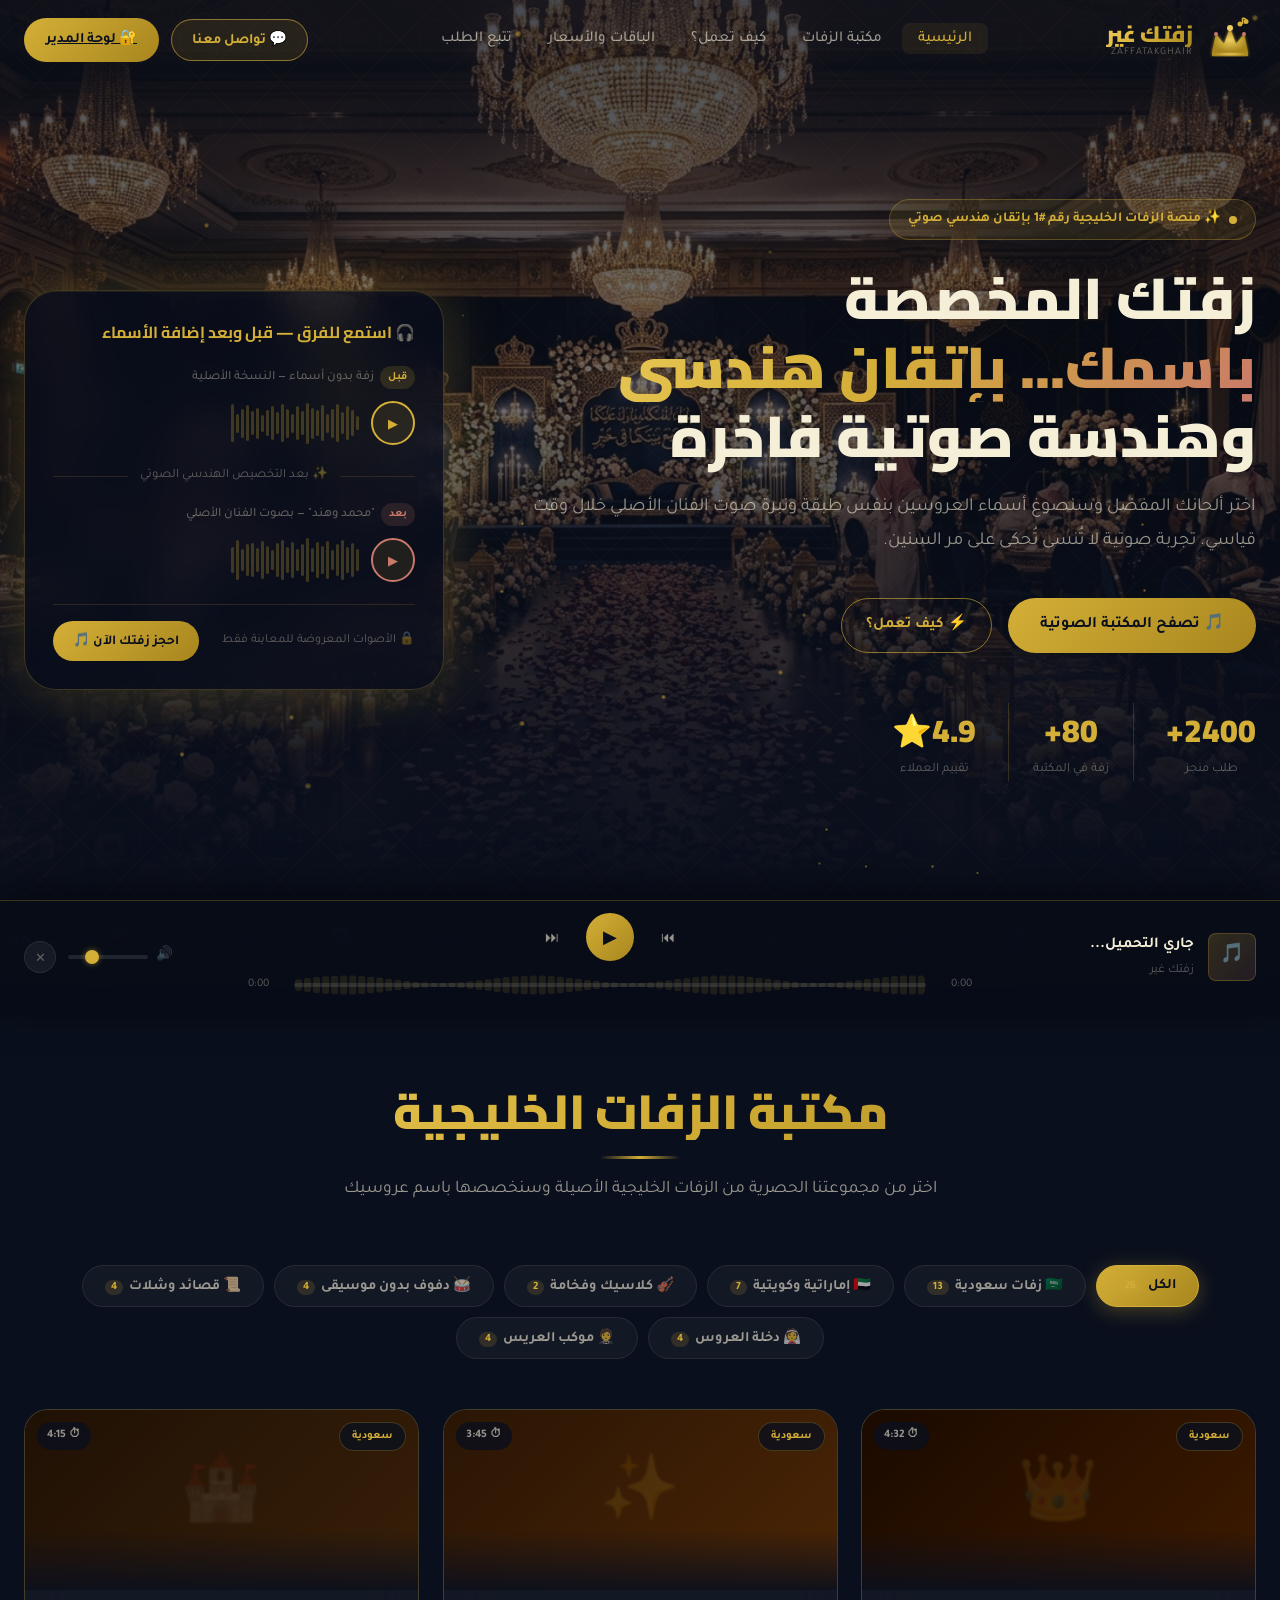
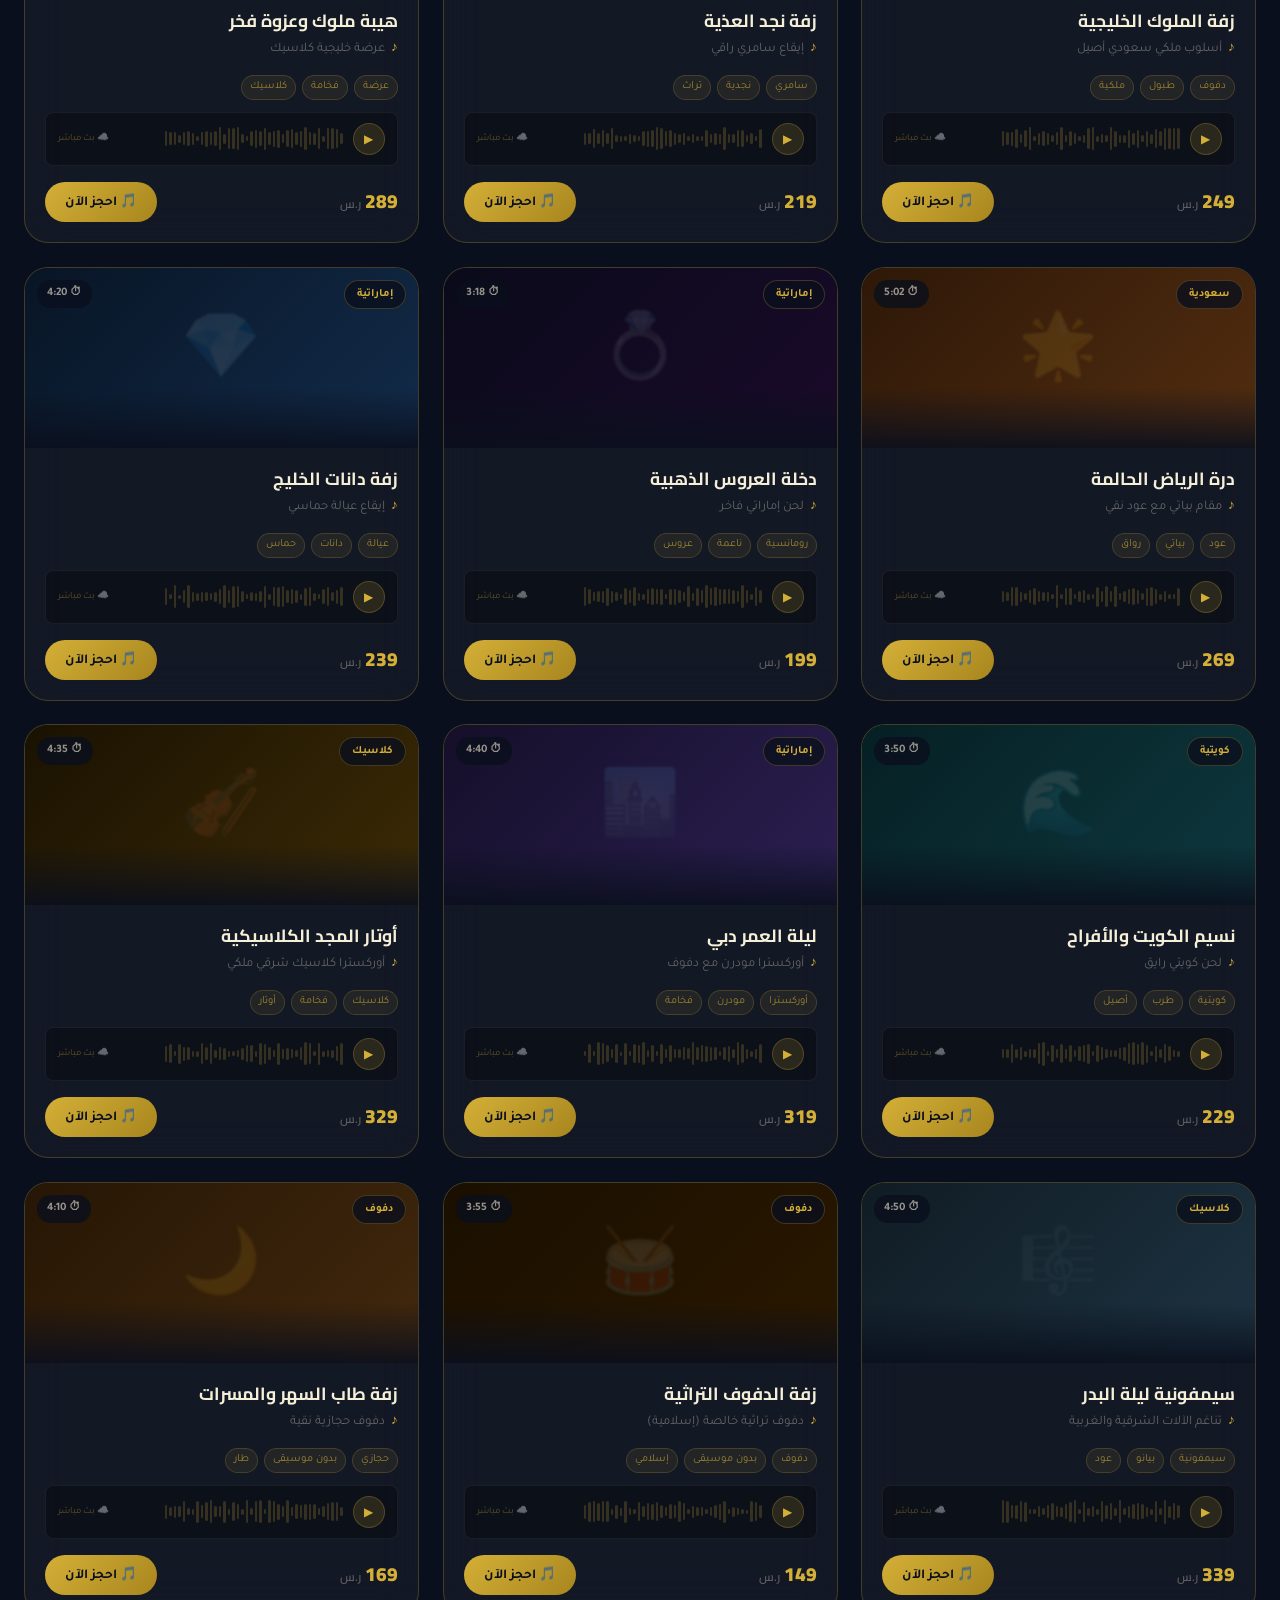
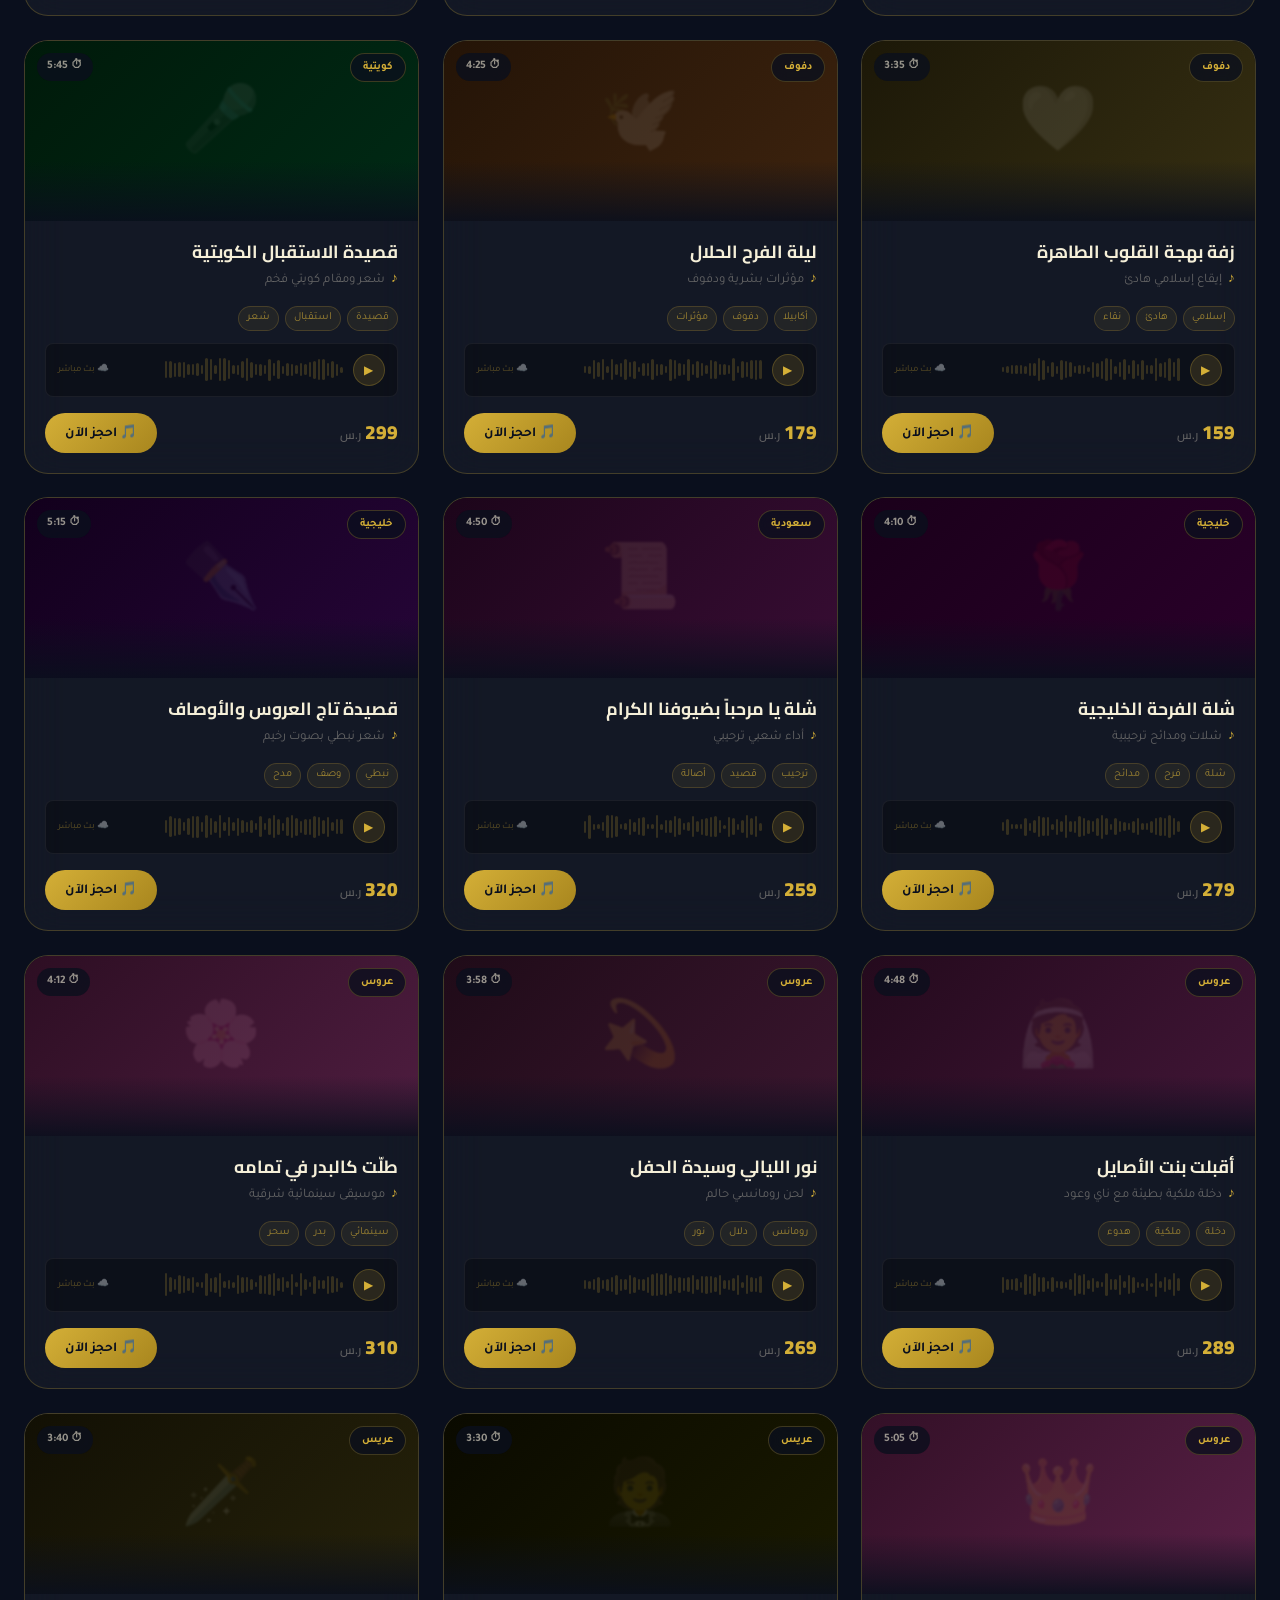
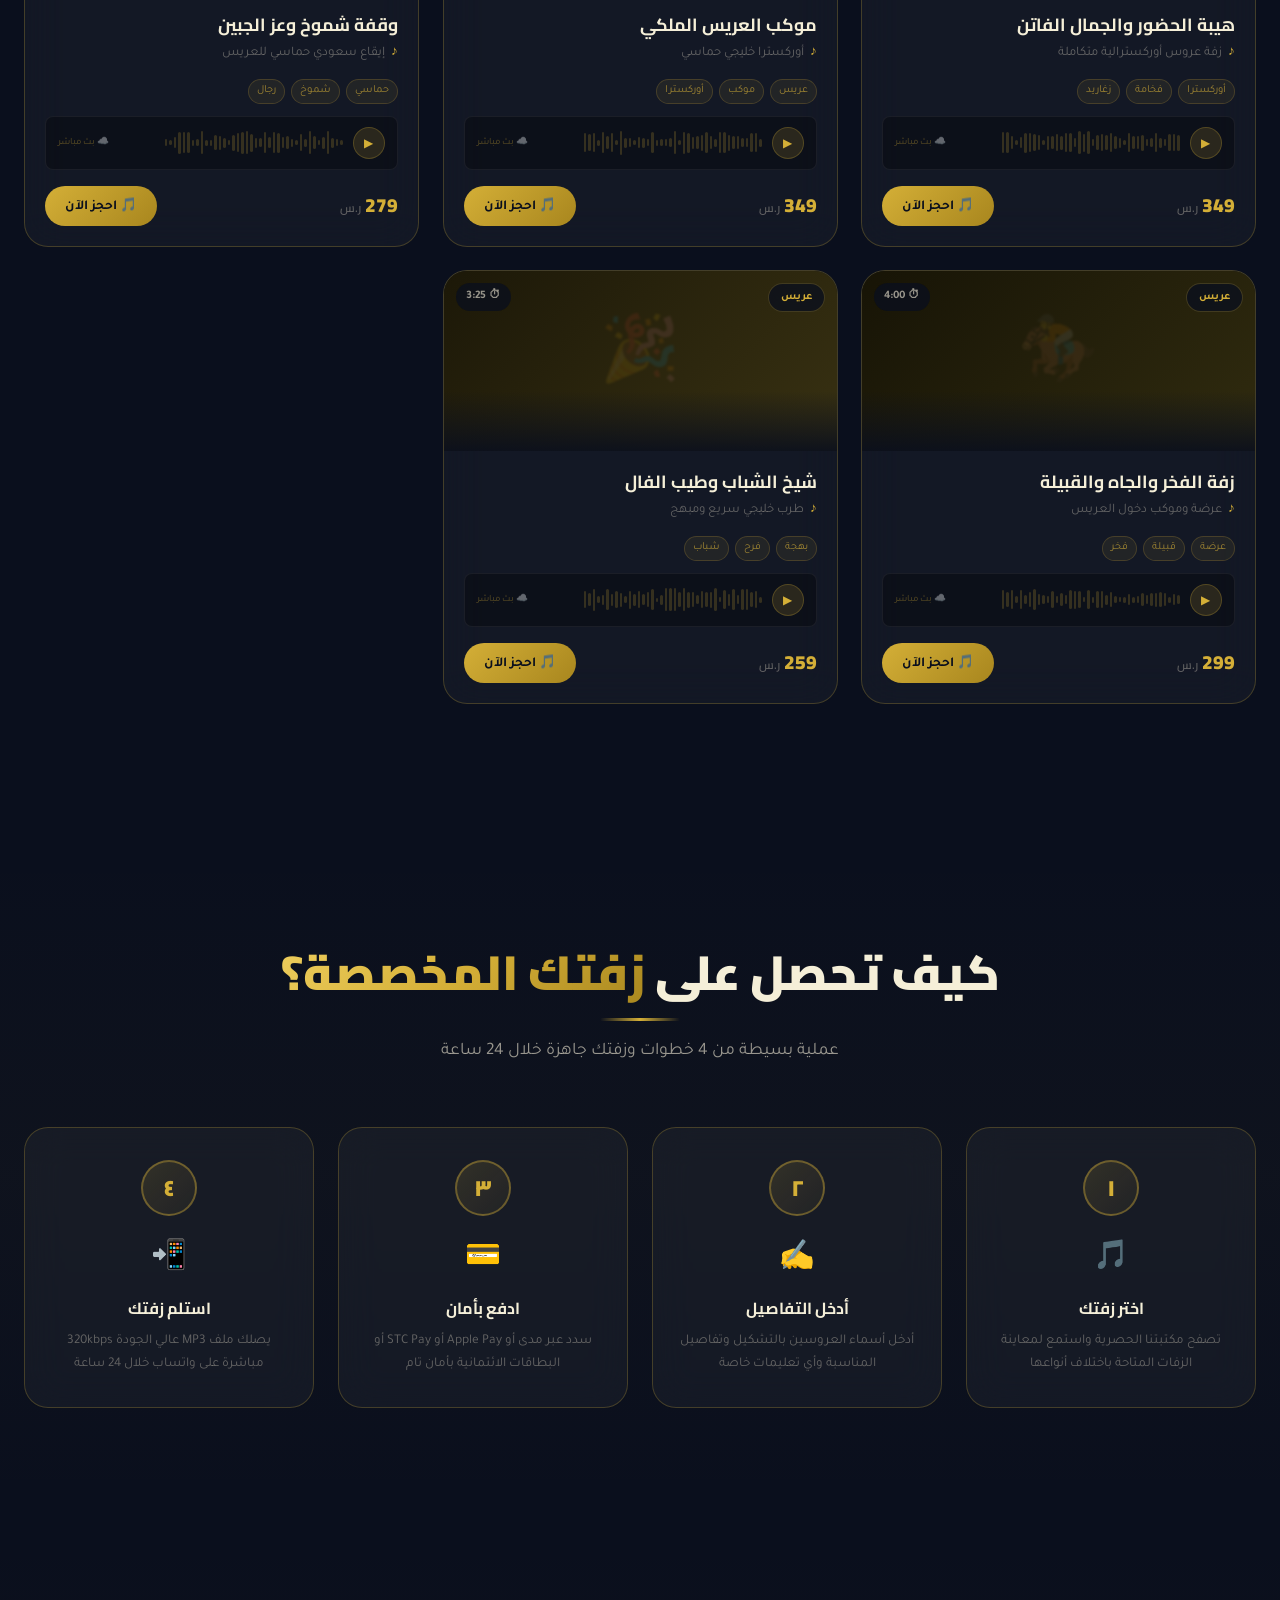
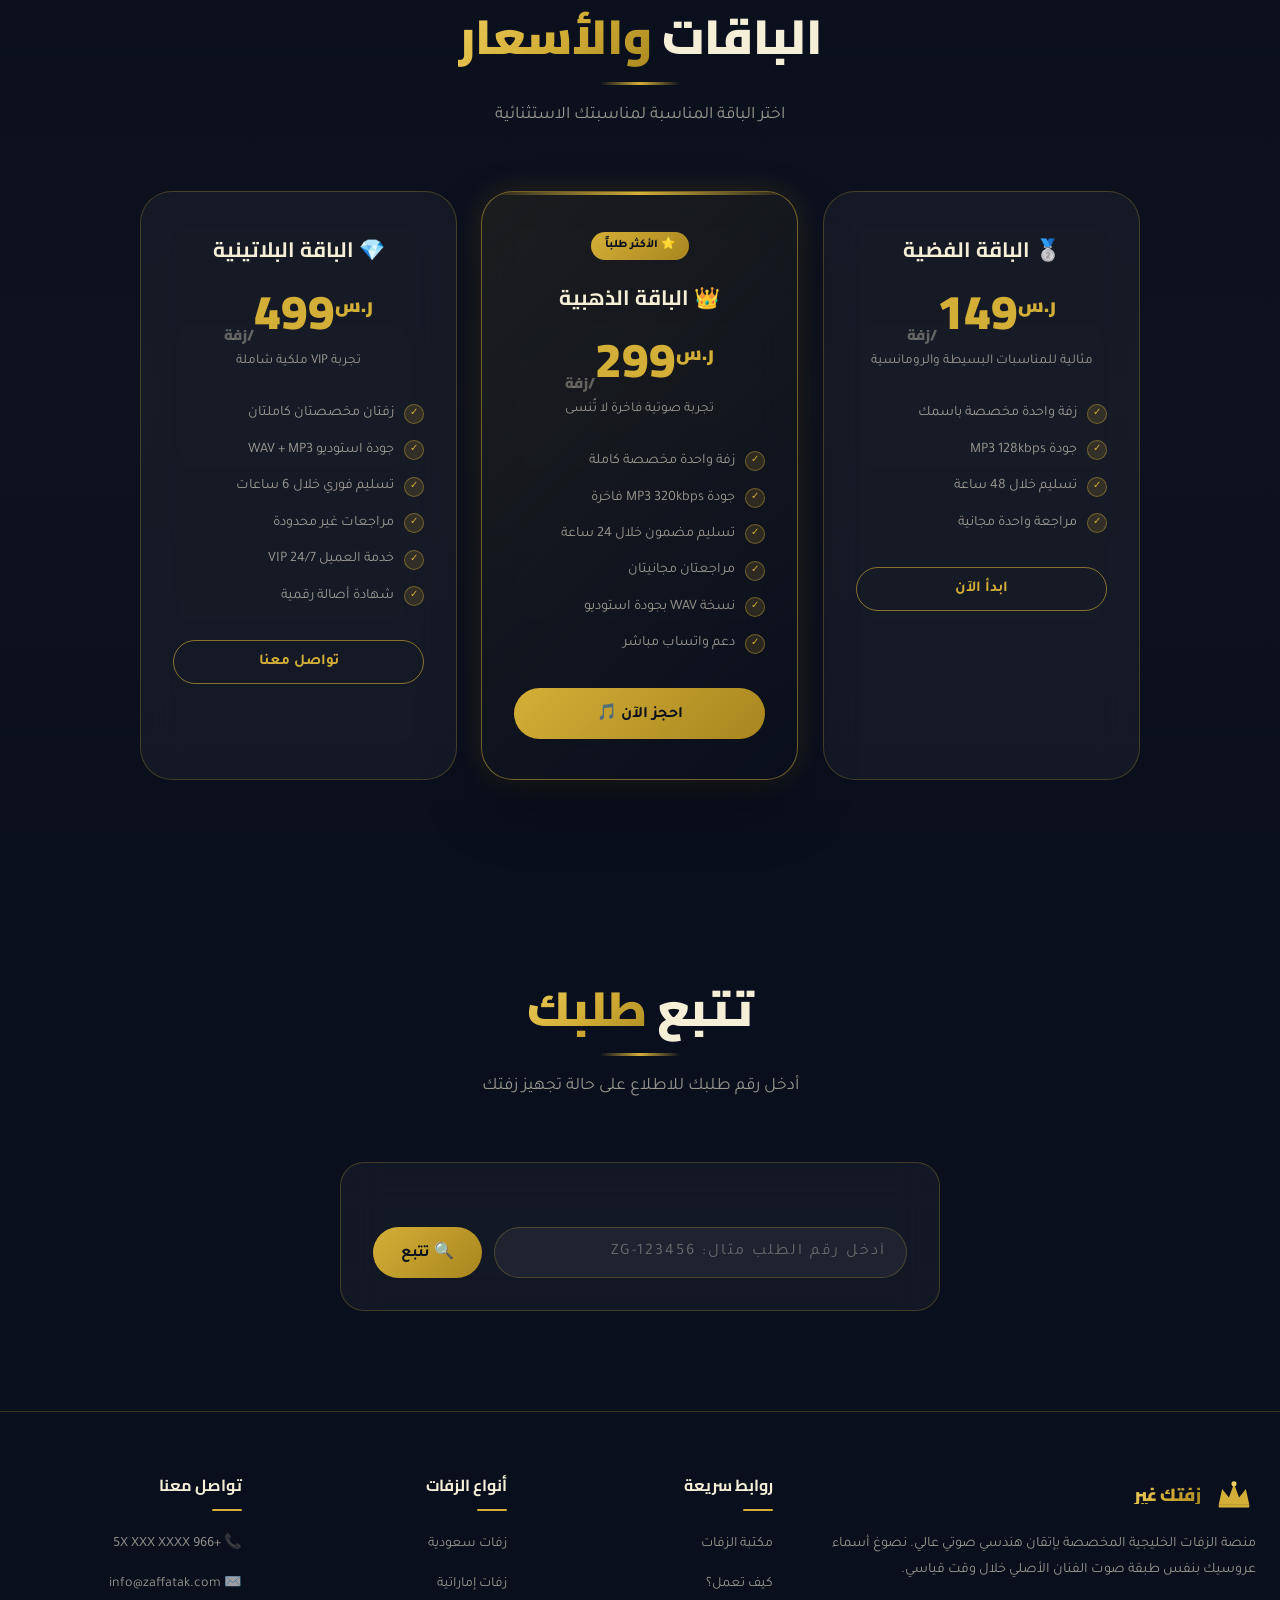
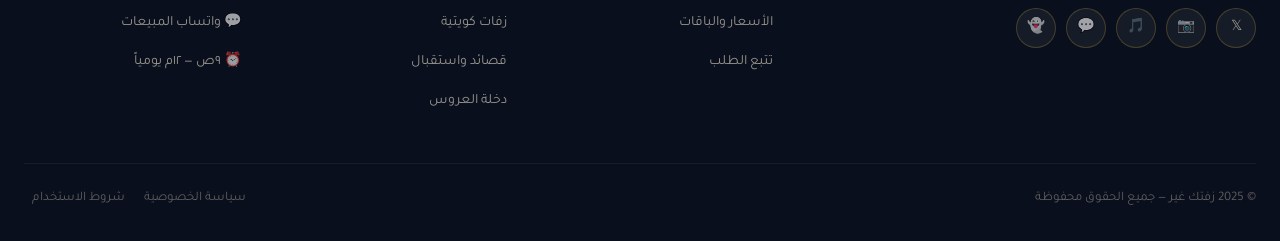
==== index.html @ e621eda1 "Initial commit: منصة زفتك غير مع مشغل الصوت السحابي المباشر" ====
<!DOCTYPE html>
<html lang="ar" dir="rtl">
<head>
  <meta charset="UTF-8" />
  <meta name="viewport" content="width=device-width, initial-scale=1.0" />
  <title>زفتك غير | ZaffatakGhair — زفتك المخصصة باسمك بإتقان هندسي</title>
  <meta name="description" content="منصة زفتك غير — زفتك الخليجية المخصصة باسمك وبنفس طبقة صوت الفنان الأصلي، بإتقان هندسي صوتي عالي. زفات سعودية وإماراتية وكويتية فاخرة." />
  <meta name="keywords" content="زفة, زفات خليجية, زفة مخصصة, زفة باسمك, زفة سعودية, دخلة عروس, زفة احترافية" />
  <meta property="og:title" content="زفتك غير — زفة مخصصة باسمك بإتقان هندسي فاخر" />
  <meta property="og:description" content="اختر زفتك وسنصوغ أسماء العروسين بنفس صوت الفنان خلال وقت قياسي" />
  <meta property="og:type" content="website" />
  <link rel="preconnect" href="https://fonts.googleapis.com" />
  <link rel="preconnect" href="https://fonts.gstatic.com" crossorigin />
  <link href="https://fonts.googleapis.com/css2?family=Tajawal:wght@300;400;500;700;800;900&family=Cairo:wght@300;400;600;700;900&display=swap" rel="stylesheet" />
  <link rel="stylesheet" href="css/main.css" />

  <style>
    /* ── Mobile Nav Menu ── */
    .mobile-menu {
      position: fixed;
      top: 80px; left: 0; right: 0;
      background: rgba(10,15,29,0.97);
      backdrop-filter: blur(20px);
      border-bottom: 1px solid rgba(212,175,55,0.2);
      padding: 24px;
      z-index: 999;
      transform: translateY(-10px);
      opacity: 0;
      visibility: hidden;
      transition: all 0.3s ease;
    }
    .mobile-menu.open { transform: translateY(0); opacity: 1; visibility: visible; }
    .mobile-menu .mobile-nav { display: flex; flex-direction: column; gap: 4px; list-style: none; }
    .mobile-menu .mobile-nav a {
      font-family: 'Tajawal', sans-serif;
      font-size: 1.05rem;
      font-weight: 600;
      color: var(--text-muted);
      text-decoration: none;
      padding: 12px 16px;
      border-radius: 10px;
      display: block;
      transition: var(--transition);
    }
    .mobile-menu .mobile-nav a:hover { color: var(--gold); background: rgba(212,175,55,0.08); }

    /* ── Features Strip ── */
    .features-strip {
      border-top: 1px solid rgba(212,175,55,0.12);
      border-bottom: 1px solid rgba(212,175,55,0.12);
      padding: 24px 0;
      overflow: hidden;
      background: rgba(212,175,55,0.02);
    }
    .features-inner {
      display: flex;
      gap: 60px;
      animation: scrollMarquee 30s linear infinite;
    }
    .feature-item {
      display: flex;
      align-items: center;
      gap: 12px;
      white-space: nowrap;
      font-size: 0.9rem;
      color: var(--text-muted);
      font-weight: 500;
    }
    .feature-item .fi { font-size: 1.2rem; }
    @keyframes scrollMarquee {
      0% { transform: translateX(0); }
      100% { transform: translateX(-50%); }
    }

    /* ── How it Works ── */
    .steps-grid {
      display: grid;
      grid-template-columns: repeat(4, 1fr);
      gap: 24px;
    }
    .step-card {
      text-align: center;
      padding: 32px 20px;
    }
    .step-num {
      width: 56px;
      height: 56px;
      border-radius: 50%;
      background: linear-gradient(135deg, rgba(212,175,55,0.15), rgba(212,175,55,0.05));
      border: 2px solid rgba(212,175,55,0.4);
      display: flex;
      align-items: center;
      justify-content: center;
      margin: 0 auto 20px;
      font-family: 'Cairo', sans-serif;
      font-size: 1.4rem;
      font-weight: 900;
      color: var(--gold);
    }
    .step-icon { font-size: 1.8rem; margin-bottom: 10px; display: block; }
    .step-title {
      font-family: 'Cairo', sans-serif;
      font-size: 1rem;
      font-weight: 700;
      color: var(--text-primary);
      margin-bottom: 8px;
    }
    .step-desc { font-size: 0.84rem; color: var(--text-dim); line-height: 1.7; }
    .step-connector {
      display: flex;
      align-items: center;
      justify-content: center;
      color: var(--gold);
      font-size: 1.2rem;
      opacity: 0.4;
    }

    @media (max-width: 768px) {
      .steps-grid { grid-template-columns: repeat(2, 1fr); }
    }
    @media (max-width: 480px) {
      .steps-grid { grid-template-columns: 1fr; }
    }
  </style>
</head>
<body>

<!-- ══════════════════════════════════════════════════════
     TOAST CONTAINER
     ══════════════════════════════════════════════════════ -->
<div class="toast-container" id="toast-container" aria-live="polite"></div>

<!-- ══════════════════════════════════════════════════════
     HEADER
     ══════════════════════════════════════════════════════ -->
<header class="header" id="main-header" role="banner">
  <div class="container">
    <nav class="nav-inner" aria-label="القائمة الرئيسية">

      <!-- Logo -->
      <a href="#" class="logo-wrap" aria-label="زفتك غير - الرئيسية">
        <div class="logo-icon">
          <svg viewBox="0 0 52 52" fill="none" xmlns="http://www.w3.org/2000/svg" aria-hidden="true">
            <defs>
              <radialGradient id="crown-grad" cx="50%" cy="50%" r="50%">
                <stop offset="0%" stop-color="#F0D060"/>
                <stop offset="100%" stop-color="#A8861E"/>
              </radialGradient>
              <filter id="glow">
                <feGaussianBlur stdDeviation="1.5" result="blur"/>
                <feMerge><feMergeNode in="blur"/><feMergeNode in="SourceGraphic"/></feMerge>
              </filter>
            </defs>
            <!-- Crown base -->
            <path d="M8 38 L8 42 L44 42 L44 38 Z" fill="url(#crown-grad)" rx="2" filter="url(#glow)"/>
            <!-- Crown body -->
            <path d="M8 38 L12 20 L20 30 L26 14 L32 30 L40 20 L44 38 Z" fill="url(#crown-grad)" filter="url(#glow)"/>
            <!-- Crown gems -->
            <circle cx="26" cy="14" r="3" fill="#F0D060"/>
            <circle cx="12" cy="20" r="2" fill="#C9796A"/>
            <circle cx="40" cy="20" r="2" fill="#C9796A"/>
            <!-- Musical note -->
            <circle cx="36" cy="10" r="2.5" fill="#D4AF37"/>
            <line x1="38.5" y1="10" x2="38.5" y2="4" stroke="#D4AF37" stroke-width="1.5"/>
            <line x1="38.5" y1="4" x2="42" y2="5" stroke="#D4AF37" stroke-width="1.5"/>
            <circle cx="42" cy="7.5" r="2.5" fill="#D4AF37"/>
          </svg>
        </div>
        <div class="logo-text">
          <span class="logo-main">زفتك غير</span>
          <span class="logo-sub">ZaffatakGhair</span>
        </div>
      </a>

      <!-- Desktop Nav -->
      <ul class="nav-links" role="list">
        <li><a href="#hero" class="active">الرئيسية</a></li>
        <li><a href="#catalog">مكتبة الزفات</a></li>
        <li><a href="#how-it-works">كيف تعمل؟</a></li>
        <li><a href="#pricing">الباقات والأسعار</a></li>
        <li><a href="#tracking">تتبع الطلب</a></li>
      </ul>

      <!-- Actions -->
      <div class="nav-actions">
        <button class="nav-btn-contact" onclick="showToast('تواصل معنا عبر واتساب: +966 5X XXX XXXX', 'info')" aria-label="تواصل معنا">
          💬 تواصل معنا
        </button>
        <a href="admin.html" class="nav-btn-login" aria-label="دخول المدير">
          🔐 لوحة المدير
        </a>
        <button class="hamburger" id="hamburger" aria-label="قائمة التنقل" aria-expanded="false">
          <span></span><span></span><span></span>
        </button>
      </div>

    </nav>
  </div>

  <!-- Mobile Menu -->
  <div class="mobile-menu" id="mobile-menu" role="dialog" aria-label="قائمة التنقل المحمولة">
    <ul class="mobile-nav">
      <li><a href="#hero">🏠 الرئيسية</a></li>
      <li><a href="#catalog">🎵 مكتبة الزفات</a></li>
      <li><a href="#how-it-works">⚡ كيف تعمل؟</a></li>
      <li><a href="#pricing">💎 الباقات والأسعار</a></li>
      <li><a href="#tracking">📦 تتبع الطلب</a></li>
    </ul>
  </div>
</header>

<!-- ══════════════════════════════════════════════════════
     HERO SECTION
     ══════════════════════════════════════════════════════ -->
<section class="hero" id="hero" aria-labelledby="hero-heading">
  <div class="hero-bg" aria-hidden="true"></div>
  <div id="particles" aria-hidden="true"></div>

  <div class="container">
    <div class="hero-content">

      <!-- Text Side -->
      <div class="hero-text-side">
        <div class="hero-badge">
          <span class="dot"></span>
          ✨ منصة الزفات الخليجية رقم #1 بإتقان هندسي صوتي
        </div>

        <h1 class="hero-title" id="hero-heading">
          زفتك المخصصة
          <span class="highlight">باسمك... بإتقان هندسي</span>
          وهندسة صوتية فاخرة
        </h1>

        <p class="hero-subtitle">
          اختر ألحانك المفضل وسنصوغ أسماء العروسين بنفس طبقة ونبرة صوت الفنان الأصلي خلال وقت قياسي.
          تجربة صوتية لا تُنسى تُحكى على مر السنين.
        </p>

        <div class="hero-cta">
          <a href="#catalog" class="btn-primary" id="cta-browse">
            🎵 تصفح المكتبة الصوتية
          </a>
          <a href="#how-it-works" class="btn-ghost" id="cta-learn">
            ⚡ كيف تعمل؟
          </a>
        </div>

        <div class="hero-stats">
          <div class="hero-stat-item">
            <span class="hero-stat-num" id="stat-orders" data-target="2400" data-suffix="+">2400+</span>
            <span class="hero-stat-label">طلب منجز</span>
          </div>
          <div class="hero-stat-item" style="border-right:1px solid rgba(212,175,55,0.2);border-left:1px solid rgba(212,175,55,0.2);padding:0 24px;">
            <span class="hero-stat-num" id="stat-tracks" data-target="80" data-suffix="+">80+</span>
            <span class="hero-stat-label">زفة في المكتبة</span>
          </div>
          <div class="hero-stat-item">
            <span class="hero-stat-num" id="stat-rating" data-target="4.9" data-suffix="⭐">4.9⭐</span>
            <span class="hero-stat-label">تقييم العملاء</span>
          </div>
        </div>
      </div>

      <!-- Audio Comparison Card -->
      <div class="audio-comparison-card" id="comparison-card" role="region" aria-label="مقارنة الصوت قبل وبعد">
        <div class="comparison-title">🎧 استمع للفرق — قبل وبعد إضافة الأسماء</div>

        <!-- Before -->
        <div class="comparison-item">
          <div class="comparison-label">
            <span class="tag">قبل</span>
            زفة بدون أسماء — النسخة الأصلية
          </div>
          <div class="comparison-row">
            <button class="comparison-play-btn" id="play-before" aria-label="تشغيل النسخة الأصلية">▶</button>
            <div class="mini-waveform" id="wave-before" aria-hidden="true">
              <div class="bar" style="height:30%"></div><div class="bar" style="height:55%"></div>
              <div class="bar" style="height:70%"></div><div class="bar" style="height:45%"></div>
              <div class="bar" style="height:80%"></div><div class="bar" style="height:60%"></div>
              <div class="bar" style="height:40%"></div><div class="bar" style="height:75%"></div>
              <div class="bar" style="height:55%"></div><div class="bar" style="height:65%"></div>
              <div class="bar" style="height:85%"></div><div class="bar" style="height:50%"></div>
              <div class="bar" style="height:70%"></div><div class="bar" style="height:40%"></div>
              <div class="bar" style="height:60%"></div><div class="bar" style="height:80%"></div>
              <div class="bar" style="height:45%"></div><div class="bar" style="height:70%"></div>
              <div class="bar" style="height:55%"></div><div class="bar" style="height:35%"></div>
              <div class="bar" style="height:65%"></div><div class="bar" style="height:50%"></div>
              <div class="bar" style="height:75%"></div><div class="bar" style="height:60%"></div>
              <div class="bar" style="height:40%"></div><div class="bar" style="height:80%"></div>
            </div>
          </div>
        </div>

        <div style="display:flex;align-items:center;gap:12px;margin:4px 0 16px;font-size:0.8rem;color:var(--text-dim);">
          <div style="flex:1;height:1px;background:rgba(212,175,55,0.15)"></div>
          ✨ بعد التخصيص الهندسي الصوتي
          <div style="flex:1;height:1px;background:rgba(212,175,55,0.15)"></div>
        </div>

        <!-- After -->
        <div class="comparison-item">
          <div class="comparison-label">
            <span class="tag after">بعد</span>
            "محمد وهند" — بصوت الفنان الأصلي
          </div>
          <div class="comparison-row">
            <button class="comparison-play-btn" id="play-after" style="border-color:var(--rose-gold);color:var(--rose-gold);" aria-label="تشغيل النسخة المخصصة">▶</button>
            <div class="mini-waveform after-wave" id="wave-after" aria-hidden="true">
              <div class="bar" style="height:45%"></div><div class="bar" style="height:70%"></div>
              <div class="bar" style="height:55%"></div><div class="bar" style="height:85%"></div>
              <div class="bar" style="height:65%"></div><div class="bar" style="height:40%"></div>
              <div class="bar" style="height:80%"></div><div class="bar" style="height:60%"></div>
              <div class="bar" style="height:75%"></div><div class="bar" style="height:50%"></div>
              <div class="bar" style="height:90%"></div><div class="bar" style="height:65%"></div>
              <div class="bar" style="height:45%"></div><div class="bar" style="height:75%"></div>
              <div class="bar" style="height:55%"></div><div class="bar" style="height:85%"></div>
              <div class="bar" style="height:70%"></div><div class="bar" style="height:40%"></div>
              <div class="bar" style="height:60%"></div><div class="bar" style="height:80%"></div>
              <div class="bar" style="height:50%"></div><div class="bar" style="height:70%"></div>
              <div class="bar" style="height:65%"></div><div class="bar" style="height:45%"></div>
              <div class="bar" style="height:85%"></div><div class="bar" style="height:55%"></div>
            </div>
          </div>
        </div>

        <div style="margin-top:20px;padding-top:16px;border-top:1px solid rgba(212,175,55,0.15);display:flex;align-items:center;justify-content:space-between;flex-wrap:wrap;gap:10px;">
          <div style="font-size:0.78rem;color:var(--text-dim);">
            🔒 الأصوات المعروضة للمعاينة فقط
          </div>
          <button class="btn-primary" style="padding:10px 20px;font-size:0.85rem;" onclick="document.querySelector('#catalog').scrollIntoView({behavior:'smooth'})">
            احجز زفتك الآن 🎵
          </button>
        </div>
      </div>

    </div>
  </div>
</section>

<!-- ══════════════════════════════════════════════════════
     FEATURES STRIP
     ══════════════════════════════════════════════════════ -->
<div class="features-strip" aria-hidden="true">
  <div class="container">
    <div class="features-inner">
      <div class="feature-item"><span class="fi">🎵</span> 80+ زفة خليجية أصيلة</div>
      <div class="feature-item"><span class="fi">🤖</span> تقنية RVC / ElevenLabs AI</div>
      <div class="feature-item"><span class="fi">⚡</span> تسليم خلال 24 ساعة</div>
      <div class="feature-item"><span class="fi">👑</span> جودة 320kbps MP3</div>
      <div class="feature-item"><span class="fi">💬</span> تسليم واتساب مباشر</div>
      <div class="feature-item"><span class="fi">🔐</span> دفع آمن — مدى / Apple Pay</div>
      <div class="feature-item"><span class="fi">🌟</span> تقييم 4.9/5 من 2400+ عميل</div>
      <!-- duplicate for loop -->
      <div class="feature-item"><span class="fi">🎵</span> 80+ زفة خليجية أصيلة</div>
      <div class="feature-item"><span class="fi">🤖</span> تقنية RVC / ElevenLabs AI</div>
      <div class="feature-item"><span class="fi">⚡</span> تسليم خلال 24 ساعة</div>
      <div class="feature-item"><span class="fi">👑</span> جودة 320kbps MP3</div>
      <div class="feature-item"><span class="fi">💬</span> تسليم واتساب مباشر</div>
      <div class="feature-item"><span class="fi">🔐</span> دفع آمن — مدى / Apple Pay</div>
      <div class="feature-item"><span class="fi">🌟</span> تقييم 4.9/5 من 2400+ عميل</div>
    </div>
  </div>
</div>

<!-- ══════════════════════════════════════════════════════
     CATALOG SECTION
     ══════════════════════════════════════════════════════ -->
<section class="catalog-section section-padding" id="catalog" aria-labelledby="catalog-heading">
  <div class="container">
    <div class="section-header">
      <h2 class="section-title gold-gradient-text" id="catalog-heading">مكتبة الزفات الخليجية</h2>
      <div class="gold-divider" aria-hidden="true"></div>
      <p class="section-subtitle">اختر من مجموعتنا الحصرية من الزفات الخليجية الأصيلة وسنخصصها باسم عروسيك</p>
    </div>

    <div class="filter-tabs" role="tablist" aria-label="فئات الزفات">
      <button class="filter-tab active" data-category="كل" role="tab" aria-selected="true" id="tab-all">الكل</button>
      <button class="filter-tab" data-category="saudi" role="tab" aria-selected="false" id="tab-saudi">🇸🇦 زفات سعودية</button>
      <button class="filter-tab" data-category="uae" role="tab" aria-selected="false" id="tab-uae">🇦🇪 إماراتية وكويتية</button>
      <button class="filter-tab" data-category="classic" role="tab" aria-selected="false" id="tab-classic">🎻 كلاسيك وفخامة</button>
      <button class="filter-tab" data-category="duff" role="tab" aria-selected="false" id="tab-duff">🥁 دفوف بدون موسيقى</button>
      <button class="filter-tab" data-category="poetry" role="tab" aria-selected="false" id="tab-poetry">📜 قصائد وشلات</button>
      <button class="filter-tab" data-category="bride" role="tab" aria-selected="false" id="tab-bride">👰 دخلة العروس</button>
      <button class="filter-tab" data-category="groom" role="tab" aria-selected="false" id="tab-groom">🤵 موكب العريس</button>
    </div>

    <!-- Tracks Grid -->
    <div class="tracks-grid" id="tracks-grid" role="list" aria-label="قائمة الزفات المتاحة">
      <!-- Rendered by JS -->
    </div>
  </div>
</section>

<!-- ══════════════════════════════════════════════════════
     HOW IT WORKS
     ══════════════════════════════════════════════════════ -->
<section class="section-padding" id="how-it-works" style="background:linear-gradient(to bottom,transparent,rgba(212,175,55,0.025),transparent);" aria-labelledby="how-heading">
  <div class="container">
    <div class="section-header">
      <h2 class="section-title" id="how-heading">كيف تحصل على <span class="gold-gradient-text">زفتك المخصصة؟</span></h2>
      <div class="gold-divider" aria-hidden="true"></div>
      <p class="section-subtitle">عملية بسيطة من 4 خطوات وزفتك جاهزة خلال 24 ساعة</p>
    </div>

    <div class="steps-grid">
      <div class="step-card glass-card" role="article">
        <div class="step-num">١</div>
        <span class="step-icon">🎵</span>
        <div class="step-title">اختر زفتك</div>
        <p class="step-desc">تصفح مكتبتنا الحصرية واستمع لمعاينة الزفات المتاحة باختلاف أنواعها</p>
      </div>
      <div class="step-card glass-card" role="article">
        <div class="step-num">٢</div>
        <span class="step-icon">✍️</span>
        <div class="step-title">أدخل التفاصيل</div>
        <p class="step-desc">أدخل أسماء العروسين بالتشكيل وتفاصيل المناسبة وأي تعليمات خاصة</p>
      </div>
      <div class="step-card glass-card" role="article">
        <div class="step-num">٣</div>
        <span class="step-icon">💳</span>
        <div class="step-title">ادفع بأمان</div>
        <p class="step-desc">سدد عبر مدى أو Apple Pay أو STC Pay أو البطاقات الائتمانية بأمان تام</p>
      </div>
      <div class="step-card glass-card" role="article">
        <div class="step-num">٤</div>
        <span class="step-icon">📲</span>
        <div class="step-title">استلم زفتك</div>
        <p class="step-desc">يصلك ملف MP3 عالي الجودة 320kbps مباشرة على واتساب خلال 24 ساعة</p>
      </div>
    </div>
  </div>
</section>

<!-- ══════════════════════════════════════════════════════
     PRICING SECTION
     ══════════════════════════════════════════════════════ -->
<section class="pricing-section" id="pricing" aria-labelledby="pricing-heading">
  <div class="container">
    <div class="section-header">
      <h2 class="section-title" id="pricing-heading">الباقات <span class="gold-gradient-text">والأسعار</span></h2>
      <div class="gold-divider" aria-hidden="true"></div>
      <p class="section-subtitle">اختر الباقة المناسبة لمناسبتك الاستثنائية</p>
    </div>

    <div class="pricing-grid">
      <!-- Silver -->
      <div class="pricing-card" role="article" aria-label="باقة الفضية">
        <div class="pricing-name">🥈 الباقة الفضية</div>
        <div class="pricing-price"><sup>ر.س</sup>149<sub>/زفة</sub></div>
        <p class="pricing-desc">مثالية للمناسبات البسيطة والرومانسية</p>
        <ul class="pricing-features">
          <li><span class="check">✓</span> زفة واحدة مخصصة باسمك</li>
          <li><span class="check">✓</span> جودة MP3 128kbps</li>
          <li><span class="check">✓</span> تسليم خلال 48 ساعة</li>
          <li><span class="check">✓</span> مراجعة واحدة مجانية</li>
        </ul>
        <button class="btn-ghost" onclick="document.querySelector('#catalog').scrollIntoView({behavior:'smooth'})" style="width:100%;justify-content:center;" id="pricing-silver-cta">
          ابدأ الآن
        </button>
      </div>

      <!-- Gold (Featured) -->
      <div class="pricing-card featured" role="article" aria-label="الباقة الذهبية — الأكثر طلباً">
        <div class="pricing-badge">⭐ الأكثر طلباً</div>
        <div class="pricing-name">👑 الباقة الذهبية</div>
        <div class="pricing-price"><sup>ر.س</sup>299<sub>/زفة</sub></div>
        <p class="pricing-desc">تجربة صوتية فاخرة لا تُنسى</p>
        <ul class="pricing-features">
          <li><span class="check">✓</span> زفة واحدة مخصصة كاملة</li>
          <li><span class="check">✓</span> جودة MP3 320kbps فاخرة</li>
          <li><span class="check">✓</span> تسليم مضمون خلال 24 ساعة</li>
          <li><span class="check">✓</span> مراجعتان مجانيتان</li>
          <li><span class="check">✓</span> نسخة WAV بجودة استوديو</li>
          <li><span class="check">✓</span> دعم واتساب مباشر</li>
        </ul>
        <button class="btn-primary" onclick="document.querySelector('#catalog').scrollIntoView({behavior:'smooth'})" style="width:100%;justify-content:center;" id="pricing-gold-cta">
          احجز الآن 🎵
        </button>
      </div>

      <!-- Platinum -->
      <div class="pricing-card" role="article" aria-label="الباقة البلاتينية">
        <div class="pricing-name">💎 الباقة البلاتينية</div>
        <div class="pricing-price"><sup>ر.س</sup>499<sub>/زفة</sub></div>
        <p class="pricing-desc">تجربة VIP ملكية شاملة</p>
        <ul class="pricing-features">
          <li><span class="check">✓</span> زفتان مخصصتان كاملتان</li>
          <li><span class="check">✓</span> جودة استوديو WAV + MP3</li>
          <li><span class="check">✓</span> تسليم فوري خلال 6 ساعات</li>
          <li><span class="check">✓</span> مراجعات غير محدودة</li>
          <li><span class="check">✓</span> خدمة العميل VIP 24/7</li>
          <li><span class="check">✓</span> شهادة أصالة رقمية</li>
        </ul>
        <button class="btn-ghost" onclick="document.querySelector('#catalog').scrollIntoView({behavior:'smooth'})" style="width:100%;justify-content:center;" id="pricing-platinum-cta">
          تواصل معنا
        </button>
      </div>
    </div>
  </div>
</section>

<!-- ══════════════════════════════════════════════════════
     ORDER TRACKING
     ══════════════════════════════════════════════════════ -->
<section class="tracking-section" id="tracking" aria-labelledby="tracking-heading">
  <div class="container">
    <div class="tracking-box">
      <div class="section-header">
        <h2 class="section-title" id="tracking-heading">تتبع <span class="gold-gradient-text">طلبك</span></h2>
        <div class="gold-divider" aria-hidden="true"></div>
        <p class="section-subtitle">أدخل رقم طلبك للاطلاع على حالة تجهيز زفتك</p>
      </div>

      <div class="glass-card" style="padding:32px;">
        <div class="tracking-input-group">
          <input
            type="text"
            id="tracking-input"
            class="tracking-input"
            placeholder="أدخل رقم الطلب مثال: ZG-123456"
            aria-label="رقم الطلب"
            maxlength="12"
            style="letter-spacing:2px;text-transform:uppercase;"
          />
          <button class="btn-primary" id="track-order-btn" style="padding:14px 28px;" aria-label="تتبع الطلب">
            🔍 تتبع
          </button>
        </div>
        <div id="tracking-result" role="region" aria-live="polite"></div>
      </div>
    </div>
  </div>
</section>

<!-- ══════════════════════════════════════════════════════
     FOOTER
     ══════════════════════════════════════════════════════ -->
<footer class="footer" role="contentinfo">
  <div class="container">
    <div class="footer-grid">
      <div class="footer-brand">
        <a href="#" class="logo-wrap" style="text-decoration:none;" aria-label="زفتك غير">
          <div class="logo-icon" style="width:44px;height:44px;">
            <svg viewBox="0 0 52 52" fill="none" xmlns="http://www.w3.org/2000/svg">
              <path d="M8 38 L8 42 L44 42 L44 38 Z" fill="#D4AF37"/>
              <path d="M8 38 L12 20 L20 30 L26 14 L32 30 L40 20 L44 38 Z" fill="#D4AF37"/>
              <circle cx="26" cy="14" r="3" fill="#F0D060"/>
            </svg>
          </div>
          <div class="logo-text">
            <span class="logo-main" style="font-size:1.1rem;">زفتك غير</span>
          </div>
        </a>
        <p>منصة الزفات الخليجية المخصصة بإتقان هندسي صوتي عالي. نصوغ أسماء عروسيك بنفس طبقة صوت الفنان الأصلي خلال وقت قياسي.</p>
        <div class="footer-social">
          <a href="#" class="social-btn" aria-label="تويتر">𝕏</a>
          <a href="#" class="social-btn" aria-label="إنستغرام">📷</a>
          <a href="#" class="social-btn" aria-label="تيك توك">🎵</a>
          <a href="#" class="social-btn" aria-label="واتساب">💬</a>
          <a href="#" class="social-btn" aria-label="سناب شات">👻</a>
        </div>
      </div>

      <div class="footer-col">
        <h4>روابط سريعة</h4>
        <ul>
          <li><a href="#catalog">مكتبة الزفات</a></li>
          <li><a href="#how-it-works">كيف تعمل؟</a></li>
          <li><a href="#pricing">الأسعار والباقات</a></li>
          <li><a href="#tracking">تتبع الطلب</a></li>
        </ul>
      </div>

      <div class="footer-col">
        <h4>أنواع الزفات</h4>
        <ul>
          <li><a href="#catalog">زفات سعودية</a></li>
          <li><a href="#catalog">زفات إماراتية</a></li>
          <li><a href="#catalog">زفات كويتية</a></li>
          <li><a href="#catalog">قصائد واستقبال</a></li>
          <li><a href="#catalog">دخلة العروس</a></li>
        </ul>
      </div>

      <div class="footer-col">
        <h4>تواصل معنا</h4>
        <ul>
          <li><a href="tel:+966500000000">📞 +966 5X XXX XXXX</a></li>
          <li><a href="mailto:info@zaffatak.com">✉️ info@zaffatak.com</a></li>
          <li><a href="#">💬 واتساب المبيعات</a></li>
          <li><a href="#">⏰ ٩ص — ١٢م يومياً</a></li>
        </ul>
      </div>
    </div>

    <div class="footer-bottom">
      <span>© 2025 زفتك غير — جميع الحقوق محفوظة</span>
      <span>
        <a href="#" style="color:var(--text-dim);text-decoration:none;margin:0 8px;">سياسة الخصوصية</a>
        <a href="#" style="color:var(--text-dim);text-decoration:none;margin:0 8px;">شروط الاستخدام</a>
      </span>
    </div>
  </div>
</footer>

<!-- ══════════════════════════════════════════════════════
     BOOKING MODAL
     ══════════════════════════════════════════════════════ -->
<div class="modal-overlay" id="modal-overlay" role="dialog" aria-modal="true" aria-labelledby="modal-title">
  <div class="modal" id="booking-modal">
    <div class="modal-header">
      <div>
        <h2 class="modal-title" id="modal-title">🎵 احجز زفتك المخصصة</h2>
        <div class="modal-track-name" id="modal-track-name"></div>
      </div>
      <button class="modal-close" id="modal-close" aria-label="إغلاق">✕</button>
    </div>

    <!-- Form Screen -->
    <div id="form-screen">
      <div class="modal-body">
        <div class="form-row">
          <div class="form-group">
            <label class="form-label" for="groom-name">اسم العريس <span class="req">*</span></label>
            <input type="text" id="groom-name" class="form-input" placeholder="مثال: مُحَمَّد بالتشكيل" required aria-required="true" />
            <div class="form-hint">💡 أضف التشكيل للنطق الصحيح</div>
          </div>
          <div class="form-group">
            <label class="form-label" for="bride-name">اسم العروس <span class="req">*</span></label>
            <input type="text" id="bride-name" class="form-input" placeholder="مثال: هِنْد بالتشكيل" required aria-required="true" />
          </div>
        </div>

        <div class="form-group">
          <label class="form-label" for="family-title">ألقاب العوائل / القبيلة <span style="color:var(--text-dim);font-weight:400;">(اختياري)</span></label>
          <input type="text" id="family-title" class="form-input" placeholder="مثال: آل العتيبي — آل الشمري" />
        </div>

        <div class="form-row">
          <div class="form-group">
            <label class="form-label" for="event-date">تاريخ المناسبة <span class="req">*</span></label>
            <input type="date" id="event-date" class="form-input" required aria-required="true" />
          </div>
          <div class="form-group">
            <label class="form-label" for="whatsapp">رقم الواتساب <span class="req">*</span></label>
            <input type="tel" id="whatsapp" class="form-input" placeholder="+966 5X XXX XXXX" required aria-required="true" dir="ltr" style="text-align:left;" />
          </div>
        </div>

        <div class="form-group">
          <label class="form-label" for="email">البريد الإلكتروني</label>
          <input type="email" id="email" class="form-input" placeholder="email@example.com" dir="ltr" style="text-align:left;" />
        </div>

        <div class="form-group">
          <label class="form-label" for="special-notes">ملاحظات هندسية خاصة</label>
          <textarea id="special-notes" class="form-textarea" placeholder="مثال: أريد النطق بنبرة أبطأ قليلاً في اسم العريس، ومع إطالة في الاسم الأخير..."></textarea>
        </div>

        <!-- Price Summary -->
        <div class="price-summary" aria-label="ملخص السعر">
          <div class="price-row">
            <span>سعر الزفة الأساسي</span>
            <span id="base-price">—</span>
          </div>
          <div class="price-row">
            <span>⚙️ رسوم خدمة الهندسة الصوتية</span>
            <span id="ai-price">50 ر.س</span>
          </div>
          <div class="price-row">
            <span>الضريبة (15%)</span>
            <span id="tax-price">شاملة</span>
          </div>
          <div class="price-row total">
            <span>💎 الإجمالي</span>
            <span id="total-price" style="font-size:1.2rem;">—</span>
          </div>
        </div>

        <!-- Payment Methods -->
        <div class="payment-methods">
          <div class="payment-label">اختر طريقة الدفع</div>
          <div class="payment-options" role="radiogroup" aria-label="طرق الدفع">
            <div class="payment-option selected" data-method="mada" role="radio" aria-checked="true" tabindex="0" id="pay-mada">
              <span class="pm-icon">💳</span>
              مدى
            </div>
            <div class="payment-option" data-method="apple" role="radio" aria-checked="false" tabindex="0" id="pay-apple">
              <span class="pm-icon"></span>
              Apple Pay
            </div>
            <div class="payment-option" data-method="stc" role="radio" aria-checked="false" tabindex="0" id="pay-stc">
              <span class="pm-icon">📱</span>
              STC Pay
            </div>
            <div class="payment-option" data-method="card" role="radio" aria-checked="false" tabindex="0" id="pay-card">
              <span class="pm-icon">🏦</span>
              بطاقة ائتمانية
            </div>
          </div>
        </div>
      </div>

      <div class="modal-footer">
        <button class="btn-submit" id="submit-order" aria-label="تأكيد وإتمام الدفع">
          🔐 تأكيد وإتمام الدفع
        </button>
      </div>
    </div>

    <!-- Success Screen -->
    <div id="success-screen" class="success-screen" role="status" aria-live="polite">
      <div class="success-icon" aria-hidden="true">✨</div>
      <h3 class="success-title">تم استلام طلبك بنجاح! 🎉</h3>
      <p style="color:var(--text-muted);font-size:0.95rem;line-height:1.8;">
        سيتواصل معك فريقنا خلال 24 ساعة عبر الواتساب لإرسال زفتك المخصصة.<br/>
        رقم طلبك:
      </p>
      <div class="success-order-id" id="order-id-display" aria-label="رقم الطلب">—</div>
      <div style="display:flex;gap:12px;justify-content:center;flex-wrap:wrap;margin-top:8px;">
        <a href="#" id="wa-link" class="btn-primary" target="_blank" rel="noopener">
          💬 تتبع عبر واتساب
        </a>
        <button class="btn-ghost" onclick="closeBookingModal()" id="close-success-btn">
          إغلاق
        </button>
      </div>
    </div>
  </div>
</div>

<!-- ══════════════════════════════════════════════════════
     STICKY AUDIO PLAYER
     ══════════════════════════════════════════════════════ -->
<div class="sticky-player" id="sticky-player" role="region" aria-label="مشغل الصوت">
  <div class="player-inner">
    <!-- Track Info -->
    <div class="player-track-info">
      <div class="player-thumb-placeholder" aria-hidden="true">🎵</div>
      <div>
        <div class="player-track-name" id="player-track-name">جاري التحميل...</div>
        <div class="player-track-artist" id="player-track-artist">زفتك غير</div>
      </div>
    </div>

    <!-- Controls -->
    <div class="player-controls">
      <div class="player-buttons">
        <button class="player-btn" id="player-prev-btn" aria-label="السابق">⏮</button>
        <button class="player-btn play-pause" id="player-play-btn" aria-label="تشغيل/إيقاف">▶</button>
        <button class="player-btn" id="player-next-btn" aria-label="التالي">⏭</button>
      </div>
      <div class="player-progress">
        <span class="progress-time" id="progress-current">0:00</span>
        <div class="progress-bar-wrap" id="progress-bar-wrap" role="slider" aria-label="شريط التقدم" aria-valuemin="0" aria-valuemax="100" aria-valuenow="0">
          <div class="progress-bg">
            <div class="progress-fill" id="progress-fill"></div>
          </div>
          <div class="waveform-canvas-wrap">
            <canvas id="waveform-canvas" aria-hidden="true"></canvas>
          </div>
        </div>
        <span class="progress-time end" id="progress-total">0:00</span>
      </div>
    </div>

    <!-- Right Controls -->
    <div class="player-right">
      <div class="volume-wrap">
        <span class="volume-icon" id="volume-icon" aria-label="الصوت">🔊</span>
        <input type="range" class="volume-slider" id="volume-slider" min="0" max="100" value="75" aria-label="مستوى الصوت" />
      </div>
      <button class="player-close-btn" id="player-close" aria-label="إغلاق المشغل">✕</button>
    </div>
  </div>
</div>

<script src="js/audio.js"></script>
<script src="js/app.js"></script>
</body>
</html>
---- css/main.css ----
/* ============================================================
   زفتك غير — نظام التصميم الفاخر الكامل
   ZaffatakGhair — Complete Luxury Design System
   ============================================================ */

@import url('https://fonts.googleapis.com/css2?family=Tajawal:wght@300;400;500;700;800;900&family=Cairo:wght@300;400;600;700;900&display=swap');

/* ── CSS Custom Properties ── */
:root {
  --bg-primary:    #0A0F1D;
  --bg-secondary:  #0D1225;
  --bg-card:       rgba(255,255,255,0.04);
  --bg-card-hover: rgba(255,255,255,0.07);
  --gold:          #D4AF37;
  --gold-light:    #F0D060;
  --gold-dark:     #A8861E;
  --rose-gold:     #C9796A;
  --pearl:         #F5EFD8;
  --text-primary:  #F5EFD8;
  --text-muted:    rgba(245,239,216,0.6);
  --text-dim:      rgba(245,239,216,0.35);
  --border-gold:   rgba(212,175,55,0.25);
  --border-gold-hover: rgba(212,175,55,0.6);
  --glass-blur:    blur(20px);
  --glass-blur-lg: blur(40px);
  --shadow-gold:   0 0 30px rgba(212,175,55,0.15);
  --shadow-gold-lg:0 0 60px rgba(212,175,55,0.25);
  --radius-sm:     8px;
  --radius-md:     16px;
  --radius-lg:     24px;
  --radius-xl:     32px;
  --transition:    0.35s cubic-bezier(0.4,0,0.2,1);
}

/* ── Reset & Base ── */
*, *::before, *::after { box-sizing: border-box; margin: 0; padding: 0; }

html {
  scroll-behavior: smooth;
  direction: rtl;
}

body {
  font-family: 'Tajawal', 'Cairo', sans-serif;
  background-color: var(--bg-primary);
  color: var(--text-primary);
  line-height: 1.7;
  overflow-x: hidden;
  -webkit-font-smoothing: antialiased;
}

/* ── Background Pattern ── */
body::before {
  content: '';
  position: fixed;
  inset: 0;
  background:
    radial-gradient(ellipse 80% 60% at 50% -10%, rgba(212,175,55,0.08) 0%, transparent 60%),
    radial-gradient(ellipse 60% 40% at 80% 90%, rgba(201,121,106,0.06) 0%, transparent 50%);
  pointer-events: none;
  z-index: 0;
}

/* Arabesque geometric overlay */
body::after {
  content: '';
  position: fixed;
  inset: 0;
  background-image: url("data:image/svg+xml,%3Csvg xmlns='http://www.w3.org/2000/svg' width='80' height='80'%3E%3Cpath d='M40 0 L80 40 L40 80 L0 40 Z' fill='none' stroke='rgba(212,175,55,0.03)' stroke-width='1'/%3E%3Ccircle cx='40' cy='40' r='20' fill='none' stroke='rgba(212,175,55,0.025)' stroke-width='1'/%3E%3C/svg%3E");
  pointer-events: none;
  z-index: 0;
}

/* ── Scrollbar ── */
::-webkit-scrollbar { width: 6px; }
::-webkit-scrollbar-track { background: var(--bg-primary); }
::-webkit-scrollbar-thumb { background: var(--gold-dark); border-radius: 99px; }

/* ── Particles container ── */
#particles {
  position: absolute;
  inset: 0;
  pointer-events: none;
  z-index: 1;
  overflow: hidden;
}

/* ── Performance optimizations ── */
.track-card,
.pricing-card,
.audio-comparison-card,
.sticky-player,
.modal {
  will-change: transform;
}

/* ── Mobile touch improvements ── */
button, a, [role="button"] {
  -webkit-tap-highlight-color: transparent;
  touch-action: manipulation;
}

/* ── Accessibility: focus visible ── */
:focus-visible {
  outline: 2px solid var(--gold);
  outline-offset: 3px;
  border-radius: 4px;
}
button:focus:not(:focus-visible),
a:focus:not(:focus-visible) {
  outline: none;
}


/* ── Utility ── */
.container { max-width: 1280px; margin: 0 auto; padding: 0 24px; position: relative; z-index: 1; }
.section-padding { padding: 100px 0; }
.text-gold { color: var(--gold); }
.text-muted { color: var(--text-muted); }

.glass-card {
  background: var(--bg-card);
  backdrop-filter: var(--glass-blur);
  -webkit-backdrop-filter: var(--glass-blur);
  border: 1px solid var(--border-gold);
  border-radius: var(--radius-lg);
}

.gold-gradient-text {
  background: linear-gradient(135deg, var(--gold-light) 0%, var(--gold) 50%, var(--gold-dark) 100%);
  -webkit-background-clip: text;
  -webkit-text-fill-color: transparent;
  background-clip: text;
}

.btn-primary {
  display: inline-flex;
  align-items: center;
  gap: 10px;
  background: linear-gradient(135deg, var(--gold) 0%, var(--gold-dark) 100%);
  color: #0A0F1D;
  font-family: 'Tajawal', sans-serif;
  font-weight: 700;
  font-size: 1rem;
  padding: 14px 32px;
  border-radius: var(--radius-xl);
  border: none;
  cursor: pointer;
  transition: var(--transition);
  text-decoration: none;
  white-space: nowrap;
  position: relative;
  overflow: hidden;
}

.btn-primary::before {
  content: '';
  position: absolute;
  inset: 0;
  background: linear-gradient(135deg, rgba(255,255,255,0.2), transparent);
  opacity: 0;
  transition: var(--transition);
}

.btn-primary:hover { transform: translateY(-2px); box-shadow: 0 12px 35px rgba(212,175,55,0.4); }
.btn-primary:hover::before { opacity: 1; }
.btn-primary:active { transform: translateY(0); }

.btn-ghost {
  display: inline-flex;
  align-items: center;
  gap: 8px;
  background: transparent;
  color: var(--gold);
  font-family: 'Tajawal', sans-serif;
  font-weight: 600;
  font-size: 0.95rem;
  padding: 12px 24px;
  border-radius: var(--radius-xl);
  border: 1px solid var(--border-gold-hover);
  cursor: pointer;
  transition: var(--transition);
  text-decoration: none;
}

.btn-ghost:hover {
  background: rgba(212,175,55,0.1);
  border-color: var(--gold);
  box-shadow: 0 0 20px rgba(212,175,55,0.15);
}

/* ── Section Title ── */
.section-title {
  font-family: 'Cairo', sans-serif;
  font-size: clamp(2rem, 5vw, 3rem);
  font-weight: 900;
  line-height: 1.2;
  margin-bottom: 16px;
}

.section-subtitle {
  font-size: 1.1rem;
  color: var(--text-muted);
  max-width: 600px;
  margin: 0 auto 60px;
}

.section-header { text-align: center; margin-bottom: 60px; }

/* ── Divider ── */
.gold-divider {
  width: 80px;
  height: 3px;
  background: linear-gradient(90deg, transparent, var(--gold), transparent);
  margin: 16px auto;
  border-radius: 99px;
}

/* ━━━━━━━━━━━━━━━━━━━━━━━━━━━━━━━━━━━━━━━━━━━━━━━━━━━━━━━━━━
   HEADER & NAVIGATION
   ━━━━━━━━━━━━━━━━━━━━━━━━━━━━━━━━━━━━━━━━━━━━━━━━━━━━━━━━━━ */

.header {
  position: fixed;
  top: 0; left: 0; right: 0;
  z-index: 1000;
  padding: 0;
  transition: var(--transition);
}

.header.scrolled {
  background: rgba(10,15,29,0.92);
  backdrop-filter: var(--glass-blur);
  -webkit-backdrop-filter: var(--glass-blur);
  border-bottom: 1px solid var(--border-gold);
  box-shadow: 0 4px 30px rgba(0,0,0,0.4);
}

.nav-inner {
  display: flex;
  align-items: center;
  justify-content: space-between;
  height: 80px;
  gap: 24px;
}

/* Logo */
.logo-wrap {
  display: flex;
  align-items: center;
  gap: 12px;
  text-decoration: none;
  flex-shrink: 0;
}

.logo-icon {
  width: 52px;
  height: 52px;
  position: relative;
}

.logo-text {
  display: flex;
  flex-direction: column;
  line-height: 1.1;
}

.logo-main {
  font-family: 'Cairo', sans-serif;
  font-size: 1.4rem;
  font-weight: 900;
  background: linear-gradient(135deg, var(--gold-light), var(--gold), var(--gold-dark));
  -webkit-background-clip: text;
  -webkit-text-fill-color: transparent;
  background-clip: text;
  letter-spacing: -0.5px;
}

.logo-sub {
  font-size: 0.65rem;
  color: var(--text-dim);
  letter-spacing: 1px;
  text-transform: uppercase;
}

/* Navigation Links */
.nav-links {
  display: flex;
  align-items: center;
  gap: 4px;
  list-style: none;
}

.nav-links a {
  font-family: 'Tajawal', sans-serif;
  font-weight: 500;
  font-size: 0.95rem;
  color: var(--text-muted);
  text-decoration: none;
  padding: 8px 16px;
  border-radius: var(--radius-sm);
  transition: var(--transition);
  white-space: nowrap;
}

.nav-links a:hover, .nav-links a.active {
  color: var(--gold);
  background: rgba(212,175,55,0.08);
}

/* Nav Actions */
.nav-actions { display: flex; align-items: center; gap: 12px; }

.nav-btn-contact {
  font-family: 'Tajawal', sans-serif;
  font-weight: 600;
  font-size: 0.9rem;
  color: var(--gold);
  background: rgba(212,175,55,0.1);
  border: 1px solid var(--border-gold-hover);
  padding: 10px 20px;
  border-radius: var(--radius-xl);
  cursor: pointer;
  transition: var(--transition);
  display: flex;
  align-items: center;
  gap: 8px;
}

.nav-btn-contact:hover { background: rgba(212,175,55,0.18); }

.nav-btn-login {
  font-family: 'Tajawal', sans-serif;
  font-weight: 700;
  font-size: 0.9rem;
  color: #0A0F1D;
  background: linear-gradient(135deg, var(--gold), var(--gold-dark));
  border: none;
  padding: 10px 22px;
  border-radius: var(--radius-xl);
  cursor: pointer;
  transition: var(--transition);
  display: flex;
  align-items: center;
  gap: 8px;
}

.nav-btn-login:hover { transform: translateY(-1px); box-shadow: 0 6px 20px rgba(212,175,55,0.35); }

/* Mobile hamburger */
.hamburger {
  display: none;
  flex-direction: column;
  gap: 5px;
  cursor: pointer;
  padding: 8px;
  background: none;
  border: none;
}

.hamburger span {
  display: block;
  width: 24px;
  height: 2px;
  background: var(--gold);
  border-radius: 99px;
  transition: var(--transition);
}

/* ━━━━━━━━━━━━━━━━━━━━━━━━━━━━━━━━━━━━━━━━━━━━━━━━━━━━━━━━━━
   HERO SECTION
   ━━━━━━━━━━━━━━━━━━━━━━━━━━━━━━━━━━━━━━━━━━━━━━━━━━━━━━━━━━ */

.hero {
  min-height: 100vh;
  display: flex;
  align-items: center;
  position: relative;
  overflow: hidden;
  padding-top: 80px;
}

.hero-bg {
  position: absolute;
  inset: 0;
  background: url('../assets/hero-bg.jpg') center/cover no-repeat;
  z-index: 0;
}

.hero-bg::after {
  content: '';
  position: absolute;
  inset: 0;
  background: linear-gradient(
    to bottom,
    rgba(10,15,29,0.75) 0%,
    rgba(10,15,29,0.55) 40%,
    rgba(10,15,29,0.9) 80%,
    var(--bg-primary) 100%
  );
}

.hero-content {
  position: relative;
  z-index: 2;
  display: grid;
  grid-template-columns: 1fr 420px;
  gap: 60px;
  align-items: center;
  padding: 80px 0;
}

.hero-badge {
  display: inline-flex;
  align-items: center;
  gap: 8px;
  background: rgba(212,175,55,0.1);
  border: 1px solid rgba(212,175,55,0.3);
  color: var(--gold);
  font-size: 0.85rem;
  font-weight: 600;
  padding: 8px 18px;
  border-radius: var(--radius-xl);
  margin-bottom: 24px;
  animation: fadeInDown 0.8s ease;
}

.hero-badge .dot {
  width: 8px;
  height: 8px;
  background: var(--gold);
  border-radius: 50%;
  animation: pulse-dot 2s infinite;
}

@keyframes pulse-dot {
  0%, 100% { opacity: 1; transform: scale(1); }
  50% { opacity: 0.5; transform: scale(0.7); }
}

.hero-title {
  font-family: 'Cairo', sans-serif;
  font-size: clamp(2.2rem, 5vw, 3.6rem);
  font-weight: 900;
  line-height: 1.2;
  margin-bottom: 20px;
  animation: fadeInUp 0.9s ease 0.1s both;
}

.hero-title .highlight {
  background: linear-gradient(135deg, var(--gold-light), var(--gold), var(--rose-gold));
  -webkit-background-clip: text;
  -webkit-text-fill-color: transparent;
  background-clip: text;
  display: block;
}

.hero-subtitle {
  font-size: 1.15rem;
  color: var(--text-muted);
  line-height: 1.8;
  margin-bottom: 40px;
  animation: fadeInUp 0.9s ease 0.2s both;
}

.hero-cta {
  display: flex;
  gap: 16px;
  flex-wrap: wrap;
  animation: fadeInUp 0.9s ease 0.3s both;
}

.hero-stats {
  display: flex;
  gap: 32px;
  margin-top: 50px;
  animation: fadeInUp 0.9s ease 0.4s both;
}

.hero-stat-item {
  text-align: center;
}

.hero-stat-num {
  font-family: 'Cairo', sans-serif;
  font-size: 2rem;
  font-weight: 900;
  color: var(--gold);
  display: block;
}

.hero-stat-label {
  font-size: 0.8rem;
  color: var(--text-dim);
  display: block;
  margin-top: 2px;
}

/* Audio Comparison Card */
.audio-comparison-card {
  background: rgba(10,15,29,0.7);
  backdrop-filter: var(--glass-blur);
  -webkit-backdrop-filter: var(--glass-blur);
  border: 1px solid var(--border-gold);
  border-radius: var(--radius-xl);
  padding: 28px;
  animation: fadeInRight 1s ease 0.3s both;
  box-shadow: var(--shadow-gold-lg), inset 0 1px 0 rgba(212,175,55,0.1);
  position: relative;
  overflow: hidden;
}

.audio-comparison-card::before {
  content: '';
  position: absolute;
  top: 0; right: 0;
  width: 200px;
  height: 200px;
  background: radial-gradient(circle, rgba(212,175,55,0.05) 0%, transparent 70%);
  pointer-events: none;
}

.comparison-title {
  font-family: 'Cairo', sans-serif;
  font-size: 1rem;
  font-weight: 700;
  color: var(--gold);
  margin-bottom: 20px;
  display: flex;
  align-items: center;
  gap: 8px;
}

.comparison-item {
  display: flex;
  flex-direction: column;
  gap: 10px;
  margin-bottom: 18px;
}

.comparison-label {
  font-size: 0.8rem;
  color: var(--text-dim);
  font-weight: 500;
  display: flex;
  align-items: center;
  gap: 6px;
}

.comparison-label .tag {
  background: rgba(212,175,55,0.15);
  color: var(--gold);
  padding: 2px 8px;
  border-radius: 99px;
  font-size: 0.7rem;
  font-weight: 700;
}

.comparison-label .tag.after {
  background: rgba(201,121,106,0.15);
  color: var(--rose-gold);
}

/* Mini waveform */
.mini-waveform {
  height: 48px;
  display: flex;
  align-items: center;
  gap: 2px;
  cursor: pointer;
  position: relative;
}

.mini-waveform .bar {
  width: 3px;
  background: rgba(212,175,55,0.25);
  border-radius: 99px;
  transition: height 0.3s ease, background 0.3s ease;
  flex-shrink: 0;
}

.mini-waveform.active .bar {
  background: var(--gold);
  animation: waveAnim var(--dur, 0.8s) ease-in-out infinite alternate;
  animation-delay: var(--delay, 0s);
}

.mini-waveform.after-wave.active .bar {
  background: var(--rose-gold);
}

@keyframes waveAnim {
  0% { transform: scaleY(0.4); }
  100% { transform: scaleY(1); }
}

.comparison-play-btn {
  width: 44px;
  height: 44px;
  border-radius: 50%;
  border: 2px solid var(--gold);
  background: rgba(212,175,55,0.1);
  color: var(--gold);
  display: flex;
  align-items: center;
  justify-content: center;
  cursor: pointer;
  transition: var(--transition);
  flex-shrink: 0;
}

.comparison-play-btn:hover {
  background: var(--gold);
  color: #0A0F1D;
  box-shadow: 0 0 20px rgba(212,175,55,0.4);
}

.comparison-row {
  display: flex;
  align-items: center;
  gap: 12px;
}

/* ━━━━━━━━━━━━━━━━━━━━━━━━━━━━━━━━━━━━━━━━━━━━━━━━━━━━━━━━━━
   CATALOG SECTION
   ━━━━━━━━━━━━━━━━━━━━━━━━━━━━━━━━━━━━━━━━━━━━━━━━━━━━━━━━━━ */

.catalog-section { padding: 100px 0 140px; }

/* Filter Tabs */
.filter-tabs {
  display: flex;
  gap: 10px;
  flex-wrap: wrap;
  justify-content: center;
  margin-bottom: 50px;
}

.filter-tab {
  font-family: 'Tajawal', sans-serif;
  font-weight: 600;
  font-size: 0.9rem;
  color: var(--text-muted);
  background: rgba(255,255,255,0.04);
  border: 1px solid rgba(255,255,255,0.08);
  padding: 10px 22px;
  border-radius: var(--radius-xl);
  cursor: pointer;
  transition: var(--transition);
  white-space: nowrap;
}

.filter-tab:hover {
  color: var(--gold);
  border-color: rgba(212,175,55,0.3);
  background: rgba(212,175,55,0.05);
}

.filter-tab.active {
  color: #0A0F1D;
  background: linear-gradient(135deg, var(--gold), var(--gold-dark));
  border-color: var(--gold);
  box-shadow: 0 4px 20px rgba(212,175,55,0.3);
}

/* Tracks Grid */
.tracks-grid {
  display: grid;
  grid-template-columns: repeat(auto-fill, minmax(320px, 1fr));
  gap: 24px;
}

/* Track Card */
.track-card {
  background: var(--bg-card);
  backdrop-filter: var(--glass-blur);
  -webkit-backdrop-filter: var(--glass-blur);
  border: 1px solid var(--border-gold);
  border-radius: var(--radius-lg);
  overflow: hidden;
  transition: var(--transition);
  cursor: pointer;
  position: relative;
}

.track-card:hover {
  transform: translateY(-6px);
  border-color: rgba(212,175,55,0.5);
  box-shadow: 0 20px 50px rgba(0,0,0,0.4), 0 0 30px rgba(212,175,55,0.1);
}

.track-cover {
  position: relative;
  height: 180px;
  overflow: hidden;
}

.track-cover img {
  width: 100%;
  height: 100%;
  object-fit: cover;
  transition: transform 0.6s ease;
  filter: brightness(0.8);
}

.track-card:hover .track-cover img { transform: scale(1.06); }

.track-cover-overlay {
  position: absolute;
  inset: 0;
  background: linear-gradient(to bottom, transparent 30%, rgba(10,15,29,0.9) 100%);
}

.track-region-badge {
  position: absolute;
  top: 12px;
  right: 12px;
  background: rgba(10,15,29,0.8);
  backdrop-filter: blur(8px);
  border: 1px solid var(--border-gold);
  color: var(--gold);
  font-size: 0.7rem;
  font-weight: 700;
  padding: 4px 12px;
  border-radius: 99px;
}

.track-duration-badge {
  position: absolute;
  top: 12px;
  left: 12px;
  background: rgba(10,15,29,0.8);
  backdrop-filter: blur(8px);
  color: var(--text-muted);
  font-size: 0.72rem;
  font-weight: 600;
  padding: 4px 10px;
  border-radius: 99px;
}

.track-play-overlay {
  position: absolute;
  inset: 0;
  display: flex;
  align-items: center;
  justify-content: center;
  opacity: 0;
  transition: var(--transition);
  background: rgba(10,15,29,0.4);
}

.track-card:hover .track-play-overlay { opacity: 1; }

.track-play-big {
  width: 60px;
  height: 60px;
  border-radius: 50%;
  background: linear-gradient(135deg, var(--gold), var(--gold-dark));
  color: #0A0F1D;
  display: flex;
  align-items: center;
  justify-content: center;
  font-size: 1.4rem;
  box-shadow: 0 0 30px rgba(212,175,55,0.5);
  transition: transform 0.2s ease;
}

.track-play-big:hover { transform: scale(1.1); }

.track-body {
  padding: 20px;
}

.track-title {
  font-family: 'Cairo', sans-serif;
  font-size: 1.1rem;
  font-weight: 700;
  color: var(--text-primary);
  margin-bottom: 6px;
  line-height: 1.3;
}

.track-artist {
  font-size: 0.82rem;
  color: var(--text-dim);
  margin-bottom: 14px;
  display: flex;
  align-items: center;
  gap: 6px;
}

.track-artist::before {
  content: '♪';
  color: var(--gold);
}

/* Mini player inside card */
.track-mini-player {
  display: flex;
  align-items: center;
  gap: 10px;
  margin-bottom: 16px;
  padding: 10px 12px;
  background: rgba(0,0,0,0.3);
  border-radius: var(--radius-sm);
  border: 1px solid rgba(255,255,255,0.06);
}

.track-mini-btn {
  width: 32px;
  height: 32px;
  border-radius: 50%;
  background: rgba(212,175,55,0.15);
  border: 1px solid var(--border-gold);
  color: var(--gold);
  display: flex;
  align-items: center;
  justify-content: center;
  cursor: pointer;
  transition: var(--transition);
  flex-shrink: 0;
  font-size: 0.75rem;
}

.track-mini-btn:hover, .track-mini-btn.playing {
  background: var(--gold);
  color: #0A0F1D;
}

.track-mini-waveform {
  flex: 1;
  height: 28px;
  display: flex;
  align-items: center;
  gap: 2px;
  overflow: hidden;
}

.track-mini-waveform .bar {
  width: 2.5px;
  border-radius: 99px;
  background: rgba(212,175,55,0.2);
  transition: var(--transition);
}

.track-mini-waveform.playing .bar {
  background: var(--gold);
}

.track-watermark {
  font-size: 0.65rem;
  color: var(--text-dim);
  white-space: nowrap;
}

.track-footer {
  display: flex;
  align-items: center;
  justify-content: space-between;
  gap: 10px;
}

.track-price {
  font-family: 'Cairo', sans-serif;
  font-size: 1.2rem;
  font-weight: 900;
  color: var(--gold);
}

.track-price span {
  font-size: 0.75rem;
  font-weight: 500;
  color: var(--text-dim);
}

.track-book-btn {
  font-family: 'Tajawal', sans-serif;
  font-weight: 700;
  font-size: 0.85rem;
  color: #0A0F1D;
  background: linear-gradient(135deg, var(--gold), var(--gold-dark));
  border: none;
  padding: 10px 20px;
  border-radius: var(--radius-xl);
  cursor: pointer;
  transition: var(--transition);
  white-space: nowrap;
}

.track-book-btn:hover {
  transform: scale(1.04);
  box-shadow: 0 6px 20px rgba(212,175,55,0.4);
}

/* ━━━━━━━━━━━━━━━━━━━━━━━━━━━━━━━━━━━━━━━━━━━━━━━━━━━━━━━━━━
   PRICING SECTION
   ━━━━━━━━━━━━━━━━━━━━━━━━━━━━━━━━━━━━━━━━━━━━━━━━━━━━━━━━━━ */

.pricing-section { padding: 100px 0; background: linear-gradient(to bottom, transparent, rgba(212,175,55,0.02), transparent); }

.pricing-grid {
  display: grid;
  grid-template-columns: repeat(auto-fit, minmax(300px, 1fr));
  gap: 24px;
  max-width: 1000px;
  margin: 0 auto;
}

.pricing-card {
  background: var(--bg-card);
  backdrop-filter: var(--glass-blur);
  border: 1px solid var(--border-gold);
  border-radius: var(--radius-xl);
  padding: 40px 32px;
  text-align: center;
  transition: var(--transition);
  position: relative;
  overflow: hidden;
}

.pricing-card::before {
  content: '';
  position: absolute;
  top: 0; right: 0; left: 0;
  height: 3px;
  background: linear-gradient(90deg, transparent, var(--gold), transparent);
  opacity: 0;
  transition: var(--transition);
}

.pricing-card:hover, .pricing-card.featured {
  transform: translateY(-8px);
  border-color: rgba(212,175,55,0.5);
  box-shadow: 0 30px 60px rgba(0,0,0,0.3), var(--shadow-gold);
}

.pricing-card:hover::before, .pricing-card.featured::before { opacity: 1; }

.pricing-card.featured {
  background: linear-gradient(135deg, rgba(212,175,55,0.08), rgba(10,15,29,0.9));
}

.pricing-badge {
  display: inline-block;
  background: linear-gradient(135deg, var(--gold), var(--gold-dark));
  color: #0A0F1D;
  font-size: 0.72rem;
  font-weight: 800;
  padding: 4px 14px;
  border-radius: 99px;
  margin-bottom: 20px;
}

.pricing-name {
  font-family: 'Cairo', sans-serif;
  font-size: 1.3rem;
  font-weight: 700;
  color: var(--text-primary);
  margin-bottom: 8px;
}

.pricing-price {
  font-family: 'Cairo', sans-serif;
  font-size: 3rem;
  font-weight: 900;
  color: var(--gold);
  line-height: 1;
  margin: 20px 0 8px;
}

.pricing-price sup { font-size: 1.2rem; }
.pricing-price sub { font-size: 0.9rem; color: var(--text-dim); }

.pricing-desc {
  font-size: 0.85rem;
  color: var(--text-muted);
  margin-bottom: 28px;
}

.pricing-features {
  list-style: none;
  text-align: right;
  margin-bottom: 32px;
  display: flex;
  flex-direction: column;
  gap: 12px;
}

.pricing-features li {
  font-size: 0.9rem;
  color: var(--text-muted);
  display: flex;
  align-items: center;
  gap: 10px;
}

.pricing-features li .check {
  width: 20px;
  height: 20px;
  border-radius: 50%;
  background: rgba(212,175,55,0.15);
  border: 1px solid rgba(212,175,55,0.4);
  color: var(--gold);
  display: flex;
  align-items: center;
  justify-content: center;
  font-size: 0.65rem;
  flex-shrink: 0;
}

/* ━━━━━━━━━━━━━━━━━━━━━━━━━━━━━━━━━━━━━━━━━━━━━━━━━━━━━━━━━━
   ORDER TRACKING
   ━━━━━━━━━━━━━━━━━━━━━━━━━━━━━━━━━━━━━━━━━━━━━━━━━━━━━━━━━━ */

.tracking-section { padding: 100px 0; }

.tracking-box {
  max-width: 600px;
  margin: 0 auto;
  text-align: center;
}

.tracking-input-group {
  display: flex;
  gap: 12px;
  margin-top: 32px;
}

.tracking-input {
  flex: 1;
  font-family: 'Tajawal', sans-serif;
  font-size: 1rem;
  color: var(--text-primary);
  background: rgba(255,255,255,0.05);
  border: 1px solid var(--border-gold);
  border-radius: var(--radius-xl);
  padding: 14px 20px;
  outline: none;
  transition: var(--transition);
  text-align: right;
  direction: rtl;
}

.tracking-input:focus {
  border-color: var(--gold);
  box-shadow: 0 0 0 3px rgba(212,175,55,0.1);
}

.tracking-input::placeholder { color: var(--text-dim); }

/* ━━━━━━━━━━━━━━━━━━━━━━━━━━━━━━━━━━━━━━━━━━━━━━━━━━━━━━━━━━
   BOOKING MODAL
   ━━━━━━━━━━━━━━━━━━━━━━━━━━━━━━━━━━━━━━━━━━━━━━━━━━━━━━━━━━ */

.modal-overlay {
  position: fixed;
  inset: 0;
  background: rgba(0,0,0,0.7);
  backdrop-filter: blur(8px);
  -webkit-backdrop-filter: blur(8px);
  z-index: 2000;
  display: flex;
  align-items: center;
  justify-content: center;
  padding: 20px;
  opacity: 0;
  visibility: hidden;
  transition: opacity 0.35s ease, visibility 0.35s ease;
}

.modal-overlay.open {
  opacity: 1;
  visibility: visible;
}

.modal {
  background: linear-gradient(145deg, #0D1225, #0A0F1D);
  border: 1px solid var(--border-gold);
  border-radius: var(--radius-xl);
  width: 100%;
  max-width: 680px;
  max-height: 90vh;
  overflow-y: auto;
  box-shadow: 0 40px 80px rgba(0,0,0,0.6), var(--shadow-gold-lg);
  position: relative;
  transform: scale(0.92) translateY(20px);
  transition: transform 0.35s cubic-bezier(0.34,1.56,0.64,1);
}

.modal-overlay.open .modal {
  transform: scale(1) translateY(0);
}

.modal-header {
  padding: 28px 32px 20px;
  border-bottom: 1px solid var(--border-gold);
  display: flex;
  align-items: flex-start;
  justify-content: space-between;
  gap: 16px;
  position: sticky;
  top: 0;
  background: inherit;
  z-index: 10;
}

.modal-title {
  font-family: 'Cairo', sans-serif;
  font-size: 1.4rem;
  font-weight: 800;
}

.modal-track-name {
  font-size: 0.85rem;
  color: var(--gold);
  margin-top: 4px;
}

.modal-close {
  width: 36px;
  height: 36px;
  border-radius: 50%;
  background: rgba(255,255,255,0.06);
  border: 1px solid rgba(255,255,255,0.1);
  color: var(--text-muted);
  cursor: pointer;
  display: flex;
  align-items: center;
  justify-content: center;
  font-size: 1.2rem;
  transition: var(--transition);
  flex-shrink: 0;
}

.modal-close:hover {
  background: rgba(255,60,60,0.15);
  border-color: rgba(255,60,60,0.3);
  color: #ff6b6b;
}

.modal-body { padding: 28px 32px; }

.form-row {
  display: grid;
  grid-template-columns: 1fr 1fr;
  gap: 16px;
}

.form-group {
  display: flex;
  flex-direction: column;
  gap: 8px;
  margin-bottom: 20px;
}

.form-group.full { grid-column: 1 / -1; }

.form-label {
  font-family: 'Tajawal', sans-serif;
  font-size: 0.88rem;
  font-weight: 600;
  color: var(--text-muted);
  display: flex;
  align-items: center;
  gap: 6px;
}

.form-label .req { color: var(--gold); }

.form-input, .form-textarea, .form-select {
  font-family: 'Tajawal', sans-serif;
  font-size: 0.95rem;
  color: var(--text-primary);
  background: rgba(255,255,255,0.05);
  border: 1px solid rgba(255,255,255,0.1);
  border-radius: var(--radius-md);
  padding: 13px 16px;
  outline: none;
  transition: var(--transition);
  direction: rtl;
  text-align: right;
  width: 100%;
}

.form-input:focus, .form-textarea:focus, .form-select:focus {
  border-color: var(--gold);
  background: rgba(212,175,55,0.04);
  box-shadow: 0 0 0 3px rgba(212,175,55,0.08);
}

.form-input::placeholder, .form-textarea::placeholder { color: var(--text-dim); }
.form-textarea { resize: vertical; min-height: 90px; }
.form-select { cursor: pointer; appearance: none; }

.form-hint {
  font-size: 0.75rem;
  color: var(--text-dim);
  display: flex;
  align-items: center;
  gap: 4px;
}

/* Price summary */
.price-summary {
  background: rgba(212,175,55,0.06);
  border: 1px solid rgba(212,175,55,0.2);
  border-radius: var(--radius-md);
  padding: 18px 20px;
  margin: 8px 0 24px;
}

.price-row {
  display: flex;
  align-items: center;
  justify-content: space-between;
  font-size: 0.9rem;
  color: var(--text-muted);
  padding: 6px 0;
}

.price-row.total {
  border-top: 1px solid rgba(212,175,55,0.2);
  margin-top: 8px;
  padding-top: 14px;
  font-size: 1.1rem;
  font-weight: 700;
  color: var(--gold);
}

/* Payment methods */
.payment-methods {
  margin-bottom: 24px;
}

.payment-label {
  font-size: 0.88rem;
  font-weight: 600;
  color: var(--text-muted);
  margin-bottom: 12px;
}

.payment-options {
  display: grid;
  grid-template-columns: repeat(4, 1fr);
  gap: 10px;
}

.payment-option {
  display: flex;
  flex-direction: column;
  align-items: center;
  gap: 6px;
  padding: 12px 8px;
  background: rgba(255,255,255,0.04);
  border: 1px solid rgba(255,255,255,0.08);
  border-radius: var(--radius-md);
  cursor: pointer;
  transition: var(--transition);
  font-size: 0.72rem;
  color: var(--text-dim);
}

.payment-option:hover, .payment-option.selected {
  border-color: var(--gold);
  background: rgba(212,175,55,0.08);
  color: var(--gold);
}

.payment-option .pm-icon { font-size: 1.4rem; }

/* Modal footer */
.modal-footer {
  padding: 0 32px 28px;
  display: flex;
  gap: 12px;
}

.btn-submit {
  flex: 1;
  font-family: 'Tajawal', sans-serif;
  font-size: 1rem;
  font-weight: 800;
  color: #0A0F1D;
  background: linear-gradient(135deg, var(--gold-light), var(--gold), var(--gold-dark));
  border: none;
  border-radius: var(--radius-xl);
  padding: 16px 24px;
  cursor: pointer;
  transition: var(--transition);
  display: flex;
  align-items: center;
  justify-content: center;
  gap: 10px;
}

.btn-submit:hover {
  transform: translateY(-2px);
  box-shadow: 0 12px 35px rgba(212,175,55,0.45);
}

/* Success screen */
.success-screen {
  display: none;
  text-align: center;
  padding: 60px 32px;
}

.success-icon {
  width: 80px;
  height: 80px;
  border-radius: 50%;
  background: linear-gradient(135deg, rgba(212,175,55,0.2), rgba(212,175,55,0.05));
  border: 2px solid var(--gold);
  display: flex;
  align-items: center;
  justify-content: center;
  font-size: 2.5rem;
  margin: 0 auto 24px;
  animation: successPop 0.6s cubic-bezier(0.34,1.56,0.64,1);
}

@keyframes successPop {
  0% { transform: scale(0); opacity: 0; }
  100% { transform: scale(1); opacity: 1; }
}

.success-title {
  font-family: 'Cairo', sans-serif;
  font-size: 1.8rem;
  font-weight: 900;
  color: var(--gold);
  margin-bottom: 12px;
}

.success-order-id {
  display: inline-block;
  background: rgba(212,175,55,0.1);
  border: 1px solid rgba(212,175,55,0.3);
  color: var(--gold);
  font-weight: 700;
  padding: 8px 24px;
  border-radius: var(--radius-xl);
  font-size: 1.1rem;
  margin: 16px 0 24px;
  letter-spacing: 2px;
}

/* ━━━━━━━━━━━━━━━━━━━━━━━━━━━━━━━━━━━━━━━━━━━━━━━━━━━━━━━━━━
   STICKY AUDIO PLAYER
   ━━━━━━━━━━━━━━━━━━━━━━━━━━━━━━━━━━━━━━━━━━━━━━━━━━━━━━━━━━ */

.sticky-player {
  position: fixed;
  bottom: 0;
  left: 0;
  right: 0;
  z-index: 900;
  background: rgba(8,12,24,0.95);
  backdrop-filter: var(--glass-blur-lg);
  -webkit-backdrop-filter: var(--glass-blur-lg);
  border-top: 1px solid var(--border-gold);
  padding: 12px 24px 16px;
  transform: translateY(100%);
  transition: transform 0.4s cubic-bezier(0.4,0,0.2,1);
  box-shadow: 0 -10px 40px rgba(0,0,0,0.5);
}

.sticky-player.visible { transform: translateY(0); }

.player-inner {
  max-width: 1280px;
  margin: 0 auto;
  display: grid;
  grid-template-columns: 260px 1fr 200px;
  align-items: center;
  gap: 24px;
}

.player-track-info {
  display: flex;
  align-items: center;
  gap: 14px;
}

.player-thumb {
  width: 48px;
  height: 48px;
  border-radius: 8px;
  object-fit: cover;
  border: 1px solid var(--border-gold);
  flex-shrink: 0;
}

.player-thumb-placeholder {
  width: 48px;
  height: 48px;
  border-radius: 8px;
  background: linear-gradient(135deg, rgba(212,175,55,0.2), rgba(201,121,106,0.15));
  border: 1px solid var(--border-gold);
  display: flex;
  align-items: center;
  justify-content: center;
  color: var(--gold);
  font-size: 1.2rem;
  flex-shrink: 0;
}

.player-track-name {
  font-weight: 700;
  font-size: 0.95rem;
  color: var(--text-primary);
  white-space: nowrap;
  overflow: hidden;
  text-overflow: ellipsis;
}

.player-track-artist {
  font-size: 0.78rem;
  color: var(--text-dim);
  margin-top: 2px;
}

.player-controls {
  display: flex;
  flex-direction: column;
  gap: 8px;
  align-items: center;
}

.player-buttons {
  display: flex;
  align-items: center;
  gap: 16px;
}

.player-btn {
  width: 36px;
  height: 36px;
  border-radius: 50%;
  background: transparent;
  border: none;
  color: var(--text-muted);
  display: flex;
  align-items: center;
  justify-content: center;
  cursor: pointer;
  transition: var(--transition);
  font-size: 0.9rem;
}

.player-btn:hover { color: var(--gold); }

.player-btn.play-pause {
  width: 48px;
  height: 48px;
  background: linear-gradient(135deg, var(--gold), var(--gold-dark));
  color: #0A0F1D;
  font-size: 1.1rem;
}

.player-btn.play-pause:hover {
  box-shadow: 0 0 20px rgba(212,175,55,0.4);
  transform: scale(1.05);
}

.player-progress {
  display: flex;
  align-items: center;
  gap: 10px;
  width: 100%;
}

.progress-time {
  font-size: 0.72rem;
  color: var(--text-dim);
  white-space: nowrap;
  width: 36px;
  flex-shrink: 0;
}

.progress-time.end { text-align: left; }

.progress-bar-wrap {
  flex: 1;
  height: 32px;
  display: flex;
  align-items: center;
  cursor: pointer;
  position: relative;
}

.progress-bg {
  width: 100%;
  height: 4px;
  background: rgba(255,255,255,0.1);
  border-radius: 99px;
  position: relative;
  overflow: hidden;
}

.progress-fill {
  height: 100%;
  background: linear-gradient(90deg, var(--gold-dark), var(--gold));
  border-radius: 99px;
  width: 0%;
  transition: width 0.1s linear;
}

/* Waveform visualizer */
.waveform-canvas-wrap {
  position: absolute;
  inset: 0;
  display: flex;
  align-items: center;
  overflow: hidden;
  border-radius: 99px;
}

#waveform-canvas {
  width: 100%;
  height: 32px;
  opacity: 0.6;
}

.player-right {
  display: flex;
  align-items: center;
  gap: 12px;
  justify-content: flex-end;
}

.volume-wrap {
  display: flex;
  align-items: center;
  gap: 8px;
}

.volume-icon { color: var(--text-dim); font-size: 0.85rem; cursor: pointer; }
.volume-icon:hover { color: var(--gold); }

.volume-slider {
  -webkit-appearance: none;
  width: 80px;
  height: 4px;
  background: rgba(255,255,255,0.1);
  border-radius: 99px;
  cursor: pointer;
  outline: none;
}

.volume-slider::-webkit-slider-thumb {
  -webkit-appearance: none;
  width: 14px;
  height: 14px;
  background: var(--gold);
  border-radius: 50%;
  cursor: pointer;
  box-shadow: 0 0 6px rgba(212,175,55,0.5);
}

.player-close-btn {
  width: 32px;
  height: 32px;
  border-radius: 50%;
  background: rgba(255,255,255,0.06);
  border: 1px solid rgba(255,255,255,0.08);
  color: var(--text-dim);
  display: flex;
  align-items: center;
  justify-content: center;
  cursor: pointer;
  transition: var(--transition);
  font-size: 0.8rem;
}

.player-close-btn:hover { color: #ff6b6b; border-color: rgba(255,60,60,0.3); }

/* ━━━━━━━━━━━━━━━━━━━━━━━━━━━━━━━━━━━━━━━━━━━━━━━━━━━━━━━━━━
   FOOTER
   ━━━━━━━━━━━━━━━━━━━━━━━━━━━━━━━━━━━━━━━━━━━━━━━━━━━━━━━━━━ */

.footer {
  border-top: 1px solid var(--border-gold);
  padding: 60px 0 30px;
  position: relative;
}

.footer-grid {
  display: grid;
  grid-template-columns: 2fr 1fr 1fr 1fr;
  gap: 48px;
  margin-bottom: 48px;
}

.footer-brand p {
  font-size: 0.9rem;
  color: var(--text-muted);
  line-height: 1.8;
  margin: 16px 0 24px;
}

.footer-social {
  display: flex;
  gap: 10px;
}

.social-btn {
  width: 40px;
  height: 40px;
  border-radius: 50%;
  background: rgba(255,255,255,0.05);
  border: 1px solid var(--border-gold);
  color: var(--text-muted);
  display: flex;
  align-items: center;
  justify-content: center;
  cursor: pointer;
  transition: var(--transition);
  text-decoration: none;
  font-size: 0.9rem;
}

.social-btn:hover {
  background: rgba(212,175,55,0.15);
  border-color: var(--gold);
  color: var(--gold);
}

.footer-col h4 {
  font-family: 'Cairo', sans-serif;
  font-weight: 700;
  font-size: 1rem;
  color: var(--text-primary);
  margin-bottom: 20px;
  position: relative;
  padding-bottom: 12px;
}

.footer-col h4::after {
  content: '';
  position: absolute;
  bottom: 0; right: 0;
  width: 30px;
  height: 2px;
  background: var(--gold);
  border-radius: 99px;
}

.footer-col ul { list-style: none; display: flex; flex-direction: column; gap: 12px; }

.footer-col ul li a {
  font-size: 0.88rem;
  color: var(--text-muted);
  text-decoration: none;
  transition: var(--transition);
}

.footer-col ul li a:hover { color: var(--gold); padding-right: 4px; }

.footer-bottom {
  border-top: 1px solid rgba(255,255,255,0.06);
  padding-top: 24px;
  display: flex;
  align-items: center;
  justify-content: space-between;
  font-size: 0.82rem;
  color: var(--text-dim);
}

/* ━━━━━━━━━━━━━━━━━━━━━━━━━━━━━━━━━━━━━━━━━━━━━━━━━━━━━━━━━━
   TOAST NOTIFICATIONS
   ━━━━━━━━━━━━━━━━━━━━━━━━━━━━━━━━━━━━━━━━━━━━━━━━━━━━━━━━━━ */

.toast-container {
  position: fixed;
  top: 100px;
  left: 50%;
  transform: translateX(-50%);
  z-index: 9999;
  display: flex;
  flex-direction: column;
  gap: 10px;
  pointer-events: none;
}

.toast {
  background: rgba(13,18,37,0.95);
  backdrop-filter: var(--glass-blur);
  border: 1px solid var(--border-gold);
  border-radius: var(--radius-xl);
  padding: 14px 22px;
  font-size: 0.9rem;
  font-weight: 600;
  color: var(--text-primary);
  display: flex;
  align-items: center;
  gap: 10px;
  box-shadow: 0 10px 30px rgba(0,0,0,0.4);
  animation: toastIn 0.4s cubic-bezier(0.34,1.56,0.64,1) both;
  pointer-events: auto;
  white-space: nowrap;
}

.toast.success .toast-icon { color: #4ade80; }
.toast.error .toast-icon { color: #f87171; }
.toast.info .toast-icon { color: var(--gold); }

@keyframes toastIn {
  0% { transform: translateY(-20px); opacity: 0; }
  100% { transform: translateY(0); opacity: 1; }
}

/* ━━━━━━━━━━━━━━━━━━━━━━━━━━━━━━━━━━━━━━━━━━━━━━━━━━━━━━━━━━
   KEYFRAME ANIMATIONS
   ━━━━━━━━━━━━━━━━━━━━━━━━━━━━━━━━━━━━━━━━━━━━━━━━━━━━━━━━━━ */

@keyframes fadeInUp {
  0% { opacity: 0; transform: translateY(30px); }
  100% { opacity: 1; transform: translateY(0); }
}

@keyframes fadeInDown {
  0% { opacity: 0; transform: translateY(-20px); }
  100% { opacity: 1; transform: translateY(0); }
}

@keyframes fadeInRight {
  0% { opacity: 0; transform: translateX(30px); }
  100% { opacity: 1; transform: translateX(0); }
}

@keyframes shimmer {
  0% { background-position: -200% center; }
  100% { background-position: 200% center; }
}

.shimmer {
  background: linear-gradient(90deg, rgba(212,175,55,0.1) 25%, rgba(212,175,55,0.25) 50%, rgba(212,175,55,0.1) 75%);
  background-size: 200% auto;
  animation: shimmer 2s linear infinite;
}

/* Floating particles */
.particle {
  position: absolute;
  border-radius: 50%;
  pointer-events: none;
  animation: floatParticle linear infinite;
}

@keyframes floatParticle {
  0% { transform: translateY(0) rotate(0deg); opacity: 0.6; }
  50% { opacity: 0.2; }
  100% { transform: translateY(-100vh) rotate(360deg); opacity: 0; }
}

/* ━━━━━━━━━━━━━━━━━━━━━━━━━━━━━━━━━━━━━━━━━━━━━━━━━━━━━━━━━━
   RESPONSIVE
   ━━━━━━━━━━━━━━━━━━━━━━━━━━━━━━━━━━━━━━━━━━━━━━━━━━━━━━━━━━ */

@media (max-width: 1024px) {
  .hero-content { grid-template-columns: 1fr; }
  .audio-comparison-card { max-width: 480px; }
  .footer-grid { grid-template-columns: 1fr 1fr; gap: 32px; }
  .player-inner { grid-template-columns: 1fr; }
  .player-track-info, .player-right { display: none; }
}

@media (max-width: 768px) {
  .nav-links { display: none; }
  .hamburger { display: flex; }
  .hero-title { font-size: 2rem; }
  .tracks-grid { grid-template-columns: 1fr; }
  .form-row { grid-template-columns: 1fr; }
  .payment-options { grid-template-columns: repeat(2, 1fr); }
  .modal-body { padding: 20px; }
  .modal-footer { padding: 0 20px 20px; flex-direction: column; }
  .pricing-grid { grid-template-columns: 1fr; max-width: 360px; }
  .footer-grid { grid-template-columns: 1fr; gap: 24px; }
  .filter-tabs { gap: 8px; }
  .filter-tab { font-size: 0.82rem; padding: 8px 16px; }
}

@media (max-width: 480px) {
  .hero-cta { flex-direction: column; }
  .hero-stats { gap: 20px; }
  .tracking-input-group { flex-direction: column; }
  .audio-comparison-card { padding: 20px; }
}
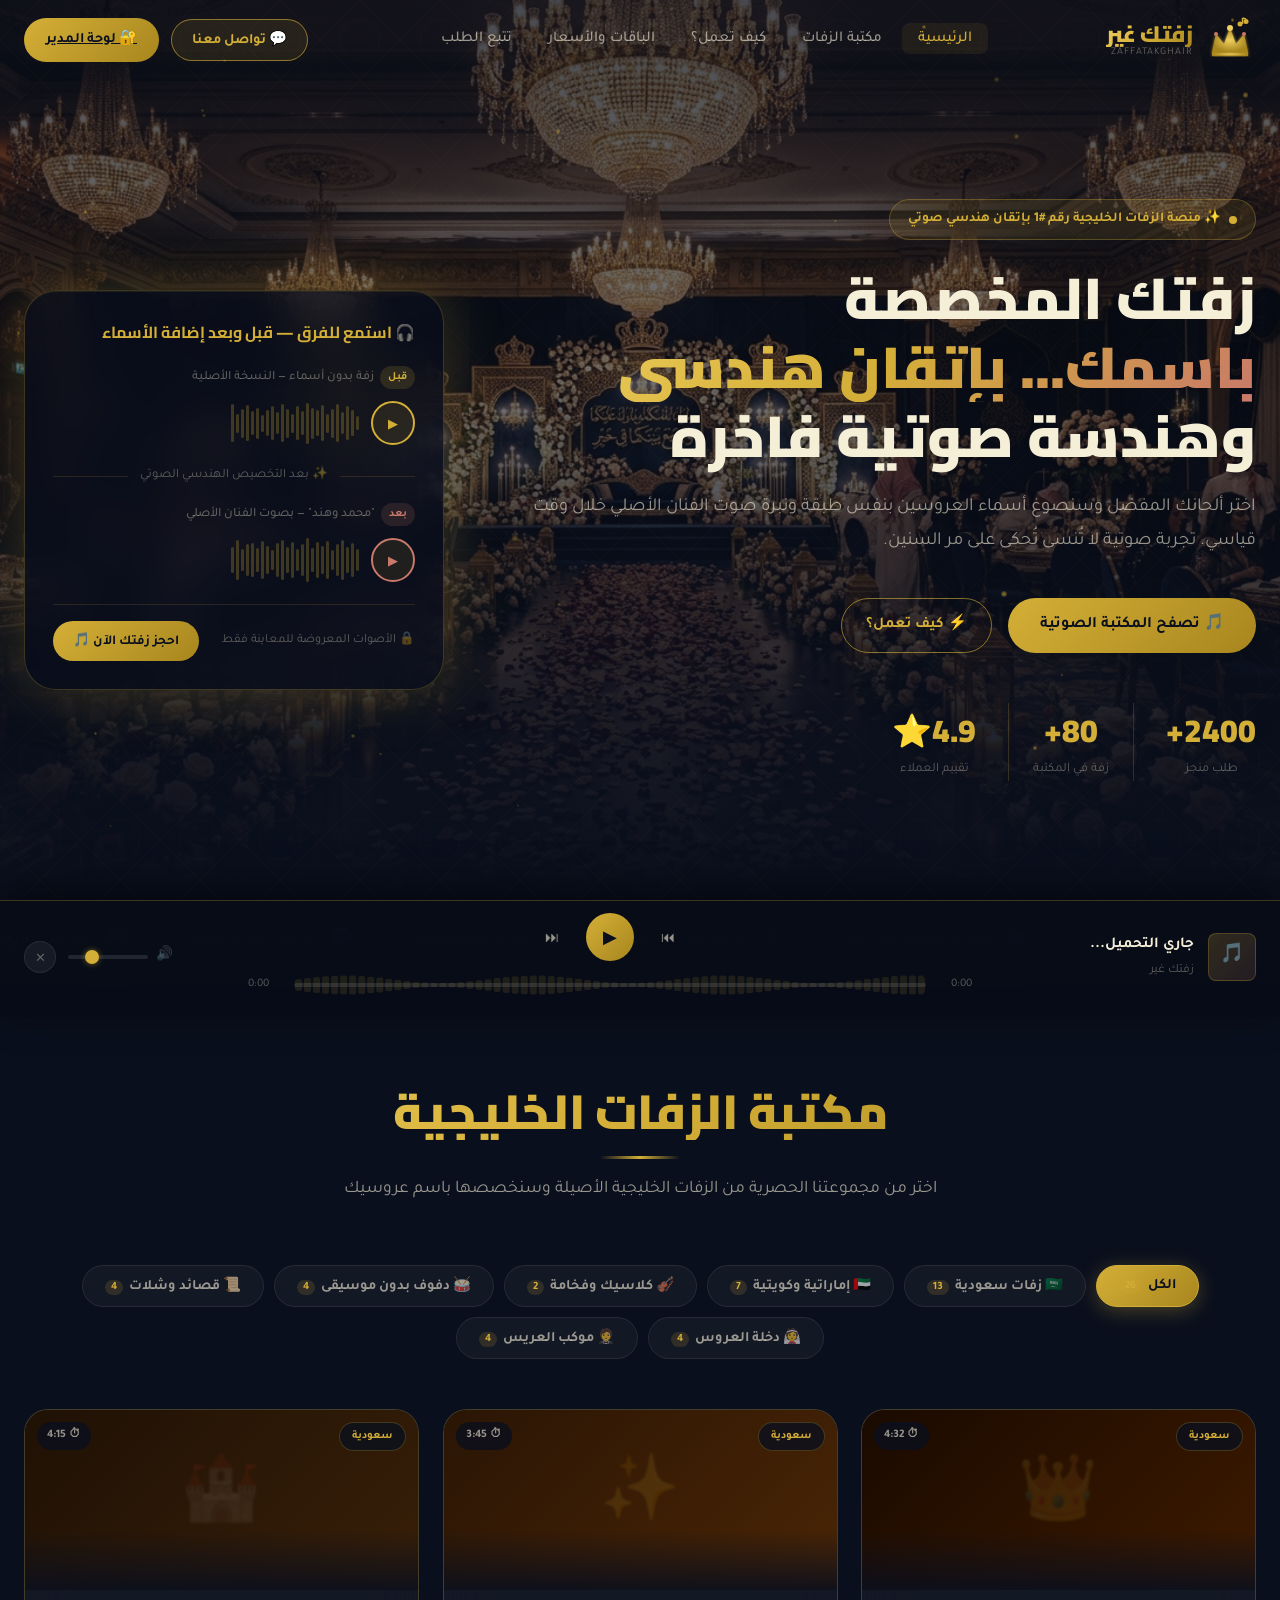
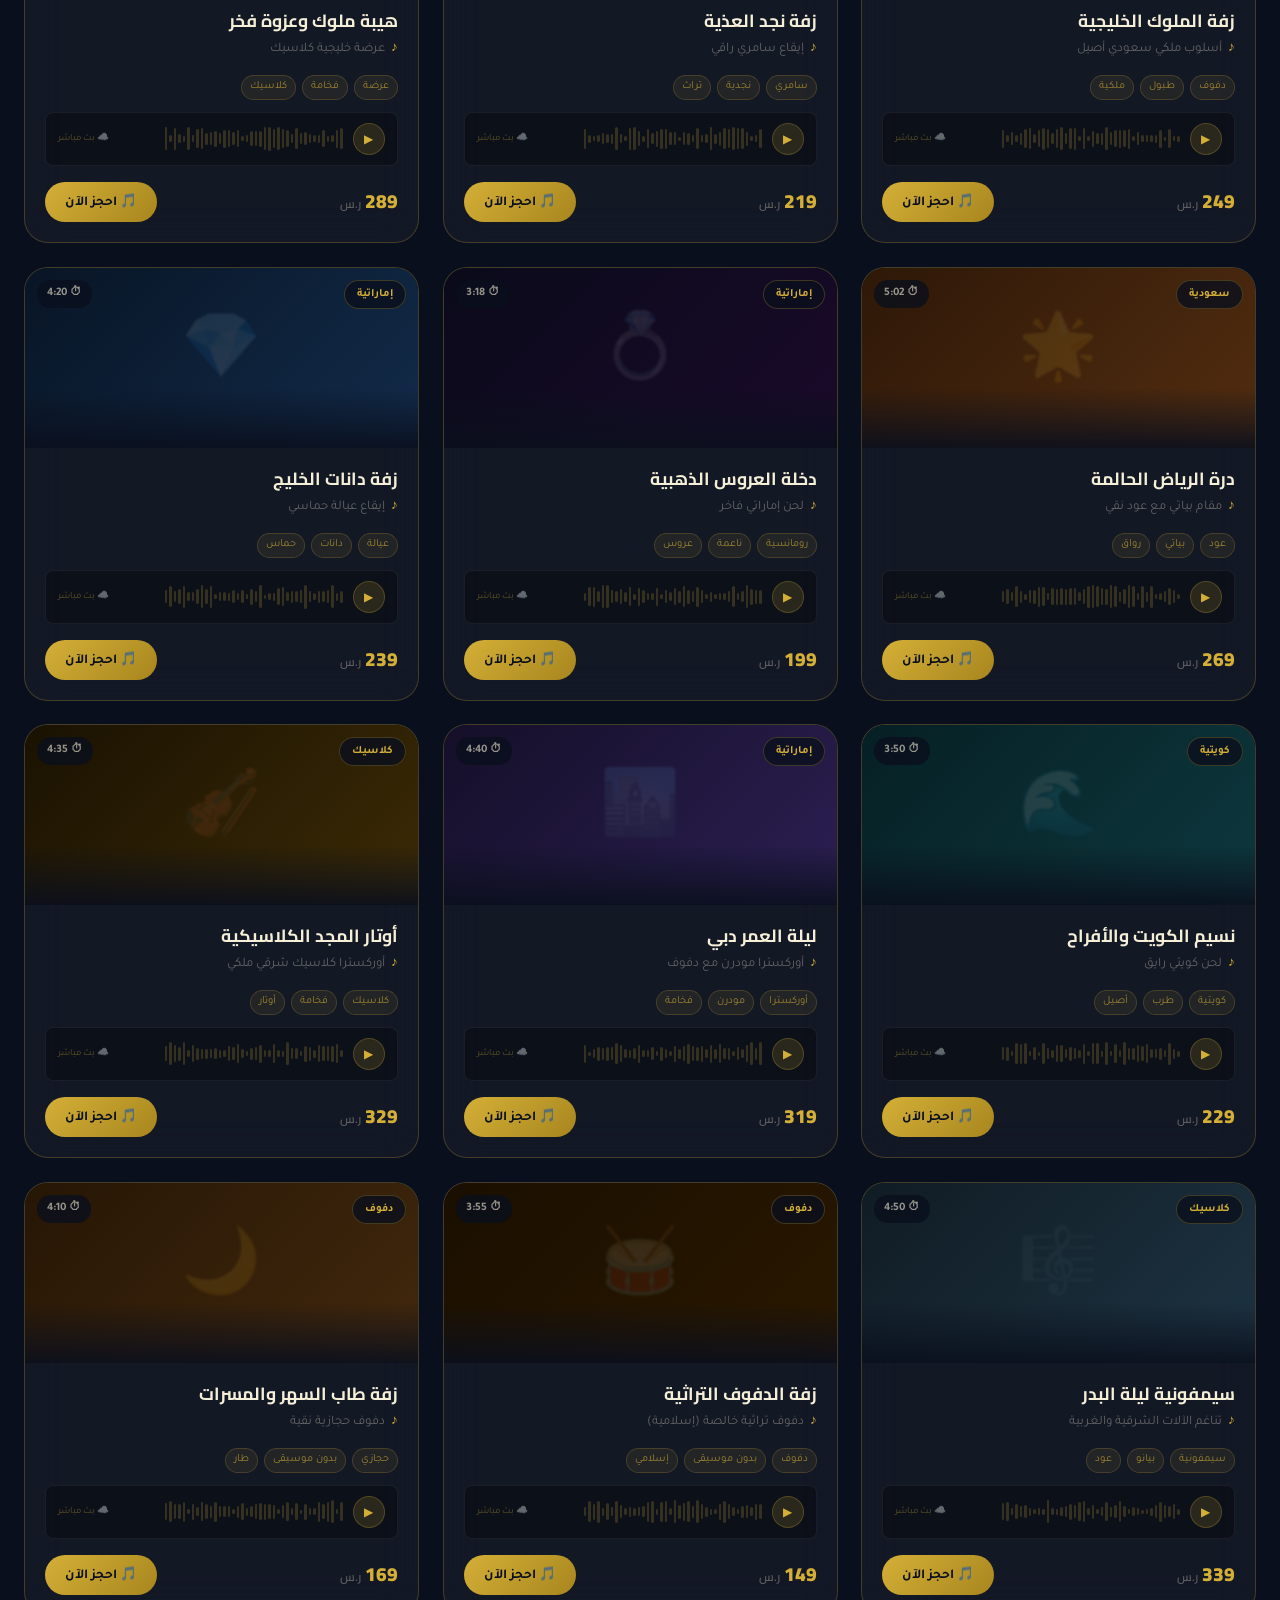
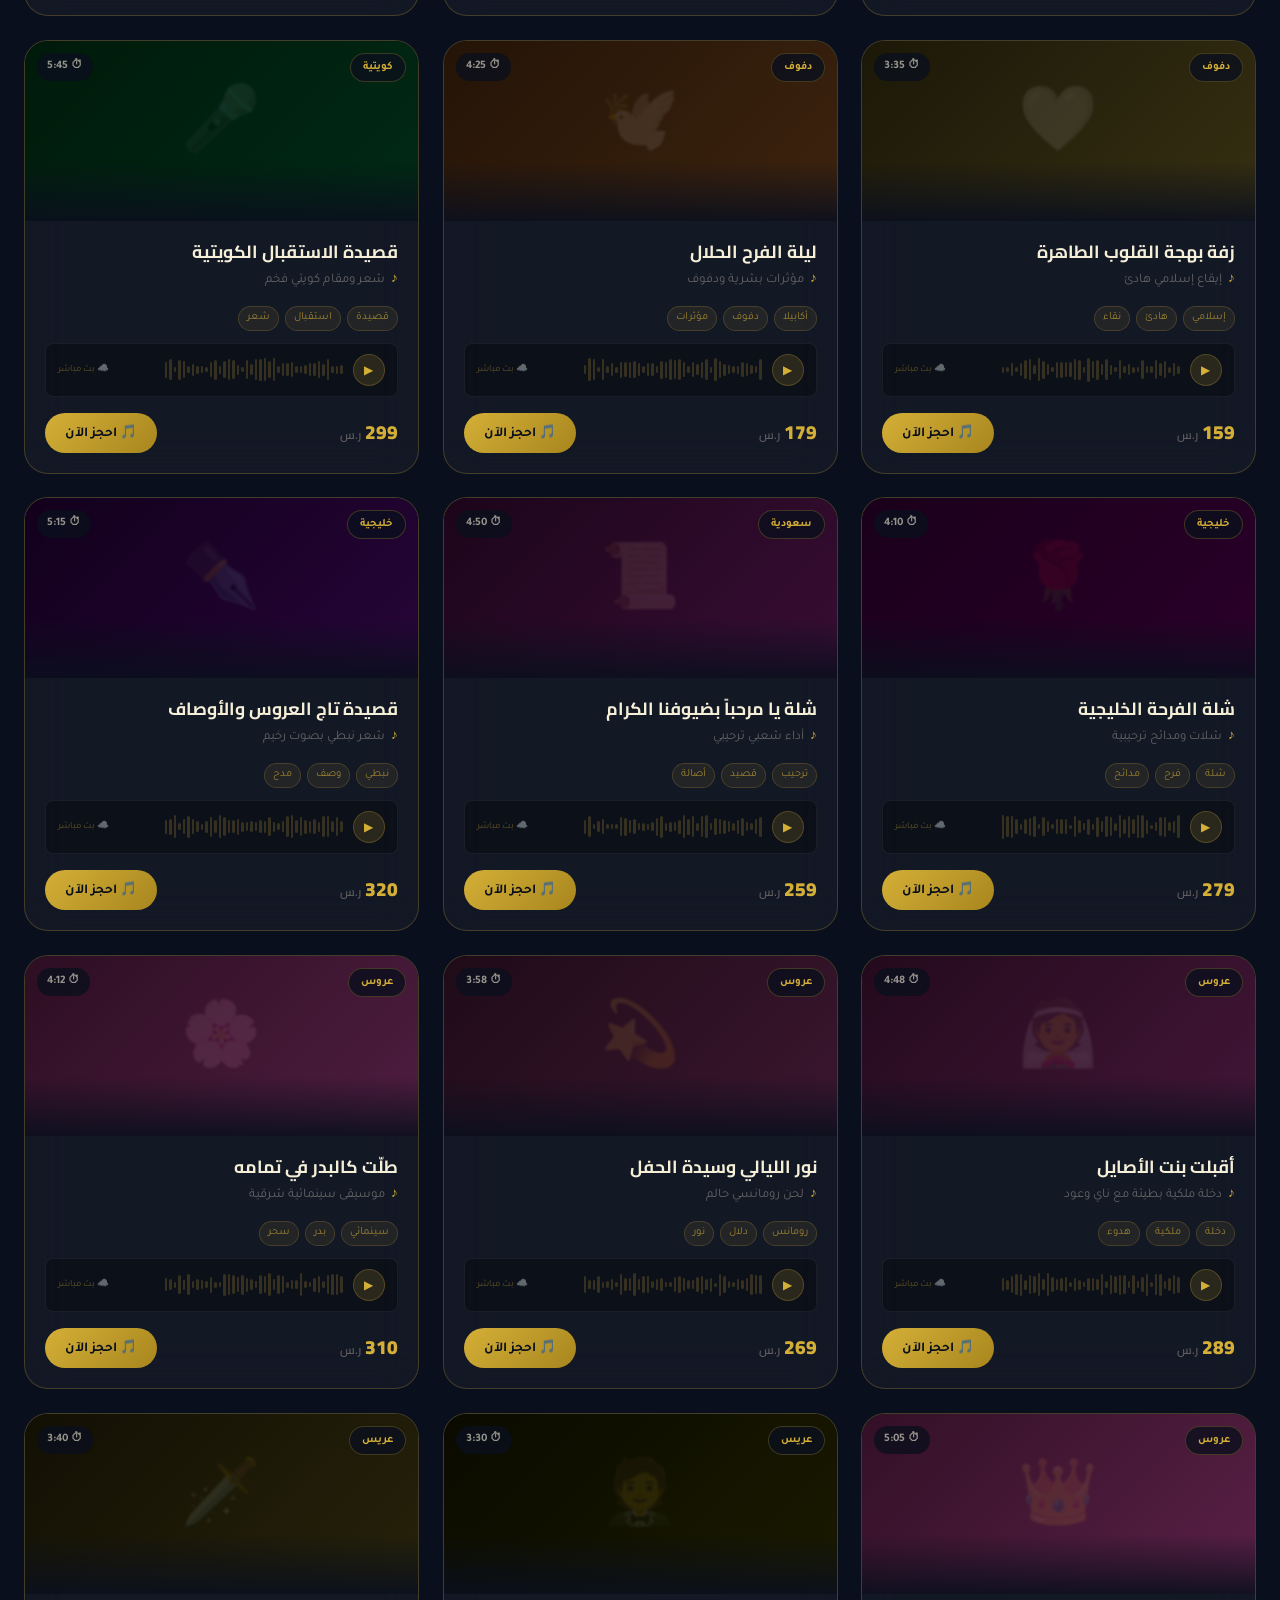
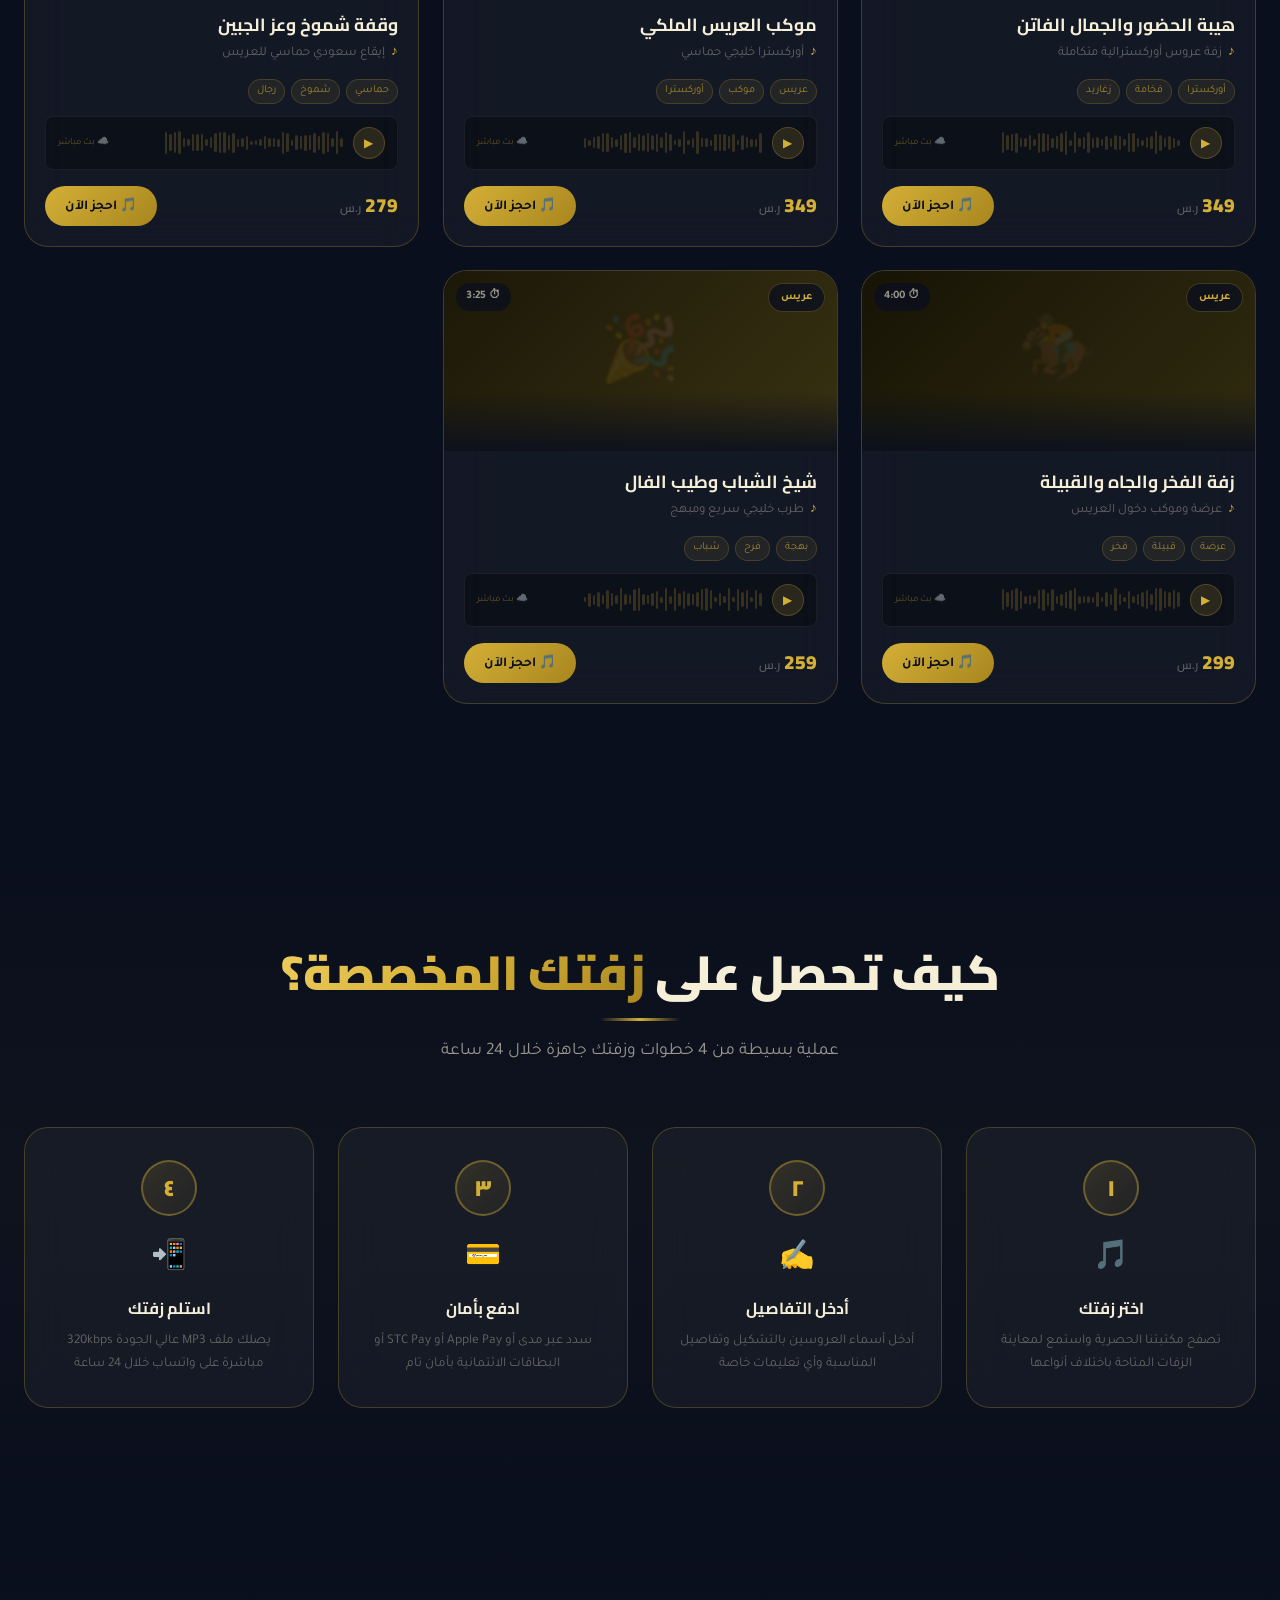
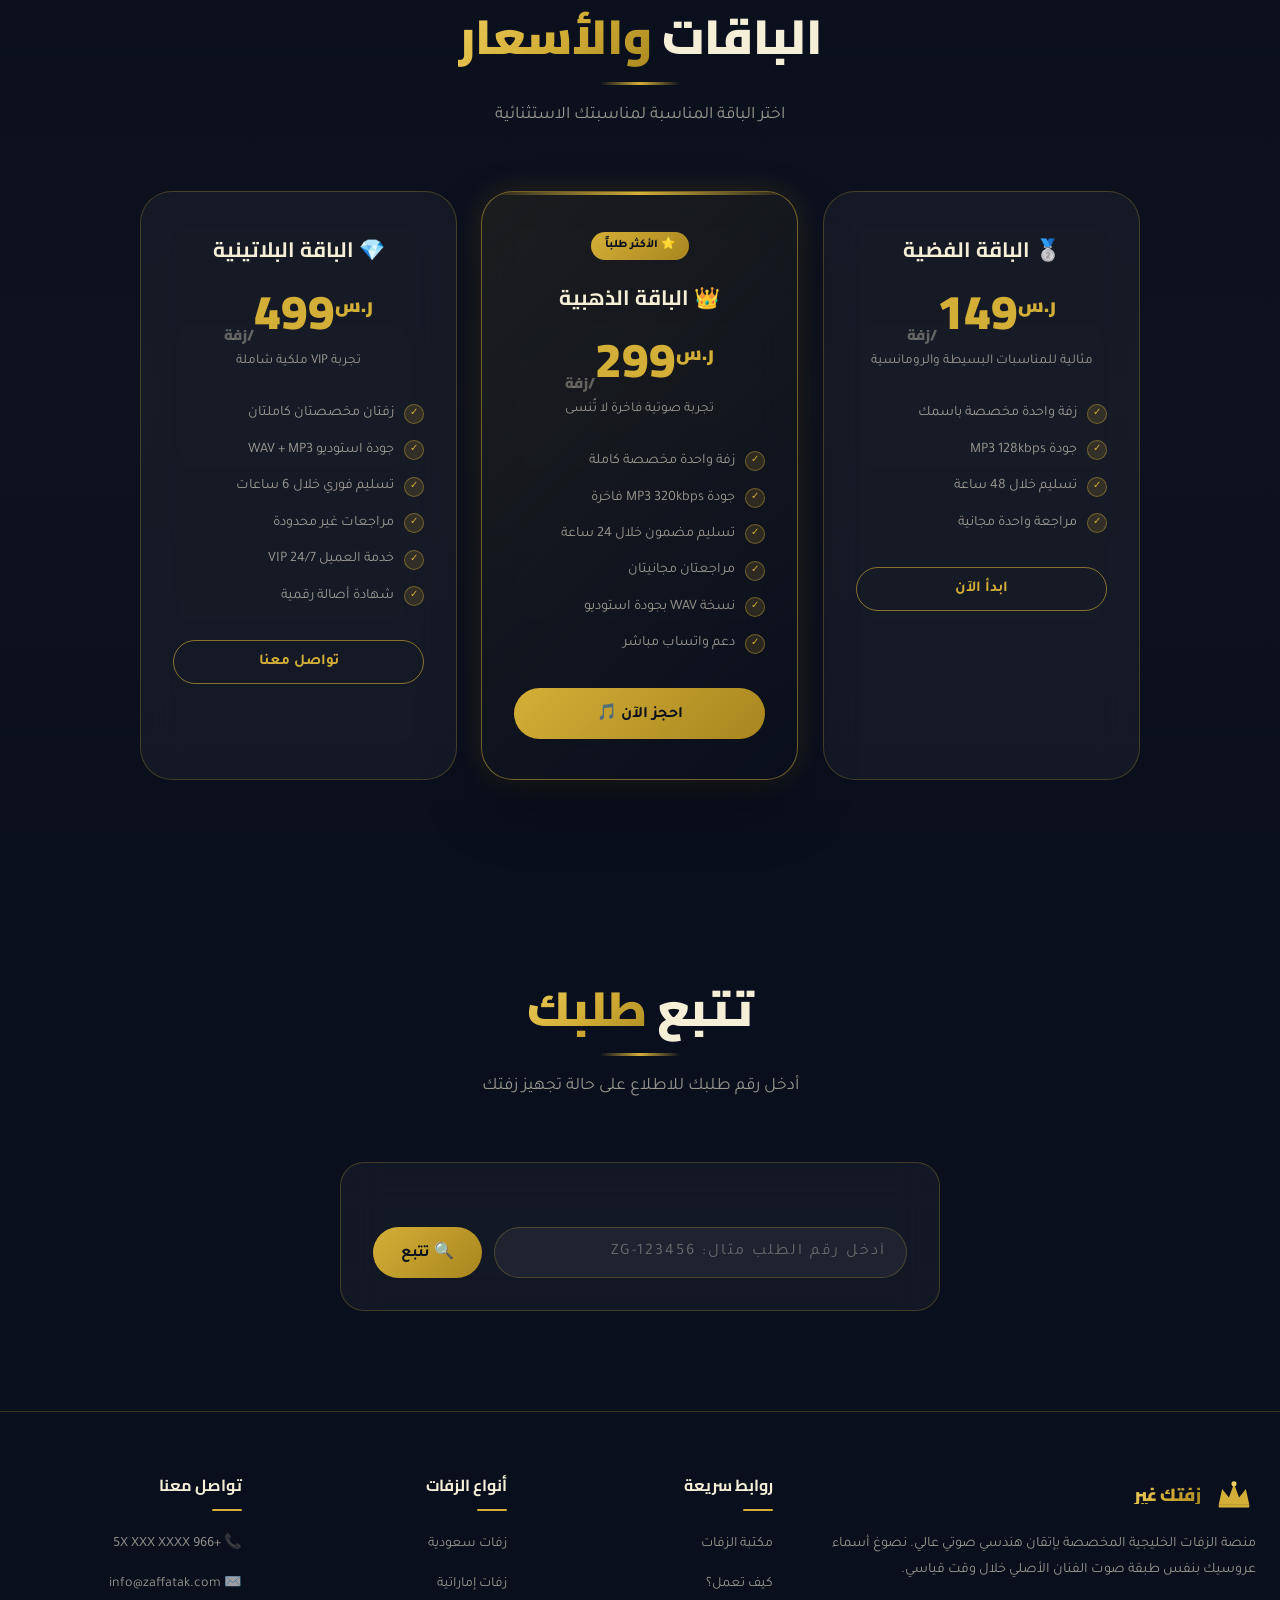
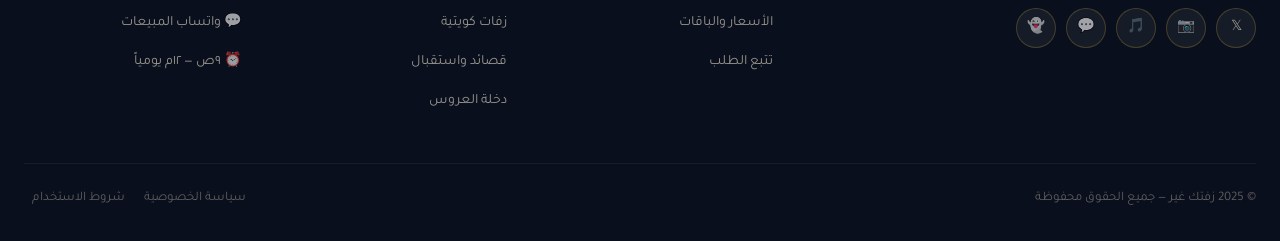
==== commit 0451b974: "feat: integrate headless YouTube player audio controller and remove legacy audio files" ====
--- a/index.html
+++ b/index.html
@@ -776,6 +776,7 @@
   </div>
 </div>
 
+<script src="https://www.youtube.com/iframe_api"></script>
 <script src="js/audio.js"></script>
 <script src="js/app.js"></script>
 </body>
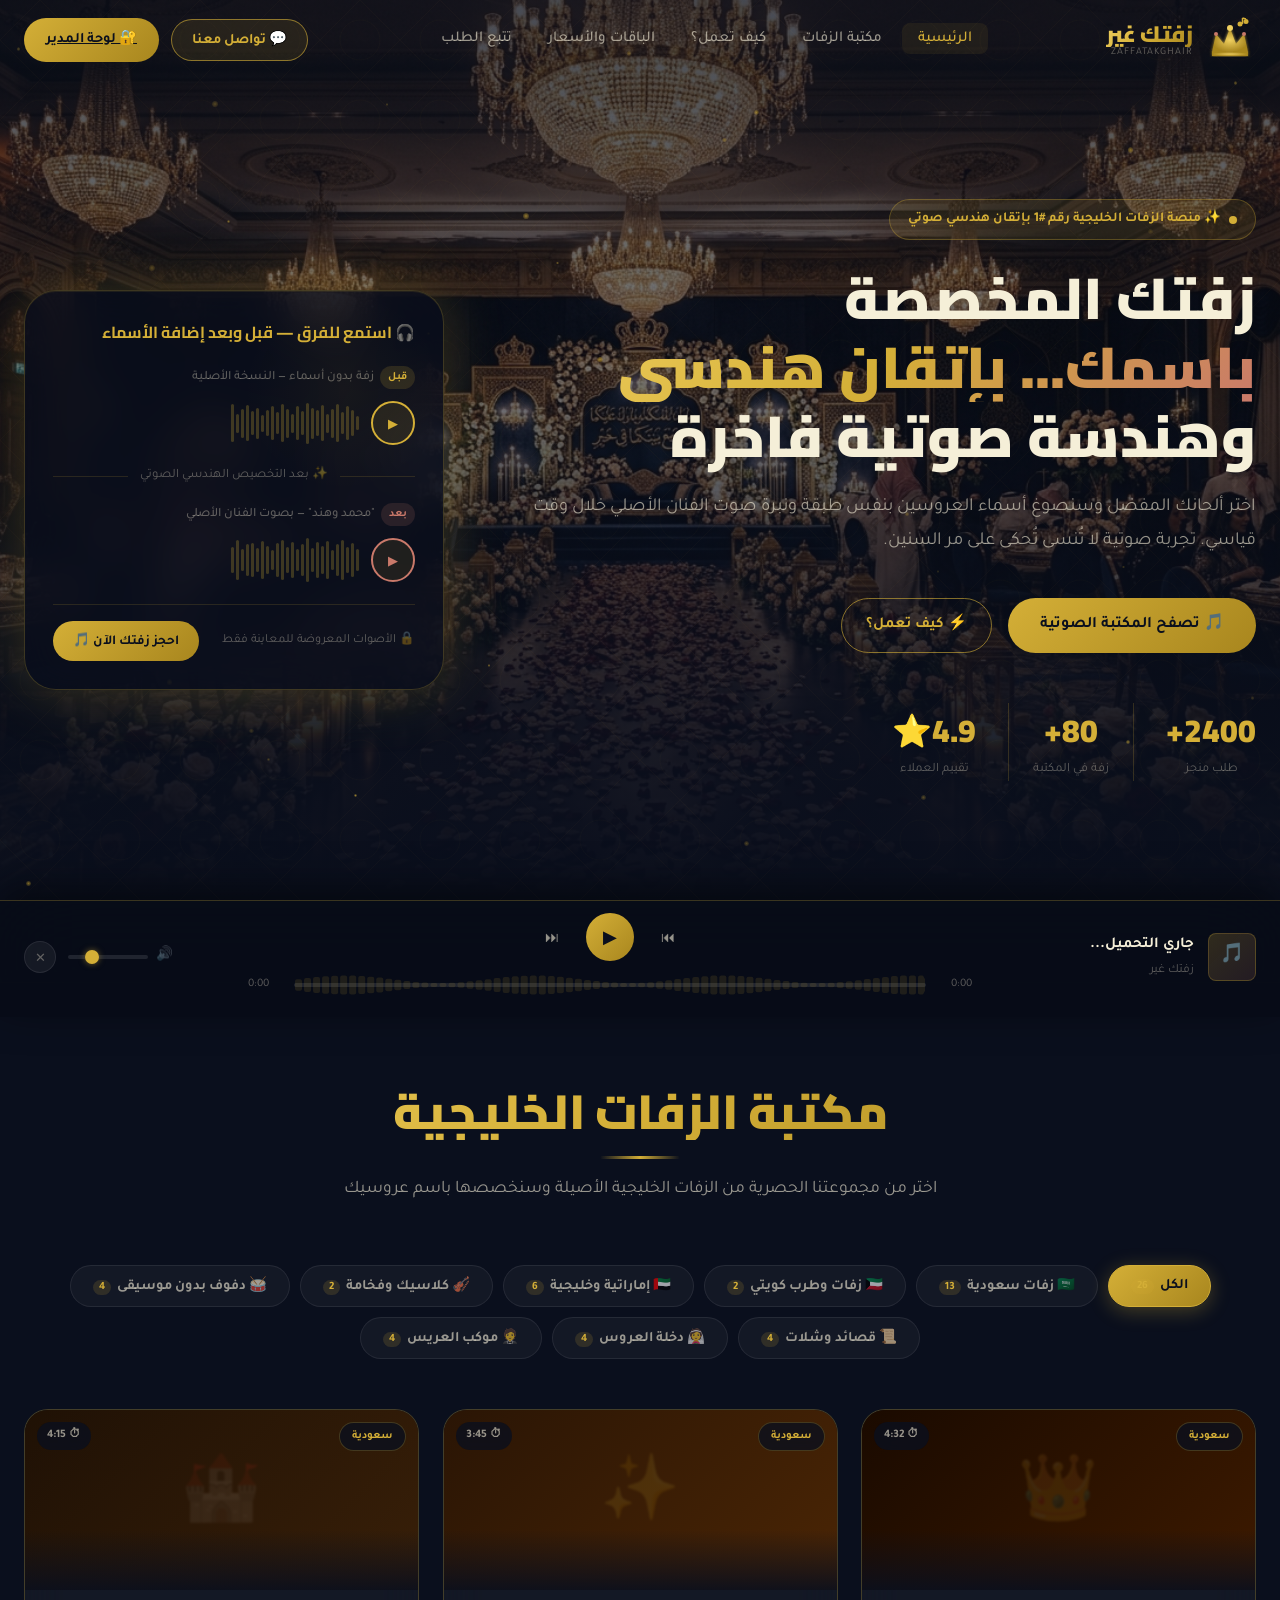
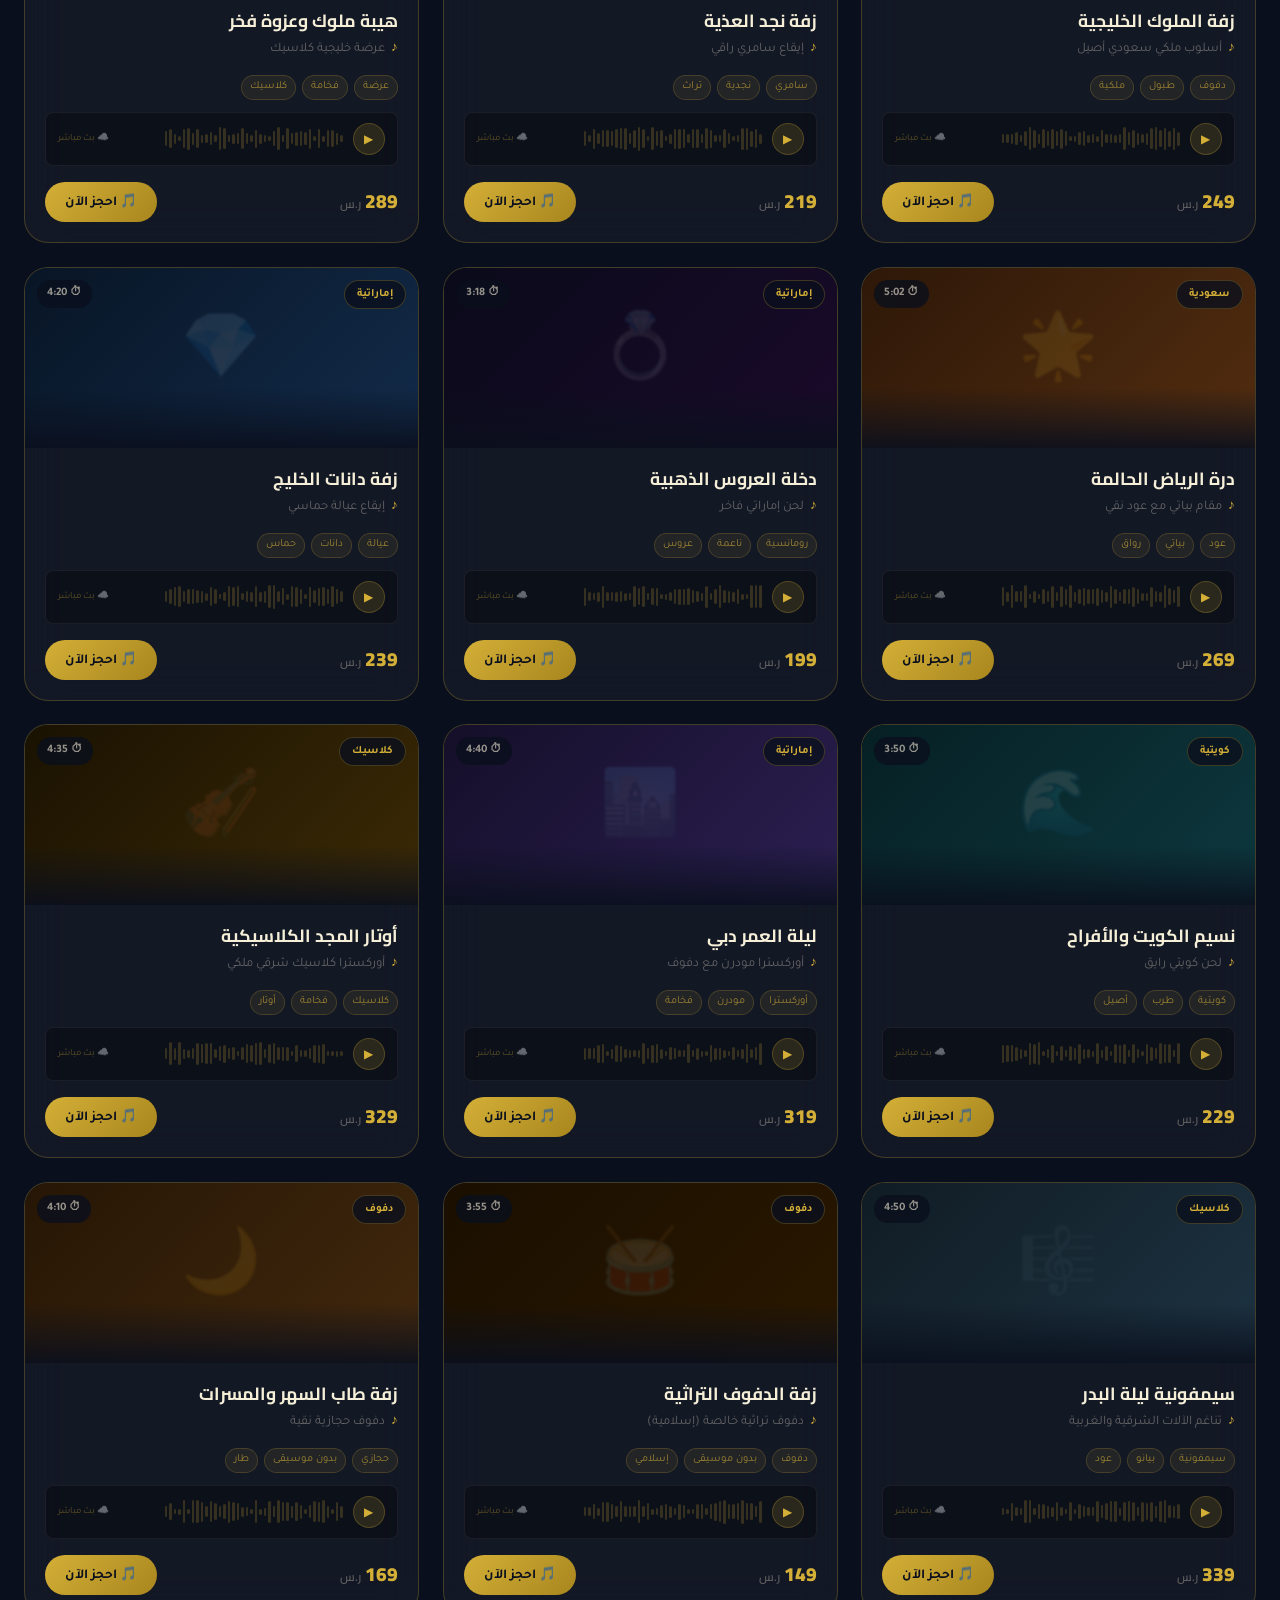
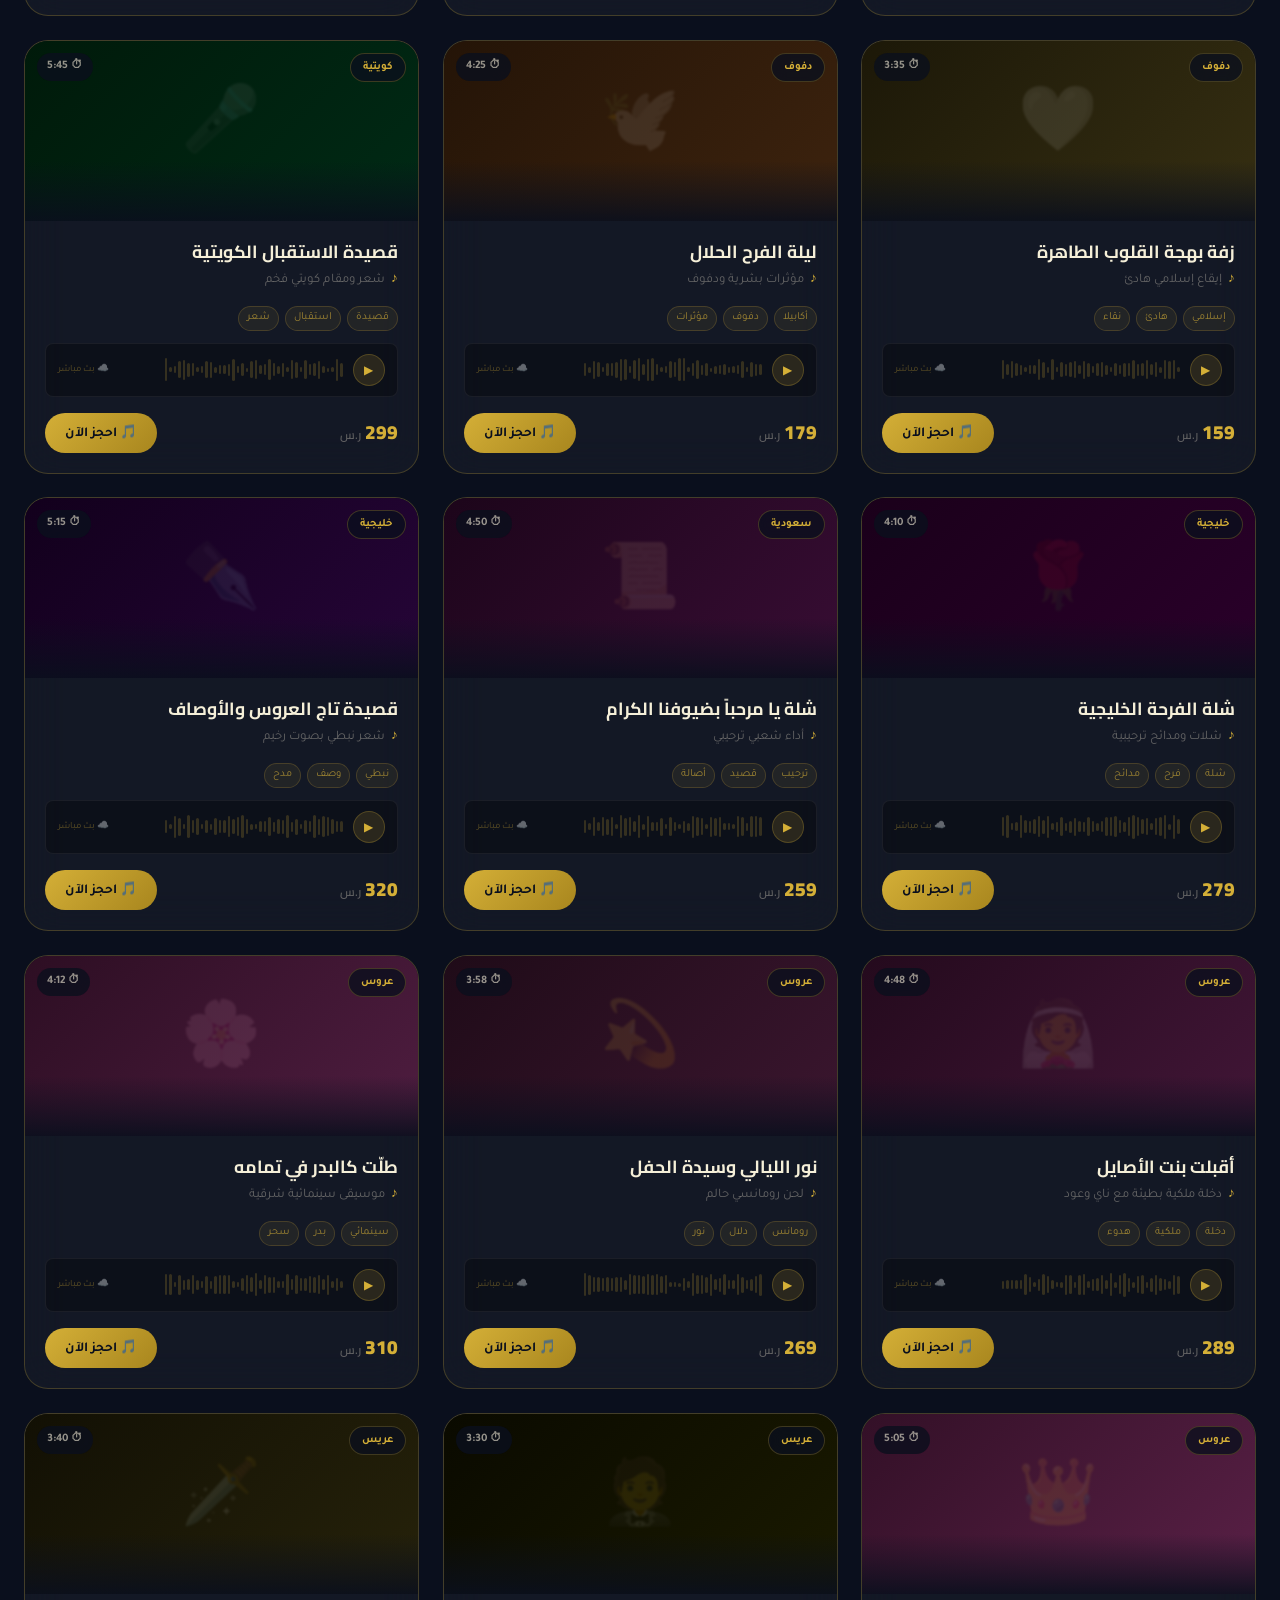
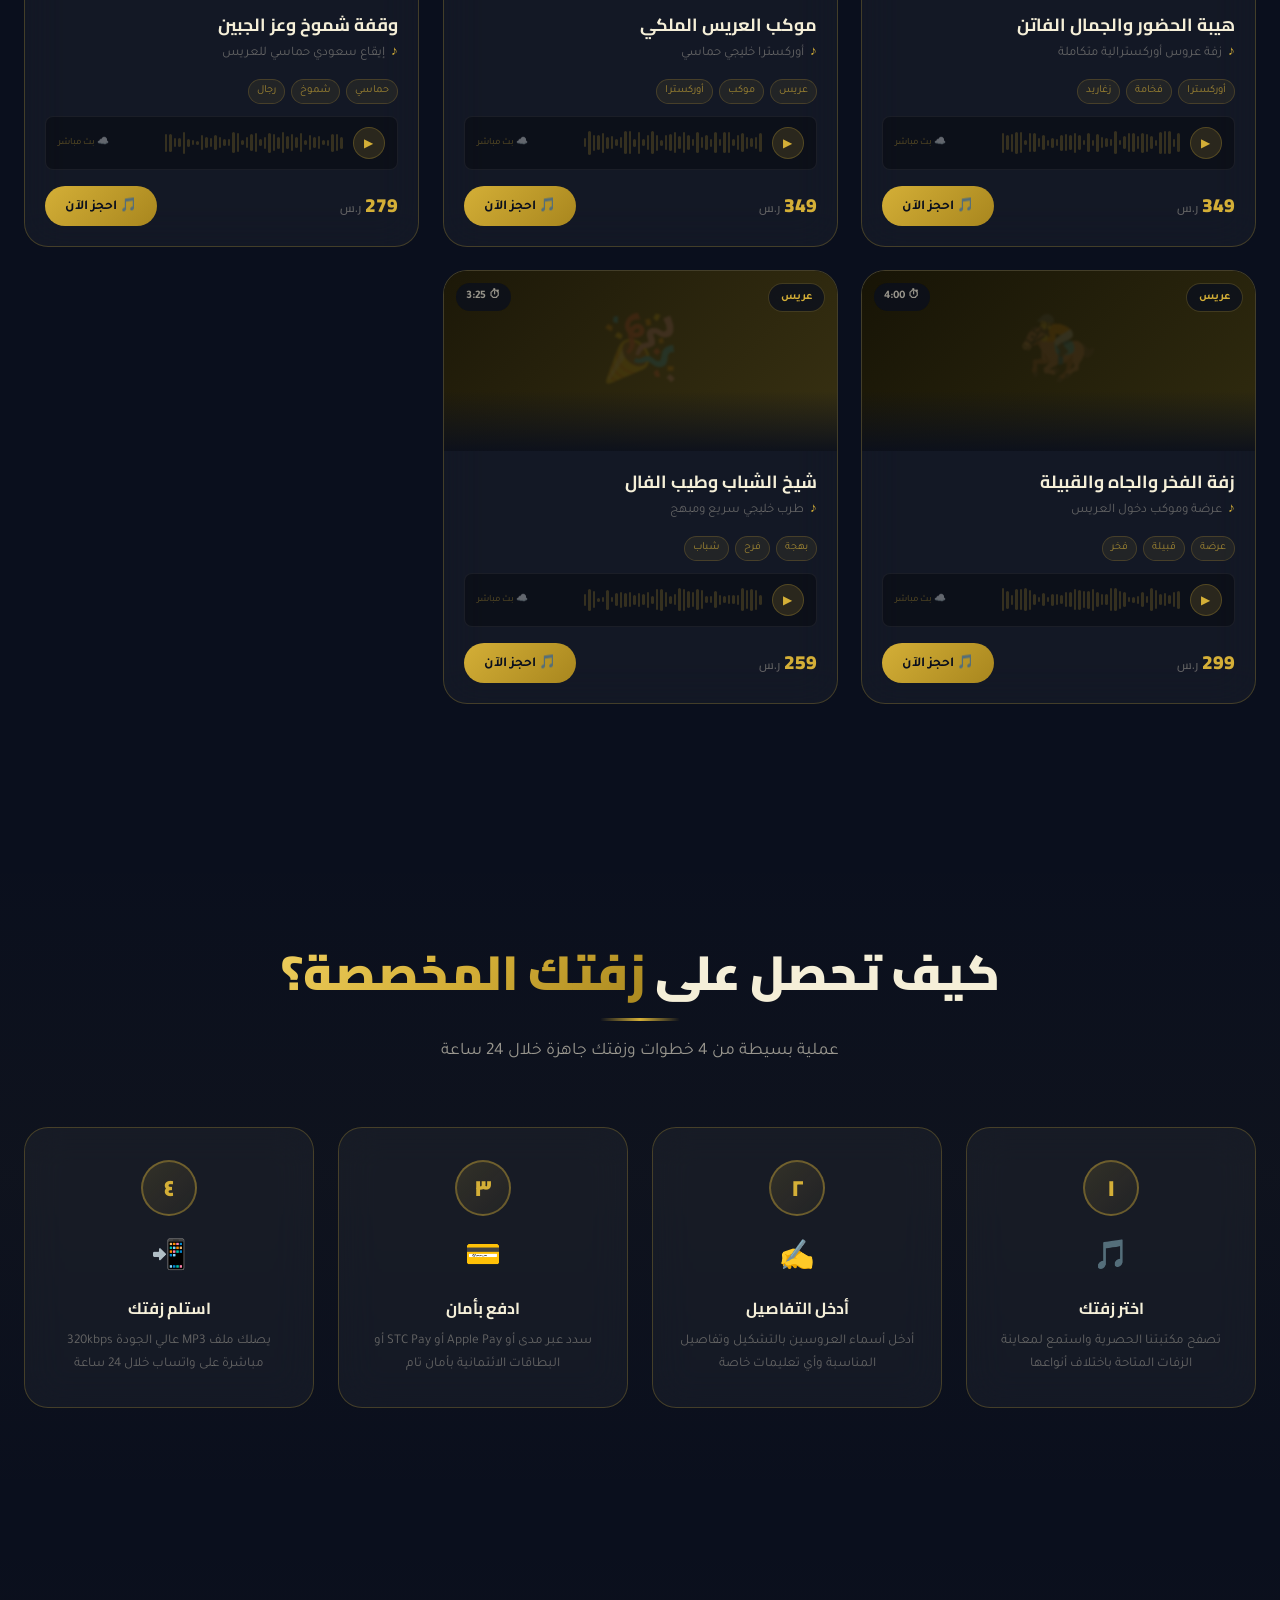
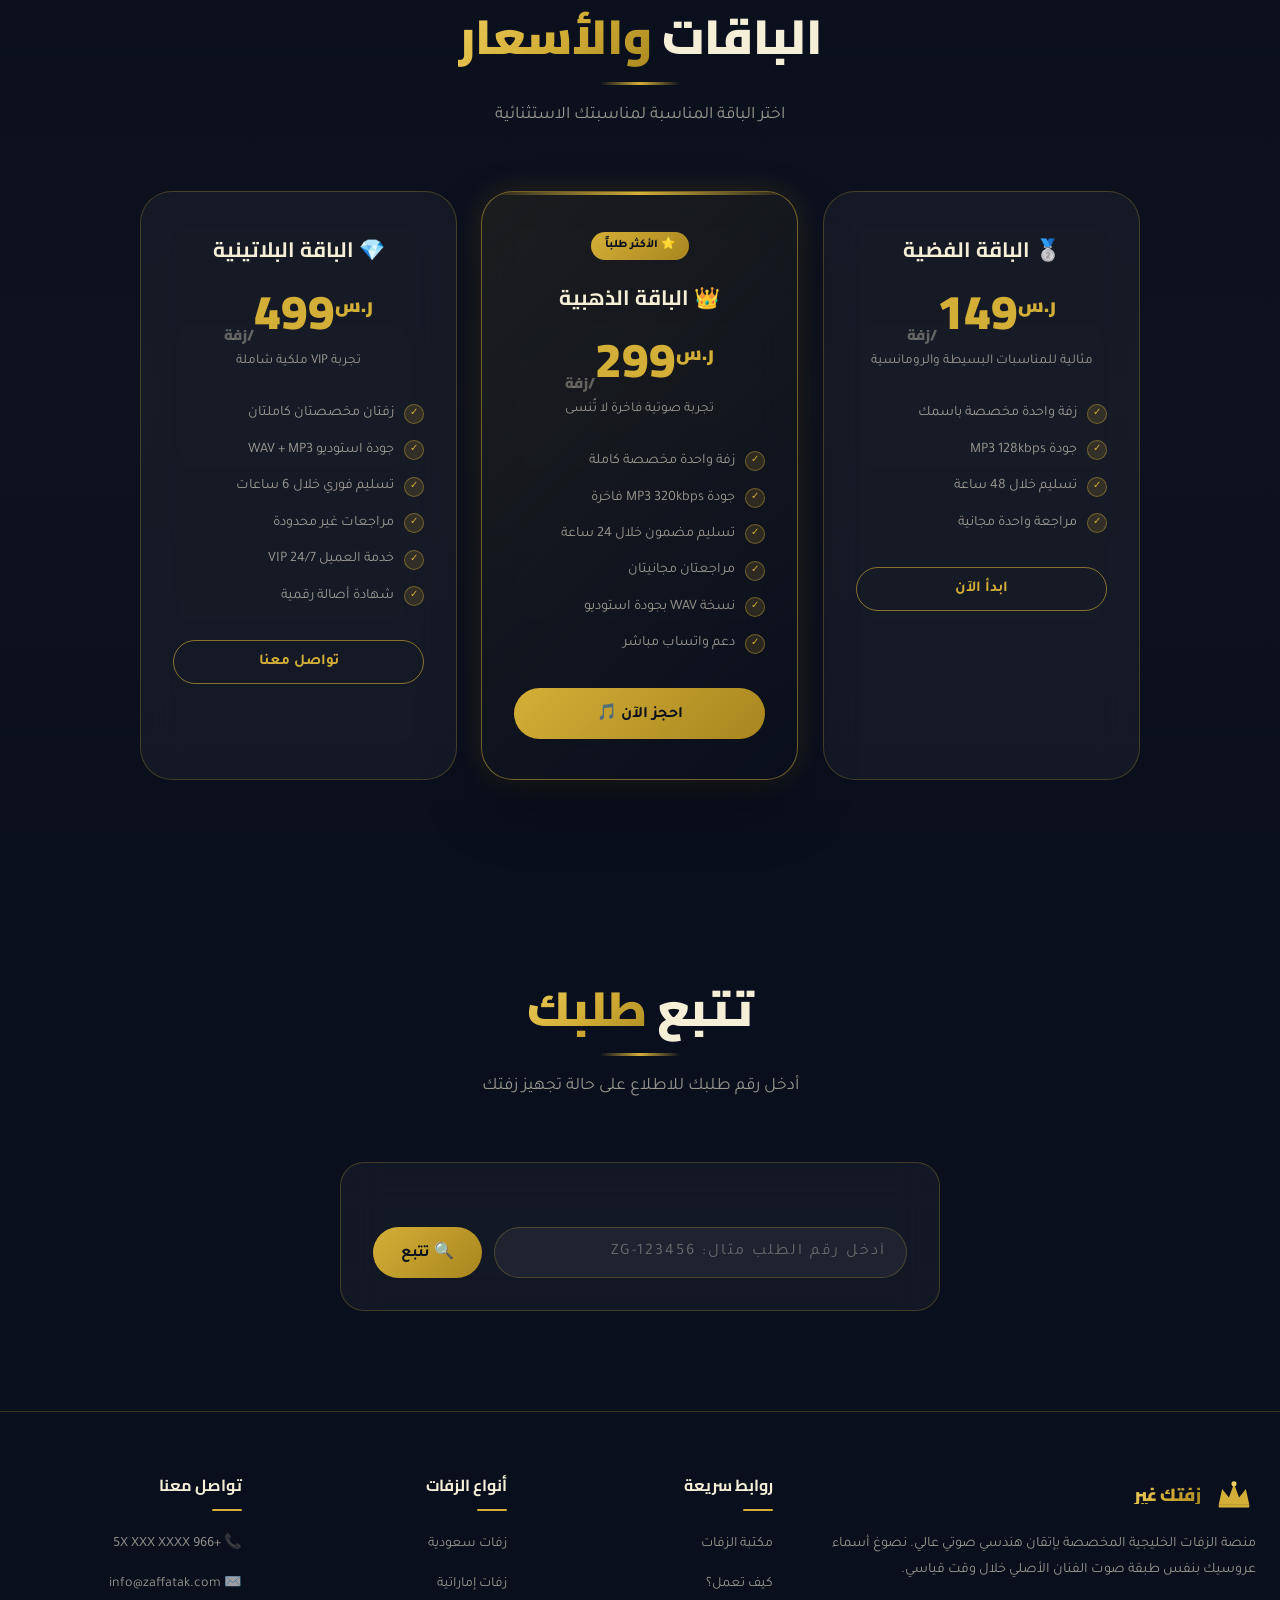
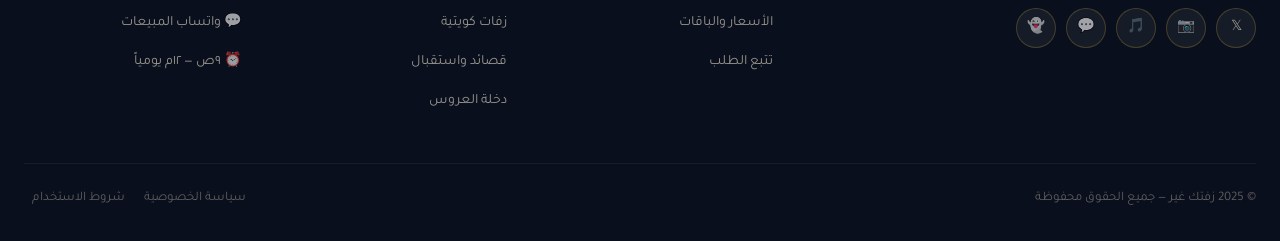
==== commit 896bcff5: "feat(library): structured cultural libraries data, dynamic tracks store, admin track manager and rea" ====
--- a/index.html
+++ b/index.html
@@ -377,7 +377,8 @@
     <div class="filter-tabs" role="tablist" aria-label="فئات الزفات">
       <button class="filter-tab active" data-category="كل" role="tab" aria-selected="true" id="tab-all">الكل</button>
       <button class="filter-tab" data-category="saudi" role="tab" aria-selected="false" id="tab-saudi">🇸🇦 زفات سعودية</button>
-      <button class="filter-tab" data-category="uae" role="tab" aria-selected="false" id="tab-uae">🇦🇪 إماراتية وكويتية</button>
+      <button class="filter-tab" data-category="kuwait" role="tab" aria-selected="false" id="tab-kuwait">🇰🇼 زفات وطرب كويتي</button>
+      <button class="filter-tab" data-category="uae" role="tab" aria-selected="false" id="tab-uae">🇦🇪 إماراتية وخليجية</button>
       <button class="filter-tab" data-category="classic" role="tab" aria-selected="false" id="tab-classic">🎻 كلاسيك وفخامة</button>
       <button class="filter-tab" data-category="duff" role="tab" aria-selected="false" id="tab-duff">🥁 دفوف بدون موسيقى</button>
       <button class="filter-tab" data-category="poetry" role="tab" aria-selected="false" id="tab-poetry">📜 قصائد وشلات</button>
@@ -777,6 +778,7 @@
 </div>
 
 <script src="https://www.youtube.com/iframe_api"></script>
+<script src="js/tracks-store.js"></script>
 <script src="js/audio.js"></script>
 <script src="js/app.js"></script>
 </body>
--- a/css/main.css
+++ b/css/main.css
@@ -1760,30 +1760,77 @@
 
 @media (max-width: 1024px) {
   .hero-content { grid-template-columns: 1fr; }
-  .audio-comparison-card { max-width: 480px; }
+  .audio-comparison-card { max-width: 520px; }
   .footer-grid { grid-template-columns: 1fr 1fr; gap: 32px; }
-  .player-inner { grid-template-columns: 1fr; }
-  .player-track-info, .player-right { display: none; }
+  .player-inner { grid-template-columns: 220px 1fr 140px; gap: 16px; }
 }
 
 @media (max-width: 768px) {
   .nav-links { display: none; }
   .hamburger { display: flex; }
-  .hero-title { font-size: 2rem; }
+  .hero-title { font-size: 1.85rem; line-height: 1.35; }
   .tracks-grid { grid-template-columns: 1fr; }
   .form-row { grid-template-columns: 1fr; }
   .payment-options { grid-template-columns: repeat(2, 1fr); }
-  .modal-body { padding: 20px; }
-  .modal-footer { padding: 0 20px 20px; flex-direction: column; }
+  .modal-body { padding: 18px; }
+  .modal-footer { padding: 0 18px 18px; flex-direction: column; }
   .pricing-grid { grid-template-columns: 1fr; max-width: 360px; }
   .footer-grid { grid-template-columns: 1fr; gap: 24px; }
-  .filter-tabs { gap: 8px; }
-  .filter-tab { font-size: 0.82rem; padding: 8px 16px; }
+  .filter-tabs { gap: 8px; justify-content: flex-start; overflow-x: auto; padding-bottom: 6px; }
+  .filter-tab { font-size: 0.82rem; padding: 8px 16px; white-space: nowrap; flex-shrink: 0; }
+
+  /* Mobile Sticky Player Layout */
+  .sticky-player {
+    padding: 8px 14px 12px;
+    box-shadow: 0 -8px 30px rgba(0,0,0,0.7);
+  }
+  .player-inner {
+    grid-template-columns: 1fr;
+    gap: 6px;
+  }
+  .player-track-info {
+    display: flex;
+    align-items: center;
+    gap: 10px;
+  }
+  .player-thumb-placeholder {
+    width: 36px;
+    height: 36px;
+    font-size: 0.95rem;
+  }
+  .player-track-name {
+    font-size: 0.85rem;
+    max-width: 220px;
+  }
+  .player-track-artist {
+    font-size: 0.7rem;
+  }
+  .player-right {
+    display: none;
+  }
+  .player-buttons {
+    gap: 14px;
+  }
+  .player-btn {
+    width: 32px;
+    height: 32px;
+    font-size: 0.85rem;
+  }
+  .player-btn.play-pause {
+    width: 42px;
+    height: 42px;
+    font-size: 1rem;
+  }
+  .progress-time {
+    font-size: 0.68rem;
+    width: 30px;
+  }
 }
 
 @media (max-width: 480px) {
-  .hero-cta { flex-direction: column; }
-  .hero-stats { gap: 20px; }
+  .hero-cta { flex-direction: column; gap: 12px; }
+  .hero-stats { gap: 16px; }
   .tracking-input-group { flex-direction: column; }
-  .audio-comparison-card { padding: 20px; }
-}
+  .audio-comparison-card { padding: 16px; }
+  .track-mini-waveform { max-width: 140px; }
+}
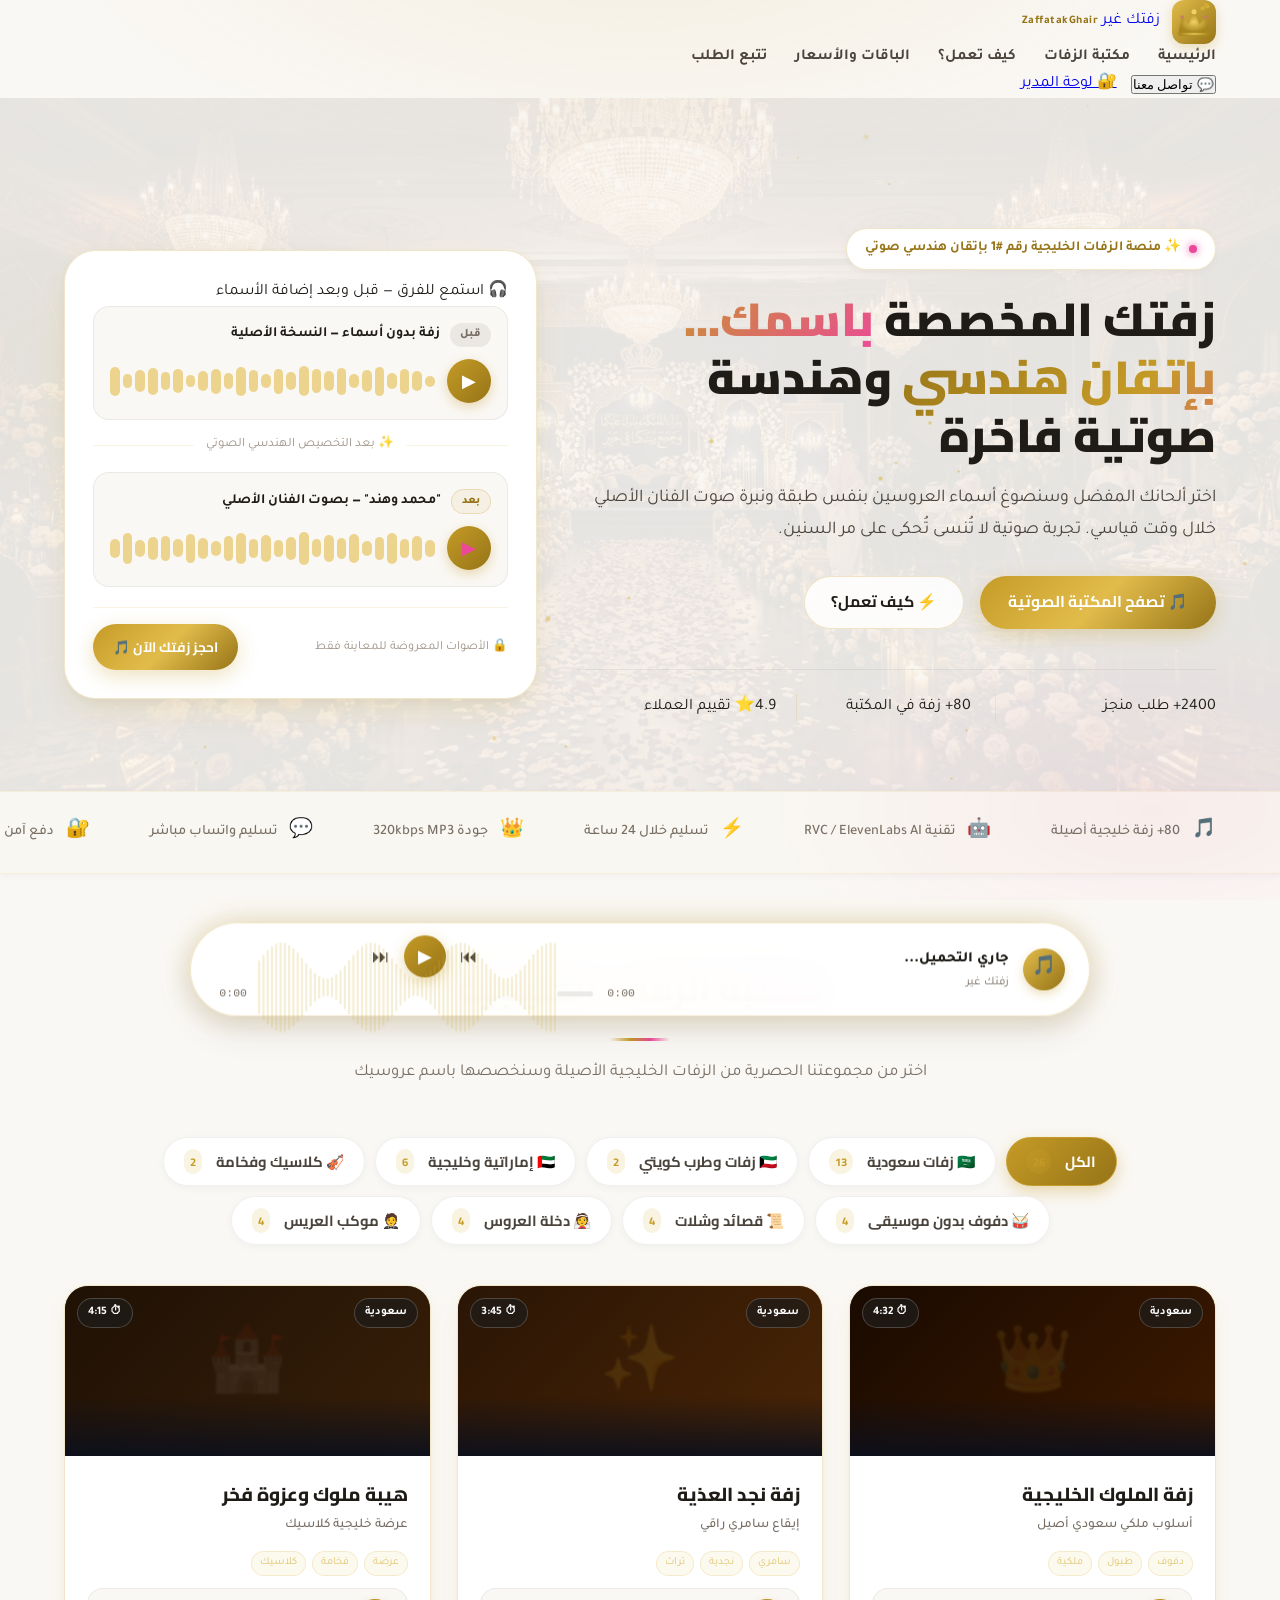
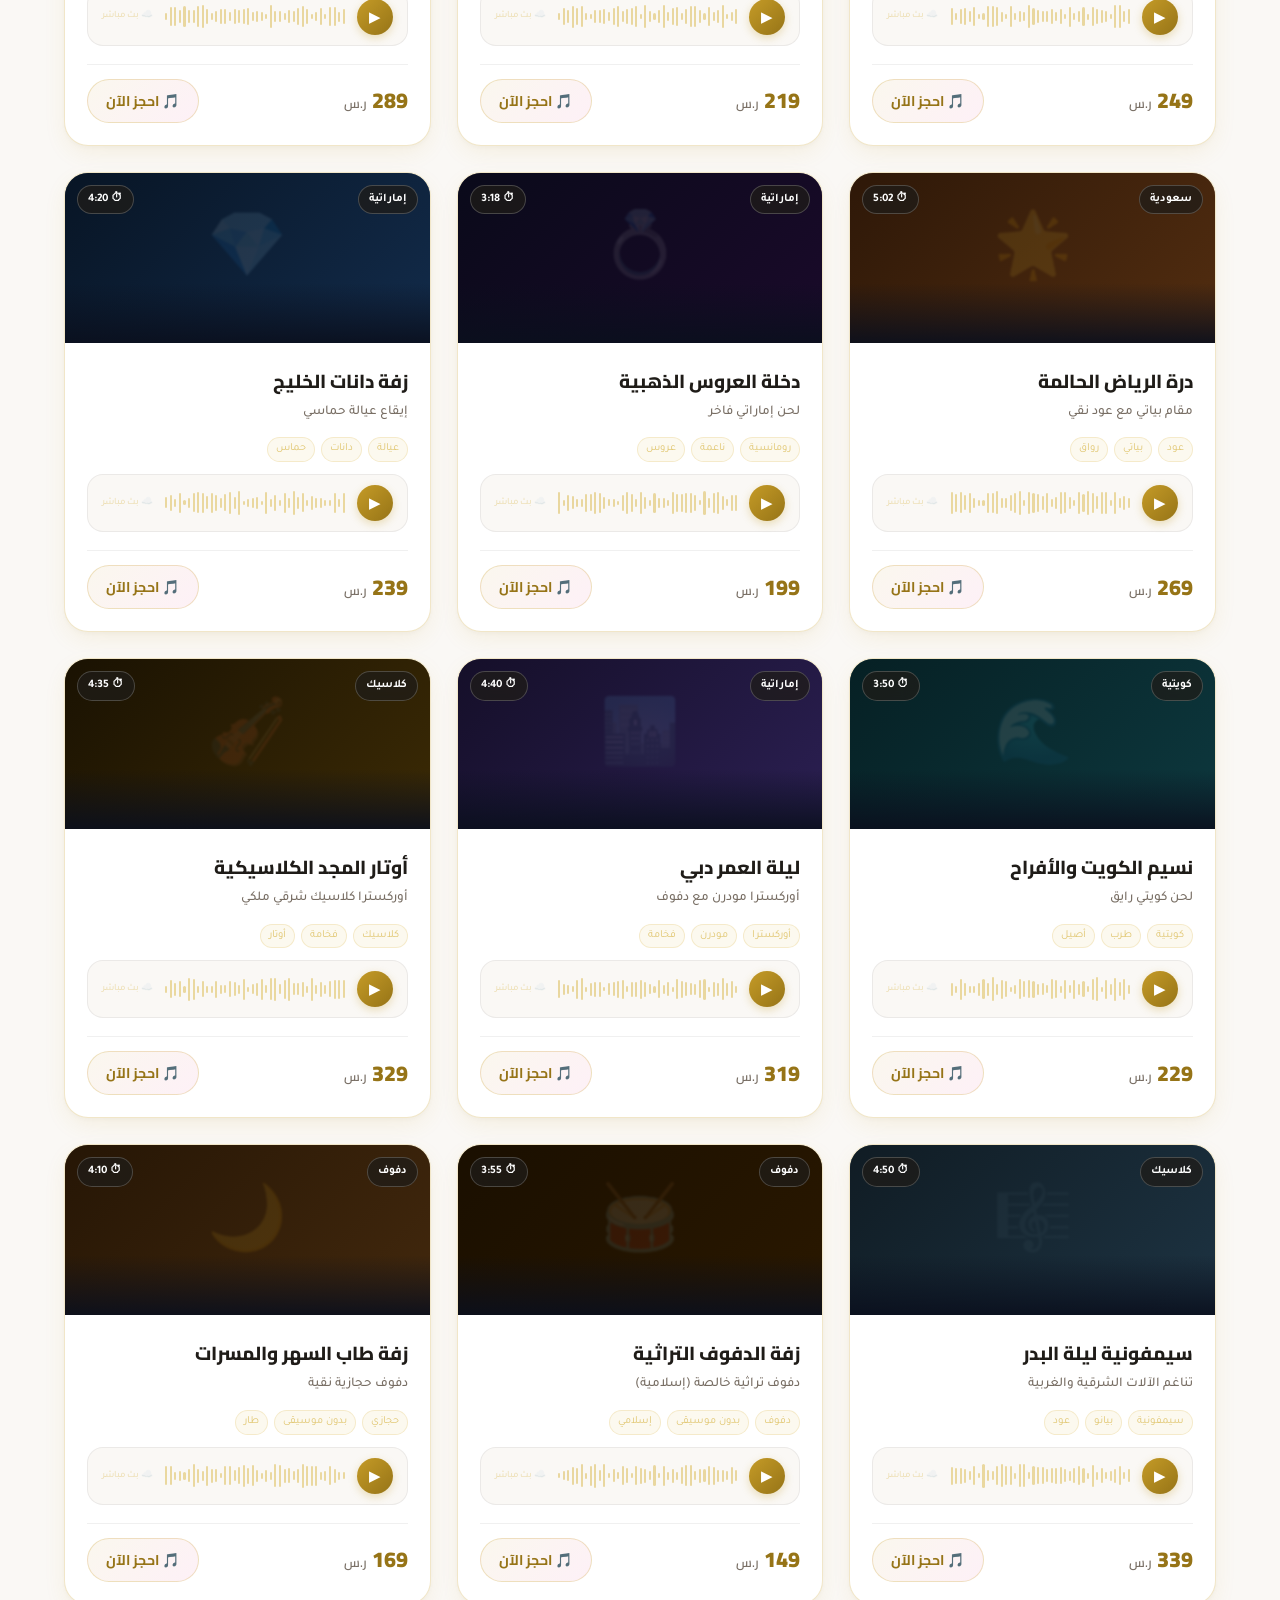
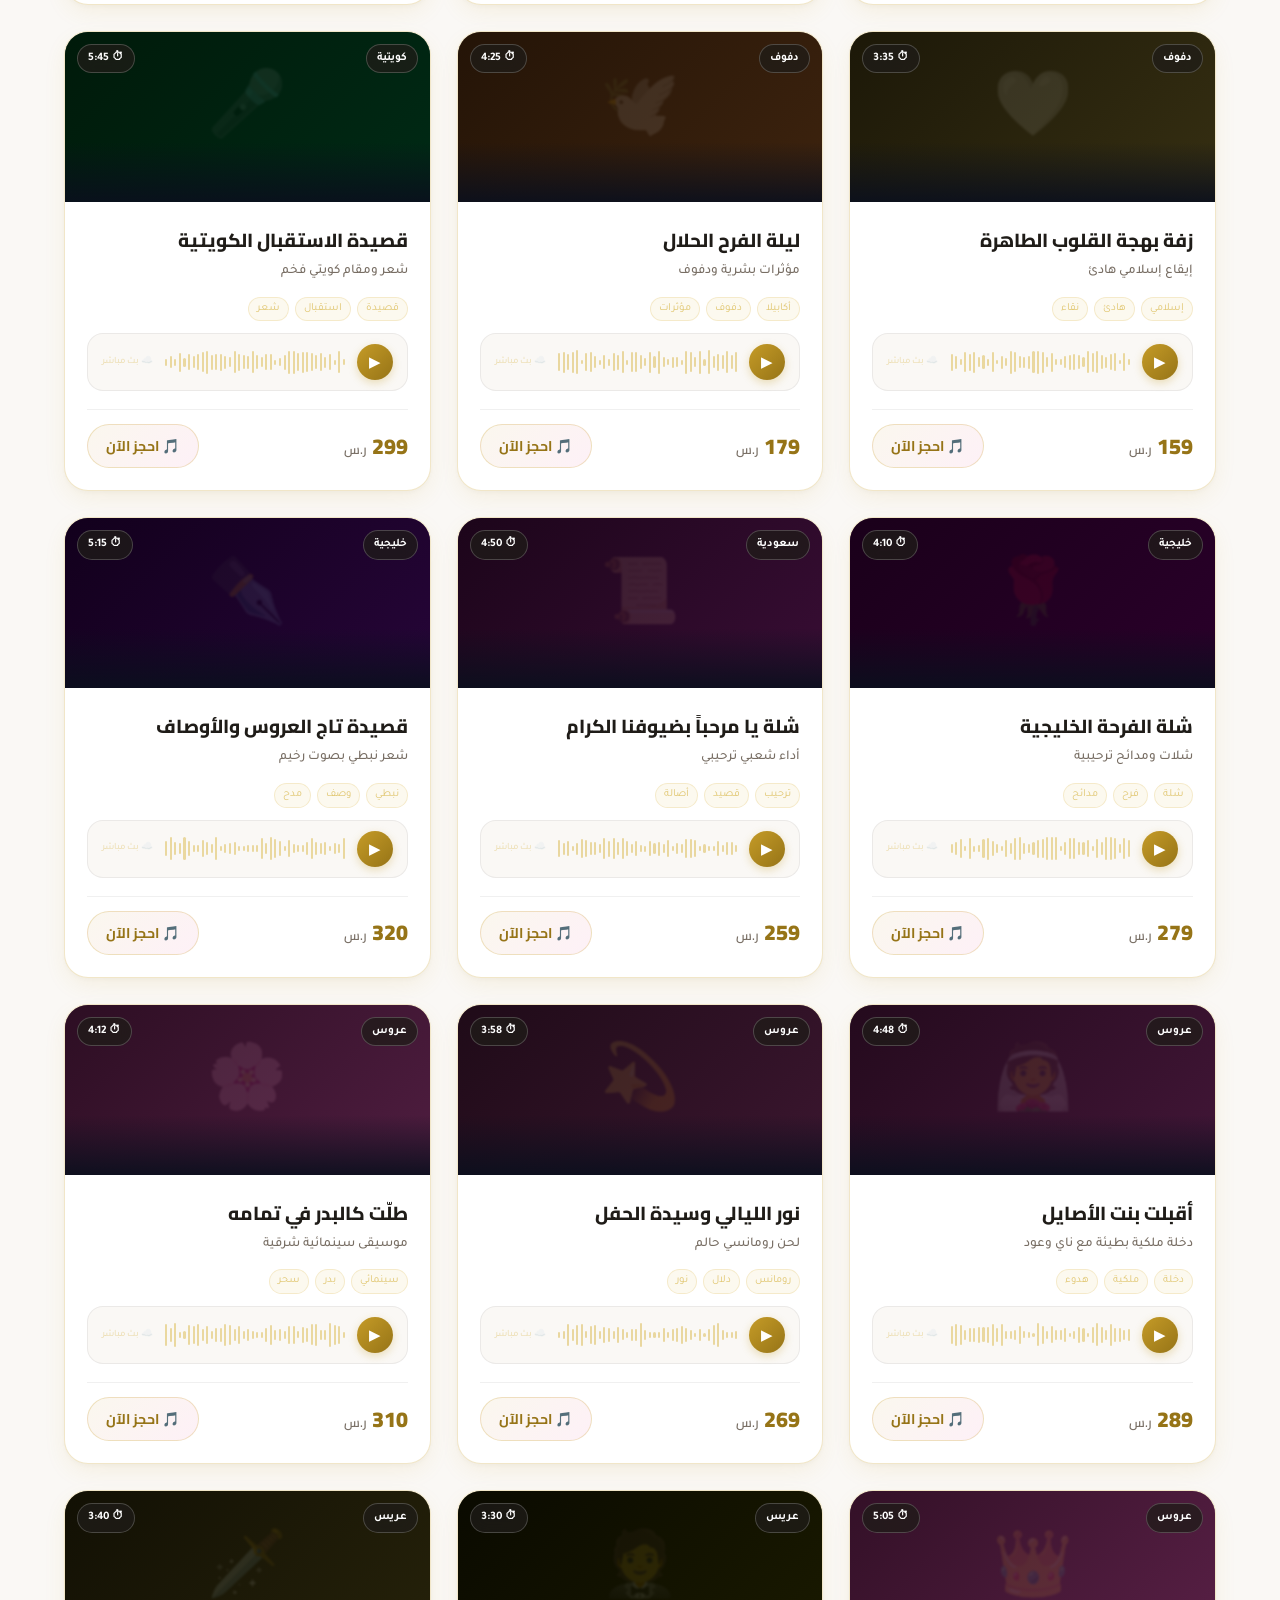
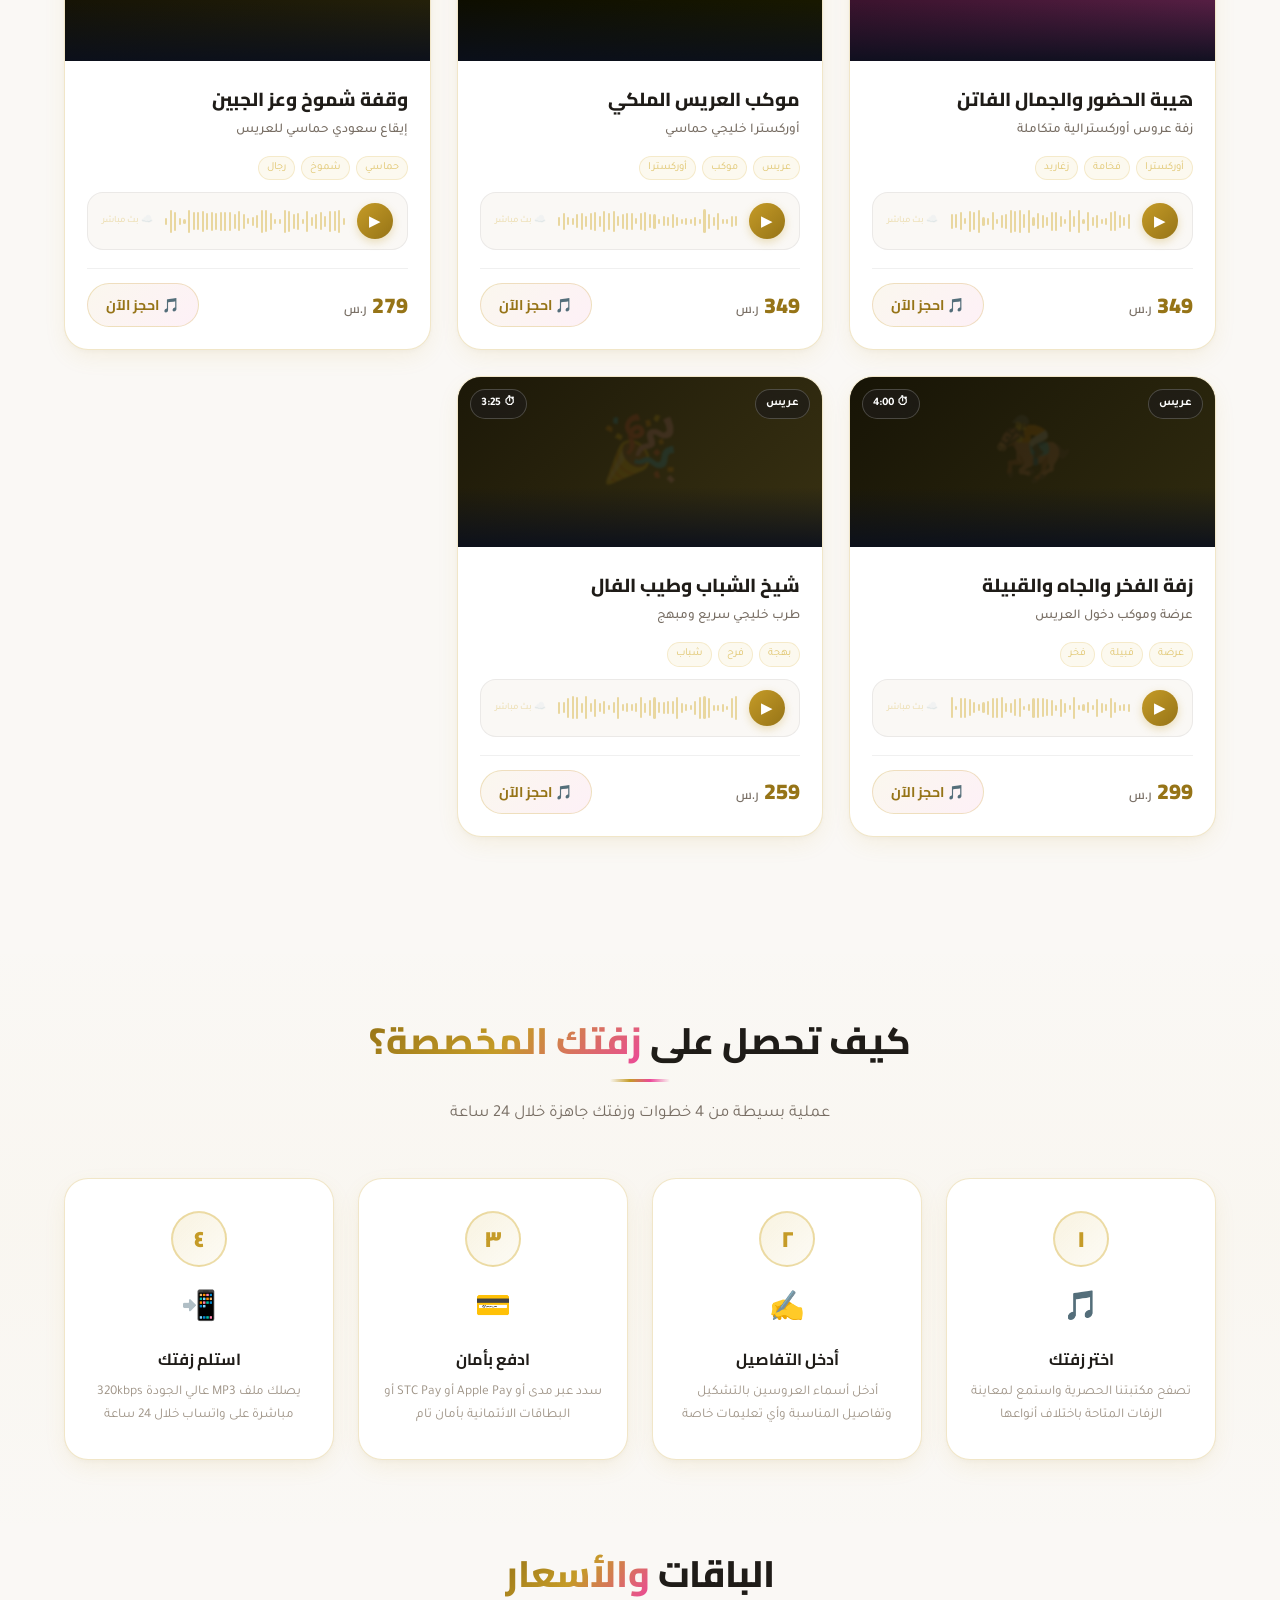
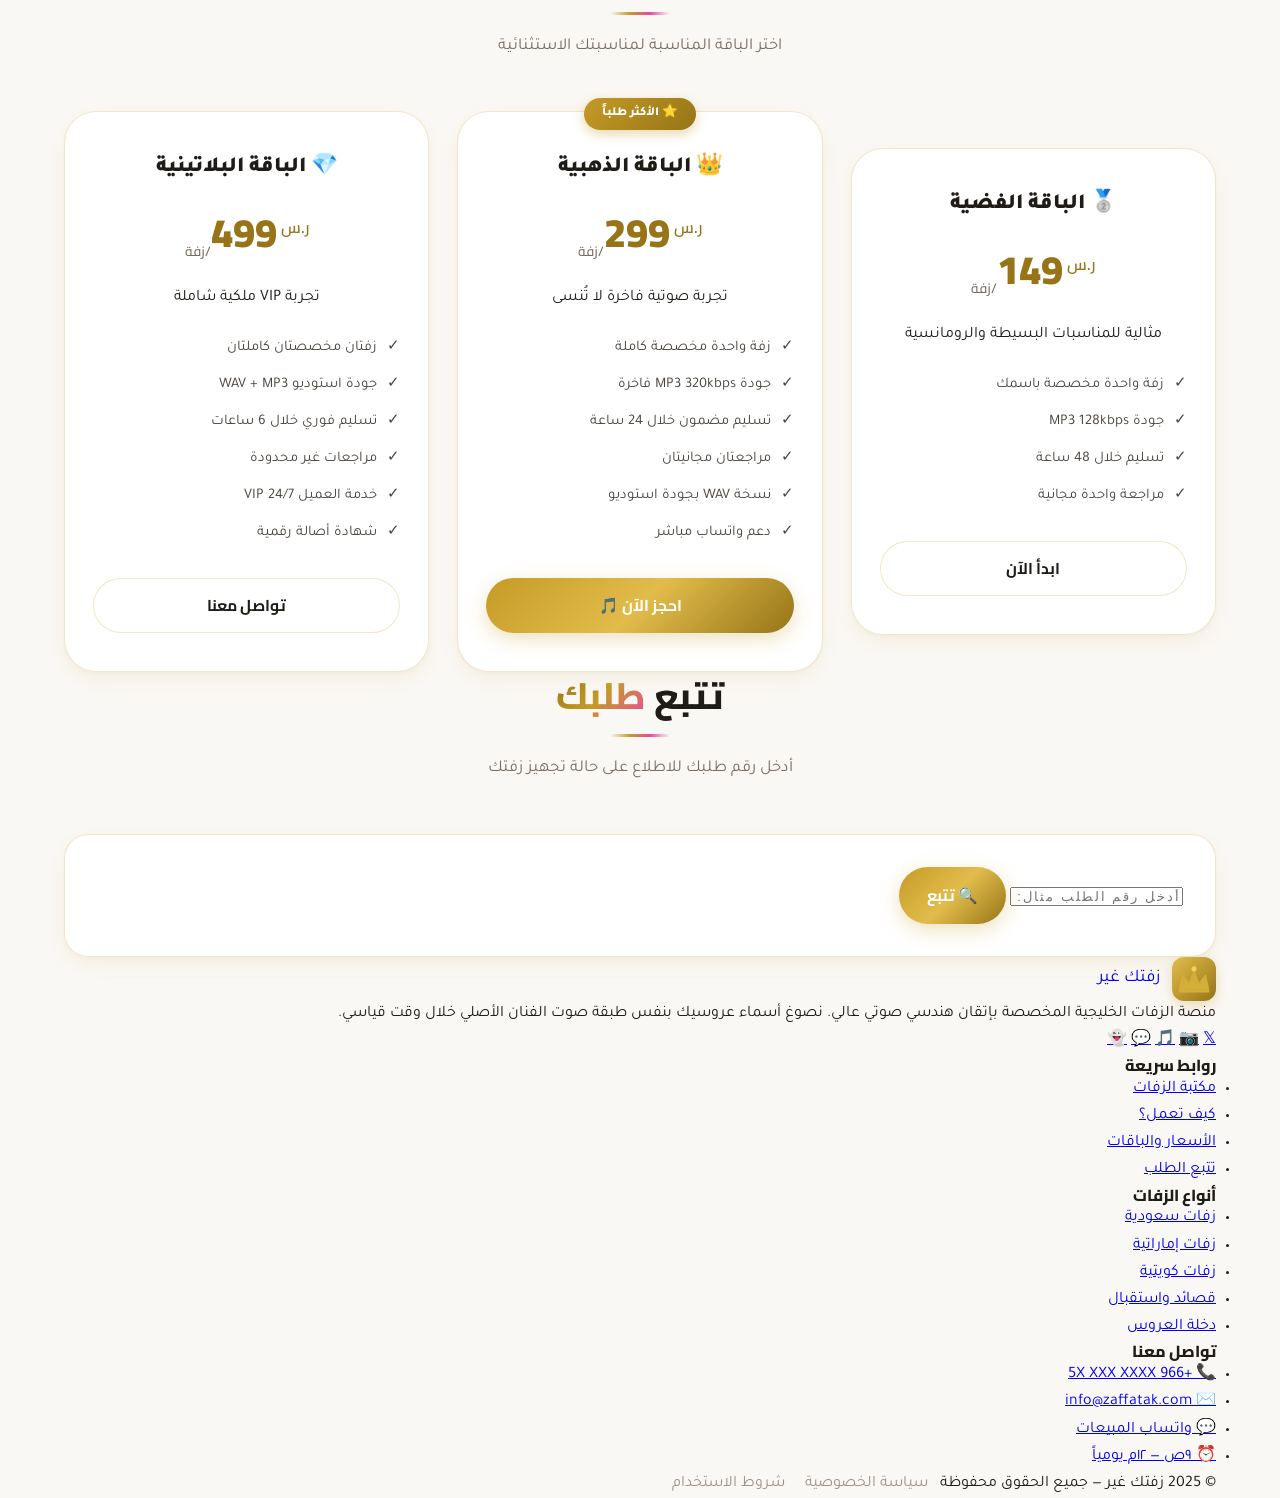
==== commit abcf3bb9: "feat(redesign): luminous modern luxury UI redesign with app-like mobile bottom nav and zero-failure " ====
--- a/index.html
+++ b/index.html
@@ -766,18 +766,35 @@
       </div>
     </div>
 
-    <!-- Right Controls -->
-    <div class="player-right">
-      <div class="volume-wrap">
-        <span class="volume-icon" id="volume-icon" aria-label="الصوت">🔊</span>
-        <input type="range" class="volume-slider" id="volume-slider" min="0" max="100" value="75" aria-label="مستوى الصوت" />
-      </div>
-      <button class="player-close-btn" id="player-close" aria-label="إغلاق المشغل">✕</button>
-    </div>
-  </div>
-</div>
-
-<script src="https://www.youtube.com/iframe_api"></script>
+<!-- ══════════════════════════════════════════════════════
+     MOBILE BOTTOM APP NAVIGATION (للهواتف)
+     ══════════════════════════════════════════════════════ -->
+<nav class="mobile-bottom-nav" aria-label="شريط التنقل السفلي">
+  <a href="#hero" class="mobile-nav-item active">
+    <span class="mn-icon">🏠</span>
+    <span>الرئيسية</span>
+  </a>
+  <a href="#catalog" class="mobile-nav-item">
+    <span class="mn-icon">🎵</span>
+    <span>الزفات</span>
+  </a>
+  <a href="#how-it-works" class="mobile-nav-item">
+    <span class="mn-icon">⚡</span>
+    <span>الخطوات</span>
+  </a>
+  <a href="#pricing" class="mobile-nav-item">
+    <span class="mn-icon">💎</span>
+    <span>الباقات</span>
+  </a>
+  <a href="admin.html" class="mobile-nav-item">
+    <span class="mn-icon">🔐</span>
+    <span>المدير</span>
+  </a>
+</nav>
+
+<!-- Toast Container -->
+<div class="toast-container" id="toast-container" aria-live="polite"></div>
+
 <script src="js/tracks-store.js"></script>
 <script src="js/audio.js"></script>
 <script src="js/app.js"></script>
--- a/css/main.css
+++ b/css/main.css
@@ -1,39 +1,63 @@
 /* ============================================================
-   زفتك غير — نظام التصميم الفاخر الكامل
-   ZaffatakGhair — Complete Luxury Design System
+   زفتك غير — نظام التصميم العصري الفاخر والمبهج
+   ZaffatakGhair — Modern Luminous Luxury & Joyful Design System
    ============================================================ */
 
-@import url('https://fonts.googleapis.com/css2?family=Tajawal:wght@300;400;500;700;800;900&family=Cairo:wght@300;400;600;700;900&display=swap');
-
-/* ── CSS Custom Properties ── */
+@import url('https://fonts.googleapis.com/css2?family=Tajawal:wght@300;400;500;600;700;800;900&family=Cairo:wght@300;400;600;700;800;900&display=swap');
+
+/* ── Luxury Theme Tokens ── */
 :root {
-  --bg-primary:    #0A0F1D;
-  --bg-secondary:  #0D1225;
-  --bg-card:       rgba(255,255,255,0.04);
-  --bg-card-hover: rgba(255,255,255,0.07);
-  --gold:          #D4AF37;
-  --gold-light:    #F0D060;
-  --gold-dark:     #A8861E;
-  --rose-gold:     #C9796A;
-  --pearl:         #F5EFD8;
-  --text-primary:  #F5EFD8;
-  --text-muted:    rgba(245,239,216,0.6);
-  --text-dim:      rgba(245,239,216,0.35);
-  --border-gold:   rgba(212,175,55,0.25);
-  --border-gold-hover: rgba(212,175,55,0.6);
-  --glass-blur:    blur(20px);
-  --glass-blur-lg: blur(40px);
-  --shadow-gold:   0 0 30px rgba(212,175,55,0.15);
-  --shadow-gold-lg:0 0 60px rgba(212,175,55,0.25);
-  --radius-sm:     8px;
-  --radius-md:     16px;
-  --radius-lg:     24px;
-  --radius-xl:     32px;
-  --transition:    0.35s cubic-bezier(0.4,0,0.2,1);
+  /* Canvas & Backgrounds */
+  --bg-primary:        #FAF8F5; /* أوف وايت لؤلؤي مريح وفاتح */
+  --bg-secondary:      #FFFFFF; /* أبيض نقي */
+  --bg-card:           rgba(255, 255, 255, 0.94);
+  --bg-card-hover:     #FFFFFF;
+  --bg-glass:          rgba(255, 255, 255, 0.88);
+  --bg-glass-dark:     rgba(30, 27, 24, 0.95);
+
+  /* Gold & Champagne Palette */
+  --gold:              #C59B27; /* ذهبي شامبين دافئ وساطع */
+  --gold-light:        #E2BC4B;
+  --gold-dark:         #967417;
+  --gold-glow:         rgba(197, 155, 39, 0.22);
+  --gold-tint:         rgba(197, 155, 39, 0.08);
+
+  /* Rose & Romantic Wedding Accents */
+  --rose-gold:         #EC4899; /* وردي كريستالي مبهج */
+  --rose-light:        #F472B6;
+  --rose-tint:         rgba(236, 72, 153, 0.08);
+
+  /* Text & Contrast */
+  --text-primary:      #1F1C18; /* بني فحمي داكن عالي القراءة */
+  --text-secondary:    #4A443D;
+  --text-muted:        #786E64;
+  --text-dim:          #9E9386;
+
+  /* Borders & Shadows */
+  --border-gold:       rgba(197, 155, 39, 0.25);
+  --border-gold-hover: rgba(197, 155, 39, 0.65);
+  --border-subtle:     rgba(0, 0, 0, 0.06);
+
+  --shadow-sm:         0 2px 8px rgba(31, 28, 24, 0.04);
+  --shadow-md:         0 8px 24px -4px rgba(197, 155, 39, 0.12), 0 2px 6px rgba(0, 0, 0, 0.03);
+  --shadow-lg:         0 16px 36px -6px rgba(197, 155, 39, 0.18), 0 4px 12px rgba(0, 0, 0, 0.04);
+  --shadow-glow:       0 0 30px rgba(197, 155, 39, 0.28);
+
+  /* Geometry & Animations */
+  --radius-sm:         10px;
+  --radius-md:         16px;
+  --radius-lg:         24px;
+  --radius-xl:         32px;
+  --radius-pill:       999px;
+  --transition:        0.3s cubic-bezier(0.4, 0, 0.2, 1);
 }
 
 /* ── Reset & Base ── */
-*, *::before, *::after { box-sizing: border-box; margin: 0; padding: 0; }
+*, *::before, *::after {
+  box-sizing: border-box;
+  margin: 0;
+  padding: 0;
+}
 
 html {
   scroll-behavior: smooth;
@@ -47,784 +71,802 @@
   line-height: 1.7;
   overflow-x: hidden;
   -webkit-font-smoothing: antialiased;
-}
-
-/* ── Background Pattern ── */
+  position: relative;
+  min-height: 100vh;
+}
+
+/* ── Ambient Background Pattern ── */
 body::before {
   content: '';
   position: fixed;
   inset: 0;
   background:
-    radial-gradient(ellipse 80% 60% at 50% -10%, rgba(212,175,55,0.08) 0%, transparent 60%),
-    radial-gradient(ellipse 60% 40% at 80% 90%, rgba(201,121,106,0.06) 0%, transparent 50%);
+    radial-gradient(ellipse 80% 50% at 50% -10%, rgba(197, 155, 39, 0.1) 0%, transparent 60%),
+    radial-gradient(ellipse 60% 40% at 90% 90%, rgba(236, 72, 153, 0.06) 0%, transparent 50%),
+    radial-gradient(ellipse 60% 40% at 10% 40%, rgba(197, 155, 39, 0.05) 0%, transparent 50%);
   pointer-events: none;
   z-index: 0;
 }
 
-/* Arabesque geometric overlay */
-body::after {
-  content: '';
-  position: fixed;
-  inset: 0;
-  background-image: url("data:image/svg+xml,%3Csvg xmlns='http://www.w3.org/2000/svg' width='80' height='80'%3E%3Cpath d='M40 0 L80 40 L40 80 L0 40 Z' fill='none' stroke='rgba(212,175,55,0.03)' stroke-width='1'/%3E%3Ccircle cx='40' cy='40' r='20' fill='none' stroke='rgba(212,175,55,0.025)' stroke-width='1'/%3E%3C/svg%3E");
-  pointer-events: none;
-  z-index: 0;
-}
-
 /* ── Scrollbar ── */
-::-webkit-scrollbar { width: 6px; }
+::-webkit-scrollbar { width: 8px; }
 ::-webkit-scrollbar-track { background: var(--bg-primary); }
-::-webkit-scrollbar-thumb { background: var(--gold-dark); border-radius: 99px; }
-
-/* ── Particles container ── */
-#particles {
-  position: absolute;
-  inset: 0;
-  pointer-events: none;
+::-webkit-scrollbar-thumb { background: var(--gold-light); border-radius: 99px; }
+::-webkit-scrollbar-thumb:hover { background: var(--gold); }
+
+/* ── Typography & Gradient Text ── */
+h1, h2, h3, h4, h5, h6 {
+  font-family: 'Cairo', 'Tajawal', sans-serif;
+  color: var(--text-primary);
+  font-weight: 800;
+  line-height: 1.3;
+}
+
+.gold-gradient-text {
+  background: linear-gradient(135deg, var(--gold-dark) 0%, var(--gold) 50%, var(--rose-gold) 100%);
+  -webkit-background-clip: text;
+  -webkit-text-fill-color: transparent;
+  display: inline-block;
+}
+
+/* ── Container & Layout ── */
+.container {
+  max-width: 1200px;
+  margin: 0 auto;
+  padding: 0 24px;
+  position: relative;
   z-index: 1;
-  overflow: hidden;
-}
-
-/* ── Performance optimizations ── */
-.track-card,
-.pricing-card,
-.audio-comparison-card,
-.sticky-player,
-.modal {
-  will-change: transform;
-}
-
-/* ── Mobile touch improvements ── */
-button, a, [role="button"] {
-  -webkit-tap-highlight-color: transparent;
-  touch-action: manipulation;
-}
-
-/* ── Accessibility: focus visible ── */
-:focus-visible {
-  outline: 2px solid var(--gold);
-  outline-offset: 3px;
-  border-radius: 4px;
-}
-button:focus:not(:focus-visible),
-a:focus:not(:focus-visible) {
-  outline: none;
-}
-
-
-/* ── Utility ── */
-.container { max-width: 1280px; margin: 0 auto; padding: 0 24px; position: relative; z-index: 1; }
-.section-padding { padding: 100px 0; }
-.text-gold { color: var(--gold); }
-.text-muted { color: var(--text-muted); }
-
+}
+
+.section-padding {
+  padding: 90px 0;
+}
+
+.section-header {
+  text-align: center;
+  margin-bottom: 50px;
+}
+
+.section-title {
+  font-size: 2.3rem;
+  margin-bottom: 12px;
+}
+
+.section-subtitle {
+  font-size: 1.05rem;
+  color: var(--text-muted);
+  max-width: 600px;
+  margin: 0 auto;
+}
+
+.gold-divider {
+  width: 60px;
+  height: 3px;
+  background: linear-gradient(90deg, transparent, var(--gold), var(--rose-gold), transparent);
+  margin: 14px auto 18px;
+  border-radius: 99px;
+}
+
+/* ── Glass Cards ── */
 .glass-card {
   background: var(--bg-card);
-  backdrop-filter: var(--glass-blur);
-  -webkit-backdrop-filter: var(--glass-blur);
+  backdrop-filter: blur(16px);
+  -webkit-backdrop-filter: blur(16px);
   border: 1px solid var(--border-gold);
   border-radius: var(--radius-lg);
-}
-
-.gold-gradient-text {
-  background: linear-gradient(135deg, var(--gold-light) 0%, var(--gold) 50%, var(--gold-dark) 100%);
-  -webkit-background-clip: text;
-  -webkit-text-fill-color: transparent;
-  background-clip: text;
-}
-
+  box-shadow: var(--shadow-md);
+  transition: var(--transition);
+}
+
+.glass-card:hover {
+  border-color: var(--border-gold-hover);
+  box-shadow: var(--shadow-lg);
+  transform: translateY(-4px);
+}
+
+/* ── Buttons ── */
 .btn-primary {
-  display: inline-flex;
-  align-items: center;
-  gap: 10px;
-  background: linear-gradient(135deg, var(--gold) 0%, var(--gold-dark) 100%);
-  color: #0A0F1D;
-  font-family: 'Tajawal', sans-serif;
+  background: linear-gradient(135deg, var(--gold) 0%, var(--gold-light) 50%, var(--gold-dark) 100%);
+  color: #FFFFFF;
+  font-family: 'Cairo', sans-serif;
   font-weight: 700;
-  font-size: 1rem;
-  padding: 14px 32px;
-  border-radius: var(--radius-xl);
+  font-size: 0.98rem;
+  padding: 13px 28px;
+  border-radius: var(--radius-pill);
   border: none;
   cursor: pointer;
-  transition: var(--transition);
+  display: inline-flex;
+  align-items: center;
+  gap: 10px;
   text-decoration: none;
-  white-space: nowrap;
+  box-shadow: 0 6px 20px rgba(197, 155, 39, 0.3);
+  transition: var(--transition);
   position: relative;
   overflow: hidden;
 }
 
-.btn-primary::before {
+.btn-primary:hover {
+  transform: translateY(-2px);
+  box-shadow: 0 10px 25px rgba(197, 155, 39, 0.45);
+  filter: brightness(1.05);
+}
+
+.btn-primary:active {
+  transform: translateY(0);
+}
+
+.btn-ghost {
+  background: rgba(255, 255, 255, 0.85);
+  color: var(--text-primary);
+  font-family: 'Cairo', sans-serif;
+  font-weight: 700;
+  font-size: 0.98rem;
+  padding: 12px 26px;
+  border-radius: var(--radius-pill);
+  border: 1px solid var(--border-gold);
+  cursor: pointer;
+  display: inline-flex;
+  align-items: center;
+  gap: 10px;
+  text-decoration: none;
+  backdrop-filter: blur(10px);
+  transition: var(--transition);
+}
+
+.btn-ghost:hover {
+  background: #FFFFFF;
+  border-color: var(--gold);
+  color: var(--gold-dark);
+  box-shadow: var(--shadow-md);
+  transform: translateY(-2px);
+}
+
+/* ══════════════════════════════════════════════════════════
+   HEADER & NAVIGATION
+   ══════════════════════════════════════════════════════════ */
+.main-header {
+  position: fixed;
+  top: 0;
+  left: 0;
+  right: 0;
+  height: 76px;
+  z-index: 100;
+  transition: var(--transition);
+}
+
+.main-header.scrolled {
+  background: rgba(255, 255, 255, 0.92);
+  backdrop-filter: blur(20px);
+  -webkit-backdrop-filter: blur(20px);
+  border-bottom: 1px solid var(--border-gold);
+  box-shadow: 0 4px 20px rgba(31, 28, 24, 0.05);
+}
+
+.nav-container {
+  display: flex;
+  align-items: center;
+  justify-content: space-between;
+  height: 100%;
+}
+
+.logo-wrap {
+  display: flex;
+  align-items: center;
+  gap: 12px;
+  text-decoration: none;
+}
+
+.logo-icon {
+  width: 44px;
+  height: 44px;
+  border-radius: 12px;
+  background: linear-gradient(135deg, var(--gold-light), var(--gold-dark));
+  display: flex;
+  align-items: center;
+  justify-content: center;
+  font-size: 1.4rem;
+  box-shadow: 0 4px 12px rgba(197, 155, 39, 0.3);
+}
+
+.logo-title {
+  font-family: 'Cairo', sans-serif;
+  font-size: 1.45rem;
+  font-weight: 900;
+  color: var(--text-primary);
+  line-height: 1.1;
+}
+
+.logo-sub {
+  font-size: 0.72rem;
+  color: var(--gold-dark);
+  font-weight: 600;
+  letter-spacing: 0.5px;
+}
+
+.nav-links {
+  display: flex;
+  align-items: center;
+  gap: 28px;
+  list-style: none;
+}
+
+.nav-links a {
+  color: var(--text-secondary);
+  text-decoration: none;
+  font-size: 0.96rem;
+  font-weight: 600;
+  transition: var(--transition);
+  position: relative;
+  padding: 6px 0;
+}
+
+.nav-links a:hover {
+  color: var(--gold-dark);
+}
+
+.nav-links a::after {
   content: '';
   position: absolute;
-  inset: 0;
-  background: linear-gradient(135deg, rgba(255,255,255,0.2), transparent);
-  opacity: 0;
-  transition: var(--transition);
-}
-
-.btn-primary:hover { transform: translateY(-2px); box-shadow: 0 12px 35px rgba(212,175,55,0.4); }
-.btn-primary:hover::before { opacity: 1; }
-.btn-primary:active { transform: translateY(0); }
-
-.btn-ghost {
+  bottom: 0;
+  right: 0;
+  width: 0;
+  height: 2px;
+  background: var(--gold);
+  transition: var(--transition);
+  border-radius: 99px;
+}
+
+.nav-links a:hover::after {
+  width: 100%;
+}
+
+.nav-actions {
+  display: flex;
+  align-items: center;
+  gap: 14px;
+}
+
+.admin-nav-btn {
+  background: var(--gold-tint);
+  border: 1px solid var(--border-gold);
+  color: var(--gold-dark);
+  padding: 8px 18px;
+  border-radius: var(--radius-pill);
+  font-size: 0.85rem;
+  font-weight: 700;
+  text-decoration: none;
   display: inline-flex;
   align-items: center;
-  gap: 8px;
-  background: transparent;
-  color: var(--gold);
-  font-family: 'Tajawal', sans-serif;
-  font-weight: 600;
-  font-size: 0.95rem;
-  padding: 12px 24px;
-  border-radius: var(--radius-xl);
-  border: 1px solid var(--border-gold-hover);
-  cursor: pointer;
-  transition: var(--transition);
-  text-decoration: none;
-}
-
-.btn-ghost:hover {
-  background: rgba(212,175,55,0.1);
+  gap: 6px;
+  transition: var(--transition);
+}
+
+.admin-nav-btn:hover {
+  background: var(--gold);
+  color: #FFFFFF;
   border-color: var(--gold);
-  box-shadow: 0 0 20px rgba(212,175,55,0.15);
-}
-
-/* ── Section Title ── */
-.section-title {
-  font-family: 'Cairo', sans-serif;
-  font-size: clamp(2rem, 5vw, 3rem);
-  font-weight: 900;
-  line-height: 1.2;
-  margin-bottom: 16px;
-}
-
-.section-subtitle {
-  font-size: 1.1rem;
-  color: var(--text-muted);
-  max-width: 600px;
-  margin: 0 auto 60px;
-}
-
-.section-header { text-align: center; margin-bottom: 60px; }
-
-/* ── Divider ── */
-.gold-divider {
-  width: 80px;
-  height: 3px;
-  background: linear-gradient(90deg, transparent, var(--gold), transparent);
-  margin: 16px auto;
-  border-radius: 99px;
-}
-
-/* ━━━━━━━━━━━━━━━━━━━━━━━━━━━━━━━━━━━━━━━━━━━━━━━━━━━━━━━━━━
-   HEADER & NAVIGATION
-   ━━━━━━━━━━━━━━━━━━━━━━━━━━━━━━━━━━━━━━━━━━━━━━━━━━━━━━━━━━ */
-
-.header {
-  position: fixed;
-  top: 0; left: 0; right: 0;
-  z-index: 1000;
-  padding: 0;
-  transition: var(--transition);
-}
-
-.header.scrolled {
-  background: rgba(10,15,29,0.92);
-  backdrop-filter: var(--glass-blur);
-  -webkit-backdrop-filter: var(--glass-blur);
-  border-bottom: 1px solid var(--border-gold);
-  box-shadow: 0 4px 30px rgba(0,0,0,0.4);
-}
-
-.nav-inner {
-  display: flex;
-  align-items: center;
-  justify-content: space-between;
-  height: 80px;
-  gap: 24px;
-}
-
-/* Logo */
-.logo-wrap {
-  display: flex;
-  align-items: center;
-  gap: 12px;
-  text-decoration: none;
-  flex-shrink: 0;
-}
-
-.logo-icon {
-  width: 52px;
-  height: 52px;
-  position: relative;
-}
-
-.logo-text {
-  display: flex;
-  flex-direction: column;
-  line-height: 1.1;
-}
-
-.logo-main {
-  font-family: 'Cairo', sans-serif;
-  font-size: 1.4rem;
-  font-weight: 900;
-  background: linear-gradient(135deg, var(--gold-light), var(--gold), var(--gold-dark));
-  -webkit-background-clip: text;
-  -webkit-text-fill-color: transparent;
-  background-clip: text;
-  letter-spacing: -0.5px;
-}
-
-.logo-sub {
-  font-size: 0.65rem;
-  color: var(--text-dim);
-  letter-spacing: 1px;
-  text-transform: uppercase;
-}
-
-/* Navigation Links */
-.nav-links {
-  display: flex;
-  align-items: center;
-  gap: 4px;
-  list-style: none;
-}
-
-.nav-links a {
-  font-family: 'Tajawal', sans-serif;
-  font-weight: 500;
-  font-size: 0.95rem;
-  color: var(--text-muted);
-  text-decoration: none;
-  padding: 8px 16px;
-  border-radius: var(--radius-sm);
-  transition: var(--transition);
-  white-space: nowrap;
-}
-
-.nav-links a:hover, .nav-links a.active {
-  color: var(--gold);
-  background: rgba(212,175,55,0.08);
-}
-
-/* Nav Actions */
-.nav-actions { display: flex; align-items: center; gap: 12px; }
-
-.nav-btn-contact {
-  font-family: 'Tajawal', sans-serif;
-  font-weight: 600;
-  font-size: 0.9rem;
-  color: var(--gold);
-  background: rgba(212,175,55,0.1);
-  border: 1px solid var(--border-gold-hover);
-  padding: 10px 20px;
-  border-radius: var(--radius-xl);
-  cursor: pointer;
-  transition: var(--transition);
-  display: flex;
-  align-items: center;
-  gap: 8px;
-}
-
-.nav-btn-contact:hover { background: rgba(212,175,55,0.18); }
-
-.nav-btn-login {
-  font-family: 'Tajawal', sans-serif;
-  font-weight: 700;
-  font-size: 0.9rem;
-  color: #0A0F1D;
-  background: linear-gradient(135deg, var(--gold), var(--gold-dark));
-  border: none;
-  padding: 10px 22px;
-  border-radius: var(--radius-xl);
-  cursor: pointer;
-  transition: var(--transition);
-  display: flex;
-  align-items: center;
-  gap: 8px;
-}
-
-.nav-btn-login:hover { transform: translateY(-1px); box-shadow: 0 6px 20px rgba(212,175,55,0.35); }
-
-/* Mobile hamburger */
+  box-shadow: 0 4px 14px rgba(197, 155, 39, 0.3);
+}
+
 .hamburger {
   display: none;
+  background: transparent;
+  border: none;
+  cursor: pointer;
+  padding: 8px;
   flex-direction: column;
   gap: 5px;
-  cursor: pointer;
-  padding: 8px;
-  background: none;
-  border: none;
 }
 
 .hamburger span {
   display: block;
   width: 24px;
-  height: 2px;
-  background: var(--gold);
+  height: 2.5px;
+  background: var(--text-primary);
   border-radius: 99px;
   transition: var(--transition);
 }
 
-/* ━━━━━━━━━━━━━━━━━━━━━━━━━━━━━━━━━━━━━━━━━━━━━━━━━━━━━━━━━━
+/* ══════════════════════════════════════════════════════════
    HERO SECTION
-   ━━━━━━━━━━━━━━━━━━━━━━━━━━━━━━━━━━━━━━━━━━━━━━━━━━━━━━━━━━ */
-
+   ══════════════════════════════════════════════════════════ */
 .hero {
-  min-height: 100vh;
-  display: flex;
-  align-items: center;
+  padding-top: 130px;
+  padding-bottom: 70px;
   position: relative;
   overflow: hidden;
-  padding-top: 80px;
 }
 
 .hero-bg {
   position: absolute;
   inset: 0;
-  background: url('../assets/hero-bg.jpg') center/cover no-repeat;
+  background-image: url('../assets/hero-bg.jpg');
+  background-size: cover;
+  background-position: center 30%;
+  opacity: 0.08;
+  pointer-events: none;
   z-index: 0;
 }
 
-.hero-bg::after {
-  content: '';
-  position: absolute;
-  inset: 0;
-  background: linear-gradient(
-    to bottom,
-    rgba(10,15,29,0.75) 0%,
-    rgba(10,15,29,0.55) 40%,
-    rgba(10,15,29,0.9) 80%,
-    var(--bg-primary) 100%
-  );
-}
-
 .hero-content {
+  display: grid;
+  grid-template-columns: 1.15fr 0.85fr;
+  gap: 40px;
+  align-items: center;
   position: relative;
   z-index: 2;
-  display: grid;
-  grid-template-columns: 1fr 420px;
-  gap: 60px;
-  align-items: center;
-  padding: 80px 0;
 }
 
 .hero-badge {
   display: inline-flex;
   align-items: center;
   gap: 8px;
-  background: rgba(212,175,55,0.1);
-  border: 1px solid rgba(212,175,55,0.3);
-  color: var(--gold);
-  font-size: 0.85rem;
-  font-weight: 600;
+  background: #FFFFFF;
+  border: 1px solid var(--border-gold);
   padding: 8px 18px;
-  border-radius: var(--radius-xl);
-  margin-bottom: 24px;
-  animation: fadeInDown 0.8s ease;
+  border-radius: var(--radius-pill);
+  font-size: 0.86rem;
+  font-weight: 700;
+  color: var(--gold-dark);
+  box-shadow: var(--shadow-sm);
+  margin-bottom: 20px;
 }
 
 .hero-badge .dot {
   width: 8px;
   height: 8px;
-  background: var(--gold);
+  background: var(--rose-gold);
   border-radius: 50%;
-  animation: pulse-dot 2s infinite;
-}
-
-@keyframes pulse-dot {
-  0%, 100% { opacity: 1; transform: scale(1); }
-  50% { opacity: 0.5; transform: scale(0.7); }
+  box-shadow: 0 0 8px var(--rose-gold);
+  animation: pulseDot 2s infinite;
+}
+
+@keyframes pulseDot {
+  0%, 100% { transform: scale(1); opacity: 1; }
+  50% { transform: scale(1.3); opacity: 0.7; }
 }
 
 .hero-title {
-  font-family: 'Cairo', sans-serif;
-  font-size: clamp(2.2rem, 5vw, 3.6rem);
+  font-size: 2.9rem;
   font-weight: 900;
-  line-height: 1.2;
-  margin-bottom: 20px;
-  animation: fadeInUp 0.9s ease 0.1s both;
+  line-height: 1.25;
+  margin-bottom: 18px;
 }
 
 .hero-title .highlight {
-  background: linear-gradient(135deg, var(--gold-light), var(--gold), var(--rose-gold));
+  background: linear-gradient(135deg, var(--gold-dark), var(--gold), var(--rose-gold));
   -webkit-background-clip: text;
   -webkit-text-fill-color: transparent;
-  background-clip: text;
-  display: block;
+  display: inline;
 }
 
 .hero-subtitle {
-  font-size: 1.15rem;
-  color: var(--text-muted);
+  font-size: 1.12rem;
+  color: var(--text-secondary);
   line-height: 1.8;
-  margin-bottom: 40px;
-  animation: fadeInUp 0.9s ease 0.2s both;
+  margin-bottom: 30px;
 }
 
 .hero-cta {
   display: flex;
   gap: 16px;
   flex-wrap: wrap;
-  animation: fadeInUp 0.9s ease 0.3s both;
+  margin-bottom: 40px;
 }
 
 .hero-stats {
-  display: flex;
-  gap: 32px;
-  margin-top: 50px;
-  animation: fadeInUp 0.9s ease 0.4s both;
-}
-
-.hero-stat-item {
-  text-align: center;
-}
-
-.hero-stat-num {
+  display: grid;
+  grid-template-columns: repeat(3, 1fr);
+  gap: 20px;
+  padding-top: 24px;
+  border-top: 1px solid var(--border-subtle);
+}
+
+.hero-stat-item .stat-num {
   font-family: 'Cairo', sans-serif;
-  font-size: 2rem;
+  font-size: 1.8rem;
   font-weight: 900;
-  color: var(--gold);
-  display: block;
-}
-
-.hero-stat-label {
-  font-size: 0.8rem;
-  color: var(--text-dim);
-  display: block;
-  margin-top: 2px;
-}
-
-/* Audio Comparison Card */
+  color: var(--gold-dark);
+  line-height: 1;
+}
+
+.hero-stat-item .stat-desc {
+  font-size: 0.82rem;
+  color: var(--text-muted);
+  font-weight: 600;
+  margin-top: 4px;
+}
+
+/* ── Hero Interactive Audio Comparison Card ── */
+.hero-player-side {
+  position: relative;
+}
+
 .audio-comparison-card {
-  background: rgba(10,15,29,0.7);
-  backdrop-filter: var(--glass-blur);
-  -webkit-backdrop-filter: var(--glass-blur);
+  background: #FFFFFF;
   border: 1px solid var(--border-gold);
   border-radius: var(--radius-xl);
   padding: 28px;
-  animation: fadeInRight 1s ease 0.3s both;
-  box-shadow: var(--shadow-gold-lg), inset 0 1px 0 rgba(212,175,55,0.1);
+  box-shadow: var(--shadow-lg);
   position: relative;
+}
+
+.comparison-badge {
+  display: inline-flex;
+  align-items: center;
+  gap: 6px;
+  background: linear-gradient(135deg, var(--gold-tint), var(--rose-tint));
+  border: 1px solid var(--border-gold);
+  color: var(--gold-dark);
+  padding: 4px 14px;
+  border-radius: var(--radius-pill);
+  font-size: 0.78rem;
+  font-weight: 700;
+  margin-bottom: 16px;
+}
+
+.comparison-track {
+  background: var(--bg-primary);
+  border: 1px solid var(--border-subtle);
+  border-radius: var(--radius-md);
+  padding: 16px;
+  margin-bottom: 14px;
+  transition: var(--transition);
+}
+
+.comparison-item {
+  background: var(--bg-primary);
+  border: 1px solid var(--border-subtle);
+  border-radius: var(--radius-md);
+  padding: 16px;
+  margin-bottom: 14px;
+  transition: var(--transition);
+}
+
+.comparison-item:hover, .comparison-track:hover {
+  border-color: var(--border-gold);
+  background: #FFFFFF;
+  box-shadow: var(--shadow-sm);
+}
+
+.comparison-label {
+  display: flex;
+  align-items: center;
+  gap: 10px;
+  font-size: 0.88rem;
+  font-weight: 700;
+  color: var(--text-primary);
+  margin-bottom: 12px;
+}
+
+.comparison-row {
+  display: flex;
+  align-items: center;
+  gap: 12px;
+}
+
+.tag {
+  font-size: 0.72rem;
+  font-weight: 800;
+  padding: 2px 10px;
+  border-radius: 99px;
+  background: rgba(120, 110, 100, 0.12);
+  color: var(--text-muted);
+}
+
+.tag.after {
+  background: var(--gold-tint);
+  color: var(--gold-dark);
+  border: 1px solid var(--border-gold);
+}
+
+.mini-waveform {
+  flex: 1;
+  height: 36px;
+  display: flex;
+  align-items: center;
+  gap: 3px;
   overflow: hidden;
 }
 
-.audio-comparison-card::before {
-  content: '';
-  position: absolute;
-  top: 0; right: 0;
-  width: 200px;
-  height: 200px;
-  background: radial-gradient(circle, rgba(212,175,55,0.05) 0%, transparent 70%);
-  pointer-events: none;
-}
-
-.comparison-title {
-  font-family: 'Cairo', sans-serif;
-  font-size: 1rem;
-  font-weight: 700;
-  color: var(--gold);
-  margin-bottom: 20px;
-  display: flex;
-  align-items: center;
-  gap: 8px;
-}
-
-.comparison-item {
-  display: flex;
-  flex-direction: column;
-  gap: 10px;
-  margin-bottom: 18px;
-}
-
-.comparison-label {
-  font-size: 0.8rem;
-  color: var(--text-dim);
-  font-weight: 500;
-  display: flex;
-  align-items: center;
-  gap: 6px;
-}
-
-.comparison-label .tag {
-  background: rgba(212,175,55,0.15);
-  color: var(--gold);
-  padding: 2px 8px;
+.mini-waveform .bar {
+  flex: 1;
+  background: var(--gold-light);
+  opacity: 0.6;
   border-radius: 99px;
-  font-size: 0.7rem;
-  font-weight: 700;
-}
-
-.comparison-label .tag.after {
-  background: rgba(201,121,106,0.15);
-  color: var(--rose-gold);
-}
-
-/* Mini waveform */
-.mini-waveform {
-  height: 48px;
-  display: flex;
-  align-items: center;
-  gap: 2px;
-  cursor: pointer;
-  position: relative;
-}
-
-.mini-waveform .bar {
-  width: 3px;
-  background: rgba(212,175,55,0.25);
-  border-radius: 99px;
-  transition: height 0.3s ease, background 0.3s ease;
-  flex-shrink: 0;
+  transition: height 0.15s ease;
 }
 
 .mini-waveform.active .bar {
-  background: var(--gold);
-  animation: waveAnim var(--dur, 0.8s) ease-in-out infinite alternate;
-  animation-delay: var(--delay, 0s);
-}
-
-.mini-waveform.after-wave.active .bar {
-  background: var(--rose-gold);
-}
-
-@keyframes waveAnim {
-  0% { transform: scaleY(0.4); }
-  100% { transform: scaleY(1); }
+  opacity: 1;
+  background: linear-gradient(to top, var(--gold-dark), var(--rose-gold));
+  animation: miniWave 0.5s ease-in-out infinite alternate;
 }
 
 .comparison-play-btn {
   width: 44px;
   height: 44px;
   border-radius: 50%;
-  border: 2px solid var(--gold);
-  background: rgba(212,175,55,0.1);
-  color: var(--gold);
+  background: linear-gradient(135deg, var(--gold), var(--gold-dark));
+  color: #FFFFFF;
+  border: none;
+  cursor: pointer;
   display: flex;
   align-items: center;
   justify-content: center;
+  font-size: 1.1rem;
+  box-shadow: 0 4px 12px rgba(197, 155, 39, 0.35);
+  transition: var(--transition);
+  flex-shrink: 0;
+}
+
+.comparison-play-btn:hover {
+  transform: scale(1.08);
+}
+
+.comparison-waveform {
+  flex: 1;
+  height: 36px;
+  display: flex;
+  align-items: center;
+  gap: 3px;
+  overflow: hidden;
+}
+
+.comparison-waveform span {
+  flex: 1;
+  background: var(--gold-light);
+  height: 15%;
+  border-radius: 99px;
+  transition: height 0.15s ease;
+}
+
+/* ══════════════════════════════════════════════════════════
+   FEATURES STRIP
+   ══════════════════════════════════════════════════════════ */
+.features-strip {
+  border-top: 1px solid var(--border-subtle);
+  border-bottom: 1px solid var(--border-subtle);
+  padding: 18px 0;
+  overflow: hidden;
+  background: #FFFFFF;
+  box-shadow: var(--shadow-sm);
+}
+
+.features-inner {
+  display: flex;
+  gap: 50px;
+  animation: scrollMarquee 35s linear infinite;
+  width: max-content;
+}
+
+.feature-item {
+  display: flex;
+  align-items: center;
+  gap: 10px;
+  white-space: nowrap;
+  font-size: 0.92rem;
+  color: var(--text-secondary);
+  font-weight: 600;
+}
+
+.feature-item .fi { font-size: 1.25rem; }
+
+@keyframes scrollMarquee {
+  0% { transform: translateX(0); }
+  100% { transform: translateX(-50%); }
+}
+
+/* ══════════════════════════════════════════════════════════
+   CATALOG & CATEGORY CHIPS
+   ══════════════════════════════════════════════════════════ */
+.filter-tabs {
+  display: flex;
+  gap: 10px;
+  justify-content: center;
+  flex-wrap: wrap;
+  margin-bottom: 40px;
+}
+
+.filter-tab {
+  background: #FFFFFF;
+  border: 1px solid var(--border-subtle);
+  color: var(--text-secondary);
+  padding: 10px 20px;
+  border-radius: var(--radius-pill);
+  font-family: 'Cairo', sans-serif;
+  font-size: 0.92rem;
+  font-weight: 700;
   cursor: pointer;
   transition: var(--transition);
-  flex-shrink: 0;
-}
-
-.comparison-play-btn:hover {
-  background: var(--gold);
-  color: #0A0F1D;
-  box-shadow: 0 0 20px rgba(212,175,55,0.4);
-}
-
-.comparison-row {
-  display: flex;
-  align-items: center;
-  gap: 12px;
-}
-
-/* ━━━━━━━━━━━━━━━━━━━━━━━━━━━━━━━━━━━━━━━━━━━━━━━━━━━━━━━━━━
-   CATALOG SECTION
-   ━━━━━━━━━━━━━━━━━━━━━━━━━━━━━━━━━━━━━━━━━━━━━━━━━━━━━━━━━━ */
-
-.catalog-section { padding: 100px 0 140px; }
-
-/* Filter Tabs */
-.filter-tabs {
-  display: flex;
-  gap: 10px;
-  flex-wrap: wrap;
-  justify-content: center;
-  margin-bottom: 50px;
-}
-
-.filter-tab {
-  font-family: 'Tajawal', sans-serif;
-  font-weight: 600;
-  font-size: 0.9rem;
-  color: var(--text-muted);
-  background: rgba(255,255,255,0.04);
-  border: 1px solid rgba(255,255,255,0.08);
-  padding: 10px 22px;
-  border-radius: var(--radius-xl);
-  cursor: pointer;
-  transition: var(--transition);
-  white-space: nowrap;
+  display: inline-flex;
+  align-items: center;
+  gap: 8px;
+  box-shadow: var(--shadow-sm);
 }
 
 .filter-tab:hover {
-  color: var(--gold);
-  border-color: rgba(212,175,55,0.3);
-  background: rgba(212,175,55,0.05);
+  border-color: var(--border-gold);
+  color: var(--gold-dark);
+  transform: translateY(-2px);
 }
 
 .filter-tab.active {
-  color: #0A0F1D;
   background: linear-gradient(135deg, var(--gold), var(--gold-dark));
+  color: #FFFFFF;
   border-color: var(--gold);
-  box-shadow: 0 4px 20px rgba(212,175,55,0.3);
-}
-
-/* Tracks Grid */
+  box-shadow: 0 6px 16px rgba(197, 155, 39, 0.35);
+}
+
+.filter-tab .tab-badge {
+  background: rgba(255, 255, 255, 0.25);
+  padding: 2px 7px;
+  border-radius: 99px;
+  font-size: 0.72rem;
+}
+
+.filter-tab:not(.active) .tab-badge {
+  background: var(--gold-tint);
+  color: var(--gold-dark);
+}
+
+/* ── Tracks Grid ── */
 .tracks-grid {
   display: grid;
-  grid-template-columns: repeat(auto-fill, minmax(320px, 1fr));
-  gap: 24px;
-}
-
-/* Track Card */
+  grid-template-columns: repeat(auto-fill, minmax(340px, 1fr));
+  gap: 26px;
+}
+
 .track-card {
-  background: var(--bg-card);
-  backdrop-filter: var(--glass-blur);
-  -webkit-backdrop-filter: var(--glass-blur);
+  background: #FFFFFF;
   border: 1px solid var(--border-gold);
   border-radius: var(--radius-lg);
   overflow: hidden;
-  transition: var(--transition);
-  cursor: pointer;
-  position: relative;
+  box-shadow: var(--shadow-md);
+  transition: var(--transition);
+  display: flex;
+  flex-direction: column;
 }
 
 .track-card:hover {
   transform: translateY(-6px);
-  border-color: rgba(212,175,55,0.5);
-  box-shadow: 0 20px 50px rgba(0,0,0,0.4), 0 0 30px rgba(212,175,55,0.1);
+  border-color: var(--gold);
+  box-shadow: var(--shadow-lg);
 }
 
 .track-cover {
+  height: 170px;
   position: relative;
-  height: 180px;
   overflow: hidden;
-}
-
-.track-cover img {
-  width: 100%;
-  height: 100%;
-  object-fit: cover;
-  transition: transform 0.6s ease;
-  filter: brightness(0.8);
-}
-
-.track-card:hover .track-cover img { transform: scale(1.06); }
-
-.track-cover-overlay {
-  position: absolute;
-  inset: 0;
-  background: linear-gradient(to bottom, transparent 30%, rgba(10,15,29,0.9) 100%);
+  display: flex;
+  align-items: center;
+  justify-content: center;
 }
 
 .track-region-badge {
   position: absolute;
   top: 12px;
   right: 12px;
-  background: rgba(10,15,29,0.8);
+  background: rgba(31, 28, 24, 0.75);
   backdrop-filter: blur(8px);
-  border: 1px solid var(--border-gold);
-  color: var(--gold);
-  font-size: 0.7rem;
+  color: #FFFFFF;
+  font-size: 0.72rem;
   font-weight: 700;
-  padding: 4px 12px;
+  padding: 4px 10px;
   border-radius: 99px;
+  border: 1px solid rgba(255, 255, 255, 0.2);
+  z-index: 2;
 }
 
 .track-duration-badge {
   position: absolute;
   top: 12px;
   left: 12px;
-  background: rgba(10,15,29,0.8);
+  background: rgba(31, 28, 24, 0.75);
   backdrop-filter: blur(8px);
-  color: var(--text-muted);
+  color: #FFFFFF;
   font-size: 0.72rem;
-  font-weight: 600;
+  font-weight: 700;
   padding: 4px 10px;
   border-radius: 99px;
+  border: 1px solid rgba(255, 255, 255, 0.2);
+  z-index: 2;
 }
 
 .track-play-overlay {
   position: absolute;
   inset: 0;
+  background: rgba(31, 28, 24, 0.35);
   display: flex;
   align-items: center;
   justify-content: center;
   opacity: 0;
   transition: var(--transition);
-  background: rgba(10,15,29,0.4);
-}
-
-.track-card:hover .track-play-overlay { opacity: 1; }
+  z-index: 3;
+}
+
+.track-card:hover .track-play-overlay {
+  opacity: 1;
+}
 
 .track-play-big {
-  width: 60px;
-  height: 60px;
+  width: 54px;
+  height: 54px;
+  border-radius: 50%;
+  background: #FFFFFF;
+  color: var(--gold-dark);
+  display: flex;
+  align-items: center;
+  justify-content: center;
+  font-size: 1.5rem;
+  box-shadow: 0 4px 16px rgba(0, 0, 0, 0.3);
+  cursor: pointer;
+  transition: var(--transition);
+}
+
+.track-play-big:hover {
+  transform: scale(1.15);
+  color: var(--rose-gold);
+}
+
+.track-body {
+  padding: 22px;
+  display: flex;
+  flex-direction: column;
+  flex: 1;
+}
+
+.track-title {
+  font-family: 'Cairo', sans-serif;
+  font-size: 1.18rem;
+  font-weight: 800;
+  color: var(--text-primary);
+  margin-bottom: 4px;
+}
+
+.track-artist {
+  font-size: 0.84rem;
+  color: var(--text-muted);
+  font-weight: 500;
+  margin-bottom: 14px;
+}
+
+.track-mini-player {
+  background: var(--bg-primary);
+  border: 1px solid var(--border-subtle);
+  border-radius: var(--radius-md);
+  padding: 10px 14px;
+  display: flex;
+  align-items: center;
+  gap: 12px;
+  margin-bottom: 18px;
+}
+
+.track-mini-btn {
+  width: 36px;
+  height: 36px;
   border-radius: 50%;
   background: linear-gradient(135deg, var(--gold), var(--gold-dark));
-  color: #0A0F1D;
+  color: #FFFFFF;
+  border: none;
+  cursor: pointer;
   display: flex;
   align-items: center;
   justify-content: center;
-  font-size: 1.4rem;
-  box-shadow: 0 0 30px rgba(212,175,55,0.5);
-  transition: transform 0.2s ease;
-}
-
-.track-play-big:hover { transform: scale(1.1); }
-
-.track-body {
-  padding: 20px;
-}
-
-.track-title {
-  font-family: 'Cairo', sans-serif;
-  font-size: 1.1rem;
-  font-weight: 700;
-  color: var(--text-primary);
-  margin-bottom: 6px;
-  line-height: 1.3;
-}
-
-.track-artist {
-  font-size: 0.82rem;
-  color: var(--text-dim);
-  margin-bottom: 14px;
-  display: flex;
-  align-items: center;
-  gap: 6px;
-}
-
-.track-artist::before {
-  content: '♪';
-  color: var(--gold);
-}
-
-/* Mini player inside card */
-.track-mini-player {
-  display: flex;
-  align-items: center;
-  gap: 10px;
-  margin-bottom: 16px;
-  padding: 10px 12px;
-  background: rgba(0,0,0,0.3);
-  border-radius: var(--radius-sm);
-  border: 1px solid rgba(255,255,255,0.06);
-}
-
-.track-mini-btn {
-  width: 32px;
-  height: 32px;
-  border-radius: 50%;
-  background: rgba(212,175,55,0.15);
-  border: 1px solid var(--border-gold);
-  color: var(--gold);
-  display: flex;
-  align-items: center;
-  justify-content: center;
-  cursor: pointer;
-  transition: var(--transition);
+  font-size: 0.95rem;
   flex-shrink: 0;
-  font-size: 0.75rem;
-}
-
-.track-mini-btn:hover, .track-mini-btn.playing {
-  background: var(--gold);
-  color: #0A0F1D;
+  transition: var(--transition);
+  box-shadow: 0 3px 8px rgba(197, 155, 39, 0.3);
+}
+
+.track-mini-btn.playing {
+  background: linear-gradient(135deg, var(--rose-gold), var(--rose-light));
+  animation: pulseMini 1.5s infinite;
+}
+
+@keyframes pulseMini {
+  0%, 100% { transform: scale(1); }
+  50% { transform: scale(1.1); }
 }
 
 .track-mini-waveform {
@@ -832,240 +874,424 @@
   height: 28px;
   display: flex;
   align-items: center;
-  gap: 2px;
+  gap: 2.5px;
   overflow: hidden;
 }
 
 .track-mini-waveform .bar {
-  width: 2.5px;
+  flex: 1;
+  background: #D4AF37;
+  opacity: 0.45;
   border-radius: 99px;
-  background: rgba(212,175,55,0.2);
-  transition: var(--transition);
+  transition: height 0.15s ease;
 }
 
 .track-mini-waveform.playing .bar {
-  background: var(--gold);
-}
-
-.track-watermark {
-  font-size: 0.65rem;
-  color: var(--text-dim);
-  white-space: nowrap;
+  opacity: 0.95;
+  background: linear-gradient(to top, var(--gold-dark), var(--rose-gold));
+  animation: miniWave 0.5s ease-in-out infinite alternate;
+}
+
+@keyframes miniWave {
+  0% { transform: scaleY(0.3); }
+  100% { transform: scaleY(1); }
 }
 
 .track-footer {
+  margin-top: auto;
   display: flex;
   align-items: center;
   justify-content: space-between;
-  gap: 10px;
+  padding-top: 14px;
+  border-top: 1px solid var(--border-subtle);
 }
 
 .track-price {
   font-family: 'Cairo', sans-serif;
-  font-size: 1.2rem;
+  font-size: 1.35rem;
   font-weight: 900;
-  color: var(--gold);
+  color: var(--gold-dark);
 }
 
 .track-price span {
-  font-size: 0.75rem;
-  font-weight: 500;
-  color: var(--text-dim);
+  font-size: 0.8rem;
+  color: var(--text-muted);
+  font-weight: 600;
 }
 
 .track-book-btn {
-  font-family: 'Tajawal', sans-serif;
+  background: linear-gradient(135deg, var(--gold-tint), var(--rose-tint));
+  border: 1px solid var(--border-gold);
+  color: var(--gold-dark);
+  font-family: 'Cairo', sans-serif;
   font-weight: 700;
-  font-size: 0.85rem;
-  color: #0A0F1D;
-  background: linear-gradient(135deg, var(--gold), var(--gold-dark));
-  border: none;
-  padding: 10px 20px;
-  border-radius: var(--radius-xl);
+  font-size: 0.88rem;
+  padding: 8px 18px;
+  border-radius: var(--radius-pill);
   cursor: pointer;
   transition: var(--transition);
-  white-space: nowrap;
 }
 
 .track-book-btn:hover {
-  transform: scale(1.04);
-  box-shadow: 0 6px 20px rgba(212,175,55,0.4);
-}
-
-/* ━━━━━━━━━━━━━━━━━━━━━━━━━━━━━━━━━━━━━━━━━━━━━━━━━━━━━━━━━━
-   PRICING SECTION
-   ━━━━━━━━━━━━━━━━━━━━━━━━━━━━━━━━━━━━━━━━━━━━━━━━━━━━━━━━━━ */
-
-.pricing-section { padding: 100px 0; background: linear-gradient(to bottom, transparent, rgba(212,175,55,0.02), transparent); }
-
+  background: var(--gold);
+  color: #FFFFFF;
+  border-color: var(--gold);
+  box-shadow: 0 4px 12px rgba(197, 155, 39, 0.3);
+}
+
+/* ══════════════════════════════════════════════════════════
+   HOW IT WORKS & PRICING
+   ══════════════════════════════════════════════════════════ */
+.steps-grid {
+  display: grid;
+  grid-template-columns: repeat(4, 1fr);
+  gap: 24px;
+}
+
+.step-card {
+  background: #FFFFFF;
+  border: 1px solid var(--border-gold);
+  border-radius: var(--radius-lg);
+  padding: 32px 20px;
+  text-align: center;
+  box-shadow: var(--shadow-md);
+  transition: var(--transition);
+}
+
+.step-card:hover {
+  transform: translateY(-5px);
+  border-color: var(--gold);
+  box-shadow: var(--shadow-lg);
+}
+
+.step-num {
+  width: 52px;
+  height: 52px;
+  border-radius: 50%;
+  background: linear-gradient(135deg, var(--gold-tint), var(--rose-tint));
+  border: 2px solid var(--gold);
+  display: flex;
+  align-items: center;
+  justify-content: center;
+  margin: 0 auto 16px;
+  font-family: 'Cairo', sans-serif;
+  font-size: 1.3rem;
+  font-weight: 900;
+  color: var(--gold-dark);
+}
+
+.step-icon { font-size: 1.9rem; margin-bottom: 10px; display: block; }
+.step-title { font-size: 1.15rem; font-weight: 800; margin-bottom: 8px; }
+.step-desc { font-size: 0.88rem; color: var(--text-muted); line-height: 1.7; }
+
+/* Pricing Cards */
 .pricing-grid {
   display: grid;
-  grid-template-columns: repeat(auto-fit, minmax(300px, 1fr));
-  gap: 24px;
-  max-width: 1000px;
-  margin: 0 auto;
+  grid-template-columns: repeat(3, 1fr);
+  gap: 28px;
+  align-items: center;
 }
 
 .pricing-card {
-  background: var(--bg-card);
-  backdrop-filter: var(--glass-blur);
+  background: #FFFFFF;
   border: 1px solid var(--border-gold);
   border-radius: var(--radius-xl);
-  padding: 40px 32px;
+  padding: 38px 28px;
+  box-shadow: var(--shadow-md);
   text-align: center;
   transition: var(--transition);
   position: relative;
-  overflow: hidden;
-}
-
-.pricing-card::before {
-  content: '';
+}
+
+.pricing-card.popular {
+  background: linear-gradient(180deg, #FFFFFF 0%, #FFFDF8 100%);
+  border: 2px solid var(--gold);
+  transform: scale(1.04);
+  box-shadow: var(--shadow-glow);
+}
+
+.pricing-badge {
   position: absolute;
-  top: 0; right: 0; left: 0;
-  height: 3px;
-  background: linear-gradient(90deg, transparent, var(--gold), transparent);
-  opacity: 0;
-  transition: var(--transition);
-}
-
-.pricing-card:hover, .pricing-card.featured {
-  transform: translateY(-8px);
-  border-color: rgba(212,175,55,0.5);
-  box-shadow: 0 30px 60px rgba(0,0,0,0.3), var(--shadow-gold);
-}
-
-.pricing-card:hover::before, .pricing-card.featured::before { opacity: 1; }
-
-.pricing-card.featured {
-  background: linear-gradient(135deg, rgba(212,175,55,0.08), rgba(10,15,29,0.9));
-}
-
-.pricing-badge {
-  display: inline-block;
+  top: -14px;
+  right: 50%;
+  transform: translateX(50%);
   background: linear-gradient(135deg, var(--gold), var(--gold-dark));
-  color: #0A0F1D;
-  font-size: 0.72rem;
+  color: #FFFFFF;
+  font-size: 0.78rem;
   font-weight: 800;
-  padding: 4px 14px;
-  border-radius: 99px;
-  margin-bottom: 20px;
-}
-
-.pricing-name {
-  font-family: 'Cairo', sans-serif;
-  font-size: 1.3rem;
-  font-weight: 700;
-  color: var(--text-primary);
-  margin-bottom: 8px;
-}
-
-.pricing-price {
-  font-family: 'Cairo', sans-serif;
-  font-size: 3rem;
-  font-weight: 900;
-  color: var(--gold);
-  line-height: 1;
-  margin: 20px 0 8px;
-}
-
-.pricing-price sup { font-size: 1.2rem; }
-.pricing-price sub { font-size: 0.9rem; color: var(--text-dim); }
-
-.pricing-desc {
-  font-size: 0.85rem;
-  color: var(--text-muted);
-  margin-bottom: 28px;
-}
+  padding: 5px 18px;
+  border-radius: var(--radius-pill);
+  box-shadow: 0 4px 12px rgba(197, 155, 39, 0.4);
+}
+
+.pricing-name { font-size: 1.35rem; font-weight: 900; margin-bottom: 12px; }
+.pricing-price { font-family: 'Cairo', sans-serif; font-size: 2.5rem; font-weight: 900; color: var(--gold-dark); margin-bottom: 18px; }
+.pricing-price sup { font-size: 1rem; font-weight: 600; margin-left: 4px; }
+.pricing-price sub { font-size: 0.85rem; color: var(--text-muted); font-weight: 500; }
 
 .pricing-features {
   list-style: none;
   text-align: right;
-  margin-bottom: 32px;
+  margin: 24px 0 32px;
   display: flex;
   flex-direction: column;
   gap: 12px;
 }
 
 .pricing-features li {
-  font-size: 0.9rem;
+  font-size: 0.92rem;
+  color: var(--text-secondary);
+  display: flex;
+  align-items: center;
+  gap: 10px;
+}
+
+/* ══════════════════════════════════════════════════════════
+   STICKY FLOATING AUDIO PLAYER (GLASS PILL)
+   ══════════════════════════════════════════════════════════ */
+.sticky-player {
+  position: fixed;
+  bottom: 24px;
+  left: 50%;
+  transform: translate(-50%, 150%);
+  width: calc(100% - 48px);
+  max-width: 900px;
+  background: rgba(255, 255, 255, 0.94);
+  backdrop-filter: blur(24px);
+  -webkit-backdrop-filter: blur(24px);
+  border: 1px solid var(--border-gold);
+  border-radius: var(--radius-pill);
+  box-shadow: var(--shadow-glow), 0 12px 36px rgba(0, 0, 0, 0.12);
+  padding: 12px 24px;
+  z-index: 99;
+  transition: transform 0.4s cubic-bezier(0.34, 1.56, 0.64, 1);
+}
+
+.sticky-player.visible {
+  transform: translate(-50%, 0);
+}
+
+.player-inner {
+  display: flex;
+  align-items: center;
+  justify-content: space-between;
+  gap: 20px;
+}
+
+.player-track-info {
+  display: flex;
+  align-items: center;
+  gap: 14px;
+  min-width: 190px;
+  max-width: 240px;
+}
+
+.player-thumb-placeholder {
+  width: 42px;
+  height: 42px;
+  border-radius: 50%;
+  background: linear-gradient(135deg, var(--gold-light), var(--gold-dark));
+  display: flex;
+  align-items: center;
+  justify-content: center;
+  font-size: 1.2rem;
+  color: #FFFFFF;
+  box-shadow: 0 4px 10px rgba(197, 155, 39, 0.3);
+  animation: spinRecord 6s linear infinite;
+}
+
+@keyframes spinRecord {
+  0% { transform: rotate(0deg); }
+  100% { transform: rotate(360deg); }
+}
+
+.player-track-name {
+  font-size: 0.92rem;
+  font-weight: 800;
+  color: var(--text-primary);
+  white-space: nowrap;
+  overflow: hidden;
+  text-overflow: ellipsis;
+}
+
+.player-track-artist {
+  font-size: 0.75rem;
   color: var(--text-muted);
+}
+
+.player-controls {
+  flex: 1;
+  display: flex;
+  flex-direction: column;
+  align-items: center;
+  gap: 6px;
+  max-width: 420px;
+}
+
+.player-buttons {
+  display: flex;
+  align-items: center;
+  gap: 14px;
+}
+
+.player-btn {
+  background: transparent;
+  border: none;
+  color: var(--text-secondary);
+  font-size: 1.1rem;
+  cursor: pointer;
+  transition: var(--transition);
+}
+
+.player-btn:hover {
+  color: var(--gold-dark);
+  transform: scale(1.15);
+}
+
+.player-btn.play-pause {
+  width: 42px;
+  height: 42px;
+  border-radius: 50%;
+  background: linear-gradient(135deg, var(--gold), var(--gold-dark));
+  color: #FFFFFF;
+  display: flex;
+  align-items: center;
+  justify-content: center;
+  font-size: 1.1rem;
+  box-shadow: 0 4px 14px rgba(197, 155, 39, 0.4);
+}
+
+.player-progress {
+  width: 100%;
   display: flex;
   align-items: center;
   gap: 10px;
 }
 
-.pricing-features li .check {
-  width: 20px;
-  height: 20px;
-  border-radius: 50%;
-  background: rgba(212,175,55,0.15);
-  border: 1px solid rgba(212,175,55,0.4);
-  color: var(--gold);
-  display: flex;
-  align-items: center;
-  justify-content: center;
-  font-size: 0.65rem;
-  flex-shrink: 0;
-}
-
-/* ━━━━━━━━━━━━━━━━━━━━━━━━━━━━━━━━━━━━━━━━━━━━━━━━━━━━━━━━━━
-   ORDER TRACKING
-   ━━━━━━━━━━━━━━━━━━━━━━━━━━━━━━━━━━━━━━━━━━━━━━━━━━━━━━━━━━ */
-
-.tracking-section { padding: 100px 0; }
-
-.tracking-box {
-  max-width: 600px;
-  margin: 0 auto;
-  text-align: center;
-}
-
-.tracking-input-group {
-  display: flex;
+.progress-time {
+  font-size: 0.72rem;
+  font-family: monospace;
+  color: var(--text-muted);
+  width: 32px;
+}
+
+.progress-bar-wrap {
+  flex: 1;
+  height: 18px;
+  position: relative;
+  cursor: pointer;
+  display: flex;
+  align-items: center;
+}
+
+.progress-bg {
+  width: 100%;
+  height: 5px;
+  background: rgba(0, 0, 0, 0.08);
+  border-radius: 99px;
+  overflow: hidden;
+}
+
+.progress-fill {
+  height: 100%;
+  width: 0%;
+  background: linear-gradient(90deg, var(--gold), var(--rose-gold));
+  border-radius: 99px;
+  transition: width 0.1s linear;
+}
+
+.player-right {
+  display: flex;
+  align-items: center;
   gap: 12px;
-  margin-top: 32px;
-}
-
-.tracking-input {
-  flex: 1;
-  font-family: 'Tajawal', sans-serif;
-  font-size: 1rem;
-  color: var(--text-primary);
-  background: rgba(255,255,255,0.05);
-  border: 1px solid var(--border-gold);
-  border-radius: var(--radius-xl);
-  padding: 14px 20px;
-  outline: none;
-  transition: var(--transition);
-  text-align: right;
-  direction: rtl;
-}
-
-.tracking-input:focus {
-  border-color: var(--gold);
-  box-shadow: 0 0 0 3px rgba(212,175,55,0.1);
-}
-
-.tracking-input::placeholder { color: var(--text-dim); }
-
-/* ━━━━━━━━━━━━━━━━━━━━━━━━━━━━━━━━━━━━━━━━━━━━━━━━━━━━━━━━━━
-   BOOKING MODAL
-   ━━━━━━━━━━━━━━━━━━━━━━━━━━━━━━━━━━━━━━━━━━━━━━━━━━━━━━━━━━ */
-
+}
+
+.volume-wrap {
+  display: flex;
+  align-items: center;
+  gap: 8px;
+}
+
+.volume-slider {
+  width: 70px;
+  accent-color: var(--gold);
+  cursor: pointer;
+}
+
+.player-close-btn {
+  background: transparent;
+  border: none;
+  color: var(--text-dim);
+  font-size: 1.1rem;
+  cursor: pointer;
+  transition: var(--transition);
+}
+
+.player-close-btn:hover {
+  color: #ef4444;
+}
+
+/* ══════════════════════════════════════════════════════════
+   MOBILE APP-LIKE BOTTOM NAVIGATION (للجوال)
+   ══════════════════════════════════════════════════════════ */
+.mobile-bottom-nav {
+  display: none;
+  position: fixed;
+  bottom: 0;
+  left: 0;
+  right: 0;
+  height: 64px;
+  background: rgba(255, 255, 255, 0.96);
+  backdrop-filter: blur(20px);
+  -webkit-backdrop-filter: blur(20px);
+  border-top: 1px solid var(--border-gold);
+  box-shadow: 0 -4px 20px rgba(0, 0, 0, 0.05);
+  z-index: 98;
+  justify-content: space-around;
+  align-items: center;
+  padding: 0 10px;
+}
+
+.mobile-nav-item {
+  display: flex;
+  flex-direction: column;
+  align-items: center;
+  gap: 3px;
+  color: var(--text-muted);
+  text-decoration: none;
+  font-size: 0.72rem;
+  font-weight: 700;
+  padding: 6px 12px;
+  border-radius: var(--radius-md);
+  transition: var(--transition);
+}
+
+.mobile-nav-item.active,
+.mobile-nav-item:hover {
+  color: var(--gold-dark);
+}
+
+.mobile-nav-item .mn-icon {
+  font-size: 1.25rem;
+}
+
+/* ══════════════════════════════════════════════════════════
+   BOOKING MODAL & TOAST
+   ══════════════════════════════════════════════════════════ */
 .modal-overlay {
   position: fixed;
   inset: 0;
-  background: rgba(0,0,0,0.7);
+  background: rgba(31, 28, 24, 0.6);
   backdrop-filter: blur(8px);
   -webkit-backdrop-filter: blur(8px);
-  z-index: 2000;
+  z-index: 1000;
   display: flex;
   align-items: center;
   justify-content: center;
   padding: 20px;
   opacity: 0;
   visibility: hidden;
-  transition: opacity 0.35s ease, visibility 0.35s ease;
+  transition: var(--transition);
 }
 
 .modal-overlay.open {
@@ -1074,763 +1300,144 @@
 }
 
 .modal {
-  background: linear-gradient(145deg, #0D1225, #0A0F1D);
+  background: #FFFFFF;
   border: 1px solid var(--border-gold);
   border-radius: var(--radius-xl);
   width: 100%;
-  max-width: 680px;
+  max-width: 580px;
   max-height: 90vh;
   overflow-y: auto;
-  box-shadow: 0 40px 80px rgba(0,0,0,0.6), var(--shadow-gold-lg);
-  position: relative;
-  transform: scale(0.92) translateY(20px);
-  transition: transform 0.35s cubic-bezier(0.34,1.56,0.64,1);
+  box-shadow: var(--shadow-glow), 0 20px 50px rgba(0, 0, 0, 0.2);
+  transform: translateY(20px);
+  transition: var(--transition);
 }
 
 .modal-overlay.open .modal {
-  transform: scale(1) translateY(0);
+  transform: translateY(0);
 }
 
 .modal-header {
-  padding: 28px 32px 20px;
-  border-bottom: 1px solid var(--border-gold);
-  display: flex;
-  align-items: flex-start;
+  padding: 24px 28px 18px;
+  border-bottom: 1px solid var(--border-subtle);
+  display: flex;
+  align-items: center;
   justify-content: space-between;
-  gap: 16px;
-  position: sticky;
-  top: 0;
-  background: inherit;
-  z-index: 10;
-}
-
-.modal-title {
-  font-family: 'Cairo', sans-serif;
+}
+
+.modal-title { font-size: 1.35rem; font-weight: 900; }
+
+.modal-close {
+  background: transparent;
+  border: none;
   font-size: 1.4rem;
-  font-weight: 800;
-}
-
-.modal-track-name {
-  font-size: 0.85rem;
-  color: var(--gold);
-  margin-top: 4px;
-}
-
-.modal-close {
-  width: 36px;
-  height: 36px;
-  border-radius: 50%;
-  background: rgba(255,255,255,0.06);
-  border: 1px solid rgba(255,255,255,0.1);
   color: var(--text-muted);
   cursor: pointer;
-  display: flex;
-  align-items: center;
-  justify-content: center;
-  font-size: 1.2rem;
-  transition: var(--transition);
-  flex-shrink: 0;
-}
-
-.modal-close:hover {
-  background: rgba(255,60,60,0.15);
-  border-color: rgba(255,60,60,0.3);
-  color: #ff6b6b;
-}
-
-.modal-body { padding: 28px 32px; }
-
-.form-row {
-  display: grid;
-  grid-template-columns: 1fr 1fr;
-  gap: 16px;
-}
+  transition: var(--transition);
+}
+
+.modal-close:hover { color: #ef4444; }
+
+.modal-body { padding: 28px; }
 
 .form-group {
-  display: flex;
-  flex-direction: column;
-  gap: 8px;
-  margin-bottom: 20px;
-}
-
-.form-group.full { grid-column: 1 / -1; }
+  margin-bottom: 18px;
+}
 
 .form-label {
-  font-family: 'Tajawal', sans-serif;
+  display: block;
   font-size: 0.88rem;
-  font-weight: 600;
-  color: var(--text-muted);
-  display: flex;
-  align-items: center;
-  gap: 6px;
-}
-
-.form-label .req { color: var(--gold); }
-
-.form-input, .form-textarea, .form-select {
-  font-family: 'Tajawal', sans-serif;
+  font-weight: 700;
+  color: var(--text-primary);
+  margin-bottom: 6px;
+}
+
+.form-input, .form-select, .form-textarea {
+  width: 100%;
+  padding: 12px 16px;
+  background: var(--bg-primary);
+  border: 1px solid var(--border-subtle);
+  border-radius: var(--radius-md);
+  color: var(--text-primary);
+  font-family: inherit;
   font-size: 0.95rem;
-  color: var(--text-primary);
-  background: rgba(255,255,255,0.05);
-  border: 1px solid rgba(255,255,255,0.1);
-  border-radius: var(--radius-md);
-  padding: 13px 16px;
+  transition: var(--transition);
+}
+
+.form-input:focus, .form-select:focus, .form-textarea:focus {
   outline: none;
-  transition: var(--transition);
-  direction: rtl;
-  text-align: right;
-  width: 100%;
-}
-
-.form-input:focus, .form-textarea:focus, .form-select:focus {
   border-color: var(--gold);
-  background: rgba(212,175,55,0.04);
-  box-shadow: 0 0 0 3px rgba(212,175,55,0.08);
-}
-
-.form-input::placeholder, .form-textarea::placeholder { color: var(--text-dim); }
-.form-textarea { resize: vertical; min-height: 90px; }
-.form-select { cursor: pointer; appearance: none; }
-
-.form-hint {
-  font-size: 0.75rem;
-  color: var(--text-dim);
-  display: flex;
-  align-items: center;
-  gap: 4px;
-}
-
-/* Price summary */
-.price-summary {
-  background: rgba(212,175,55,0.06);
-  border: 1px solid rgba(212,175,55,0.2);
-  border-radius: var(--radius-md);
-  padding: 18px 20px;
-  margin: 8px 0 24px;
-}
-
-.price-row {
-  display: flex;
-  align-items: center;
-  justify-content: space-between;
-  font-size: 0.9rem;
-  color: var(--text-muted);
-  padding: 6px 0;
-}
-
-.price-row.total {
-  border-top: 1px solid rgba(212,175,55,0.2);
-  margin-top: 8px;
-  padding-top: 14px;
-  font-size: 1.1rem;
-  font-weight: 700;
-  color: var(--gold);
-}
-
-/* Payment methods */
-.payment-methods {
-  margin-bottom: 24px;
-}
-
-.payment-label {
-  font-size: 0.88rem;
-  font-weight: 600;
-  color: var(--text-muted);
-  margin-bottom: 12px;
-}
-
-.payment-options {
-  display: grid;
-  grid-template-columns: repeat(4, 1fr);
-  gap: 10px;
-}
-
-.payment-option {
-  display: flex;
-  flex-direction: column;
-  align-items: center;
-  gap: 6px;
-  padding: 12px 8px;
-  background: rgba(255,255,255,0.04);
-  border: 1px solid rgba(255,255,255,0.08);
-  border-radius: var(--radius-md);
-  cursor: pointer;
-  transition: var(--transition);
-  font-size: 0.72rem;
-  color: var(--text-dim);
-}
-
-.payment-option:hover, .payment-option.selected {
-  border-color: var(--gold);
-  background: rgba(212,175,55,0.08);
-  color: var(--gold);
-}
-
-.payment-option .pm-icon { font-size: 1.4rem; }
-
-/* Modal footer */
-.modal-footer {
-  padding: 0 32px 28px;
-  display: flex;
-  gap: 12px;
-}
-
-.btn-submit {
-  flex: 1;
-  font-family: 'Tajawal', sans-serif;
-  font-size: 1rem;
-  font-weight: 800;
-  color: #0A0F1D;
-  background: linear-gradient(135deg, var(--gold-light), var(--gold), var(--gold-dark));
-  border: none;
-  border-radius: var(--radius-xl);
-  padding: 16px 24px;
-  cursor: pointer;
-  transition: var(--transition);
-  display: flex;
-  align-items: center;
-  justify-content: center;
-  gap: 10px;
-}
-
-.btn-submit:hover {
-  transform: translateY(-2px);
-  box-shadow: 0 12px 35px rgba(212,175,55,0.45);
-}
-
-/* Success screen */
-.success-screen {
-  display: none;
-  text-align: center;
-  padding: 60px 32px;
-}
-
-.success-icon {
-  width: 80px;
-  height: 80px;
-  border-radius: 50%;
-  background: linear-gradient(135deg, rgba(212,175,55,0.2), rgba(212,175,55,0.05));
-  border: 2px solid var(--gold);
-  display: flex;
-  align-items: center;
-  justify-content: center;
-  font-size: 2.5rem;
-  margin: 0 auto 24px;
-  animation: successPop 0.6s cubic-bezier(0.34,1.56,0.64,1);
-}
-
-@keyframes successPop {
-  0% { transform: scale(0); opacity: 0; }
-  100% { transform: scale(1); opacity: 1; }
-}
-
-.success-title {
-  font-family: 'Cairo', sans-serif;
-  font-size: 1.8rem;
-  font-weight: 900;
-  color: var(--gold);
-  margin-bottom: 12px;
-}
-
-.success-order-id {
-  display: inline-block;
-  background: rgba(212,175,55,0.1);
-  border: 1px solid rgba(212,175,55,0.3);
-  color: var(--gold);
-  font-weight: 700;
-  padding: 8px 24px;
-  border-radius: var(--radius-xl);
-  font-size: 1.1rem;
-  margin: 16px 0 24px;
-  letter-spacing: 2px;
-}
-
-/* ━━━━━━━━━━━━━━━━━━━━━━━━━━━━━━━━━━━━━━━━━━━━━━━━━━━━━━━━━━
-   STICKY AUDIO PLAYER
-   ━━━━━━━━━━━━━━━━━━━━━━━━━━━━━━━━━━━━━━━━━━━━━━━━━━━━━━━━━━ */
-
-.sticky-player {
-  position: fixed;
-  bottom: 0;
-  left: 0;
-  right: 0;
-  z-index: 900;
-  background: rgba(8,12,24,0.95);
-  backdrop-filter: var(--glass-blur-lg);
-  -webkit-backdrop-filter: var(--glass-blur-lg);
-  border-top: 1px solid var(--border-gold);
-  padding: 12px 24px 16px;
-  transform: translateY(100%);
-  transition: transform 0.4s cubic-bezier(0.4,0,0.2,1);
-  box-shadow: 0 -10px 40px rgba(0,0,0,0.5);
-}
-
-.sticky-player.visible { transform: translateY(0); }
-
-.player-inner {
-  max-width: 1280px;
-  margin: 0 auto;
-  display: grid;
-  grid-template-columns: 260px 1fr 200px;
-  align-items: center;
-  gap: 24px;
-}
-
-.player-track-info {
-  display: flex;
-  align-items: center;
-  gap: 14px;
-}
-
-.player-thumb {
-  width: 48px;
-  height: 48px;
-  border-radius: 8px;
-  object-fit: cover;
-  border: 1px solid var(--border-gold);
-  flex-shrink: 0;
-}
-
-.player-thumb-placeholder {
-  width: 48px;
-  height: 48px;
-  border-radius: 8px;
-  background: linear-gradient(135deg, rgba(212,175,55,0.2), rgba(201,121,106,0.15));
-  border: 1px solid var(--border-gold);
-  display: flex;
-  align-items: center;
-  justify-content: center;
-  color: var(--gold);
-  font-size: 1.2rem;
-  flex-shrink: 0;
-}
-
-.player-track-name {
-  font-weight: 700;
-  font-size: 0.95rem;
-  color: var(--text-primary);
-  white-space: nowrap;
-  overflow: hidden;
-  text-overflow: ellipsis;
-}
-
-.player-track-artist {
-  font-size: 0.78rem;
-  color: var(--text-dim);
-  margin-top: 2px;
-}
-
-.player-controls {
-  display: flex;
-  flex-direction: column;
-  gap: 8px;
-  align-items: center;
-}
-
-.player-buttons {
-  display: flex;
-  align-items: center;
-  gap: 16px;
-}
-
-.player-btn {
-  width: 36px;
-  height: 36px;
-  border-radius: 50%;
-  background: transparent;
-  border: none;
-  color: var(--text-muted);
-  display: flex;
-  align-items: center;
-  justify-content: center;
-  cursor: pointer;
-  transition: var(--transition);
-  font-size: 0.9rem;
-}
-
-.player-btn:hover { color: var(--gold); }
-
-.player-btn.play-pause {
-  width: 48px;
-  height: 48px;
-  background: linear-gradient(135deg, var(--gold), var(--gold-dark));
-  color: #0A0F1D;
-  font-size: 1.1rem;
-}
-
-.player-btn.play-pause:hover {
-  box-shadow: 0 0 20px rgba(212,175,55,0.4);
-  transform: scale(1.05);
-}
-
-.player-progress {
-  display: flex;
-  align-items: center;
-  gap: 10px;
-  width: 100%;
-}
-
-.progress-time {
-  font-size: 0.72rem;
-  color: var(--text-dim);
-  white-space: nowrap;
-  width: 36px;
-  flex-shrink: 0;
-}
-
-.progress-time.end { text-align: left; }
-
-.progress-bar-wrap {
-  flex: 1;
-  height: 32px;
-  display: flex;
-  align-items: center;
-  cursor: pointer;
-  position: relative;
-}
-
-.progress-bg {
-  width: 100%;
-  height: 4px;
-  background: rgba(255,255,255,0.1);
-  border-radius: 99px;
-  position: relative;
-  overflow: hidden;
-}
-
-.progress-fill {
-  height: 100%;
-  background: linear-gradient(90deg, var(--gold-dark), var(--gold));
-  border-radius: 99px;
-  width: 0%;
-  transition: width 0.1s linear;
-}
-
-/* Waveform visualizer */
-.waveform-canvas-wrap {
-  position: absolute;
-  inset: 0;
-  display: flex;
-  align-items: center;
-  overflow: hidden;
-  border-radius: 99px;
-}
-
-#waveform-canvas {
-  width: 100%;
-  height: 32px;
-  opacity: 0.6;
-}
-
-.player-right {
-  display: flex;
-  align-items: center;
-  gap: 12px;
-  justify-content: flex-end;
-}
-
-.volume-wrap {
-  display: flex;
-  align-items: center;
-  gap: 8px;
-}
-
-.volume-icon { color: var(--text-dim); font-size: 0.85rem; cursor: pointer; }
-.volume-icon:hover { color: var(--gold); }
-
-.volume-slider {
-  -webkit-appearance: none;
-  width: 80px;
-  height: 4px;
-  background: rgba(255,255,255,0.1);
-  border-radius: 99px;
-  cursor: pointer;
-  outline: none;
-}
-
-.volume-slider::-webkit-slider-thumb {
-  -webkit-appearance: none;
-  width: 14px;
-  height: 14px;
-  background: var(--gold);
-  border-radius: 50%;
-  cursor: pointer;
-  box-shadow: 0 0 6px rgba(212,175,55,0.5);
-}
-
-.player-close-btn {
-  width: 32px;
-  height: 32px;
-  border-radius: 50%;
-  background: rgba(255,255,255,0.06);
-  border: 1px solid rgba(255,255,255,0.08);
-  color: var(--text-dim);
-  display: flex;
-  align-items: center;
-  justify-content: center;
-  cursor: pointer;
-  transition: var(--transition);
-  font-size: 0.8rem;
-}
-
-.player-close-btn:hover { color: #ff6b6b; border-color: rgba(255,60,60,0.3); }
-
-/* ━━━━━━━━━━━━━━━━━━━━━━━━━━━━━━━━━━━━━━━━━━━━━━━━━━━━━━━━━━
-   FOOTER
-   ━━━━━━━━━━━━━━━━━━━━━━━━━━━━━━━━━━━━━━━━━━━━━━━━━━━━━━━━━━ */
-
-.footer {
-  border-top: 1px solid var(--border-gold);
-  padding: 60px 0 30px;
-  position: relative;
-}
-
-.footer-grid {
-  display: grid;
-  grid-template-columns: 2fr 1fr 1fr 1fr;
-  gap: 48px;
-  margin-bottom: 48px;
-}
-
-.footer-brand p {
-  font-size: 0.9rem;
-  color: var(--text-muted);
-  line-height: 1.8;
-  margin: 16px 0 24px;
-}
-
-.footer-social {
-  display: flex;
-  gap: 10px;
-}
-
-.social-btn {
-  width: 40px;
-  height: 40px;
-  border-radius: 50%;
-  background: rgba(255,255,255,0.05);
-  border: 1px solid var(--border-gold);
-  color: var(--text-muted);
-  display: flex;
-  align-items: center;
-  justify-content: center;
-  cursor: pointer;
-  transition: var(--transition);
-  text-decoration: none;
-  font-size: 0.9rem;
-}
-
-.social-btn:hover {
-  background: rgba(212,175,55,0.15);
-  border-color: var(--gold);
-  color: var(--gold);
-}
-
-.footer-col h4 {
-  font-family: 'Cairo', sans-serif;
-  font-weight: 700;
-  font-size: 1rem;
-  color: var(--text-primary);
-  margin-bottom: 20px;
-  position: relative;
-  padding-bottom: 12px;
-}
-
-.footer-col h4::after {
-  content: '';
-  position: absolute;
-  bottom: 0; right: 0;
-  width: 30px;
-  height: 2px;
-  background: var(--gold);
-  border-radius: 99px;
-}
-
-.footer-col ul { list-style: none; display: flex; flex-direction: column; gap: 12px; }
-
-.footer-col ul li a {
-  font-size: 0.88rem;
-  color: var(--text-muted);
-  text-decoration: none;
-  transition: var(--transition);
-}
-
-.footer-col ul li a:hover { color: var(--gold); padding-right: 4px; }
-
-.footer-bottom {
-  border-top: 1px solid rgba(255,255,255,0.06);
-  padding-top: 24px;
-  display: flex;
-  align-items: center;
-  justify-content: space-between;
-  font-size: 0.82rem;
-  color: var(--text-dim);
-}
-
-/* ━━━━━━━━━━━━━━━━━━━━━━━━━━━━━━━━━━━━━━━━━━━━━━━━━━━━━━━━━━
-   TOAST NOTIFICATIONS
-   ━━━━━━━━━━━━━━━━━━━━━━━━━━━━━━━━━━━━━━━━━━━━━━━━━━━━━━━━━━ */
-
+  background: #FFFFFF;
+  box-shadow: 0 0 0 3px var(--gold-glow);
+}
+
+/* Toast Container */
 .toast-container {
   position: fixed;
-  top: 100px;
-  left: 50%;
-  transform: translateX(-50%);
-  z-index: 9999;
+  bottom: 90px;
+  left: 24px;
+  z-index: 10000;
   display: flex;
   flex-direction: column;
   gap: 10px;
-  pointer-events: none;
 }
 
 .toast {
-  background: rgba(13,18,37,0.95);
-  backdrop-filter: var(--glass-blur);
-  border: 1px solid var(--border-gold);
-  border-radius: var(--radius-xl);
-  padding: 14px 22px;
+  background: rgba(31, 28, 24, 0.95);
+  backdrop-filter: blur(12px);
+  color: #FFFFFF;
+  padding: 14px 20px;
+  border-radius: var(--radius-md);
+  border: 1px solid var(--gold);
+  box-shadow: var(--shadow-md);
   font-size: 0.9rem;
   font-weight: 600;
-  color: var(--text-primary);
   display: flex;
   align-items: center;
   gap: 10px;
-  box-shadow: 0 10px 30px rgba(0,0,0,0.4);
-  animation: toastIn 0.4s cubic-bezier(0.34,1.56,0.64,1) both;
-  pointer-events: auto;
-  white-space: nowrap;
-}
-
-.toast.success .toast-icon { color: #4ade80; }
-.toast.error .toast-icon { color: #f87171; }
-.toast.info .toast-icon { color: var(--gold); }
+  animation: toastIn 0.3s ease both;
+}
 
 @keyframes toastIn {
-  0% { transform: translateY(-20px); opacity: 0; }
-  100% { transform: translateY(0); opacity: 1; }
-}
-
-/* ━━━━━━━━━━━━━━━━━━━━━━━━━━━━━━━━━━━━━━━━━━━━━━━━━━━━━━━━━━
-   KEYFRAME ANIMATIONS
-   ━━━━━━━━━━━━━━━━━━━━━━━━━━━━━━━━━━━━━━━━━━━━━━━━━━━━━━━━━━ */
-
-@keyframes fadeInUp {
-  0% { opacity: 0; transform: translateY(30px); }
-  100% { opacity: 1; transform: translateY(0); }
-}
-
-@keyframes fadeInDown {
-  0% { opacity: 0; transform: translateY(-20px); }
-  100% { opacity: 1; transform: translateY(0); }
-}
-
-@keyframes fadeInRight {
-  0% { opacity: 0; transform: translateX(30px); }
-  100% { opacity: 1; transform: translateX(0); }
-}
-
-@keyframes shimmer {
-  0% { background-position: -200% center; }
-  100% { background-position: 200% center; }
-}
-
-.shimmer {
-  background: linear-gradient(90deg, rgba(212,175,55,0.1) 25%, rgba(212,175,55,0.25) 50%, rgba(212,175,55,0.1) 75%);
-  background-size: 200% auto;
-  animation: shimmer 2s linear infinite;
-}
-
-/* Floating particles */
-.particle {
-  position: absolute;
-  border-radius: 50%;
-  pointer-events: none;
-  animation: floatParticle linear infinite;
-}
-
-@keyframes floatParticle {
-  0% { transform: translateY(0) rotate(0deg); opacity: 0.6; }
-  50% { opacity: 0.2; }
-  100% { transform: translateY(-100vh) rotate(360deg); opacity: 0; }
-}
-
-/* ━━━━━━━━━━━━━━━━━━━━━━━━━━━━━━━━━━━━━━━━━━━━━━━━━━━━━━━━━━
-   RESPONSIVE
-   ━━━━━━━━━━━━━━━━━━━━━━━━━━━━━━━━━━━━━━━━━━━━━━━━━━━━━━━━━━ */
-
-@media (max-width: 1024px) {
-  .hero-content { grid-template-columns: 1fr; }
-  .audio-comparison-card { max-width: 520px; }
-  .footer-grid { grid-template-columns: 1fr 1fr; gap: 32px; }
-  .player-inner { grid-template-columns: 220px 1fr 140px; gap: 16px; }
+  0% { transform: translateX(-40px); opacity: 0; }
+  100% { transform: translateX(0); opacity: 1; }
+}
+
+/* ══════════════════════════════════════════════════════════
+   RESPONSIVE DESIGN & MOBILE OPTIMIZATIONS
+   ══════════════════════════════════════════════════════════ */
+@media (max-width: 992px) {
+  .hero-content {
+    grid-template-columns: 1fr;
+    text-align: center;
+    gap: 36px;
+  }
+  .hero-cta { justify-content: center; }
+  .hero-stats { max-width: 500px; margin: 0 auto; }
+  .steps-grid { grid-template-columns: repeat(2, 1fr); }
+  .pricing-grid { grid-template-columns: 1fr; max-width: 440px; margin: 0 auto; }
+  .pricing-card.popular { transform: none; }
 }
 
 @media (max-width: 768px) {
   .nav-links { display: none; }
   .hamburger { display: flex; }
-  .hero-title { font-size: 1.85rem; line-height: 1.35; }
-  .tracks-grid { grid-template-columns: 1fr; }
-  .form-row { grid-template-columns: 1fr; }
-  .payment-options { grid-template-columns: repeat(2, 1fr); }
-  .modal-body { padding: 18px; }
-  .modal-footer { padding: 0 18px 18px; flex-direction: column; }
-  .pricing-grid { grid-template-columns: 1fr; max-width: 360px; }
-  .footer-grid { grid-template-columns: 1fr; gap: 24px; }
-  .filter-tabs { gap: 8px; justify-content: flex-start; overflow-x: auto; padding-bottom: 6px; }
-  .filter-tab { font-size: 0.82rem; padding: 8px 16px; white-space: nowrap; flex-shrink: 0; }
-
-  /* Mobile Sticky Player Layout */
+  .mobile-bottom-nav { display: flex; }
+
+  .hero-title { font-size: 2.2rem; }
+  .section-title { font-size: 1.85rem; }
+
+  .tracks-grid {
+    grid-template-columns: 1fr;
+  }
+
   .sticky-player {
-    padding: 8px 14px 12px;
-    box-shadow: 0 -8px 30px rgba(0,0,0,0.7);
+    bottom: 74px;
+    width: calc(100% - 24px);
+    padding: 10px 16px;
   }
-  .player-inner {
-    grid-template-columns: 1fr;
-    gap: 6px;
-  }
-  .player-track-info {
-    display: flex;
-    align-items: center;
-    gap: 10px;
-  }
-  .player-thumb-placeholder {
-    width: 36px;
-    height: 36px;
-    font-size: 0.95rem;
-  }
-  .player-track-name {
-    font-size: 0.85rem;
-    max-width: 220px;
-  }
-  .player-track-artist {
-    font-size: 0.7rem;
-  }
-  .player-right {
-    display: none;
-  }
-  .player-buttons {
-    gap: 14px;
-  }
-  .player-btn {
-    width: 32px;
-    height: 32px;
-    font-size: 0.85rem;
-  }
-  .player-btn.play-pause {
-    width: 42px;
-    height: 42px;
-    font-size: 1rem;
-  }
-  .progress-time {
-    font-size: 0.68rem;
-    width: 30px;
-  }
-}
-
-@media (max-width: 480px) {
-  .hero-cta { flex-direction: column; gap: 12px; }
-  .hero-stats { gap: 16px; }
-  .tracking-input-group { flex-direction: column; }
-  .audio-comparison-card { padding: 16px; }
-  .track-mini-waveform { max-width: 140px; }
-}
+
+  .player-track-info { min-width: 140px; }
+  .player-right { display: none; }
+
+  .steps-grid { grid-template-columns: 1fr; }
+}
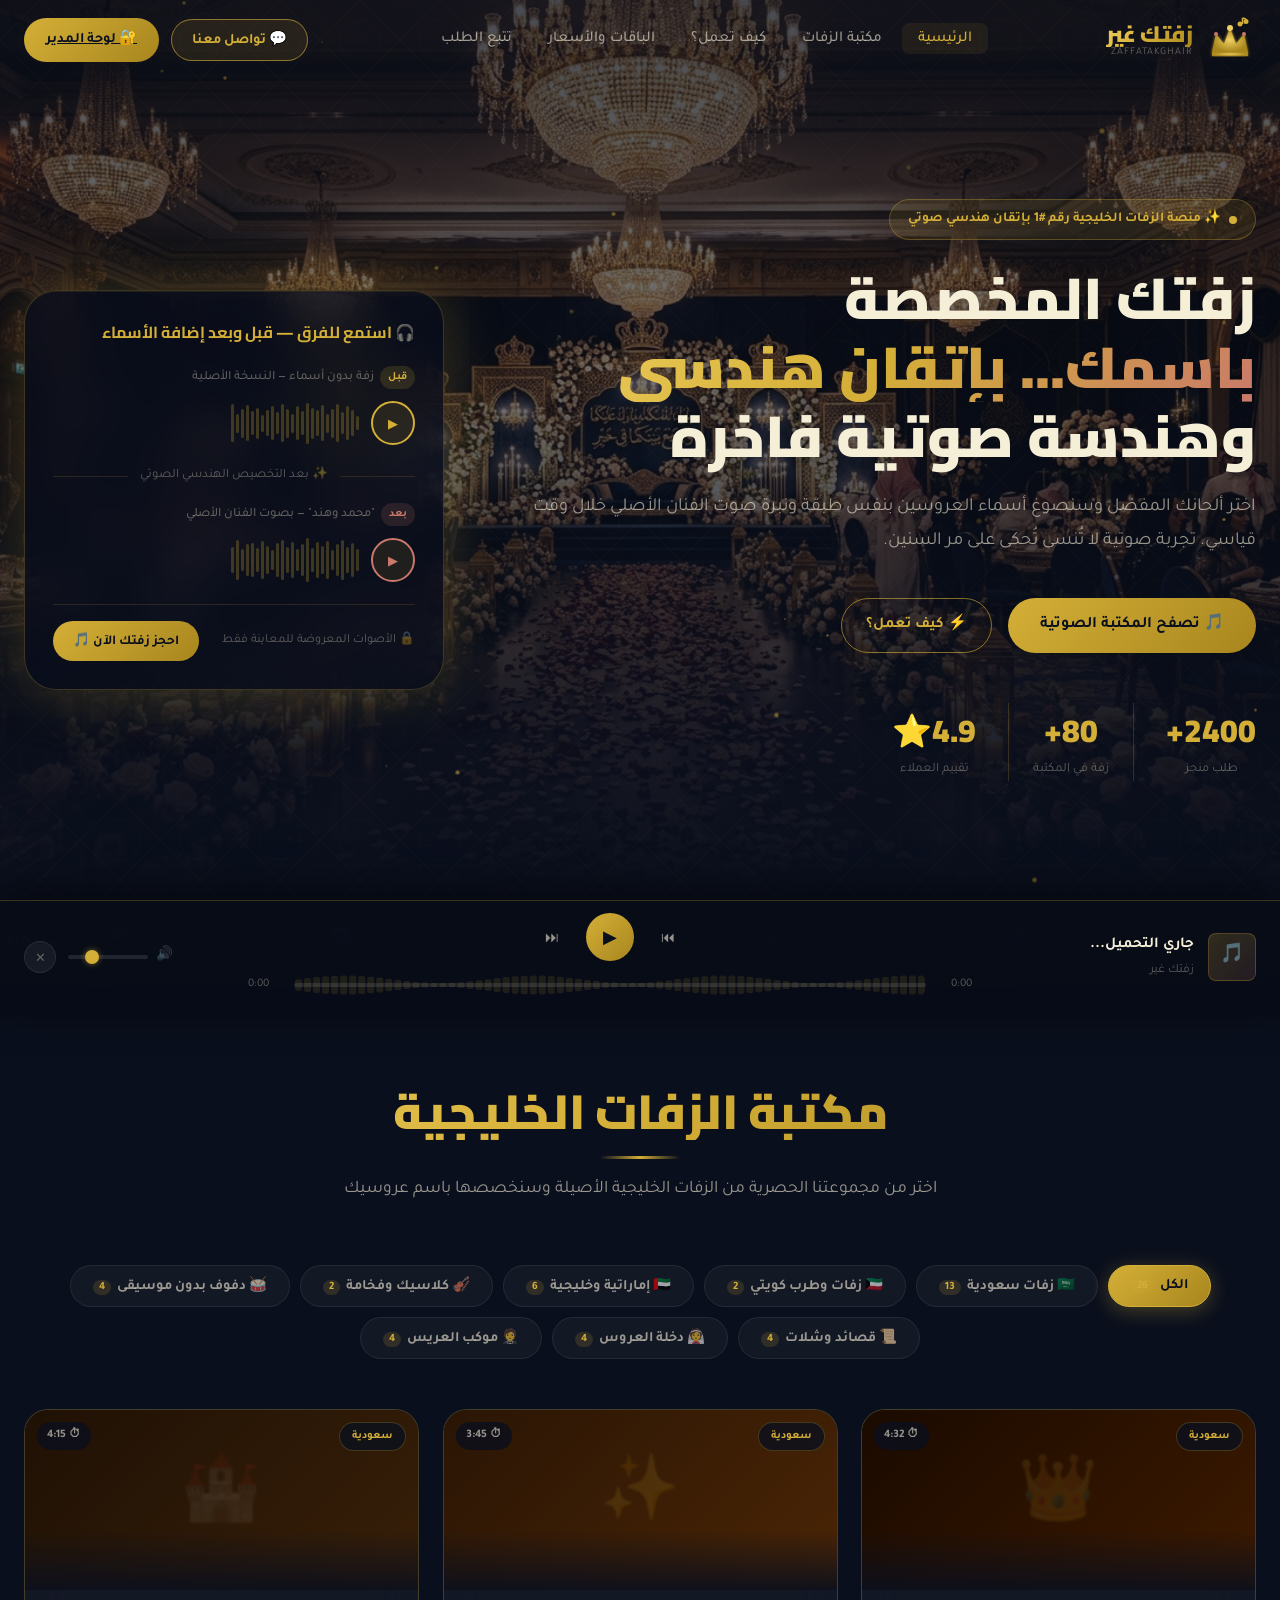
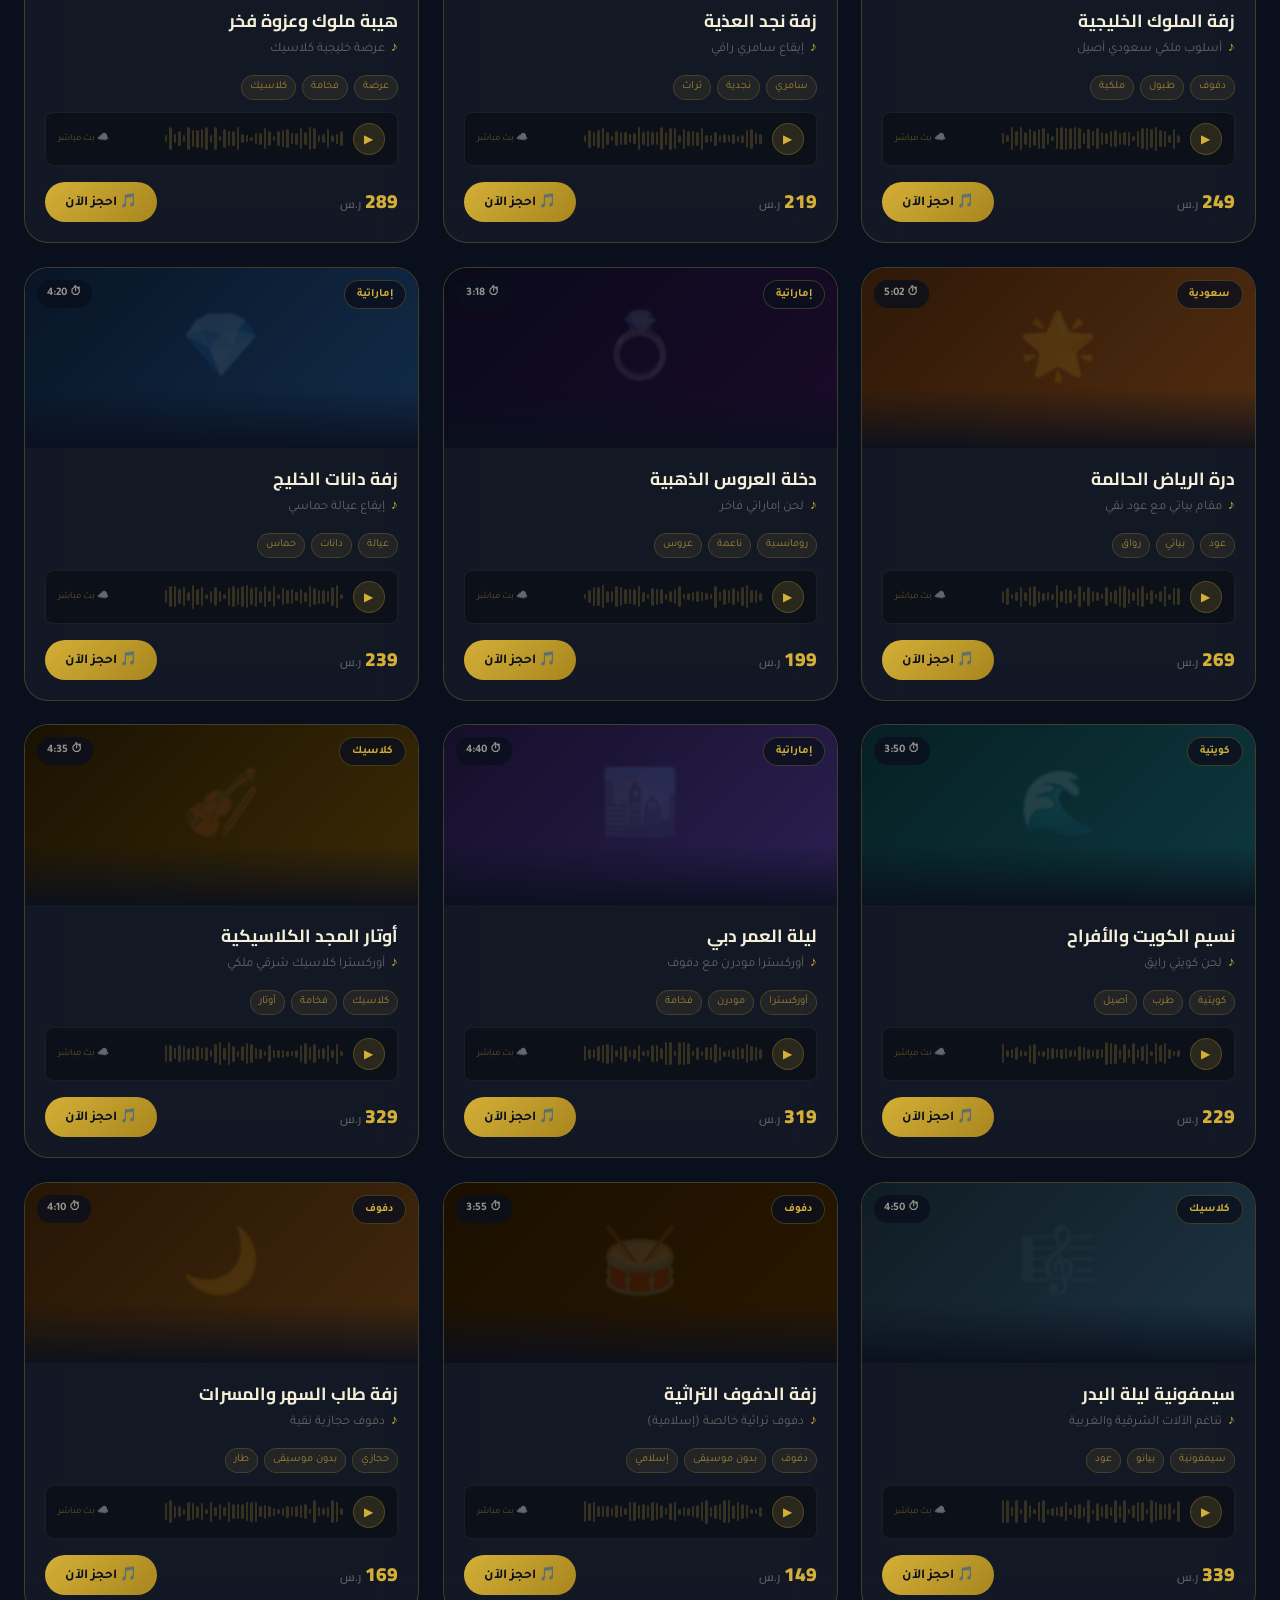
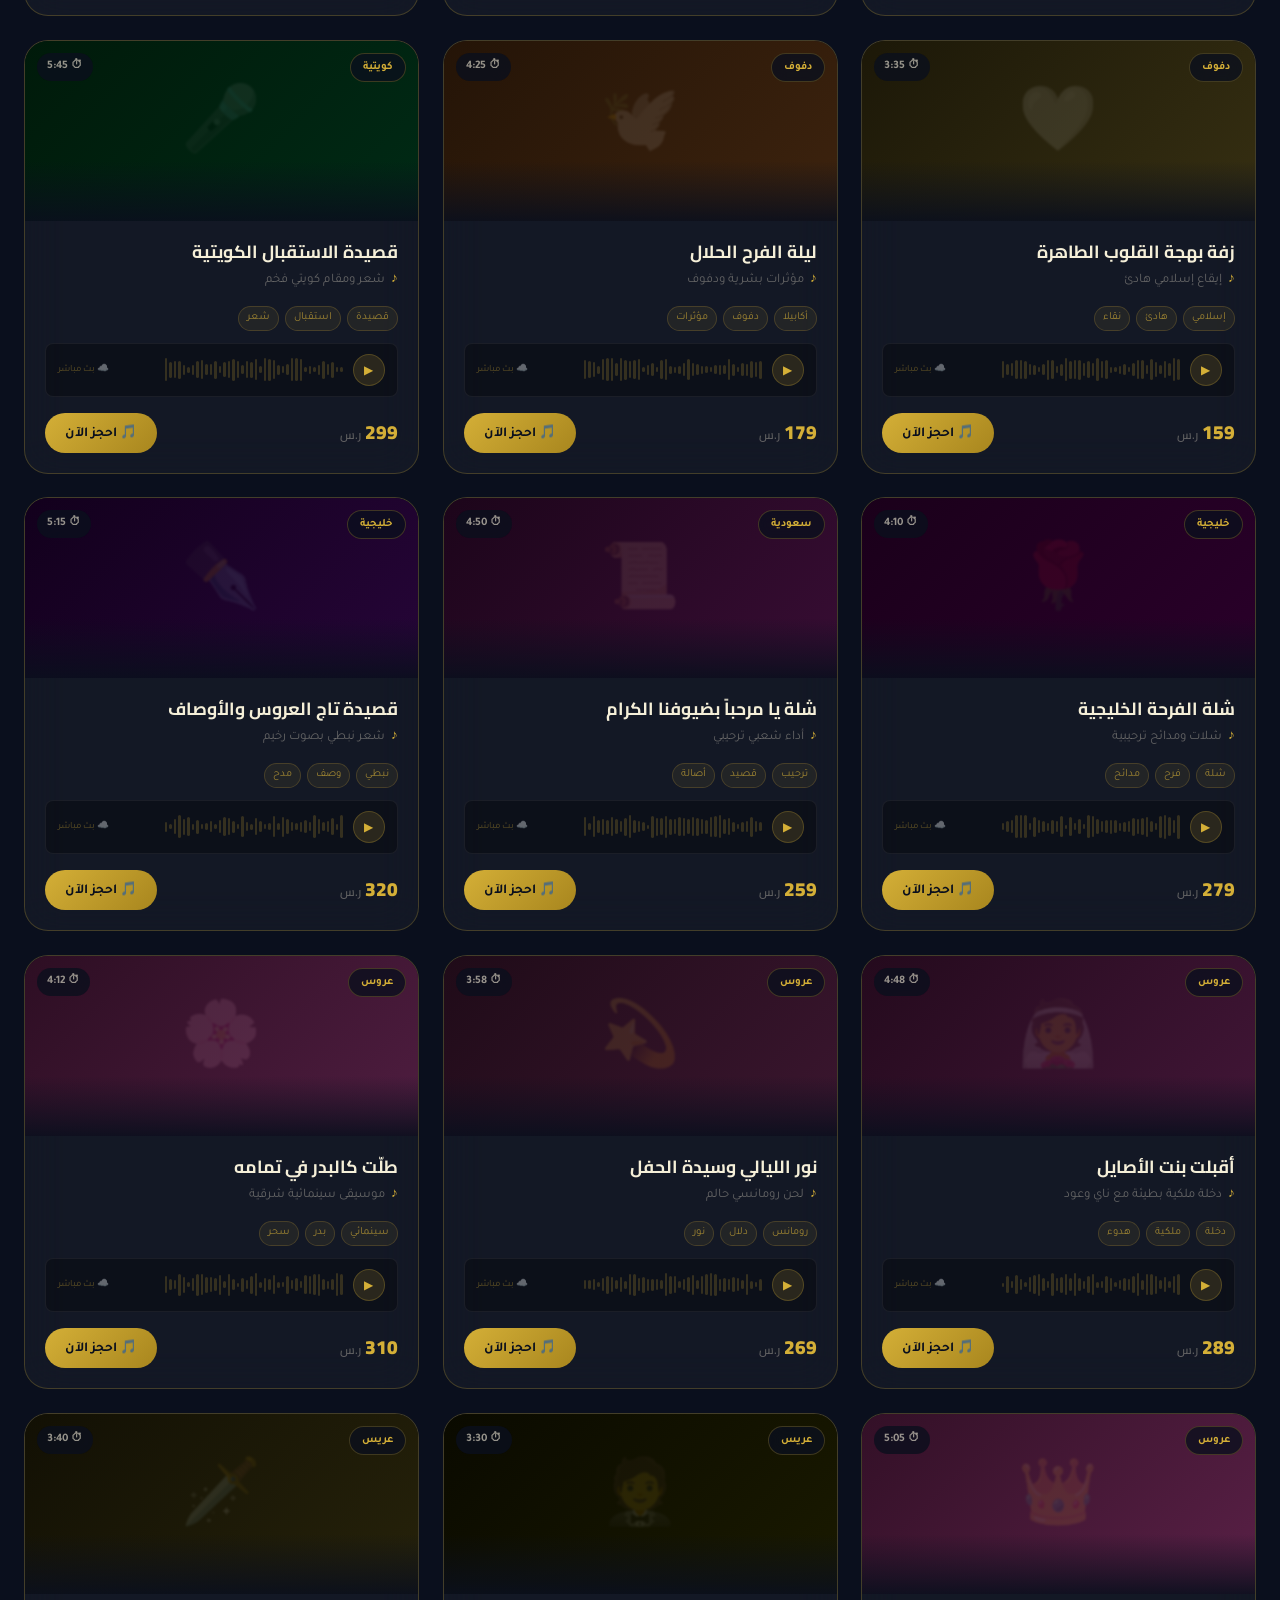
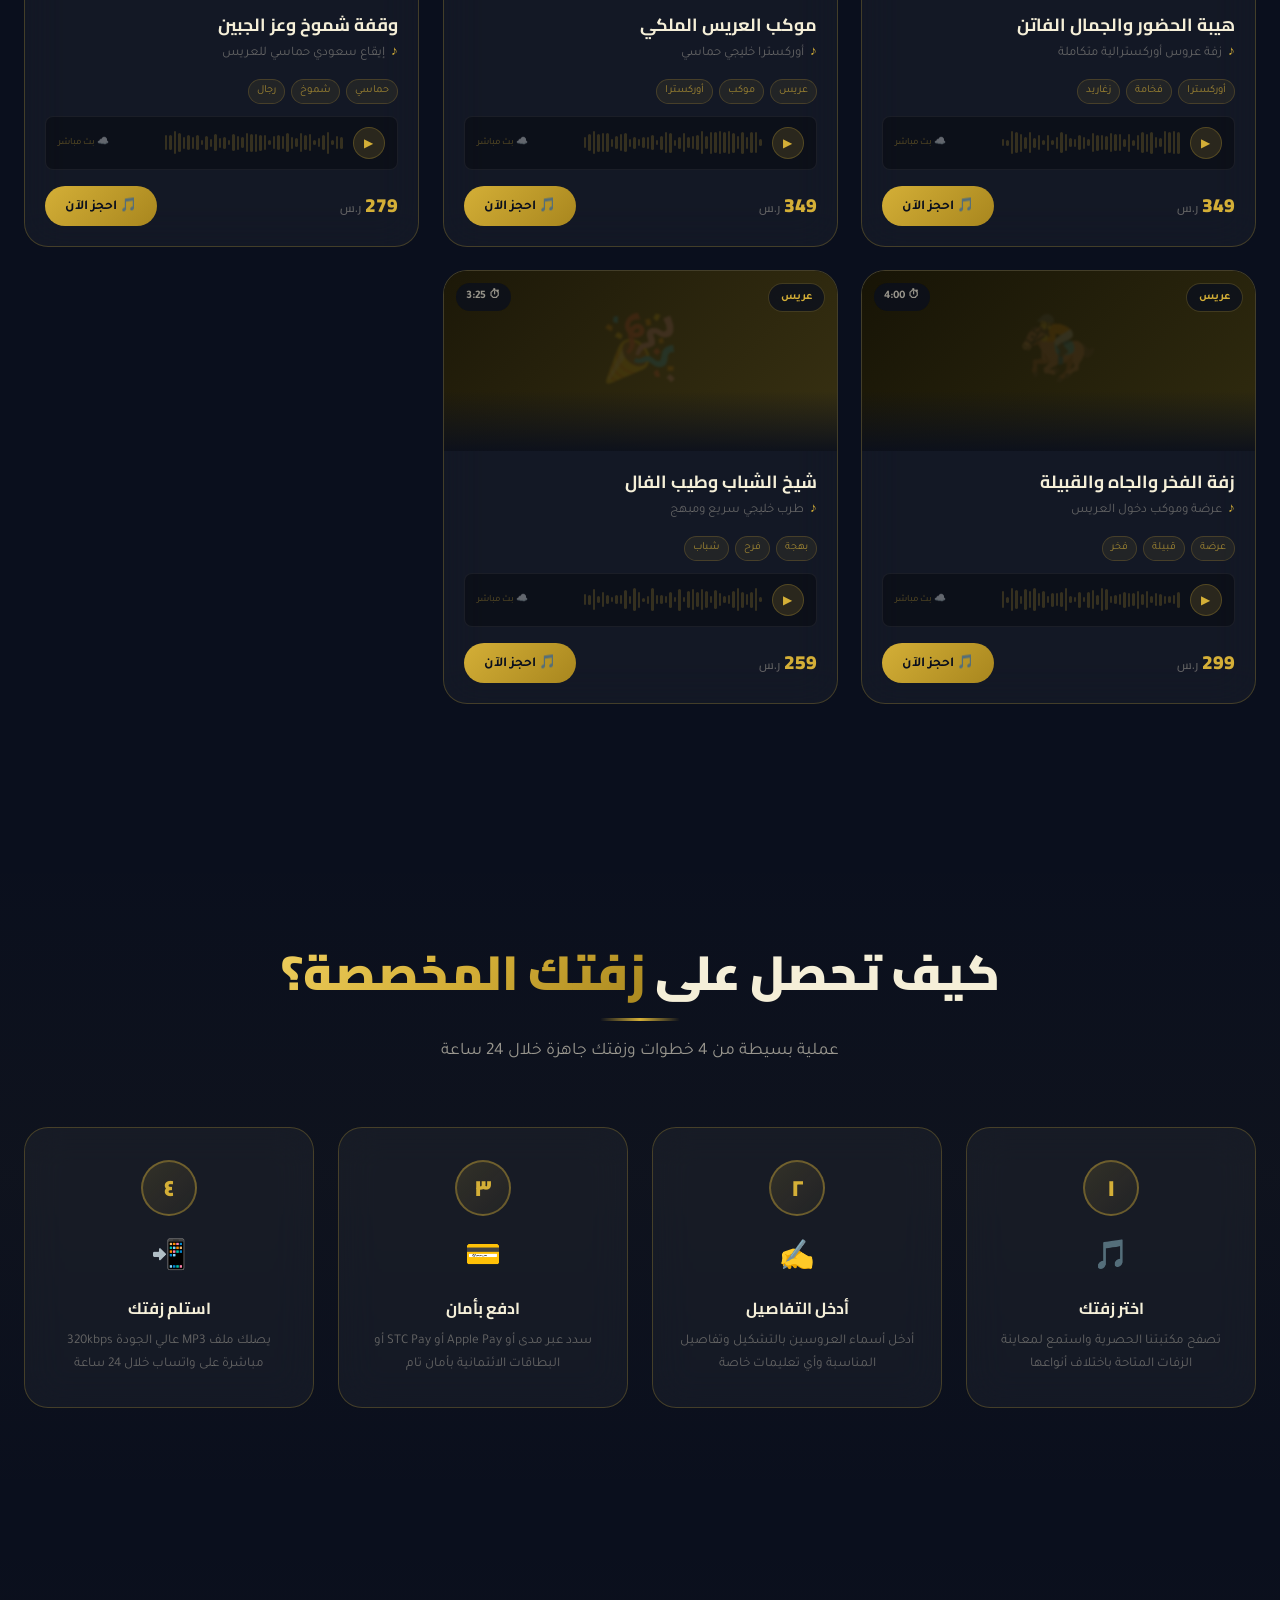
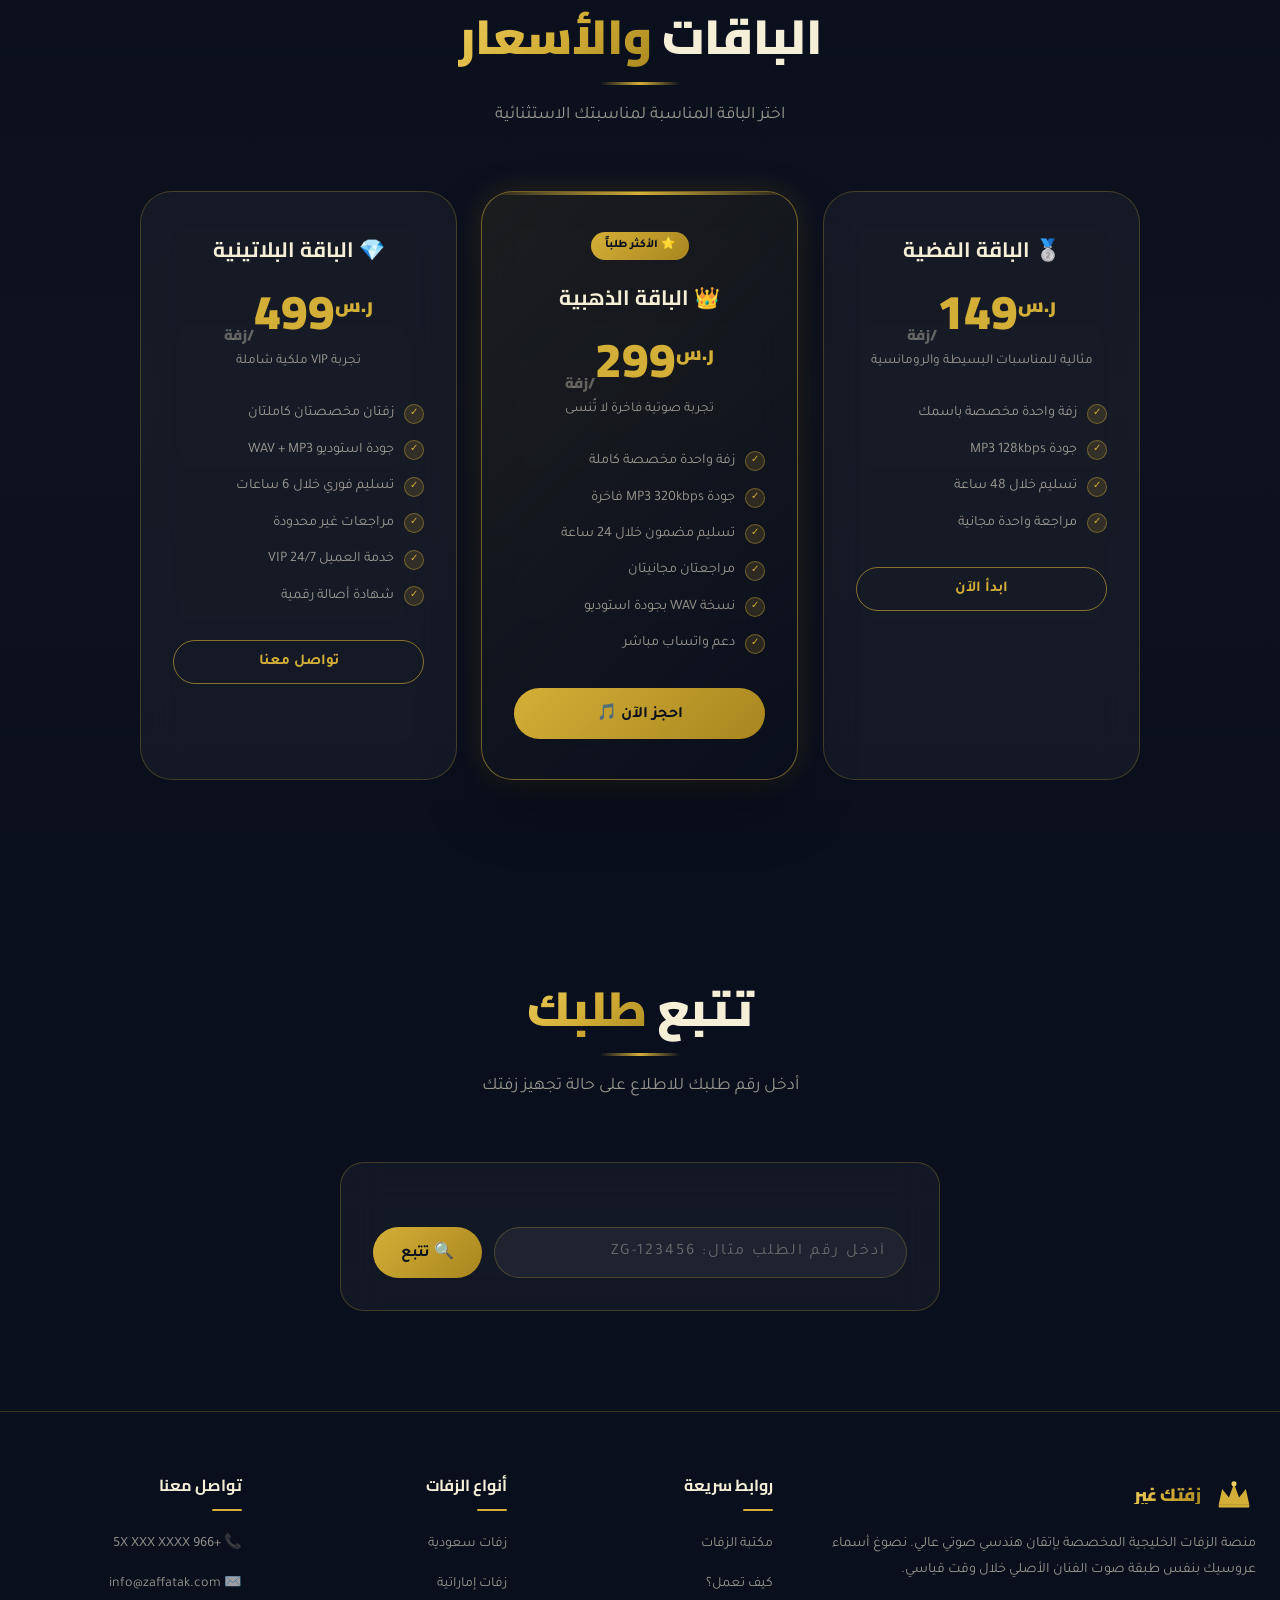
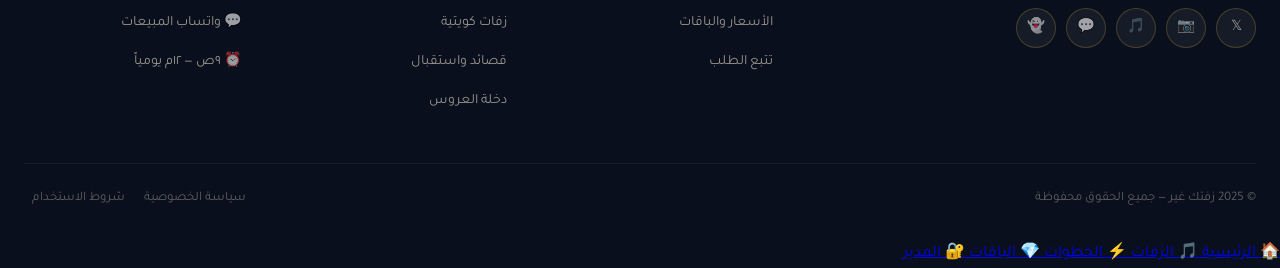
==== commit 53ddbc70: "fix: restore royal luxury dark gold theme, fix sticky player markup freeze, and enable guaranteed pr" ====
--- a/index.html
+++ b/index.html
@@ -766,6 +766,17 @@
       </div>
     </div>
 
+    <!-- Right Controls -->
+    <div class="player-right">
+      <div class="volume-wrap">
+        <span class="volume-icon" id="volume-icon" aria-label="الصوت">🔊</span>
+        <input type="range" class="volume-slider" id="volume-slider" min="0" max="100" value="75" aria-label="مستوى الصوت" />
+      </div>
+      <button class="player-close-btn" id="player-close" aria-label="إغلاق المشغل">✕</button>
+    </div>
+  </div>
+</div>
+
 <!-- ══════════════════════════════════════════════════════
      MOBILE BOTTOM APP NAVIGATION (للهواتف)
      ══════════════════════════════════════════════════════ -->
--- a/css/main.css
+++ b/css/main.css
@@ -1,63 +1,39 @@
 /* ============================================================
-   زفتك غير — نظام التصميم العصري الفاخر والمبهج
-   ZaffatakGhair — Modern Luminous Luxury & Joyful Design System
+   زفتك غير — نظام التصميم الفاخر الكامل
+   ZaffatakGhair — Complete Luxury Design System
    ============================================================ */
 
-@import url('https://fonts.googleapis.com/css2?family=Tajawal:wght@300;400;500;600;700;800;900&family=Cairo:wght@300;400;600;700;800;900&display=swap');
-
-/* ── Luxury Theme Tokens ── */
+@import url('https://fonts.googleapis.com/css2?family=Tajawal:wght@300;400;500;700;800;900&family=Cairo:wght@300;400;600;700;900&display=swap');
+
+/* ── CSS Custom Properties ── */
 :root {
-  /* Canvas & Backgrounds */
-  --bg-primary:        #FAF8F5; /* أوف وايت لؤلؤي مريح وفاتح */
-  --bg-secondary:      #FFFFFF; /* أبيض نقي */
-  --bg-card:           rgba(255, 255, 255, 0.94);
-  --bg-card-hover:     #FFFFFF;
-  --bg-glass:          rgba(255, 255, 255, 0.88);
-  --bg-glass-dark:     rgba(30, 27, 24, 0.95);
-
-  /* Gold & Champagne Palette */
-  --gold:              #C59B27; /* ذهبي شامبين دافئ وساطع */
-  --gold-light:        #E2BC4B;
-  --gold-dark:         #967417;
-  --gold-glow:         rgba(197, 155, 39, 0.22);
-  --gold-tint:         rgba(197, 155, 39, 0.08);
-
-  /* Rose & Romantic Wedding Accents */
-  --rose-gold:         #EC4899; /* وردي كريستالي مبهج */
-  --rose-light:        #F472B6;
-  --rose-tint:         rgba(236, 72, 153, 0.08);
-
-  /* Text & Contrast */
-  --text-primary:      #1F1C18; /* بني فحمي داكن عالي القراءة */
-  --text-secondary:    #4A443D;
-  --text-muted:        #786E64;
-  --text-dim:          #9E9386;
-
-  /* Borders & Shadows */
-  --border-gold:       rgba(197, 155, 39, 0.25);
-  --border-gold-hover: rgba(197, 155, 39, 0.65);
-  --border-subtle:     rgba(0, 0, 0, 0.06);
-
-  --shadow-sm:         0 2px 8px rgba(31, 28, 24, 0.04);
-  --shadow-md:         0 8px 24px -4px rgba(197, 155, 39, 0.12), 0 2px 6px rgba(0, 0, 0, 0.03);
-  --shadow-lg:         0 16px 36px -6px rgba(197, 155, 39, 0.18), 0 4px 12px rgba(0, 0, 0, 0.04);
-  --shadow-glow:       0 0 30px rgba(197, 155, 39, 0.28);
-
-  /* Geometry & Animations */
-  --radius-sm:         10px;
-  --radius-md:         16px;
-  --radius-lg:         24px;
-  --radius-xl:         32px;
-  --radius-pill:       999px;
-  --transition:        0.3s cubic-bezier(0.4, 0, 0.2, 1);
+  --bg-primary:    #0A0F1D;
+  --bg-secondary:  #0D1225;
+  --bg-card:       rgba(255,255,255,0.04);
+  --bg-card-hover: rgba(255,255,255,0.07);
+  --gold:          #D4AF37;
+  --gold-light:    #F0D060;
+  --gold-dark:     #A8861E;
+  --rose-gold:     #C9796A;
+  --pearl:         #F5EFD8;
+  --text-primary:  #F5EFD8;
+  --text-muted:    rgba(245,239,216,0.6);
+  --text-dim:      rgba(245,239,216,0.35);
+  --border-gold:   rgba(212,175,55,0.25);
+  --border-gold-hover: rgba(212,175,55,0.6);
+  --glass-blur:    blur(20px);
+  --glass-blur-lg: blur(40px);
+  --shadow-gold:   0 0 30px rgba(212,175,55,0.15);
+  --shadow-gold-lg:0 0 60px rgba(212,175,55,0.25);
+  --radius-sm:     8px;
+  --radius-md:     16px;
+  --radius-lg:     24px;
+  --radius-xl:     32px;
+  --transition:    0.35s cubic-bezier(0.4,0,0.2,1);
 }
 
 /* ── Reset & Base ── */
-*, *::before, *::after {
-  box-sizing: border-box;
-  margin: 0;
-  padding: 0;
-}
+*, *::before, *::after { box-sizing: border-box; margin: 0; padding: 0; }
 
 html {
   scroll-behavior: smooth;
@@ -71,1043 +47,1367 @@
   line-height: 1.7;
   overflow-x: hidden;
   -webkit-font-smoothing: antialiased;
-  position: relative;
-  min-height: 100vh;
-}
-
-/* ── Ambient Background Pattern ── */
+}
+
+/* ── Background Pattern ── */
 body::before {
   content: '';
   position: fixed;
   inset: 0;
   background:
-    radial-gradient(ellipse 80% 50% at 50% -10%, rgba(197, 155, 39, 0.1) 0%, transparent 60%),
-    radial-gradient(ellipse 60% 40% at 90% 90%, rgba(236, 72, 153, 0.06) 0%, transparent 50%),
-    radial-gradient(ellipse 60% 40% at 10% 40%, rgba(197, 155, 39, 0.05) 0%, transparent 50%);
+    radial-gradient(ellipse 80% 60% at 50% -10%, rgba(212,175,55,0.08) 0%, transparent 60%),
+    radial-gradient(ellipse 60% 40% at 80% 90%, rgba(201,121,106,0.06) 0%, transparent 50%);
   pointer-events: none;
   z-index: 0;
 }
 
+/* Arabesque geometric overlay */
+body::after {
+  content: '';
+  position: fixed;
+  inset: 0;
+  background-image: url("data:image/svg+xml,%3Csvg xmlns='http://www.w3.org/2000/svg' width='80' height='80'%3E%3Cpath d='M40 0 L80 40 L40 80 L0 40 Z' fill='none' stroke='rgba(212,175,55,0.03)' stroke-width='1'/%3E%3Ccircle cx='40' cy='40' r='20' fill='none' stroke='rgba(212,175,55,0.025)' stroke-width='1'/%3E%3C/svg%3E");
+  pointer-events: none;
+  z-index: 0;
+}
+
 /* ── Scrollbar ── */
-::-webkit-scrollbar { width: 8px; }
+::-webkit-scrollbar { width: 6px; }
 ::-webkit-scrollbar-track { background: var(--bg-primary); }
-::-webkit-scrollbar-thumb { background: var(--gold-light); border-radius: 99px; }
-::-webkit-scrollbar-thumb:hover { background: var(--gold); }
-
-/* ── Typography & Gradient Text ── */
-h1, h2, h3, h4, h5, h6 {
-  font-family: 'Cairo', 'Tajawal', sans-serif;
-  color: var(--text-primary);
-  font-weight: 800;
-  line-height: 1.3;
+::-webkit-scrollbar-thumb { background: var(--gold-dark); border-radius: 99px; }
+
+/* ── Particles container ── */
+#particles {
+  position: absolute;
+  inset: 0;
+  pointer-events: none;
+  z-index: 1;
+  overflow: hidden;
+}
+
+/* ── Performance optimizations ── */
+.track-card,
+.pricing-card,
+.audio-comparison-card,
+.sticky-player,
+.modal {
+  will-change: transform;
+}
+
+/* ── Mobile touch improvements ── */
+button, a, [role="button"] {
+  -webkit-tap-highlight-color: transparent;
+  touch-action: manipulation;
+}
+
+/* ── Accessibility: focus visible ── */
+:focus-visible {
+  outline: 2px solid var(--gold);
+  outline-offset: 3px;
+  border-radius: 4px;
+}
+button:focus:not(:focus-visible),
+a:focus:not(:focus-visible) {
+  outline: none;
+}
+
+
+/* ── Utility ── */
+.container { max-width: 1280px; margin: 0 auto; padding: 0 24px; position: relative; z-index: 1; }
+.section-padding { padding: 100px 0; }
+.text-gold { color: var(--gold); }
+.text-muted { color: var(--text-muted); }
+
+.glass-card {
+  background: var(--bg-card);
+  backdrop-filter: var(--glass-blur);
+  -webkit-backdrop-filter: var(--glass-blur);
+  border: 1px solid var(--border-gold);
+  border-radius: var(--radius-lg);
 }
 
 .gold-gradient-text {
-  background: linear-gradient(135deg, var(--gold-dark) 0%, var(--gold) 50%, var(--rose-gold) 100%);
+  background: linear-gradient(135deg, var(--gold-light) 0%, var(--gold) 50%, var(--gold-dark) 100%);
   -webkit-background-clip: text;
   -webkit-text-fill-color: transparent;
-  display: inline-block;
-}
-
-/* ── Container & Layout ── */
-.container {
-  max-width: 1200px;
-  margin: 0 auto;
-  padding: 0 24px;
+  background-clip: text;
+}
+
+.btn-primary {
+  display: inline-flex;
+  align-items: center;
+  gap: 10px;
+  background: linear-gradient(135deg, var(--gold) 0%, var(--gold-dark) 100%);
+  color: #0A0F1D;
+  font-family: 'Tajawal', sans-serif;
+  font-weight: 700;
+  font-size: 1rem;
+  padding: 14px 32px;
+  border-radius: var(--radius-xl);
+  border: none;
+  cursor: pointer;
+  transition: var(--transition);
+  text-decoration: none;
+  white-space: nowrap;
   position: relative;
-  z-index: 1;
-}
-
-.section-padding {
-  padding: 90px 0;
-}
-
-.section-header {
-  text-align: center;
-  margin-bottom: 50px;
-}
-
+  overflow: hidden;
+}
+
+.btn-primary::before {
+  content: '';
+  position: absolute;
+  inset: 0;
+  background: linear-gradient(135deg, rgba(255,255,255,0.2), transparent);
+  opacity: 0;
+  transition: var(--transition);
+}
+
+.btn-primary:hover { transform: translateY(-2px); box-shadow: 0 12px 35px rgba(212,175,55,0.4); }
+.btn-primary:hover::before { opacity: 1; }
+.btn-primary:active { transform: translateY(0); }
+
+.btn-ghost {
+  display: inline-flex;
+  align-items: center;
+  gap: 8px;
+  background: transparent;
+  color: var(--gold);
+  font-family: 'Tajawal', sans-serif;
+  font-weight: 600;
+  font-size: 0.95rem;
+  padding: 12px 24px;
+  border-radius: var(--radius-xl);
+  border: 1px solid var(--border-gold-hover);
+  cursor: pointer;
+  transition: var(--transition);
+  text-decoration: none;
+}
+
+.btn-ghost:hover {
+  background: rgba(212,175,55,0.1);
+  border-color: var(--gold);
+  box-shadow: 0 0 20px rgba(212,175,55,0.15);
+}
+
+/* ── Section Title ── */
 .section-title {
-  font-size: 2.3rem;
-  margin-bottom: 12px;
+  font-family: 'Cairo', sans-serif;
+  font-size: clamp(2rem, 5vw, 3rem);
+  font-weight: 900;
+  line-height: 1.2;
+  margin-bottom: 16px;
 }
 
 .section-subtitle {
-  font-size: 1.05rem;
+  font-size: 1.1rem;
   color: var(--text-muted);
   max-width: 600px;
-  margin: 0 auto;
-}
-
+  margin: 0 auto 60px;
+}
+
+.section-header { text-align: center; margin-bottom: 60px; }
+
+/* ── Divider ── */
 .gold-divider {
-  width: 60px;
+  width: 80px;
   height: 3px;
-  background: linear-gradient(90deg, transparent, var(--gold), var(--rose-gold), transparent);
-  margin: 14px auto 18px;
+  background: linear-gradient(90deg, transparent, var(--gold), transparent);
+  margin: 16px auto;
   border-radius: 99px;
 }
 
-/* ── Glass Cards ── */
-.glass-card {
-  background: var(--bg-card);
-  backdrop-filter: blur(16px);
-  -webkit-backdrop-filter: blur(16px);
-  border: 1px solid var(--border-gold);
-  border-radius: var(--radius-lg);
-  box-shadow: var(--shadow-md);
-  transition: var(--transition);
-}
-
-.glass-card:hover {
-  border-color: var(--border-gold-hover);
-  box-shadow: var(--shadow-lg);
-  transform: translateY(-4px);
-}
-
-/* ── Buttons ── */
-.btn-primary {
-  background: linear-gradient(135deg, var(--gold) 0%, var(--gold-light) 50%, var(--gold-dark) 100%);
-  color: #FFFFFF;
-  font-family: 'Cairo', sans-serif;
-  font-weight: 700;
-  font-size: 0.98rem;
-  padding: 13px 28px;
-  border-radius: var(--radius-pill);
-  border: none;
-  cursor: pointer;
-  display: inline-flex;
-  align-items: center;
-  gap: 10px;
-  text-decoration: none;
-  box-shadow: 0 6px 20px rgba(197, 155, 39, 0.3);
-  transition: var(--transition);
-  position: relative;
-  overflow: hidden;
-}
-
-.btn-primary:hover {
-  transform: translateY(-2px);
-  box-shadow: 0 10px 25px rgba(197, 155, 39, 0.45);
-  filter: brightness(1.05);
-}
-
-.btn-primary:active {
-  transform: translateY(0);
-}
-
-.btn-ghost {
-  background: rgba(255, 255, 255, 0.85);
-  color: var(--text-primary);
-  font-family: 'Cairo', sans-serif;
-  font-weight: 700;
-  font-size: 0.98rem;
-  padding: 12px 26px;
-  border-radius: var(--radius-pill);
-  border: 1px solid var(--border-gold);
-  cursor: pointer;
-  display: inline-flex;
-  align-items: center;
-  gap: 10px;
-  text-decoration: none;
-  backdrop-filter: blur(10px);
-  transition: var(--transition);
-}
-
-.btn-ghost:hover {
-  background: #FFFFFF;
-  border-color: var(--gold);
-  color: var(--gold-dark);
-  box-shadow: var(--shadow-md);
-  transform: translateY(-2px);
-}
-
-/* ══════════════════════════════════════════════════════════
+/* ━━━━━━━━━━━━━━━━━━━━━━━━━━━━━━━━━━━━━━━━━━━━━━━━━━━━━━━━━━
    HEADER & NAVIGATION
-   ══════════════════════════════════════════════════════════ */
-.main-header {
+   ━━━━━━━━━━━━━━━━━━━━━━━━━━━━━━━━━━━━━━━━━━━━━━━━━━━━━━━━━━ */
+
+.header {
   position: fixed;
-  top: 0;
-  left: 0;
-  right: 0;
-  height: 76px;
-  z-index: 100;
-  transition: var(--transition);
-}
-
-.main-header.scrolled {
-  background: rgba(255, 255, 255, 0.92);
-  backdrop-filter: blur(20px);
-  -webkit-backdrop-filter: blur(20px);
+  top: 0; left: 0; right: 0;
+  z-index: 1000;
+  padding: 0;
+  transition: var(--transition);
+}
+
+.header.scrolled {
+  background: rgba(10,15,29,0.92);
+  backdrop-filter: var(--glass-blur);
+  -webkit-backdrop-filter: var(--glass-blur);
   border-bottom: 1px solid var(--border-gold);
-  box-shadow: 0 4px 20px rgba(31, 28, 24, 0.05);
-}
-
-.nav-container {
+  box-shadow: 0 4px 30px rgba(0,0,0,0.4);
+}
+
+.nav-inner {
   display: flex;
   align-items: center;
   justify-content: space-between;
-  height: 100%;
-}
-
+  height: 80px;
+  gap: 24px;
+}
+
+/* Logo */
 .logo-wrap {
   display: flex;
   align-items: center;
   gap: 12px;
   text-decoration: none;
+  flex-shrink: 0;
 }
 
 .logo-icon {
-  width: 44px;
-  height: 44px;
-  border-radius: 12px;
-  background: linear-gradient(135deg, var(--gold-light), var(--gold-dark));
-  display: flex;
-  align-items: center;
-  justify-content: center;
+  width: 52px;
+  height: 52px;
+  position: relative;
+}
+
+.logo-text {
+  display: flex;
+  flex-direction: column;
+  line-height: 1.1;
+}
+
+.logo-main {
+  font-family: 'Cairo', sans-serif;
   font-size: 1.4rem;
-  box-shadow: 0 4px 12px rgba(197, 155, 39, 0.3);
-}
-
-.logo-title {
-  font-family: 'Cairo', sans-serif;
-  font-size: 1.45rem;
   font-weight: 900;
-  color: var(--text-primary);
-  line-height: 1.1;
+  background: linear-gradient(135deg, var(--gold-light), var(--gold), var(--gold-dark));
+  -webkit-background-clip: text;
+  -webkit-text-fill-color: transparent;
+  background-clip: text;
+  letter-spacing: -0.5px;
 }
 
 .logo-sub {
-  font-size: 0.72rem;
-  color: var(--gold-dark);
+  font-size: 0.65rem;
+  color: var(--text-dim);
+  letter-spacing: 1px;
+  text-transform: uppercase;
+}
+
+/* Navigation Links */
+.nav-links {
+  display: flex;
+  align-items: center;
+  gap: 4px;
+  list-style: none;
+}
+
+.nav-links a {
+  font-family: 'Tajawal', sans-serif;
+  font-weight: 500;
+  font-size: 0.95rem;
+  color: var(--text-muted);
+  text-decoration: none;
+  padding: 8px 16px;
+  border-radius: var(--radius-sm);
+  transition: var(--transition);
+  white-space: nowrap;
+}
+
+.nav-links a:hover, .nav-links a.active {
+  color: var(--gold);
+  background: rgba(212,175,55,0.08);
+}
+
+/* Nav Actions */
+.nav-actions { display: flex; align-items: center; gap: 12px; }
+
+.nav-btn-contact {
+  font-family: 'Tajawal', sans-serif;
   font-weight: 600;
-  letter-spacing: 0.5px;
-}
-
-.nav-links {
-  display: flex;
-  align-items: center;
-  gap: 28px;
-  list-style: none;
-}
-
-.nav-links a {
-  color: var(--text-secondary);
-  text-decoration: none;
-  font-size: 0.96rem;
-  font-weight: 600;
-  transition: var(--transition);
-  position: relative;
-  padding: 6px 0;
-}
-
-.nav-links a:hover {
-  color: var(--gold-dark);
-}
-
-.nav-links a::after {
-  content: '';
-  position: absolute;
-  bottom: 0;
-  right: 0;
-  width: 0;
-  height: 2px;
-  background: var(--gold);
-  transition: var(--transition);
-  border-radius: 99px;
-}
-
-.nav-links a:hover::after {
-  width: 100%;
-}
-
-.nav-actions {
-  display: flex;
-  align-items: center;
-  gap: 14px;
-}
-
-.admin-nav-btn {
-  background: var(--gold-tint);
-  border: 1px solid var(--border-gold);
-  color: var(--gold-dark);
-  padding: 8px 18px;
-  border-radius: var(--radius-pill);
-  font-size: 0.85rem;
+  font-size: 0.9rem;
+  color: var(--gold);
+  background: rgba(212,175,55,0.1);
+  border: 1px solid var(--border-gold-hover);
+  padding: 10px 20px;
+  border-radius: var(--radius-xl);
+  cursor: pointer;
+  transition: var(--transition);
+  display: flex;
+  align-items: center;
+  gap: 8px;
+}
+
+.nav-btn-contact:hover { background: rgba(212,175,55,0.18); }
+
+.nav-btn-login {
+  font-family: 'Tajawal', sans-serif;
   font-weight: 700;
-  text-decoration: none;
-  display: inline-flex;
-  align-items: center;
-  gap: 6px;
-  transition: var(--transition);
-}
-
-.admin-nav-btn:hover {
-  background: var(--gold);
-  color: #FFFFFF;
-  border-color: var(--gold);
-  box-shadow: 0 4px 14px rgba(197, 155, 39, 0.3);
-}
-
+  font-size: 0.9rem;
+  color: #0A0F1D;
+  background: linear-gradient(135deg, var(--gold), var(--gold-dark));
+  border: none;
+  padding: 10px 22px;
+  border-radius: var(--radius-xl);
+  cursor: pointer;
+  transition: var(--transition);
+  display: flex;
+  align-items: center;
+  gap: 8px;
+}
+
+.nav-btn-login:hover { transform: translateY(-1px); box-shadow: 0 6px 20px rgba(212,175,55,0.35); }
+
+/* Mobile hamburger */
 .hamburger {
   display: none;
-  background: transparent;
-  border: none;
-  cursor: pointer;
-  padding: 8px;
   flex-direction: column;
   gap: 5px;
+  cursor: pointer;
+  padding: 8px;
+  background: none;
+  border: none;
 }
 
 .hamburger span {
   display: block;
   width: 24px;
-  height: 2.5px;
-  background: var(--text-primary);
+  height: 2px;
+  background: var(--gold);
   border-radius: 99px;
   transition: var(--transition);
 }
 
-/* ══════════════════════════════════════════════════════════
+/* ━━━━━━━━━━━━━━━━━━━━━━━━━━━━━━━━━━━━━━━━━━━━━━━━━━━━━━━━━━
    HERO SECTION
-   ══════════════════════════════════════════════════════════ */
+   ━━━━━━━━━━━━━━━━━━━━━━━━━━━━━━━━━━━━━━━━━━━━━━━━━━━━━━━━━━ */
+
 .hero {
-  padding-top: 130px;
-  padding-bottom: 70px;
+  min-height: 100vh;
+  display: flex;
+  align-items: center;
   position: relative;
   overflow: hidden;
+  padding-top: 80px;
 }
 
 .hero-bg {
   position: absolute;
   inset: 0;
-  background-image: url('../assets/hero-bg.jpg');
-  background-size: cover;
-  background-position: center 30%;
-  opacity: 0.08;
-  pointer-events: none;
+  background: url('../assets/hero-bg.jpg') center/cover no-repeat;
   z-index: 0;
 }
 
+.hero-bg::after {
+  content: '';
+  position: absolute;
+  inset: 0;
+  background: linear-gradient(
+    to bottom,
+    rgba(10,15,29,0.75) 0%,
+    rgba(10,15,29,0.55) 40%,
+    rgba(10,15,29,0.9) 80%,
+    var(--bg-primary) 100%
+  );
+}
+
 .hero-content {
-  display: grid;
-  grid-template-columns: 1.15fr 0.85fr;
-  gap: 40px;
-  align-items: center;
   position: relative;
   z-index: 2;
+  display: grid;
+  grid-template-columns: 1fr 420px;
+  gap: 60px;
+  align-items: center;
+  padding: 80px 0;
 }
 
 .hero-badge {
   display: inline-flex;
   align-items: center;
   gap: 8px;
-  background: #FFFFFF;
-  border: 1px solid var(--border-gold);
+  background: rgba(212,175,55,0.1);
+  border: 1px solid rgba(212,175,55,0.3);
+  color: var(--gold);
+  font-size: 0.85rem;
+  font-weight: 600;
   padding: 8px 18px;
-  border-radius: var(--radius-pill);
-  font-size: 0.86rem;
-  font-weight: 700;
-  color: var(--gold-dark);
-  box-shadow: var(--shadow-sm);
-  margin-bottom: 20px;
+  border-radius: var(--radius-xl);
+  margin-bottom: 24px;
+  animation: fadeInDown 0.8s ease;
 }
 
 .hero-badge .dot {
   width: 8px;
   height: 8px;
-  background: var(--rose-gold);
+  background: var(--gold);
   border-radius: 50%;
-  box-shadow: 0 0 8px var(--rose-gold);
-  animation: pulseDot 2s infinite;
-}
-
-@keyframes pulseDot {
-  0%, 100% { transform: scale(1); opacity: 1; }
-  50% { transform: scale(1.3); opacity: 0.7; }
+  animation: pulse-dot 2s infinite;
+}
+
+@keyframes pulse-dot {
+  0%, 100% { opacity: 1; transform: scale(1); }
+  50% { opacity: 0.5; transform: scale(0.7); }
 }
 
 .hero-title {
-  font-size: 2.9rem;
+  font-family: 'Cairo', sans-serif;
+  font-size: clamp(2.2rem, 5vw, 3.6rem);
   font-weight: 900;
-  line-height: 1.25;
-  margin-bottom: 18px;
+  line-height: 1.2;
+  margin-bottom: 20px;
+  animation: fadeInUp 0.9s ease 0.1s both;
 }
 
 .hero-title .highlight {
-  background: linear-gradient(135deg, var(--gold-dark), var(--gold), var(--rose-gold));
+  background: linear-gradient(135deg, var(--gold-light), var(--gold), var(--rose-gold));
   -webkit-background-clip: text;
   -webkit-text-fill-color: transparent;
-  display: inline;
+  background-clip: text;
+  display: block;
 }
 
 .hero-subtitle {
-  font-size: 1.12rem;
-  color: var(--text-secondary);
+  font-size: 1.15rem;
+  color: var(--text-muted);
   line-height: 1.8;
-  margin-bottom: 30px;
+  margin-bottom: 40px;
+  animation: fadeInUp 0.9s ease 0.2s both;
 }
 
 .hero-cta {
   display: flex;
   gap: 16px;
   flex-wrap: wrap;
-  margin-bottom: 40px;
+  animation: fadeInUp 0.9s ease 0.3s both;
 }
 
 .hero-stats {
-  display: grid;
-  grid-template-columns: repeat(3, 1fr);
-  gap: 20px;
-  padding-top: 24px;
-  border-top: 1px solid var(--border-subtle);
-}
-
-.hero-stat-item .stat-num {
+  display: flex;
+  gap: 32px;
+  margin-top: 50px;
+  animation: fadeInUp 0.9s ease 0.4s both;
+}
+
+.hero-stat-item {
+  text-align: center;
+}
+
+.hero-stat-num {
   font-family: 'Cairo', sans-serif;
-  font-size: 1.8rem;
+  font-size: 2rem;
   font-weight: 900;
-  color: var(--gold-dark);
-  line-height: 1;
-}
-
-.hero-stat-item .stat-desc {
-  font-size: 0.82rem;
-  color: var(--text-muted);
-  font-weight: 600;
-  margin-top: 4px;
-}
-
-/* ── Hero Interactive Audio Comparison Card ── */
-.hero-player-side {
-  position: relative;
-}
-
+  color: var(--gold);
+  display: block;
+}
+
+.hero-stat-label {
+  font-size: 0.8rem;
+  color: var(--text-dim);
+  display: block;
+  margin-top: 2px;
+}
+
+/* Audio Comparison Card */
 .audio-comparison-card {
-  background: #FFFFFF;
+  background: rgba(10,15,29,0.7);
+  backdrop-filter: var(--glass-blur);
+  -webkit-backdrop-filter: var(--glass-blur);
   border: 1px solid var(--border-gold);
   border-radius: var(--radius-xl);
   padding: 28px;
-  box-shadow: var(--shadow-lg);
+  animation: fadeInRight 1s ease 0.3s both;
+  box-shadow: var(--shadow-gold-lg), inset 0 1px 0 rgba(212,175,55,0.1);
   position: relative;
-}
-
-.comparison-badge {
-  display: inline-flex;
+  overflow: hidden;
+}
+
+.audio-comparison-card::before {
+  content: '';
+  position: absolute;
+  top: 0; right: 0;
+  width: 200px;
+  height: 200px;
+  background: radial-gradient(circle, rgba(212,175,55,0.05) 0%, transparent 70%);
+  pointer-events: none;
+}
+
+.comparison-title {
+  font-family: 'Cairo', sans-serif;
+  font-size: 1rem;
+  font-weight: 700;
+  color: var(--gold);
+  margin-bottom: 20px;
+  display: flex;
+  align-items: center;
+  gap: 8px;
+}
+
+.comparison-item {
+  display: flex;
+  flex-direction: column;
+  gap: 10px;
+  margin-bottom: 18px;
+}
+
+.comparison-label {
+  font-size: 0.8rem;
+  color: var(--text-dim);
+  font-weight: 500;
+  display: flex;
   align-items: center;
   gap: 6px;
-  background: linear-gradient(135deg, var(--gold-tint), var(--rose-tint));
-  border: 1px solid var(--border-gold);
-  color: var(--gold-dark);
-  padding: 4px 14px;
-  border-radius: var(--radius-pill);
-  font-size: 0.78rem;
+}
+
+.comparison-label .tag {
+  background: rgba(212,175,55,0.15);
+  color: var(--gold);
+  padding: 2px 8px;
+  border-radius: 99px;
+  font-size: 0.7rem;
   font-weight: 700;
-  margin-bottom: 16px;
-}
-
-.comparison-track {
-  background: var(--bg-primary);
-  border: 1px solid var(--border-subtle);
-  border-radius: var(--radius-md);
-  padding: 16px;
-  margin-bottom: 14px;
-  transition: var(--transition);
-}
-
-.comparison-item {
-  background: var(--bg-primary);
-  border: 1px solid var(--border-subtle);
-  border-radius: var(--radius-md);
-  padding: 16px;
-  margin-bottom: 14px;
-  transition: var(--transition);
-}
-
-.comparison-item:hover, .comparison-track:hover {
-  border-color: var(--border-gold);
-  background: #FFFFFF;
-  box-shadow: var(--shadow-sm);
-}
-
-.comparison-label {
-  display: flex;
-  align-items: center;
-  gap: 10px;
-  font-size: 0.88rem;
-  font-weight: 700;
-  color: var(--text-primary);
-  margin-bottom: 12px;
-}
-
-.comparison-row {
-  display: flex;
-  align-items: center;
-  gap: 12px;
-}
-
-.tag {
-  font-size: 0.72rem;
-  font-weight: 800;
-  padding: 2px 10px;
+}
+
+.comparison-label .tag.after {
+  background: rgba(201,121,106,0.15);
+  color: var(--rose-gold);
+}
+
+/* Mini waveform */
+.mini-waveform {
+  height: 48px;
+  display: flex;
+  align-items: center;
+  gap: 2px;
+  cursor: pointer;
+  position: relative;
+}
+
+.mini-waveform .bar {
+  width: 3px;
+  background: rgba(212,175,55,0.25);
   border-radius: 99px;
-  background: rgba(120, 110, 100, 0.12);
-  color: var(--text-muted);
-}
-
-.tag.after {
-  background: var(--gold-tint);
-  color: var(--gold-dark);
-  border: 1px solid var(--border-gold);
-}
-
-.mini-waveform {
-  flex: 1;
-  height: 36px;
-  display: flex;
-  align-items: center;
-  gap: 3px;
-  overflow: hidden;
-}
-
-.mini-waveform .bar {
-  flex: 1;
-  background: var(--gold-light);
-  opacity: 0.6;
-  border-radius: 99px;
-  transition: height 0.15s ease;
+  transition: height 0.3s ease, background 0.3s ease;
+  flex-shrink: 0;
 }
 
 .mini-waveform.active .bar {
-  opacity: 1;
-  background: linear-gradient(to top, var(--gold-dark), var(--rose-gold));
-  animation: miniWave 0.5s ease-in-out infinite alternate;
+  background: var(--gold);
+  animation: waveAnim var(--dur, 0.8s) ease-in-out infinite alternate;
+  animation-delay: var(--delay, 0s);
+}
+
+.mini-waveform.after-wave.active .bar {
+  background: var(--rose-gold);
+}
+
+@keyframes waveAnim {
+  0% { transform: scaleY(0.4); }
+  100% { transform: scaleY(1); }
 }
 
 .comparison-play-btn {
   width: 44px;
   height: 44px;
   border-radius: 50%;
+  border: 2px solid var(--gold);
+  background: rgba(212,175,55,0.1);
+  color: var(--gold);
+  display: flex;
+  align-items: center;
+  justify-content: center;
+  cursor: pointer;
+  transition: var(--transition);
+  flex-shrink: 0;
+}
+
+.comparison-play-btn:hover {
+  background: var(--gold);
+  color: #0A0F1D;
+  box-shadow: 0 0 20px rgba(212,175,55,0.4);
+}
+
+.comparison-row {
+  display: flex;
+  align-items: center;
+  gap: 12px;
+}
+
+/* ━━━━━━━━━━━━━━━━━━━━━━━━━━━━━━━━━━━━━━━━━━━━━━━━━━━━━━━━━━
+   CATALOG SECTION
+   ━━━━━━━━━━━━━━━━━━━━━━━━━━━━━━━━━━━━━━━━━━━━━━━━━━━━━━━━━━ */
+
+.catalog-section { padding: 100px 0 140px; }
+
+/* Filter Tabs */
+.filter-tabs {
+  display: flex;
+  gap: 10px;
+  flex-wrap: wrap;
+  justify-content: center;
+  margin-bottom: 50px;
+}
+
+.filter-tab {
+  font-family: 'Tajawal', sans-serif;
+  font-weight: 600;
+  font-size: 0.9rem;
+  color: var(--text-muted);
+  background: rgba(255,255,255,0.04);
+  border: 1px solid rgba(255,255,255,0.08);
+  padding: 10px 22px;
+  border-radius: var(--radius-xl);
+  cursor: pointer;
+  transition: var(--transition);
+  white-space: nowrap;
+}
+
+.filter-tab:hover {
+  color: var(--gold);
+  border-color: rgba(212,175,55,0.3);
+  background: rgba(212,175,55,0.05);
+}
+
+.filter-tab.active {
+  color: #0A0F1D;
   background: linear-gradient(135deg, var(--gold), var(--gold-dark));
-  color: #FFFFFF;
-  border: none;
-  cursor: pointer;
-  display: flex;
-  align-items: center;
-  justify-content: center;
-  font-size: 1.1rem;
-  box-shadow: 0 4px 12px rgba(197, 155, 39, 0.35);
-  transition: var(--transition);
-  flex-shrink: 0;
-}
-
-.comparison-play-btn:hover {
-  transform: scale(1.08);
-}
-
-.comparison-waveform {
-  flex: 1;
-  height: 36px;
-  display: flex;
-  align-items: center;
-  gap: 3px;
-  overflow: hidden;
-}
-
-.comparison-waveform span {
-  flex: 1;
-  background: var(--gold-light);
-  height: 15%;
-  border-radius: 99px;
-  transition: height 0.15s ease;
-}
-
-/* ══════════════════════════════════════════════════════════
-   FEATURES STRIP
-   ══════════════════════════════════════════════════════════ */
-.features-strip {
-  border-top: 1px solid var(--border-subtle);
-  border-bottom: 1px solid var(--border-subtle);
-  padding: 18px 0;
-  overflow: hidden;
-  background: #FFFFFF;
-  box-shadow: var(--shadow-sm);
-}
-
-.features-inner {
-  display: flex;
-  gap: 50px;
-  animation: scrollMarquee 35s linear infinite;
-  width: max-content;
-}
-
-.feature-item {
-  display: flex;
-  align-items: center;
-  gap: 10px;
-  white-space: nowrap;
-  font-size: 0.92rem;
-  color: var(--text-secondary);
-  font-weight: 600;
-}
-
-.feature-item .fi { font-size: 1.25rem; }
-
-@keyframes scrollMarquee {
-  0% { transform: translateX(0); }
-  100% { transform: translateX(-50%); }
-}
-
-/* ══════════════════════════════════════════════════════════
-   CATALOG & CATEGORY CHIPS
-   ══════════════════════════════════════════════════════════ */
-.filter-tabs {
-  display: flex;
-  gap: 10px;
-  justify-content: center;
-  flex-wrap: wrap;
-  margin-bottom: 40px;
-}
-
-.filter-tab {
-  background: #FFFFFF;
-  border: 1px solid var(--border-subtle);
-  color: var(--text-secondary);
-  padding: 10px 20px;
-  border-radius: var(--radius-pill);
-  font-family: 'Cairo', sans-serif;
-  font-size: 0.92rem;
-  font-weight: 700;
-  cursor: pointer;
-  transition: var(--transition);
-  display: inline-flex;
-  align-items: center;
-  gap: 8px;
-  box-shadow: var(--shadow-sm);
-}
-
-.filter-tab:hover {
-  border-color: var(--border-gold);
-  color: var(--gold-dark);
-  transform: translateY(-2px);
-}
-
-.filter-tab.active {
-  background: linear-gradient(135deg, var(--gold), var(--gold-dark));
-  color: #FFFFFF;
   border-color: var(--gold);
-  box-shadow: 0 6px 16px rgba(197, 155, 39, 0.35);
-}
-
-.filter-tab .tab-badge {
-  background: rgba(255, 255, 255, 0.25);
-  padding: 2px 7px;
-  border-radius: 99px;
-  font-size: 0.72rem;
-}
-
-.filter-tab:not(.active) .tab-badge {
-  background: var(--gold-tint);
-  color: var(--gold-dark);
-}
-
-/* ── Tracks Grid ── */
+  box-shadow: 0 4px 20px rgba(212,175,55,0.3);
+}
+
+/* Tracks Grid */
 .tracks-grid {
   display: grid;
-  grid-template-columns: repeat(auto-fill, minmax(340px, 1fr));
-  gap: 26px;
-}
-
+  grid-template-columns: repeat(auto-fill, minmax(320px, 1fr));
+  gap: 24px;
+}
+
+/* Track Card */
 .track-card {
-  background: #FFFFFF;
+  background: var(--bg-card);
+  backdrop-filter: var(--glass-blur);
+  -webkit-backdrop-filter: var(--glass-blur);
   border: 1px solid var(--border-gold);
   border-radius: var(--radius-lg);
   overflow: hidden;
-  box-shadow: var(--shadow-md);
-  transition: var(--transition);
-  display: flex;
-  flex-direction: column;
+  transition: var(--transition);
+  cursor: pointer;
+  position: relative;
 }
 
 .track-card:hover {
   transform: translateY(-6px);
-  border-color: var(--gold);
-  box-shadow: var(--shadow-lg);
+  border-color: rgba(212,175,55,0.5);
+  box-shadow: 0 20px 50px rgba(0,0,0,0.4), 0 0 30px rgba(212,175,55,0.1);
 }
 
 .track-cover {
-  height: 170px;
   position: relative;
+  height: 180px;
   overflow: hidden;
-  display: flex;
-  align-items: center;
-  justify-content: center;
+}
+
+.track-cover img {
+  width: 100%;
+  height: 100%;
+  object-fit: cover;
+  transition: transform 0.6s ease;
+  filter: brightness(0.8);
+}
+
+.track-card:hover .track-cover img { transform: scale(1.06); }
+
+.track-cover-overlay {
+  position: absolute;
+  inset: 0;
+  background: linear-gradient(to bottom, transparent 30%, rgba(10,15,29,0.9) 100%);
 }
 
 .track-region-badge {
   position: absolute;
   top: 12px;
   right: 12px;
-  background: rgba(31, 28, 24, 0.75);
+  background: rgba(10,15,29,0.8);
   backdrop-filter: blur(8px);
-  color: #FFFFFF;
-  font-size: 0.72rem;
+  border: 1px solid var(--border-gold);
+  color: var(--gold);
+  font-size: 0.7rem;
   font-weight: 700;
-  padding: 4px 10px;
+  padding: 4px 12px;
   border-radius: 99px;
-  border: 1px solid rgba(255, 255, 255, 0.2);
-  z-index: 2;
 }
 
 .track-duration-badge {
   position: absolute;
   top: 12px;
   left: 12px;
-  background: rgba(31, 28, 24, 0.75);
+  background: rgba(10,15,29,0.8);
   backdrop-filter: blur(8px);
-  color: #FFFFFF;
+  color: var(--text-muted);
   font-size: 0.72rem;
-  font-weight: 700;
+  font-weight: 600;
   padding: 4px 10px;
   border-radius: 99px;
-  border: 1px solid rgba(255, 255, 255, 0.2);
-  z-index: 2;
 }
 
 .track-play-overlay {
   position: absolute;
   inset: 0;
-  background: rgba(31, 28, 24, 0.35);
   display: flex;
   align-items: center;
   justify-content: center;
   opacity: 0;
   transition: var(--transition);
-  z-index: 3;
-}
-
-.track-card:hover .track-play-overlay {
-  opacity: 1;
-}
+  background: rgba(10,15,29,0.4);
+}
+
+.track-card:hover .track-play-overlay { opacity: 1; }
 
 .track-play-big {
-  width: 54px;
-  height: 54px;
+  width: 60px;
+  height: 60px;
   border-radius: 50%;
-  background: #FFFFFF;
-  color: var(--gold-dark);
+  background: linear-gradient(135deg, var(--gold), var(--gold-dark));
+  color: #0A0F1D;
   display: flex;
   align-items: center;
   justify-content: center;
-  font-size: 1.5rem;
-  box-shadow: 0 4px 16px rgba(0, 0, 0, 0.3);
-  cursor: pointer;
-  transition: var(--transition);
-}
-
-.track-play-big:hover {
-  transform: scale(1.15);
-  color: var(--rose-gold);
-}
+  font-size: 1.4rem;
+  box-shadow: 0 0 30px rgba(212,175,55,0.5);
+  transition: transform 0.2s ease;
+}
+
+.track-play-big:hover { transform: scale(1.1); }
 
 .track-body {
-  padding: 22px;
-  display: flex;
-  flex-direction: column;
-  flex: 1;
+  padding: 20px;
 }
 
 .track-title {
   font-family: 'Cairo', sans-serif;
-  font-size: 1.18rem;
+  font-size: 1.1rem;
+  font-weight: 700;
+  color: var(--text-primary);
+  margin-bottom: 6px;
+  line-height: 1.3;
+}
+
+.track-artist {
+  font-size: 0.82rem;
+  color: var(--text-dim);
+  margin-bottom: 14px;
+  display: flex;
+  align-items: center;
+  gap: 6px;
+}
+
+.track-artist::before {
+  content: '♪';
+  color: var(--gold);
+}
+
+/* Mini player inside card */
+.track-mini-player {
+  display: flex;
+  align-items: center;
+  gap: 10px;
+  margin-bottom: 16px;
+  padding: 10px 12px;
+  background: rgba(0,0,0,0.3);
+  border-radius: var(--radius-sm);
+  border: 1px solid rgba(255,255,255,0.06);
+}
+
+.track-mini-btn {
+  width: 32px;
+  height: 32px;
+  border-radius: 50%;
+  background: rgba(212,175,55,0.15);
+  border: 1px solid var(--border-gold);
+  color: var(--gold);
+  display: flex;
+  align-items: center;
+  justify-content: center;
+  cursor: pointer;
+  transition: var(--transition);
+  flex-shrink: 0;
+  font-size: 0.75rem;
+}
+
+.track-mini-btn:hover, .track-mini-btn.playing {
+  background: var(--gold);
+  color: #0A0F1D;
+}
+
+.track-mini-waveform {
+  flex: 1;
+  height: 28px;
+  display: flex;
+  align-items: center;
+  gap: 2px;
+  overflow: hidden;
+}
+
+.track-mini-waveform .bar {
+  width: 2.5px;
+  border-radius: 99px;
+  background: rgba(212,175,55,0.2);
+  transition: var(--transition);
+}
+
+.track-mini-waveform.playing .bar {
+  background: var(--gold);
+}
+
+.track-watermark {
+  font-size: 0.65rem;
+  color: var(--text-dim);
+  white-space: nowrap;
+}
+
+.track-footer {
+  display: flex;
+  align-items: center;
+  justify-content: space-between;
+  gap: 10px;
+}
+
+.track-price {
+  font-family: 'Cairo', sans-serif;
+  font-size: 1.2rem;
+  font-weight: 900;
+  color: var(--gold);
+}
+
+.track-price span {
+  font-size: 0.75rem;
+  font-weight: 500;
+  color: var(--text-dim);
+}
+
+.track-book-btn {
+  font-family: 'Tajawal', sans-serif;
+  font-weight: 700;
+  font-size: 0.85rem;
+  color: #0A0F1D;
+  background: linear-gradient(135deg, var(--gold), var(--gold-dark));
+  border: none;
+  padding: 10px 20px;
+  border-radius: var(--radius-xl);
+  cursor: pointer;
+  transition: var(--transition);
+  white-space: nowrap;
+}
+
+.track-book-btn:hover {
+  transform: scale(1.04);
+  box-shadow: 0 6px 20px rgba(212,175,55,0.4);
+}
+
+/* ━━━━━━━━━━━━━━━━━━━━━━━━━━━━━━━━━━━━━━━━━━━━━━━━━━━━━━━━━━
+   PRICING SECTION
+   ━━━━━━━━━━━━━━━━━━━━━━━━━━━━━━━━━━━━━━━━━━━━━━━━━━━━━━━━━━ */
+
+.pricing-section { padding: 100px 0; background: linear-gradient(to bottom, transparent, rgba(212,175,55,0.02), transparent); }
+
+.pricing-grid {
+  display: grid;
+  grid-template-columns: repeat(auto-fit, minmax(300px, 1fr));
+  gap: 24px;
+  max-width: 1000px;
+  margin: 0 auto;
+}
+
+.pricing-card {
+  background: var(--bg-card);
+  backdrop-filter: var(--glass-blur);
+  border: 1px solid var(--border-gold);
+  border-radius: var(--radius-xl);
+  padding: 40px 32px;
+  text-align: center;
+  transition: var(--transition);
+  position: relative;
+  overflow: hidden;
+}
+
+.pricing-card::before {
+  content: '';
+  position: absolute;
+  top: 0; right: 0; left: 0;
+  height: 3px;
+  background: linear-gradient(90deg, transparent, var(--gold), transparent);
+  opacity: 0;
+  transition: var(--transition);
+}
+
+.pricing-card:hover, .pricing-card.featured {
+  transform: translateY(-8px);
+  border-color: rgba(212,175,55,0.5);
+  box-shadow: 0 30px 60px rgba(0,0,0,0.3), var(--shadow-gold);
+}
+
+.pricing-card:hover::before, .pricing-card.featured::before { opacity: 1; }
+
+.pricing-card.featured {
+  background: linear-gradient(135deg, rgba(212,175,55,0.08), rgba(10,15,29,0.9));
+}
+
+.pricing-badge {
+  display: inline-block;
+  background: linear-gradient(135deg, var(--gold), var(--gold-dark));
+  color: #0A0F1D;
+  font-size: 0.72rem;
   font-weight: 800;
+  padding: 4px 14px;
+  border-radius: 99px;
+  margin-bottom: 20px;
+}
+
+.pricing-name {
+  font-family: 'Cairo', sans-serif;
+  font-size: 1.3rem;
+  font-weight: 700;
   color: var(--text-primary);
-  margin-bottom: 4px;
-}
-
-.track-artist {
-  font-size: 0.84rem;
+  margin-bottom: 8px;
+}
+
+.pricing-price {
+  font-family: 'Cairo', sans-serif;
+  font-size: 3rem;
+  font-weight: 900;
+  color: var(--gold);
+  line-height: 1;
+  margin: 20px 0 8px;
+}
+
+.pricing-price sup { font-size: 1.2rem; }
+.pricing-price sub { font-size: 0.9rem; color: var(--text-dim); }
+
+.pricing-desc {
+  font-size: 0.85rem;
   color: var(--text-muted);
-  font-weight: 500;
-  margin-bottom: 14px;
-}
-
-.track-mini-player {
-  background: var(--bg-primary);
-  border: 1px solid var(--border-subtle);
-  border-radius: var(--radius-md);
-  padding: 10px 14px;
-  display: flex;
-  align-items: center;
+  margin-bottom: 28px;
+}
+
+.pricing-features {
+  list-style: none;
+  text-align: right;
+  margin-bottom: 32px;
+  display: flex;
+  flex-direction: column;
   gap: 12px;
-  margin-bottom: 18px;
-}
-
-.track-mini-btn {
+}
+
+.pricing-features li {
+  font-size: 0.9rem;
+  color: var(--text-muted);
+  display: flex;
+  align-items: center;
+  gap: 10px;
+}
+
+.pricing-features li .check {
+  width: 20px;
+  height: 20px;
+  border-radius: 50%;
+  background: rgba(212,175,55,0.15);
+  border: 1px solid rgba(212,175,55,0.4);
+  color: var(--gold);
+  display: flex;
+  align-items: center;
+  justify-content: center;
+  font-size: 0.65rem;
+  flex-shrink: 0;
+}
+
+/* ━━━━━━━━━━━━━━━━━━━━━━━━━━━━━━━━━━━━━━━━━━━━━━━━━━━━━━━━━━
+   ORDER TRACKING
+   ━━━━━━━━━━━━━━━━━━━━━━━━━━━━━━━━━━━━━━━━━━━━━━━━━━━━━━━━━━ */
+
+.tracking-section { padding: 100px 0; }
+
+.tracking-box {
+  max-width: 600px;
+  margin: 0 auto;
+  text-align: center;
+}
+
+.tracking-input-group {
+  display: flex;
+  gap: 12px;
+  margin-top: 32px;
+}
+
+.tracking-input {
+  flex: 1;
+  font-family: 'Tajawal', sans-serif;
+  font-size: 1rem;
+  color: var(--text-primary);
+  background: rgba(255,255,255,0.05);
+  border: 1px solid var(--border-gold);
+  border-radius: var(--radius-xl);
+  padding: 14px 20px;
+  outline: none;
+  transition: var(--transition);
+  text-align: right;
+  direction: rtl;
+}
+
+.tracking-input:focus {
+  border-color: var(--gold);
+  box-shadow: 0 0 0 3px rgba(212,175,55,0.1);
+}
+
+.tracking-input::placeholder { color: var(--text-dim); }
+
+/* ━━━━━━━━━━━━━━━━━━━━━━━━━━━━━━━━━━━━━━━━━━━━━━━━━━━━━━━━━━
+   BOOKING MODAL
+   ━━━━━━━━━━━━━━━━━━━━━━━━━━━━━━━━━━━━━━━━━━━━━━━━━━━━━━━━━━ */
+
+.modal-overlay {
+  position: fixed;
+  inset: 0;
+  background: rgba(0,0,0,0.7);
+  backdrop-filter: blur(8px);
+  -webkit-backdrop-filter: blur(8px);
+  z-index: 2000;
+  display: flex;
+  align-items: center;
+  justify-content: center;
+  padding: 20px;
+  opacity: 0;
+  visibility: hidden;
+  transition: opacity 0.35s ease, visibility 0.35s ease;
+}
+
+.modal-overlay.open {
+  opacity: 1;
+  visibility: visible;
+}
+
+.modal {
+  background: linear-gradient(145deg, #0D1225, #0A0F1D);
+  border: 1px solid var(--border-gold);
+  border-radius: var(--radius-xl);
+  width: 100%;
+  max-width: 680px;
+  max-height: 90vh;
+  overflow-y: auto;
+  box-shadow: 0 40px 80px rgba(0,0,0,0.6), var(--shadow-gold-lg);
+  position: relative;
+  transform: scale(0.92) translateY(20px);
+  transition: transform 0.35s cubic-bezier(0.34,1.56,0.64,1);
+}
+
+.modal-overlay.open .modal {
+  transform: scale(1) translateY(0);
+}
+
+.modal-header {
+  padding: 28px 32px 20px;
+  border-bottom: 1px solid var(--border-gold);
+  display: flex;
+  align-items: flex-start;
+  justify-content: space-between;
+  gap: 16px;
+  position: sticky;
+  top: 0;
+  background: inherit;
+  z-index: 10;
+}
+
+.modal-title {
+  font-family: 'Cairo', sans-serif;
+  font-size: 1.4rem;
+  font-weight: 800;
+}
+
+.modal-track-name {
+  font-size: 0.85rem;
+  color: var(--gold);
+  margin-top: 4px;
+}
+
+.modal-close {
   width: 36px;
   height: 36px;
   border-radius: 50%;
-  background: linear-gradient(135deg, var(--gold), var(--gold-dark));
-  color: #FFFFFF;
-  border: none;
+  background: rgba(255,255,255,0.06);
+  border: 1px solid rgba(255,255,255,0.1);
+  color: var(--text-muted);
   cursor: pointer;
   display: flex;
   align-items: center;
   justify-content: center;
+  font-size: 1.2rem;
+  transition: var(--transition);
+  flex-shrink: 0;
+}
+
+.modal-close:hover {
+  background: rgba(255,60,60,0.15);
+  border-color: rgba(255,60,60,0.3);
+  color: #ff6b6b;
+}
+
+.modal-body { padding: 28px 32px; }
+
+.form-row {
+  display: grid;
+  grid-template-columns: 1fr 1fr;
+  gap: 16px;
+}
+
+.form-group {
+  display: flex;
+  flex-direction: column;
+  gap: 8px;
+  margin-bottom: 20px;
+}
+
+.form-group.full { grid-column: 1 / -1; }
+
+.form-label {
+  font-family: 'Tajawal', sans-serif;
+  font-size: 0.88rem;
+  font-weight: 600;
+  color: var(--text-muted);
+  display: flex;
+  align-items: center;
+  gap: 6px;
+}
+
+.form-label .req { color: var(--gold); }
+
+.form-input, .form-textarea, .form-select {
+  font-family: 'Tajawal', sans-serif;
   font-size: 0.95rem;
-  flex-shrink: 0;
-  transition: var(--transition);
-  box-shadow: 0 3px 8px rgba(197, 155, 39, 0.3);
-}
-
-.track-mini-btn.playing {
-  background: linear-gradient(135deg, var(--rose-gold), var(--rose-light));
-  animation: pulseMini 1.5s infinite;
-}
-
-@keyframes pulseMini {
-  0%, 100% { transform: scale(1); }
-  50% { transform: scale(1.1); }
-}
-
-.track-mini-waveform {
-  flex: 1;
-  height: 28px;
-  display: flex;
-  align-items: center;
-  gap: 2.5px;
-  overflow: hidden;
-}
-
-.track-mini-waveform .bar {
-  flex: 1;
-  background: #D4AF37;
-  opacity: 0.45;
-  border-radius: 99px;
-  transition: height 0.15s ease;
-}
-
-.track-mini-waveform.playing .bar {
-  opacity: 0.95;
-  background: linear-gradient(to top, var(--gold-dark), var(--rose-gold));
-  animation: miniWave 0.5s ease-in-out infinite alternate;
-}
-
-@keyframes miniWave {
-  0% { transform: scaleY(0.3); }
-  100% { transform: scaleY(1); }
-}
-
-.track-footer {
-  margin-top: auto;
+  color: var(--text-primary);
+  background: rgba(255,255,255,0.05);
+  border: 1px solid rgba(255,255,255,0.1);
+  border-radius: var(--radius-md);
+  padding: 13px 16px;
+  outline: none;
+  transition: var(--transition);
+  direction: rtl;
+  text-align: right;
+  width: 100%;
+}
+
+.form-input:focus, .form-textarea:focus, .form-select:focus {
+  border-color: var(--gold);
+  background: rgba(212,175,55,0.04);
+  box-shadow: 0 0 0 3px rgba(212,175,55,0.08);
+}
+
+.form-input::placeholder, .form-textarea::placeholder { color: var(--text-dim); }
+.form-textarea { resize: vertical; min-height: 90px; }
+.form-select { cursor: pointer; appearance: none; }
+
+.form-hint {
+  font-size: 0.75rem;
+  color: var(--text-dim);
+  display: flex;
+  align-items: center;
+  gap: 4px;
+}
+
+/* Price summary */
+.price-summary {
+  background: rgba(212,175,55,0.06);
+  border: 1px solid rgba(212,175,55,0.2);
+  border-radius: var(--radius-md);
+  padding: 18px 20px;
+  margin: 8px 0 24px;
+}
+
+.price-row {
   display: flex;
   align-items: center;
   justify-content: space-between;
+  font-size: 0.9rem;
+  color: var(--text-muted);
+  padding: 6px 0;
+}
+
+.price-row.total {
+  border-top: 1px solid rgba(212,175,55,0.2);
+  margin-top: 8px;
   padding-top: 14px;
-  border-top: 1px solid var(--border-subtle);
-}
-
-.track-price {
-  font-family: 'Cairo', sans-serif;
-  font-size: 1.35rem;
-  font-weight: 900;
-  color: var(--gold-dark);
-}
-
-.track-price span {
-  font-size: 0.8rem;
+  font-size: 1.1rem;
+  font-weight: 700;
+  color: var(--gold);
+}
+
+/* Payment methods */
+.payment-methods {
+  margin-bottom: 24px;
+}
+
+.payment-label {
+  font-size: 0.88rem;
+  font-weight: 600;
   color: var(--text-muted);
-  font-weight: 600;
-}
-
-.track-book-btn {
-  background: linear-gradient(135deg, var(--gold-tint), var(--rose-tint));
-  border: 1px solid var(--border-gold);
-  color: var(--gold-dark);
-  font-family: 'Cairo', sans-serif;
-  font-weight: 700;
-  font-size: 0.88rem;
-  padding: 8px 18px;
-  border-radius: var(--radius-pill);
-  cursor: pointer;
-  transition: var(--transition);
-}
-
-.track-book-btn:hover {
-  background: var(--gold);
-  color: #FFFFFF;
-  border-color: var(--gold);
-  box-shadow: 0 4px 12px rgba(197, 155, 39, 0.3);
-}
-
-/* ══════════════════════════════════════════════════════════
-   HOW IT WORKS & PRICING
-   ══════════════════════════════════════════════════════════ */
-.steps-grid {
+  margin-bottom: 12px;
+}
+
+.payment-options {
   display: grid;
   grid-template-columns: repeat(4, 1fr);
-  gap: 24px;
-}
-
-.step-card {
-  background: #FFFFFF;
-  border: 1px solid var(--border-gold);
-  border-radius: var(--radius-lg);
-  padding: 32px 20px;
+  gap: 10px;
+}
+
+.payment-option {
+  display: flex;
+  flex-direction: column;
+  align-items: center;
+  gap: 6px;
+  padding: 12px 8px;
+  background: rgba(255,255,255,0.04);
+  border: 1px solid rgba(255,255,255,0.08);
+  border-radius: var(--radius-md);
+  cursor: pointer;
+  transition: var(--transition);
+  font-size: 0.72rem;
+  color: var(--text-dim);
+}
+
+.payment-option:hover, .payment-option.selected {
+  border-color: var(--gold);
+  background: rgba(212,175,55,0.08);
+  color: var(--gold);
+}
+
+.payment-option .pm-icon { font-size: 1.4rem; }
+
+/* Modal footer */
+.modal-footer {
+  padding: 0 32px 28px;
+  display: flex;
+  gap: 12px;
+}
+
+.btn-submit {
+  flex: 1;
+  font-family: 'Tajawal', sans-serif;
+  font-size: 1rem;
+  font-weight: 800;
+  color: #0A0F1D;
+  background: linear-gradient(135deg, var(--gold-light), var(--gold), var(--gold-dark));
+  border: none;
+  border-radius: var(--radius-xl);
+  padding: 16px 24px;
+  cursor: pointer;
+  transition: var(--transition);
+  display: flex;
+  align-items: center;
+  justify-content: center;
+  gap: 10px;
+}
+
+.btn-submit:hover {
+  transform: translateY(-2px);
+  box-shadow: 0 12px 35px rgba(212,175,55,0.45);
+}
+
+/* Success screen */
+.success-screen {
+  display: none;
   text-align: center;
-  box-shadow: var(--shadow-md);
-  transition: var(--transition);
-}
-
-.step-card:hover {
-  transform: translateY(-5px);
-  border-color: var(--gold);
-  box-shadow: var(--shadow-lg);
-}
-
-.step-num {
-  width: 52px;
-  height: 52px;
+  padding: 60px 32px;
+}
+
+.success-icon {
+  width: 80px;
+  height: 80px;
   border-radius: 50%;
-  background: linear-gradient(135deg, var(--gold-tint), var(--rose-tint));
+  background: linear-gradient(135deg, rgba(212,175,55,0.2), rgba(212,175,55,0.05));
   border: 2px solid var(--gold);
   display: flex;
   align-items: center;
   justify-content: center;
-  margin: 0 auto 16px;
+  font-size: 2.5rem;
+  margin: 0 auto 24px;
+  animation: successPop 0.6s cubic-bezier(0.34,1.56,0.64,1);
+}
+
+@keyframes successPop {
+  0% { transform: scale(0); opacity: 0; }
+  100% { transform: scale(1); opacity: 1; }
+}
+
+.success-title {
   font-family: 'Cairo', sans-serif;
-  font-size: 1.3rem;
+  font-size: 1.8rem;
   font-weight: 900;
-  color: var(--gold-dark);
-}
-
-.step-icon { font-size: 1.9rem; margin-bottom: 10px; display: block; }
-.step-title { font-size: 1.15rem; font-weight: 800; margin-bottom: 8px; }
-.step-desc { font-size: 0.88rem; color: var(--text-muted); line-height: 1.7; }
-
-/* Pricing Cards */
-.pricing-grid {
-  display: grid;
-  grid-template-columns: repeat(3, 1fr);
-  gap: 28px;
-  align-items: center;
-}
-
-.pricing-card {
-  background: #FFFFFF;
-  border: 1px solid var(--border-gold);
+  color: var(--gold);
+  margin-bottom: 12px;
+}
+
+.success-order-id {
+  display: inline-block;
+  background: rgba(212,175,55,0.1);
+  border: 1px solid rgba(212,175,55,0.3);
+  color: var(--gold);
+  font-weight: 700;
+  padding: 8px 24px;
   border-radius: var(--radius-xl);
-  padding: 38px 28px;
-  box-shadow: var(--shadow-md);
-  text-align: center;
-  transition: var(--transition);
-  position: relative;
-}
-
-.pricing-card.popular {
-  background: linear-gradient(180deg, #FFFFFF 0%, #FFFDF8 100%);
-  border: 2px solid var(--gold);
-  transform: scale(1.04);
-  box-shadow: var(--shadow-glow);
-}
-
-.pricing-badge {
-  position: absolute;
-  top: -14px;
-  right: 50%;
-  transform: translateX(50%);
-  background: linear-gradient(135deg, var(--gold), var(--gold-dark));
-  color: #FFFFFF;
-  font-size: 0.78rem;
-  font-weight: 800;
-  padding: 5px 18px;
-  border-radius: var(--radius-pill);
-  box-shadow: 0 4px 12px rgba(197, 155, 39, 0.4);
-}
-
-.pricing-name { font-size: 1.35rem; font-weight: 900; margin-bottom: 12px; }
-.pricing-price { font-family: 'Cairo', sans-serif; font-size: 2.5rem; font-weight: 900; color: var(--gold-dark); margin-bottom: 18px; }
-.pricing-price sup { font-size: 1rem; font-weight: 600; margin-left: 4px; }
-.pricing-price sub { font-size: 0.85rem; color: var(--text-muted); font-weight: 500; }
-
-.pricing-features {
-  list-style: none;
-  text-align: right;
-  margin: 24px 0 32px;
-  display: flex;
-  flex-direction: column;
-  gap: 12px;
-}
-
-.pricing-features li {
-  font-size: 0.92rem;
-  color: var(--text-secondary);
-  display: flex;
-  align-items: center;
-  gap: 10px;
-}
-
-/* ══════════════════════════════════════════════════════════
-   STICKY FLOATING AUDIO PLAYER (GLASS PILL)
-   ══════════════════════════════════════════════════════════ */
+  font-size: 1.1rem;
+  margin: 16px 0 24px;
+  letter-spacing: 2px;
+}
+
+/* ━━━━━━━━━━━━━━━━━━━━━━━━━━━━━━━━━━━━━━━━━━━━━━━━━━━━━━━━━━
+   STICKY AUDIO PLAYER
+   ━━━━━━━━━━━━━━━━━━━━━━━━━━━━━━━━━━━━━━━━━━━━━━━━━━━━━━━━━━ */
+
 .sticky-player {
   position: fixed;
-  bottom: 24px;
-  left: 50%;
-  transform: translate(-50%, 150%);
-  width: calc(100% - 48px);
-  max-width: 900px;
-  background: rgba(255, 255, 255, 0.94);
-  backdrop-filter: blur(24px);
-  -webkit-backdrop-filter: blur(24px);
+  bottom: 0;
+  left: 0;
+  right: 0;
+  z-index: 900;
+  background: rgba(8,12,24,0.95);
+  backdrop-filter: var(--glass-blur-lg);
+  -webkit-backdrop-filter: var(--glass-blur-lg);
+  border-top: 1px solid var(--border-gold);
+  padding: 12px 24px 16px;
+  transform: translateY(100%);
+  transition: transform 0.4s cubic-bezier(0.4,0,0.2,1);
+  box-shadow: 0 -10px 40px rgba(0,0,0,0.5);
+}
+
+.sticky-player.visible { transform: translateY(0); }
+
+.player-inner {
+  max-width: 1280px;
+  margin: 0 auto;
+  display: grid;
+  grid-template-columns: 260px 1fr 200px;
+  align-items: center;
+  gap: 24px;
+}
+
+.player-track-info {
+  display: flex;
+  align-items: center;
+  gap: 14px;
+}
+
+.player-thumb {
+  width: 48px;
+  height: 48px;
+  border-radius: 8px;
+  object-fit: cover;
   border: 1px solid var(--border-gold);
-  border-radius: var(--radius-pill);
-  box-shadow: var(--shadow-glow), 0 12px 36px rgba(0, 0, 0, 0.12);
-  padding: 12px 24px;
-  z-index: 99;
-  transition: transform 0.4s cubic-bezier(0.34, 1.56, 0.64, 1);
-}
-
-.sticky-player.visible {
-  transform: translate(-50%, 0);
-}
-
-.player-inner {
-  display: flex;
-  align-items: center;
-  justify-content: space-between;
-  gap: 20px;
-}
-
-.player-track-info {
-  display: flex;
-  align-items: center;
-  gap: 14px;
-  min-width: 190px;
-  max-width: 240px;
+  flex-shrink: 0;
 }
 
 .player-thumb-placeholder {
-  width: 42px;
-  height: 42px;
-  border-radius: 50%;
-  background: linear-gradient(135deg, var(--gold-light), var(--gold-dark));
+  width: 48px;
+  height: 48px;
+  border-radius: 8px;
+  background: linear-gradient(135deg, rgba(212,175,55,0.2), rgba(201,121,106,0.15));
+  border: 1px solid var(--border-gold);
   display: flex;
   align-items: center;
   justify-content: center;
+  color: var(--gold);
   font-size: 1.2rem;
-  color: #FFFFFF;
-  box-shadow: 0 4px 10px rgba(197, 155, 39, 0.3);
-  animation: spinRecord 6s linear infinite;
-}
-
-@keyframes spinRecord {
-  0% { transform: rotate(0deg); }
-  100% { transform: rotate(360deg); }
+  flex-shrink: 0;
 }
 
 .player-track-name {
-  font-size: 0.92rem;
-  font-weight: 800;
+  font-weight: 700;
+  font-size: 0.95rem;
   color: var(--text-primary);
   white-space: nowrap;
   overflow: hidden;
@@ -1115,95 +1415,118 @@
 }
 
 .player-track-artist {
-  font-size: 0.75rem;
-  color: var(--text-muted);
+  font-size: 0.78rem;
+  color: var(--text-dim);
+  margin-top: 2px;
 }
 
 .player-controls {
-  flex: 1;
   display: flex;
   flex-direction: column;
-  align-items: center;
-  gap: 6px;
-  max-width: 420px;
+  gap: 8px;
+  align-items: center;
 }
 
 .player-buttons {
   display: flex;
   align-items: center;
-  gap: 14px;
+  gap: 16px;
 }
 
 .player-btn {
+  width: 36px;
+  height: 36px;
+  border-radius: 50%;
   background: transparent;
   border: none;
-  color: var(--text-secondary);
+  color: var(--text-muted);
+  display: flex;
+  align-items: center;
+  justify-content: center;
+  cursor: pointer;
+  transition: var(--transition);
+  font-size: 0.9rem;
+}
+
+.player-btn:hover { color: var(--gold); }
+
+.player-btn.play-pause {
+  width: 48px;
+  height: 48px;
+  background: linear-gradient(135deg, var(--gold), var(--gold-dark));
+  color: #0A0F1D;
   font-size: 1.1rem;
-  cursor: pointer;
-  transition: var(--transition);
-}
-
-.player-btn:hover {
-  color: var(--gold-dark);
-  transform: scale(1.15);
-}
-
-.player-btn.play-pause {
-  width: 42px;
-  height: 42px;
-  border-radius: 50%;
-  background: linear-gradient(135deg, var(--gold), var(--gold-dark));
-  color: #FFFFFF;
-  display: flex;
-  align-items: center;
-  justify-content: center;
-  font-size: 1.1rem;
-  box-shadow: 0 4px 14px rgba(197, 155, 39, 0.4);
+}
+
+.player-btn.play-pause:hover {
+  box-shadow: 0 0 20px rgba(212,175,55,0.4);
+  transform: scale(1.05);
 }
 
 .player-progress {
+  display: flex;
+  align-items: center;
+  gap: 10px;
   width: 100%;
-  display: flex;
-  align-items: center;
-  gap: 10px;
 }
 
 .progress-time {
   font-size: 0.72rem;
-  font-family: monospace;
-  color: var(--text-muted);
-  width: 32px;
-}
+  color: var(--text-dim);
+  white-space: nowrap;
+  width: 36px;
+  flex-shrink: 0;
+}
+
+.progress-time.end { text-align: left; }
 
 .progress-bar-wrap {
   flex: 1;
-  height: 18px;
+  height: 32px;
+  display: flex;
+  align-items: center;
+  cursor: pointer;
   position: relative;
-  cursor: pointer;
-  display: flex;
-  align-items: center;
 }
 
 .progress-bg {
   width: 100%;
-  height: 5px;
-  background: rgba(0, 0, 0, 0.08);
+  height: 4px;
+  background: rgba(255,255,255,0.1);
   border-radius: 99px;
+  position: relative;
   overflow: hidden;
 }
 
 .progress-fill {
   height: 100%;
+  background: linear-gradient(90deg, var(--gold-dark), var(--gold));
+  border-radius: 99px;
   width: 0%;
-  background: linear-gradient(90deg, var(--gold), var(--rose-gold));
+  transition: width 0.1s linear;
+}
+
+/* Waveform visualizer */
+.waveform-canvas-wrap {
+  position: absolute;
+  inset: 0;
+  display: flex;
+  align-items: center;
+  overflow: hidden;
   border-radius: 99px;
-  transition: width 0.1s linear;
+}
+
+#waveform-canvas {
+  width: 100%;
+  height: 32px;
+  opacity: 0.6;
 }
 
 .player-right {
   display: flex;
   align-items: center;
   gap: 12px;
+  justify-content: flex-end;
 }
 
 .volume-wrap {
@@ -1212,232 +1535,302 @@
   gap: 8px;
 }
 
+.volume-icon { color: var(--text-dim); font-size: 0.85rem; cursor: pointer; }
+.volume-icon:hover { color: var(--gold); }
+
 .volume-slider {
-  width: 70px;
-  accent-color: var(--gold);
-  cursor: pointer;
+  -webkit-appearance: none;
+  width: 80px;
+  height: 4px;
+  background: rgba(255,255,255,0.1);
+  border-radius: 99px;
+  cursor: pointer;
+  outline: none;
+}
+
+.volume-slider::-webkit-slider-thumb {
+  -webkit-appearance: none;
+  width: 14px;
+  height: 14px;
+  background: var(--gold);
+  border-radius: 50%;
+  cursor: pointer;
+  box-shadow: 0 0 6px rgba(212,175,55,0.5);
 }
 
 .player-close-btn {
-  background: transparent;
-  border: none;
+  width: 32px;
+  height: 32px;
+  border-radius: 50%;
+  background: rgba(255,255,255,0.06);
+  border: 1px solid rgba(255,255,255,0.08);
   color: var(--text-dim);
-  font-size: 1.1rem;
-  cursor: pointer;
-  transition: var(--transition);
-}
-
-.player-close-btn:hover {
-  color: #ef4444;
-}
-
-/* ══════════════════════════════════════════════════════════
-   MOBILE APP-LIKE BOTTOM NAVIGATION (للجوال)
-   ══════════════════════════════════════════════════════════ */
-.mobile-bottom-nav {
-  display: none;
-  position: fixed;
-  bottom: 0;
-  left: 0;
-  right: 0;
-  height: 64px;
-  background: rgba(255, 255, 255, 0.96);
-  backdrop-filter: blur(20px);
-  -webkit-backdrop-filter: blur(20px);
+  display: flex;
+  align-items: center;
+  justify-content: center;
+  cursor: pointer;
+  transition: var(--transition);
+  font-size: 0.8rem;
+}
+
+.player-close-btn:hover { color: #ff6b6b; border-color: rgba(255,60,60,0.3); }
+
+/* ━━━━━━━━━━━━━━━━━━━━━━━━━━━━━━━━━━━━━━━━━━━━━━━━━━━━━━━━━━
+   FOOTER
+   ━━━━━━━━━━━━━━━━━━━━━━━━━━━━━━━━━━━━━━━━━━━━━━━━━━━━━━━━━━ */
+
+.footer {
   border-top: 1px solid var(--border-gold);
-  box-shadow: 0 -4px 20px rgba(0, 0, 0, 0.05);
-  z-index: 98;
-  justify-content: space-around;
-  align-items: center;
-  padding: 0 10px;
-}
-
-.mobile-nav-item {
-  display: flex;
-  flex-direction: column;
-  align-items: center;
-  gap: 3px;
+  padding: 60px 0 30px;
+  position: relative;
+}
+
+.footer-grid {
+  display: grid;
+  grid-template-columns: 2fr 1fr 1fr 1fr;
+  gap: 48px;
+  margin-bottom: 48px;
+}
+
+.footer-brand p {
+  font-size: 0.9rem;
+  color: var(--text-muted);
+  line-height: 1.8;
+  margin: 16px 0 24px;
+}
+
+.footer-social {
+  display: flex;
+  gap: 10px;
+}
+
+.social-btn {
+  width: 40px;
+  height: 40px;
+  border-radius: 50%;
+  background: rgba(255,255,255,0.05);
+  border: 1px solid var(--border-gold);
+  color: var(--text-muted);
+  display: flex;
+  align-items: center;
+  justify-content: center;
+  cursor: pointer;
+  transition: var(--transition);
+  text-decoration: none;
+  font-size: 0.9rem;
+}
+
+.social-btn:hover {
+  background: rgba(212,175,55,0.15);
+  border-color: var(--gold);
+  color: var(--gold);
+}
+
+.footer-col h4 {
+  font-family: 'Cairo', sans-serif;
+  font-weight: 700;
+  font-size: 1rem;
+  color: var(--text-primary);
+  margin-bottom: 20px;
+  position: relative;
+  padding-bottom: 12px;
+}
+
+.footer-col h4::after {
+  content: '';
+  position: absolute;
+  bottom: 0; right: 0;
+  width: 30px;
+  height: 2px;
+  background: var(--gold);
+  border-radius: 99px;
+}
+
+.footer-col ul { list-style: none; display: flex; flex-direction: column; gap: 12px; }
+
+.footer-col ul li a {
+  font-size: 0.88rem;
   color: var(--text-muted);
   text-decoration: none;
-  font-size: 0.72rem;
-  font-weight: 700;
-  padding: 6px 12px;
-  border-radius: var(--radius-md);
-  transition: var(--transition);
-}
-
-.mobile-nav-item.active,
-.mobile-nav-item:hover {
-  color: var(--gold-dark);
-}
-
-.mobile-nav-item .mn-icon {
-  font-size: 1.25rem;
-}
-
-/* ══════════════════════════════════════════════════════════
-   BOOKING MODAL & TOAST
-   ══════════════════════════════════════════════════════════ */
-.modal-overlay {
+  transition: var(--transition);
+}
+
+.footer-col ul li a:hover { color: var(--gold); padding-right: 4px; }
+
+.footer-bottom {
+  border-top: 1px solid rgba(255,255,255,0.06);
+  padding-top: 24px;
+  display: flex;
+  align-items: center;
+  justify-content: space-between;
+  font-size: 0.82rem;
+  color: var(--text-dim);
+}
+
+/* ━━━━━━━━━━━━━━━━━━━━━━━━━━━━━━━━━━━━━━━━━━━━━━━━━━━━━━━━━━
+   TOAST NOTIFICATIONS
+   ━━━━━━━━━━━━━━━━━━━━━━━━━━━━━━━━━━━━━━━━━━━━━━━━━━━━━━━━━━ */
+
+.toast-container {
   position: fixed;
-  inset: 0;
-  background: rgba(31, 28, 24, 0.6);
-  backdrop-filter: blur(8px);
-  -webkit-backdrop-filter: blur(8px);
-  z-index: 1000;
-  display: flex;
-  align-items: center;
-  justify-content: center;
-  padding: 20px;
-  opacity: 0;
-  visibility: hidden;
-  transition: var(--transition);
-}
-
-.modal-overlay.open {
-  opacity: 1;
-  visibility: visible;
-}
-
-.modal {
-  background: #FFFFFF;
+  top: 100px;
+  left: 50%;
+  transform: translateX(-50%);
+  z-index: 9999;
+  display: flex;
+  flex-direction: column;
+  gap: 10px;
+  pointer-events: none;
+}
+
+.toast {
+  background: rgba(13,18,37,0.95);
+  backdrop-filter: var(--glass-blur);
   border: 1px solid var(--border-gold);
   border-radius: var(--radius-xl);
-  width: 100%;
-  max-width: 580px;
-  max-height: 90vh;
-  overflow-y: auto;
-  box-shadow: var(--shadow-glow), 0 20px 50px rgba(0, 0, 0, 0.2);
-  transform: translateY(20px);
-  transition: var(--transition);
-}
-
-.modal-overlay.open .modal {
-  transform: translateY(0);
-}
-
-.modal-header {
-  padding: 24px 28px 18px;
-  border-bottom: 1px solid var(--border-subtle);
-  display: flex;
-  align-items: center;
-  justify-content: space-between;
-}
-
-.modal-title { font-size: 1.35rem; font-weight: 900; }
-
-.modal-close {
-  background: transparent;
-  border: none;
-  font-size: 1.4rem;
-  color: var(--text-muted);
-  cursor: pointer;
-  transition: var(--transition);
-}
-
-.modal-close:hover { color: #ef4444; }
-
-.modal-body { padding: 28px; }
-
-.form-group {
-  margin-bottom: 18px;
-}
-
-.form-label {
-  display: block;
-  font-size: 0.88rem;
-  font-weight: 700;
-  color: var(--text-primary);
-  margin-bottom: 6px;
-}
-
-.form-input, .form-select, .form-textarea {
-  width: 100%;
-  padding: 12px 16px;
-  background: var(--bg-primary);
-  border: 1px solid var(--border-subtle);
-  border-radius: var(--radius-md);
-  color: var(--text-primary);
-  font-family: inherit;
-  font-size: 0.95rem;
-  transition: var(--transition);
-}
-
-.form-input:focus, .form-select:focus, .form-textarea:focus {
-  outline: none;
-  border-color: var(--gold);
-  background: #FFFFFF;
-  box-shadow: 0 0 0 3px var(--gold-glow);
-}
-
-/* Toast Container */
-.toast-container {
-  position: fixed;
-  bottom: 90px;
-  left: 24px;
-  z-index: 10000;
-  display: flex;
-  flex-direction: column;
-  gap: 10px;
-}
-
-.toast {
-  background: rgba(31, 28, 24, 0.95);
-  backdrop-filter: blur(12px);
-  color: #FFFFFF;
-  padding: 14px 20px;
-  border-radius: var(--radius-md);
-  border: 1px solid var(--gold);
-  box-shadow: var(--shadow-md);
+  padding: 14px 22px;
   font-size: 0.9rem;
   font-weight: 600;
+  color: var(--text-primary);
   display: flex;
   align-items: center;
   gap: 10px;
-  animation: toastIn 0.3s ease both;
-}
+  box-shadow: 0 10px 30px rgba(0,0,0,0.4);
+  animation: toastIn 0.4s cubic-bezier(0.34,1.56,0.64,1) both;
+  pointer-events: auto;
+  white-space: nowrap;
+}
+
+.toast.success .toast-icon { color: #4ade80; }
+.toast.error .toast-icon { color: #f87171; }
+.toast.info .toast-icon { color: var(--gold); }
 
 @keyframes toastIn {
-  0% { transform: translateX(-40px); opacity: 0; }
-  100% { transform: translateX(0); opacity: 1; }
-}
-
-/* ══════════════════════════════════════════════════════════
-   RESPONSIVE DESIGN & MOBILE OPTIMIZATIONS
-   ══════════════════════════════════════════════════════════ */
-@media (max-width: 992px) {
-  .hero-content {
-    grid-template-columns: 1fr;
-    text-align: center;
-    gap: 36px;
-  }
-  .hero-cta { justify-content: center; }
-  .hero-stats { max-width: 500px; margin: 0 auto; }
-  .steps-grid { grid-template-columns: repeat(2, 1fr); }
-  .pricing-grid { grid-template-columns: 1fr; max-width: 440px; margin: 0 auto; }
-  .pricing-card.popular { transform: none; }
+  0% { transform: translateY(-20px); opacity: 0; }
+  100% { transform: translateY(0); opacity: 1; }
+}
+
+/* ━━━━━━━━━━━━━━━━━━━━━━━━━━━━━━━━━━━━━━━━━━━━━━━━━━━━━━━━━━
+   KEYFRAME ANIMATIONS
+   ━━━━━━━━━━━━━━━━━━━━━━━━━━━━━━━━━━━━━━━━━━━━━━━━━━━━━━━━━━ */
+
+@keyframes fadeInUp {
+  0% { opacity: 0; transform: translateY(30px); }
+  100% { opacity: 1; transform: translateY(0); }
+}
+
+@keyframes fadeInDown {
+  0% { opacity: 0; transform: translateY(-20px); }
+  100% { opacity: 1; transform: translateY(0); }
+}
+
+@keyframes fadeInRight {
+  0% { opacity: 0; transform: translateX(30px); }
+  100% { opacity: 1; transform: translateX(0); }
+}
+
+@keyframes shimmer {
+  0% { background-position: -200% center; }
+  100% { background-position: 200% center; }
+}
+
+.shimmer {
+  background: linear-gradient(90deg, rgba(212,175,55,0.1) 25%, rgba(212,175,55,0.25) 50%, rgba(212,175,55,0.1) 75%);
+  background-size: 200% auto;
+  animation: shimmer 2s linear infinite;
+}
+
+/* Floating particles */
+.particle {
+  position: absolute;
+  border-radius: 50%;
+  pointer-events: none;
+  animation: floatParticle linear infinite;
+}
+
+@keyframes floatParticle {
+  0% { transform: translateY(0) rotate(0deg); opacity: 0.6; }
+  50% { opacity: 0.2; }
+  100% { transform: translateY(-100vh) rotate(360deg); opacity: 0; }
+}
+
+/* ━━━━━━━━━━━━━━━━━━━━━━━━━━━━━━━━━━━━━━━━━━━━━━━━━━━━━━━━━━
+   RESPONSIVE
+   ━━━━━━━━━━━━━━━━━━━━━━━━━━━━━━━━━━━━━━━━━━━━━━━━━━━━━━━━━━ */
+
+@media (max-width: 1024px) {
+  .hero-content { grid-template-columns: 1fr; }
+  .audio-comparison-card { max-width: 520px; }
+  .footer-grid { grid-template-columns: 1fr 1fr; gap: 32px; }
+  .player-inner { grid-template-columns: 220px 1fr 140px; gap: 16px; }
 }
 
 @media (max-width: 768px) {
   .nav-links { display: none; }
   .hamburger { display: flex; }
-  .mobile-bottom-nav { display: flex; }
-
-  .hero-title { font-size: 2.2rem; }
-  .section-title { font-size: 1.85rem; }
-
-  .tracks-grid {
+  .hero-title { font-size: 1.85rem; line-height: 1.35; }
+  .tracks-grid { grid-template-columns: 1fr; }
+  .form-row { grid-template-columns: 1fr; }
+  .payment-options { grid-template-columns: repeat(2, 1fr); }
+  .modal-body { padding: 18px; }
+  .modal-footer { padding: 0 18px 18px; flex-direction: column; }
+  .pricing-grid { grid-template-columns: 1fr; max-width: 360px; }
+  .footer-grid { grid-template-columns: 1fr; gap: 24px; }
+  .filter-tabs { gap: 8px; justify-content: flex-start; overflow-x: auto; padding-bottom: 6px; }
+  .filter-tab { font-size: 0.82rem; padding: 8px 16px; white-space: nowrap; flex-shrink: 0; }
+
+  /* Mobile Sticky Player Layout */
+  .sticky-player {
+    padding: 8px 14px 12px;
+    box-shadow: 0 -8px 30px rgba(0,0,0,0.7);
+  }
+  .player-inner {
     grid-template-columns: 1fr;
+    gap: 6px;
   }
-
-  .sticky-player {
-    bottom: 74px;
-    width: calc(100% - 24px);
-    padding: 10px 16px;
+  .player-track-info {
+    display: flex;
+    align-items: center;
+    gap: 10px;
   }
-
-  .player-track-info { min-width: 140px; }
-  .player-right { display: none; }
-
-  .steps-grid { grid-template-columns: 1fr; }
-}
+  .player-thumb-placeholder {
+    width: 36px;
+    height: 36px;
+    font-size: 0.95rem;
+  }
+  .player-track-name {
+    font-size: 0.85rem;
+    max-width: 220px;
+  }
+  .player-track-artist {
+    font-size: 0.7rem;
+  }
+  .player-right {
+    display: none;
+  }
+  .player-buttons {
+    gap: 14px;
+  }
+  .player-btn {
+    width: 32px;
+    height: 32px;
+    font-size: 0.85rem;
+  }
+  .player-btn.play-pause {
+    width: 42px;
+    height: 42px;
+    font-size: 1rem;
+  }
+  .progress-time {
+    font-size: 0.68rem;
+    width: 30px;
+  }
+}
+
+@media (max-width: 480px) {
+  .hero-cta { flex-direction: column; gap: 12px; }
+  .hero-stats { gap: 16px; }
+  .tracking-input-group { flex-direction: column; }
+  .audio-comparison-card { padding: 16px; }
+  .track-mini-waveform { max-width: 140px; }
+}
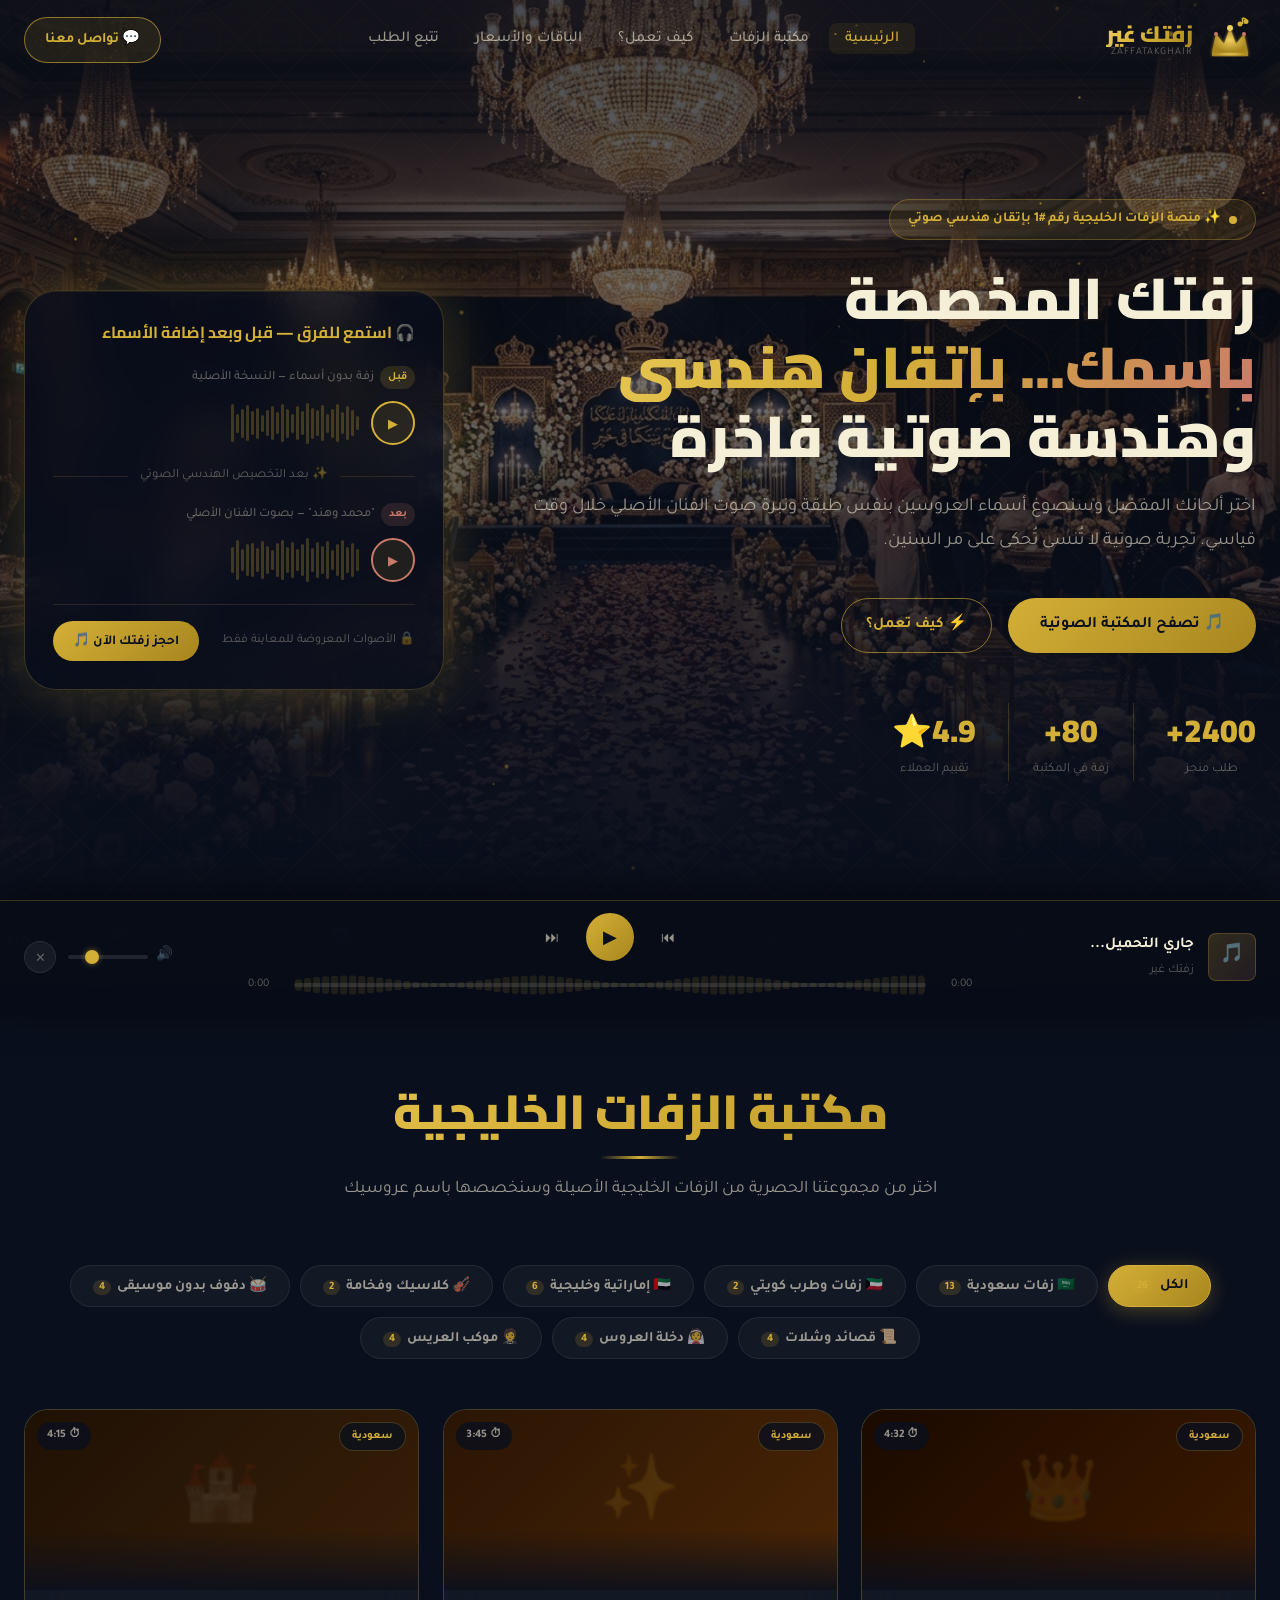
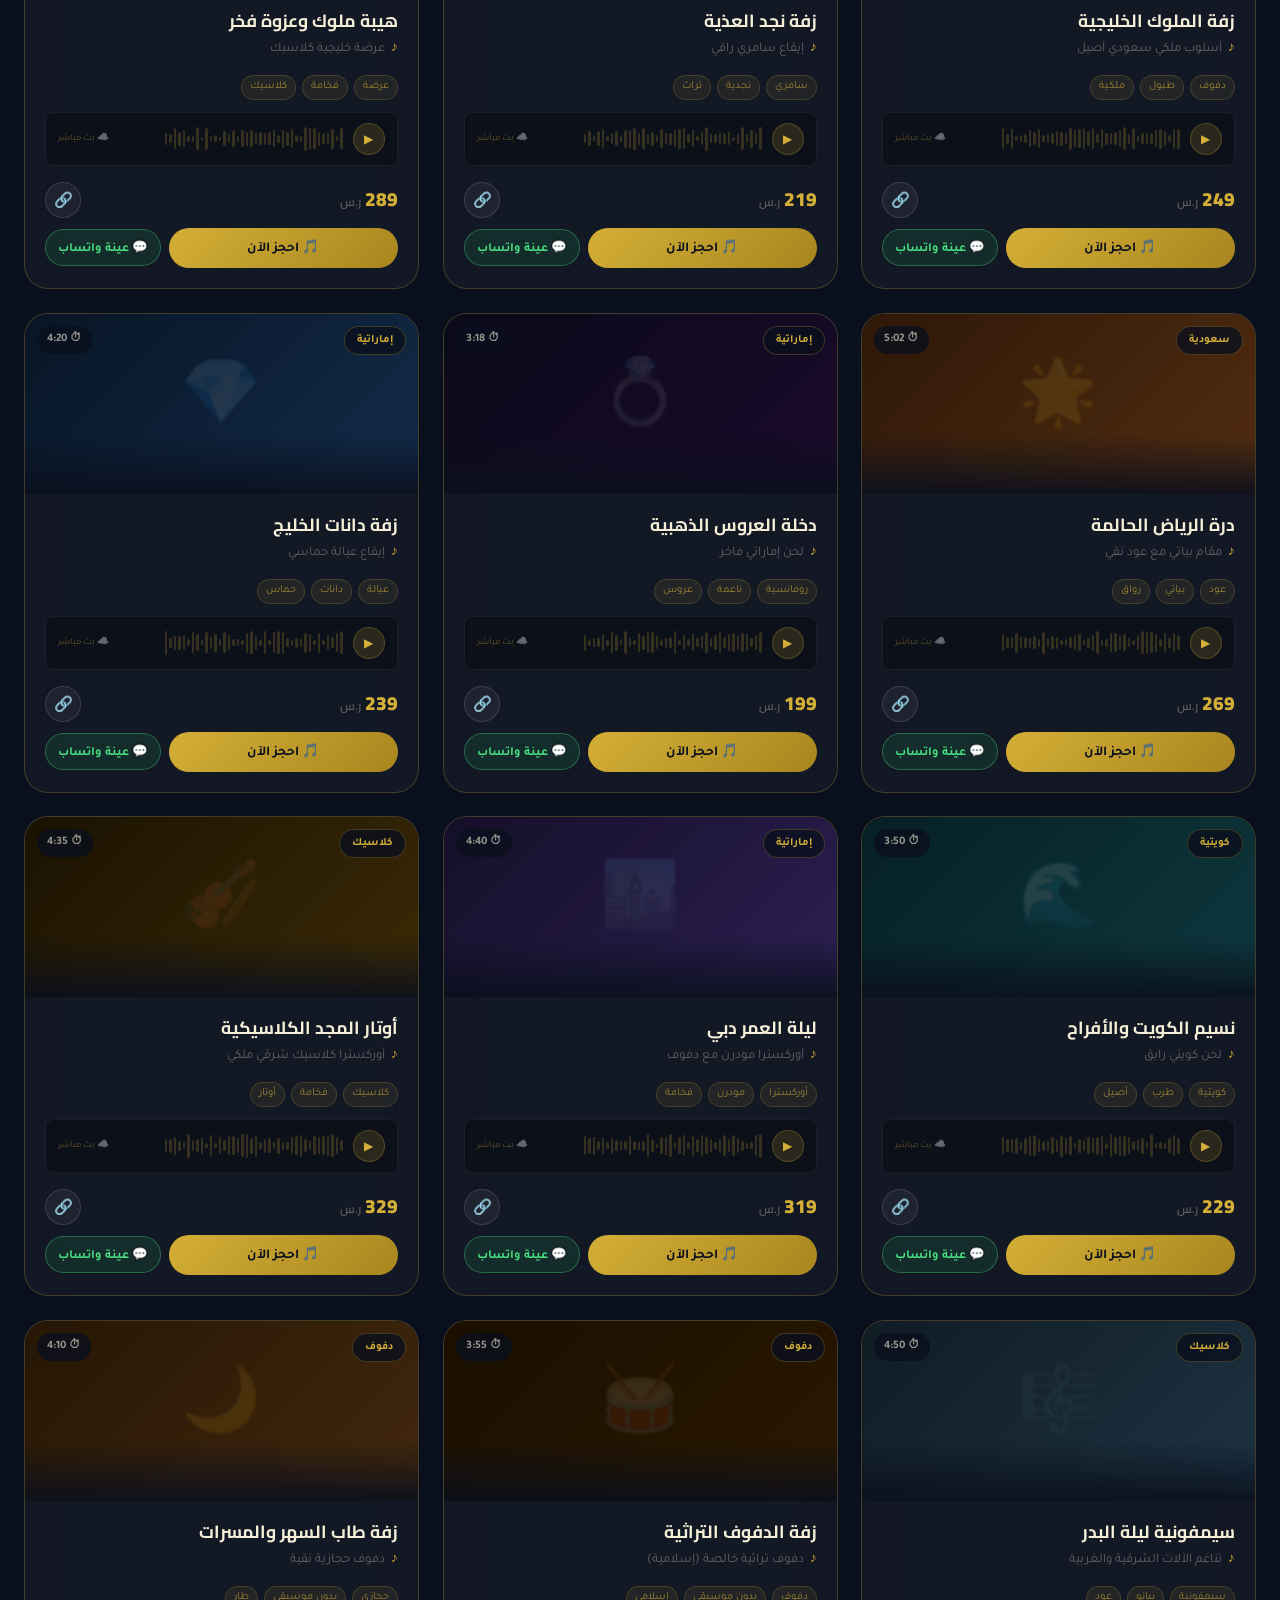
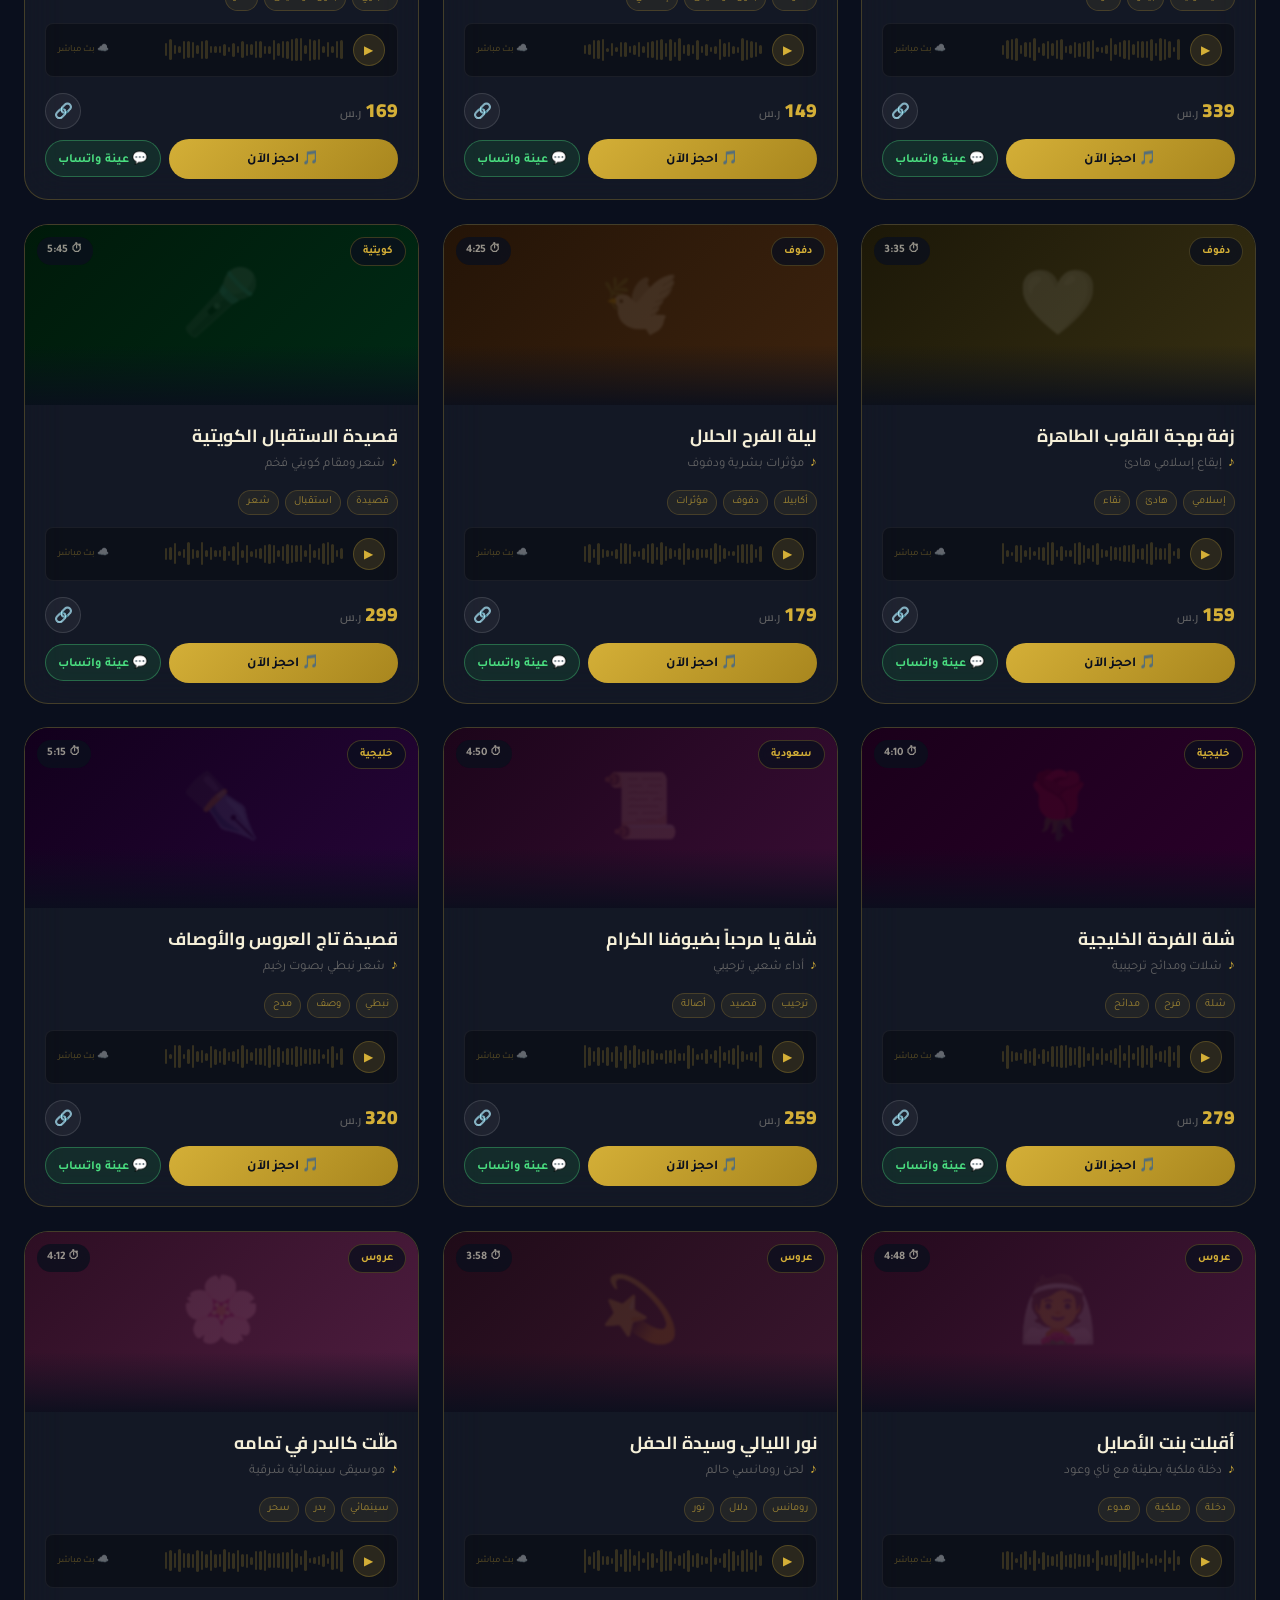
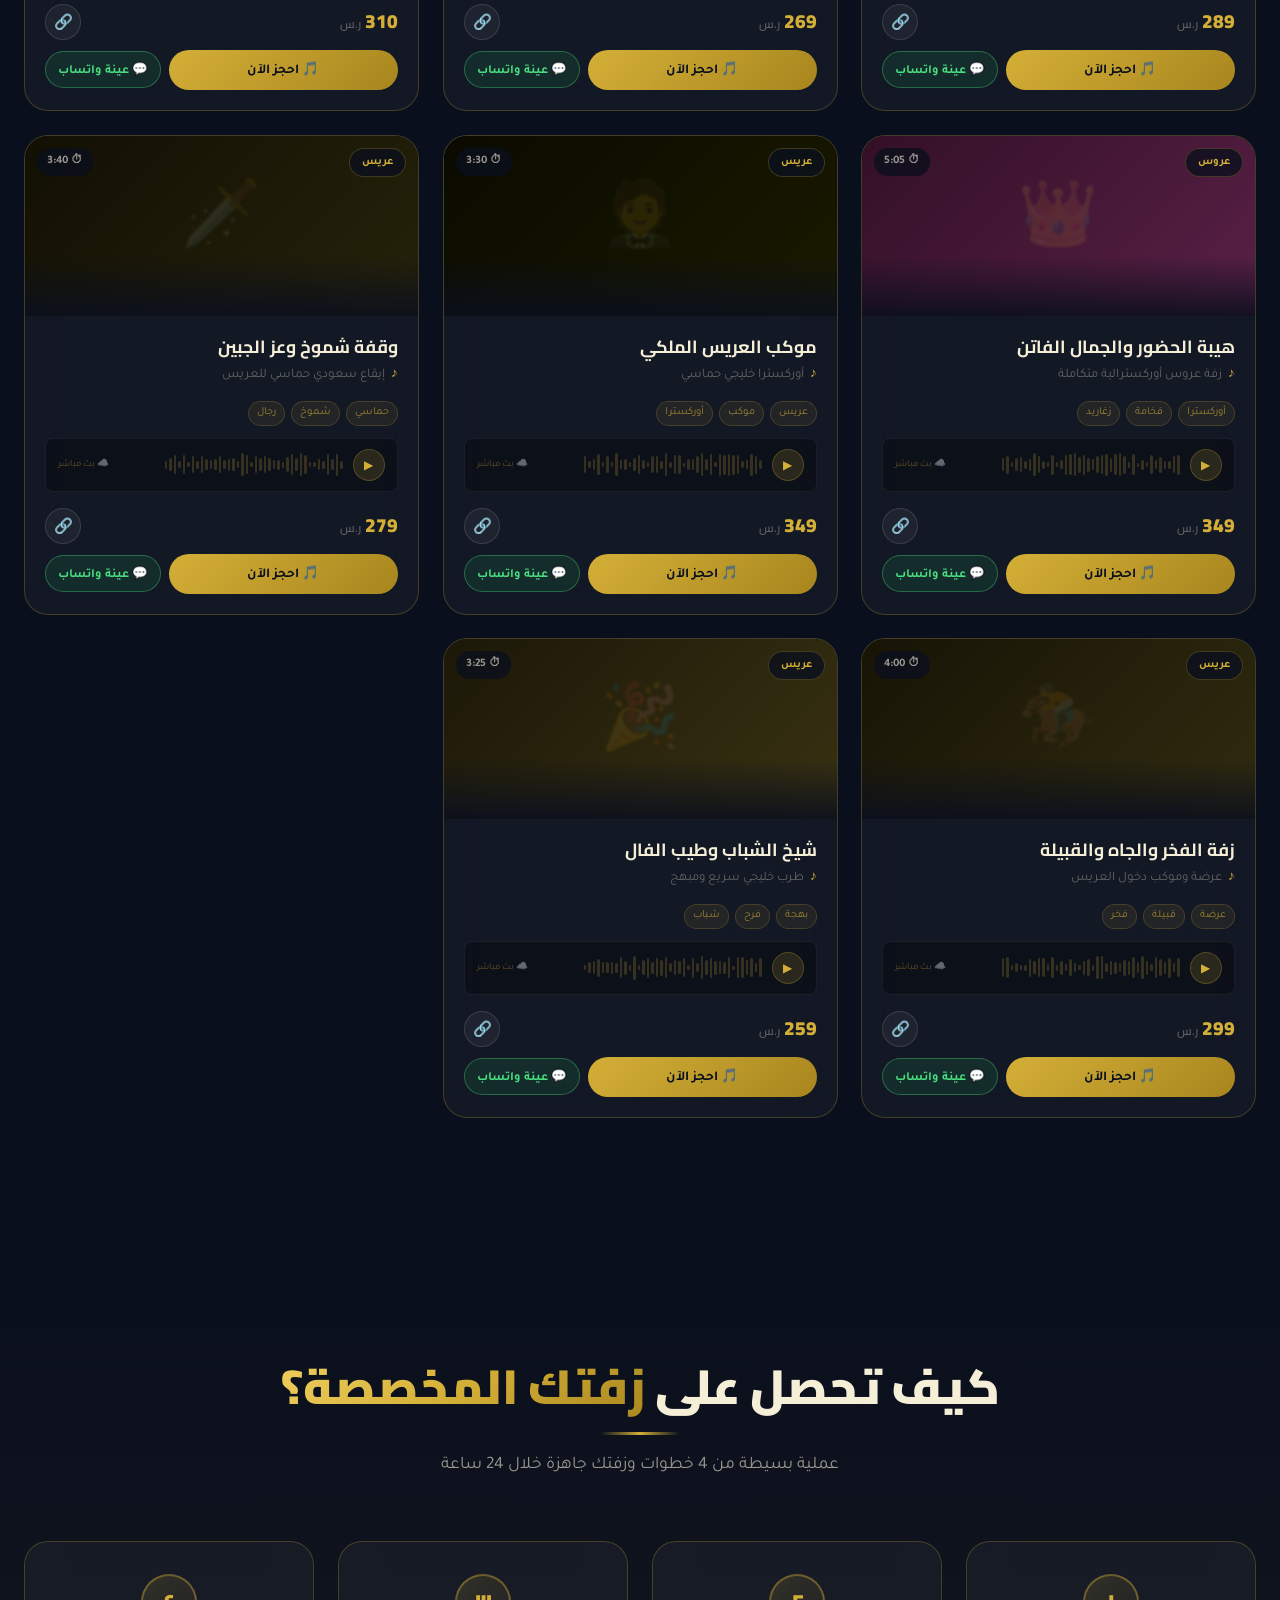
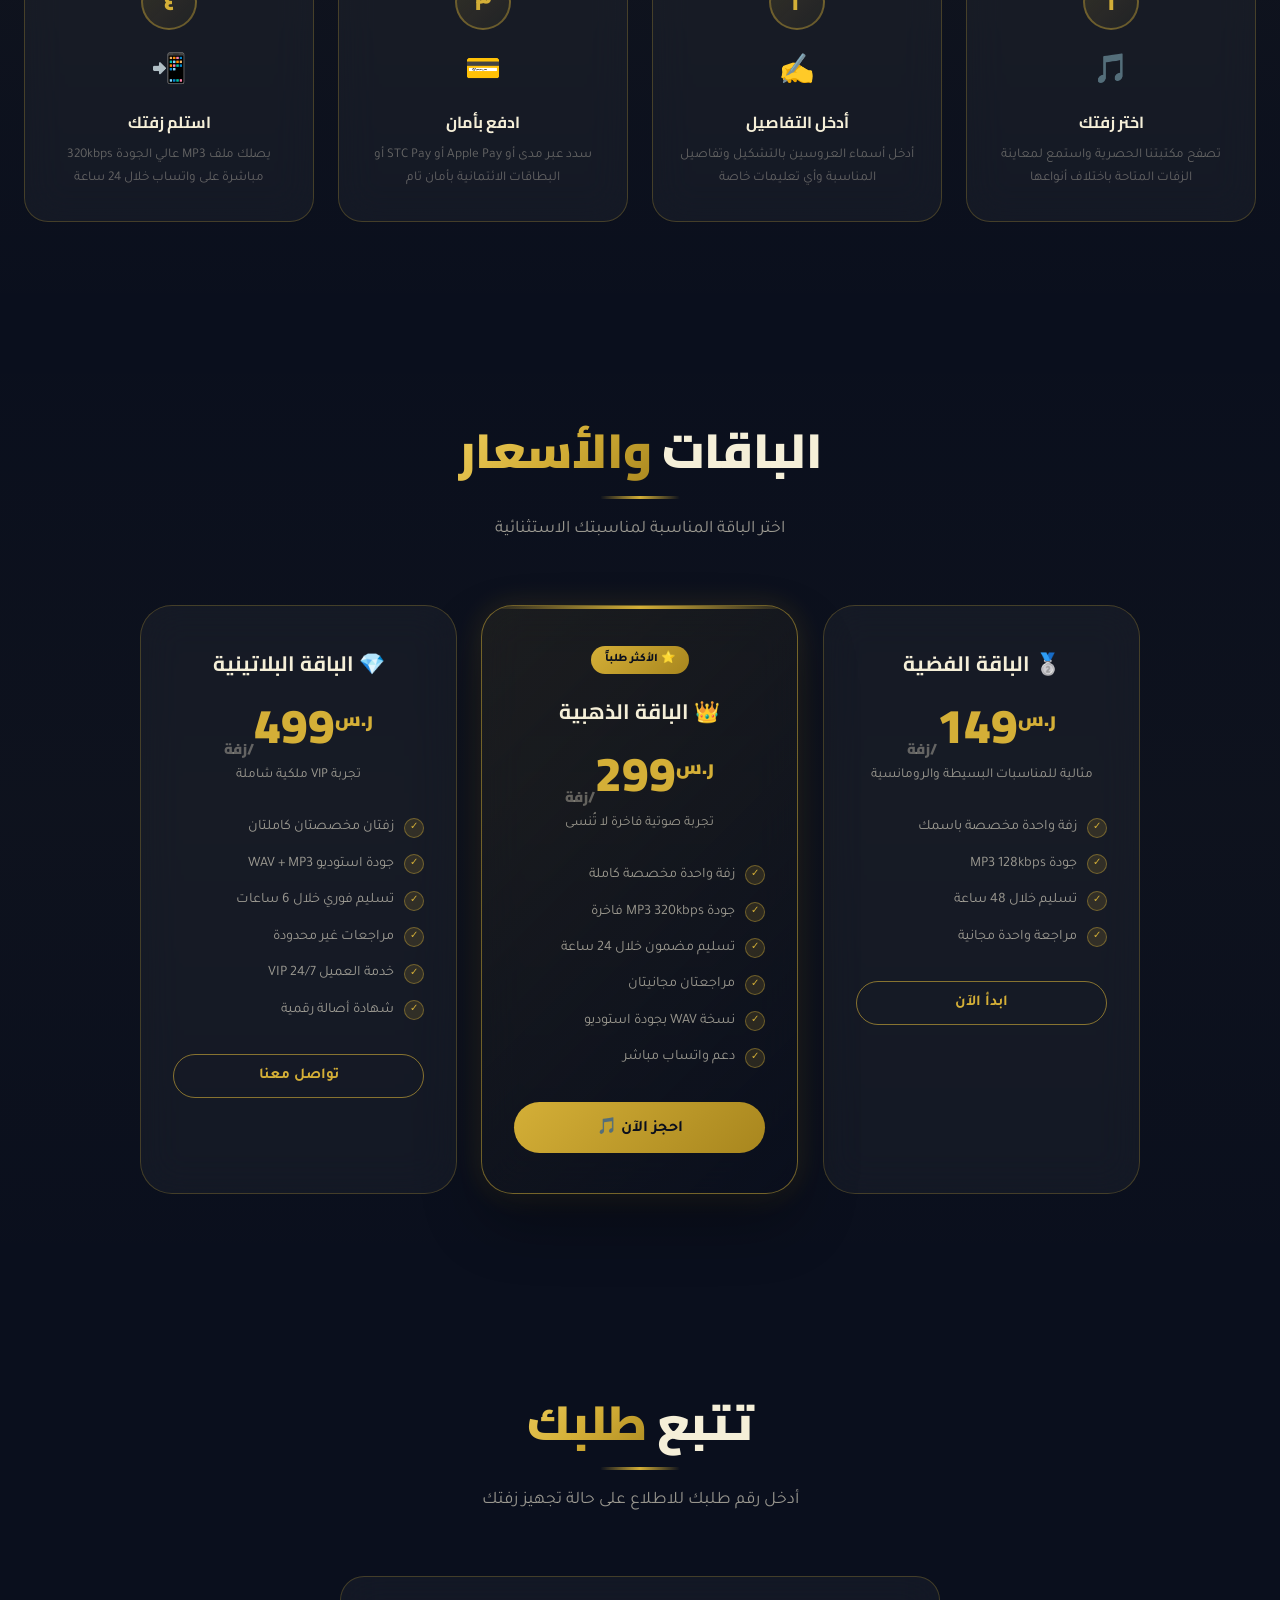
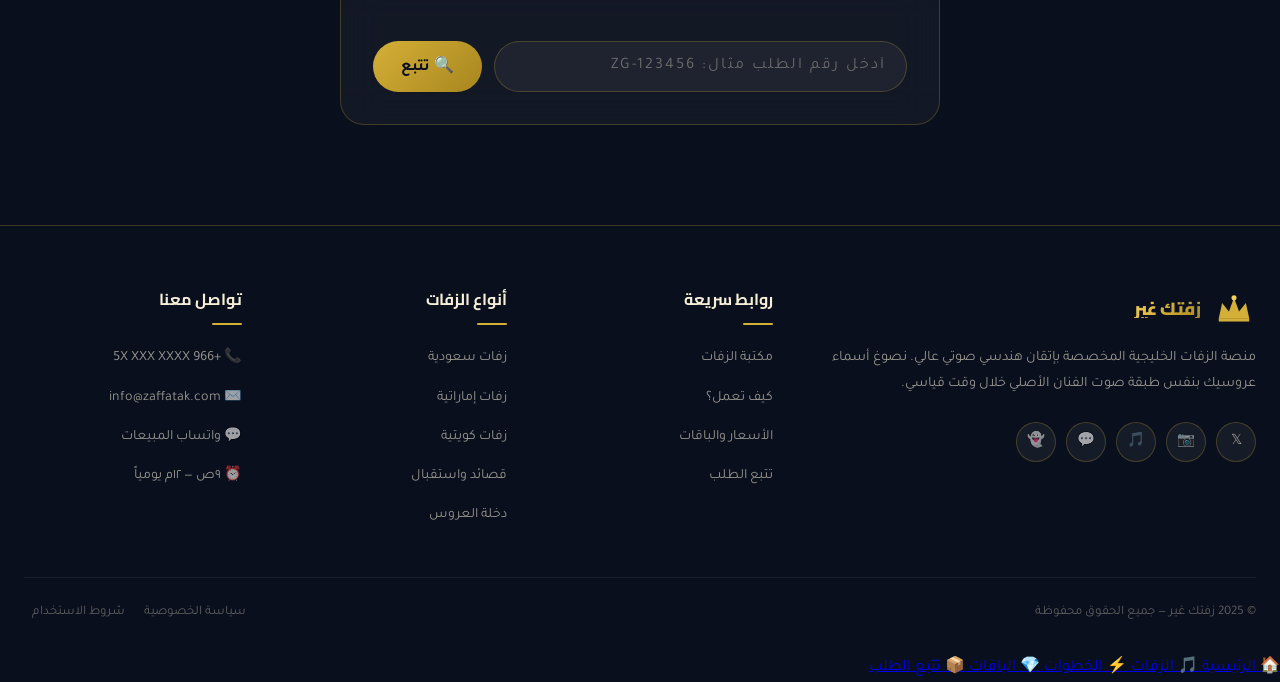
==== commit b9adaa15: "feat: complete engineering and commercial updates - audio library management, admin security overlay" ====
--- a/index.html
+++ b/index.html
@@ -183,11 +183,8 @@
 
       <!-- Actions -->
       <div class="nav-actions">
-        <button class="nav-btn-contact" onclick="showToast('تواصل معنا عبر واتساب: +966 5X XXX XXXX', 'info')" aria-label="تواصل معنا">
+        <a href="https://wa.me/966500000000?text=%D9%85%D8%B1%D8%AD%D8%A8%D8%A7%D9%8B%D8%8C%20%D8%A3%D8%B1%D9%8A%D8%AF%20%D8%A7%D9%84%D8%A7%D8%B3%D8%AA%D9%81%D8%B3%D8%A7%D8%B1%20%D8%B9%D9%86%20%D8%AE%D8%AF%D9%85%D8%A7%D8%AA%20%D8%B2%D9%81%D8%AA%D9%83%20%D8%BA%D9%8A%D8%B1" target="_blank" rel="noopener" class="nav-btn-contact" aria-label="تواصل معنا عبر واتساب" style="text-decoration:none;">
           💬 تواصل معنا
-        </button>
-        <a href="admin.html" class="nav-btn-login" aria-label="دخول المدير">
-          🔐 لوحة المدير
         </a>
         <button class="hamburger" id="hamburger" aria-label="قائمة التنقل" aria-expanded="false">
           <span></span><span></span><span></span>
@@ -703,9 +700,12 @@
         </div>
       </div>
 
-      <div class="modal-footer">
+      <div class="modal-footer" style="display:flex;flex-direction:column;gap:10px;">
         <button class="btn-submit" id="submit-order" aria-label="تأكيد وإتمام الدفع">
           🔐 تأكيد وإتمام الدفع
+        </button>
+        <button type="button" class="btn-ghost" id="modal-wa-sample-btn" style="width:100%;justify-content:center;color:#4ade80;border-color:rgba(74,222,128,0.3);padding:12px;font-size:0.9rem;" onclick="handleModalWhatsAppConsultation()">
+          💬 استشرنا أو اطلب عينة مجانية على الواتساب
         </button>
       </div>
     </div>
@@ -775,6 +775,22 @@
       <button class="player-close-btn" id="player-close" aria-label="إغلاق المشغل">✕</button>
     </div>
   </div>
+</div>
+
+<!-- ══════════════════════════════════════════════════════
+     SOCIAL PROOF LIVE NOTIFICATION WIDGET (إشعارات حية)
+     ══════════════════════════════════════════════════════ -->
+<div class="social-proof-toast" id="social-proof-toast" role="status" aria-live="polite">
+  <div class="sp-icon" aria-hidden="true">👑</div>
+  <div class="sp-content">
+    <div class="sp-header">
+      <span class="sp-live-dot"></span>
+      <span class="sp-tag">حجز مباشر الآن</span>
+      <span class="sp-time" id="sp-time">قبل دقيقة</span>
+    </div>
+    <div class="sp-title" id="sp-title">تم حجز زفة الملوك للعروسين نورة ومحمد ✨</div>
+  </div>
+  <button class="sp-close" onclick="dismissSocialProof()" aria-label="إغلاق الإشعار">✕</button>
 </div>
 
 <!-- ══════════════════════════════════════════════════════
@@ -797,9 +813,9 @@
     <span class="mn-icon">💎</span>
     <span>الباقات</span>
   </a>
-  <a href="admin.html" class="mobile-nav-item">
-    <span class="mn-icon">🔐</span>
-    <span>المدير</span>
+  <a href="#tracking" class="mobile-nav-item">
+    <span class="mn-icon">📦</span>
+    <span>تتبع الطلب</span>
   </a>
 </nav>
 
--- a/css/main.css
+++ b/css/main.css
@@ -855,9 +855,15 @@
 
 .track-footer {
   display: flex;
+  flex-direction: column;
+  gap: 10px;
+  margin-top: 4px;
+}
+
+.track-price-row {
+  display: flex;
   align-items: center;
   justify-content: space-between;
-  gap: 10px;
 }
 
 .track-price {
@@ -873,23 +879,190 @@
   color: var(--text-dim);
 }
 
+.track-actions-row {
+  display: flex;
+  align-items: center;
+  gap: 8px;
+  flex-wrap: wrap;
+}
+
 .track-book-btn {
+  flex: 1;
   font-family: 'Tajawal', sans-serif;
   font-weight: 700;
   font-size: 0.85rem;
   color: #0A0F1D;
   background: linear-gradient(135deg, var(--gold), var(--gold-dark));
   border: none;
-  padding: 10px 20px;
+  padding: 10px 14px;
   border-radius: var(--radius-xl);
   cursor: pointer;
   transition: var(--transition);
   white-space: nowrap;
+  display: inline-flex;
+  align-items: center;
+  justify-content: center;
+  gap: 6px;
+  text-decoration: none;
 }
 
 .track-book-btn:hover {
-  transform: scale(1.04);
+  transform: translateY(-2px);
   box-shadow: 0 6px 20px rgba(212,175,55,0.4);
+}
+
+.track-wa-btn {
+  font-family: 'Tajawal', sans-serif;
+  font-weight: 600;
+  font-size: 0.78rem;
+  color: #4ade80;
+  background: rgba(34, 197, 94, 0.12);
+  border: 1px solid rgba(74, 222, 128, 0.35);
+  padding: 9px 12px;
+  border-radius: var(--radius-xl);
+  cursor: pointer;
+  transition: var(--transition);
+  display: inline-flex;
+  align-items: center;
+  justify-content: center;
+  gap: 4px;
+  text-decoration: none;
+  white-space: nowrap;
+}
+
+.track-wa-btn:hover {
+  background: rgba(34, 197, 94, 0.22);
+  border-color: #4ade80;
+  transform: translateY(-2px);
+}
+
+.track-share-btn {
+  width: 36px;
+  height: 36px;
+  border-radius: 50%;
+  background: rgba(255, 255, 255, 0.05);
+  border: 1px solid rgba(255, 255, 255, 0.12);
+  color: var(--gold);
+  display: inline-flex;
+  align-items: center;
+  justify-content: center;
+  cursor: pointer;
+  transition: var(--transition);
+  flex-shrink: 0;
+  font-size: 0.95rem;
+}
+
+.track-share-btn:hover {
+  background: rgba(212, 175, 55, 0.18);
+  border-color: var(--gold);
+  transform: scale(1.08);
+}
+
+/* ── Social Proof Notification Widget ── */
+.social-proof-toast {
+  position: fixed;
+  bottom: 85px;
+  right: 24px;
+  z-index: 998;
+  display: flex;
+  align-items: center;
+  gap: 12px;
+  background: rgba(13, 18, 37, 0.96);
+  backdrop-filter: blur(20px);
+  border: 1px solid rgba(212, 175, 55, 0.35);
+  border-radius: var(--radius-lg);
+  padding: 13px 16px;
+  box-shadow: 0 10px 35px rgba(0, 0, 0, 0.65), 0 0 20px rgba(212, 175, 55, 0.15);
+  max-width: 380px;
+  transform: translateY(120%);
+  opacity: 0;
+  visibility: hidden;
+  transition: all 0.5s cubic-bezier(0.4, 0, 0.2, 1);
+  pointer-events: auto;
+}
+
+.social-proof-toast.visible {
+  transform: translateY(0);
+  opacity: 1;
+  visibility: visible;
+}
+
+.sp-icon {
+  width: 40px;
+  height: 40px;
+  border-radius: 50%;
+  background: linear-gradient(135deg, rgba(212, 175, 55, 0.25), rgba(201, 121, 106, 0.15));
+  border: 1px solid var(--border-gold);
+  display: flex;
+  align-items: center;
+  justify-content: center;
+  font-size: 1.25rem;
+  flex-shrink: 0;
+}
+
+.sp-content {
+  flex: 1;
+  min-width: 0;
+}
+
+.sp-header {
+  display: flex;
+  align-items: center;
+  gap: 8px;
+  margin-bottom: 3px;
+}
+
+.sp-live-dot {
+  width: 7px;
+  height: 7px;
+  background: #22c55e;
+  border-radius: 50%;
+  display: inline-block;
+  box-shadow: 0 0 8px #22c55e;
+  animation: livePulse 1.8s infinite;
+}
+
+.sp-tag {
+  font-size: 0.68rem;
+  font-weight: 700;
+  color: var(--gold);
+}
+
+.sp-time {
+  font-size: 0.65rem;
+  color: var(--text-dim);
+  margin-right: auto;
+}
+
+.sp-title {
+  font-size: 0.82rem;
+  color: var(--text-primary);
+  font-weight: 600;
+  line-height: 1.35;
+}
+
+.sp-close {
+  background: none;
+  border: none;
+  color: var(--text-dim);
+  font-size: 0.9rem;
+  cursor: pointer;
+  padding: 4px;
+  line-height: 1;
+  transition: var(--transition);
+}
+
+.sp-close:hover {
+  color: var(--text-primary);
+}
+
+@media (max-width: 768px) {
+  .social-proof-toast {
+    right: 14px;
+    left: 14px;
+    bottom: 74px;
+    max-width: none;
+  }
 }
 
 /* ━━━━━━━━━━━━━━━━━━━━━━━━━━━━━━━━━━━━━━━━━━━━━━━━━━━━━━━━━━
